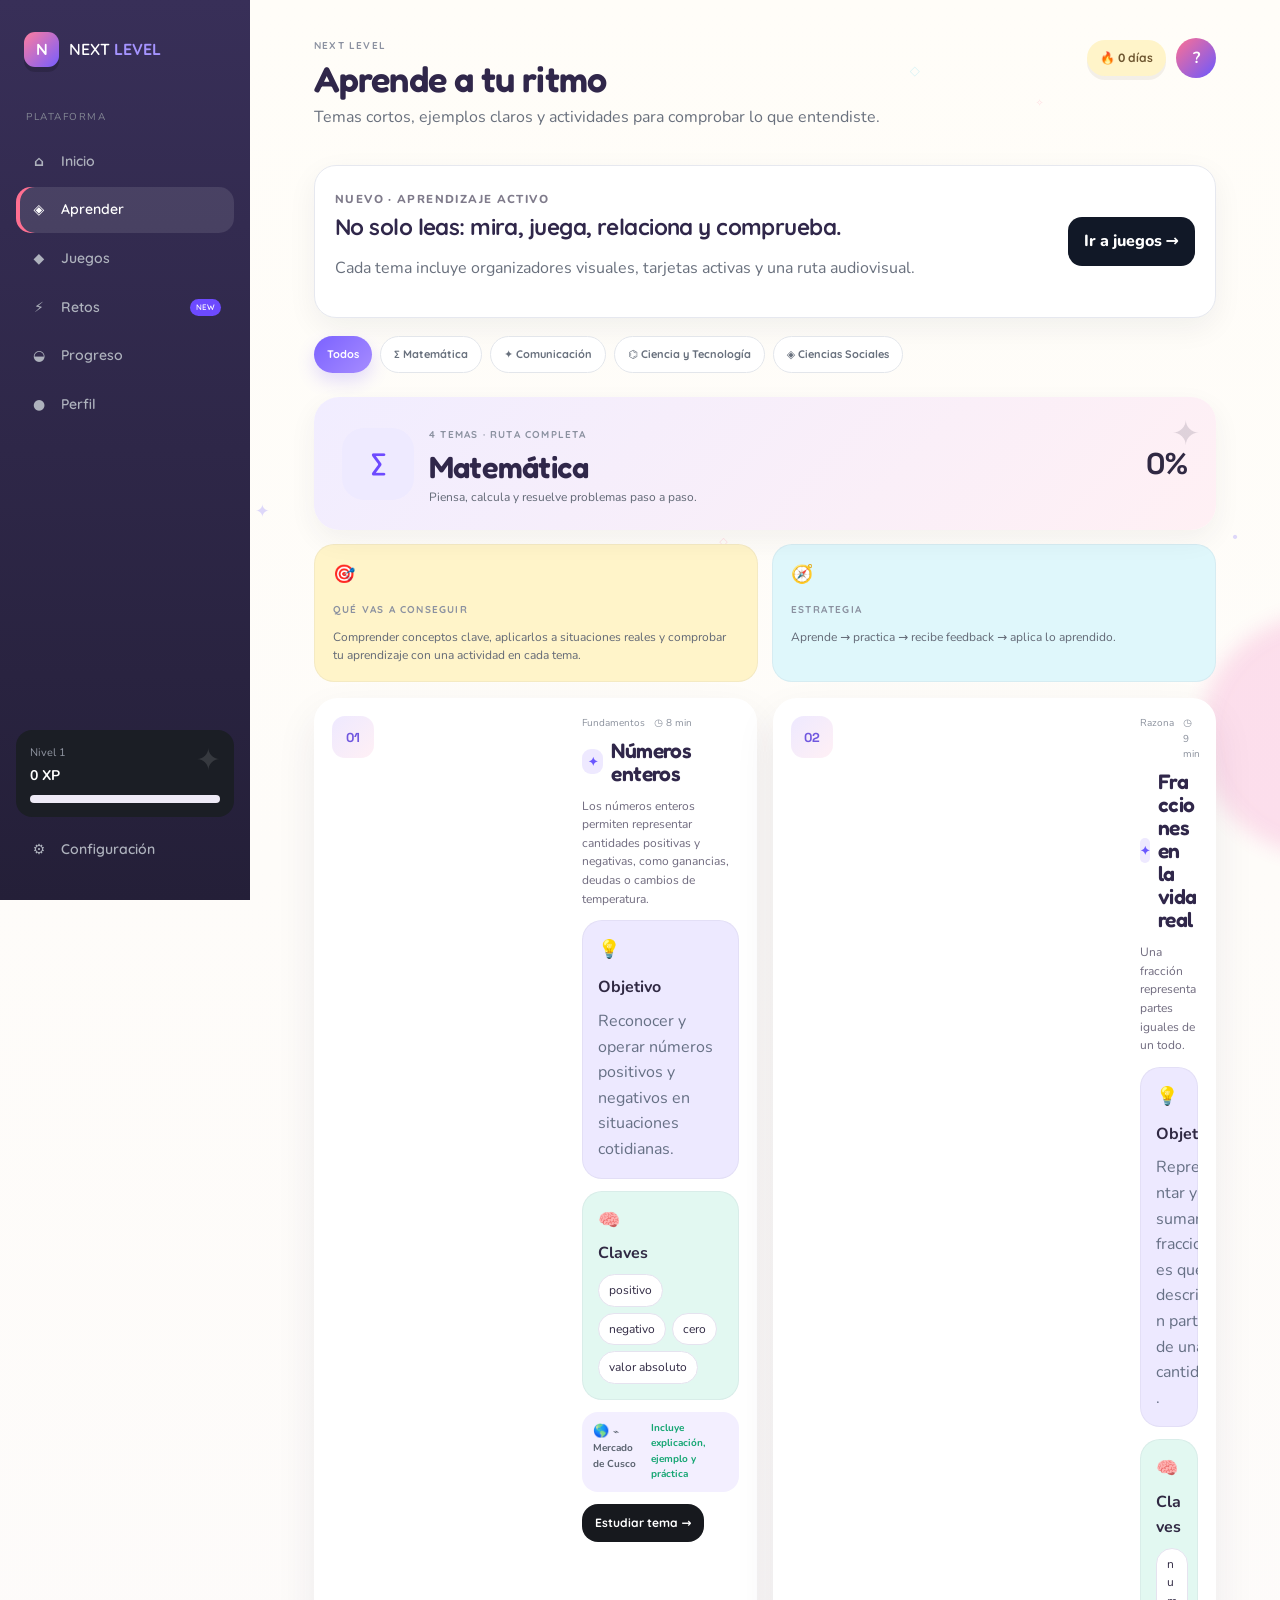
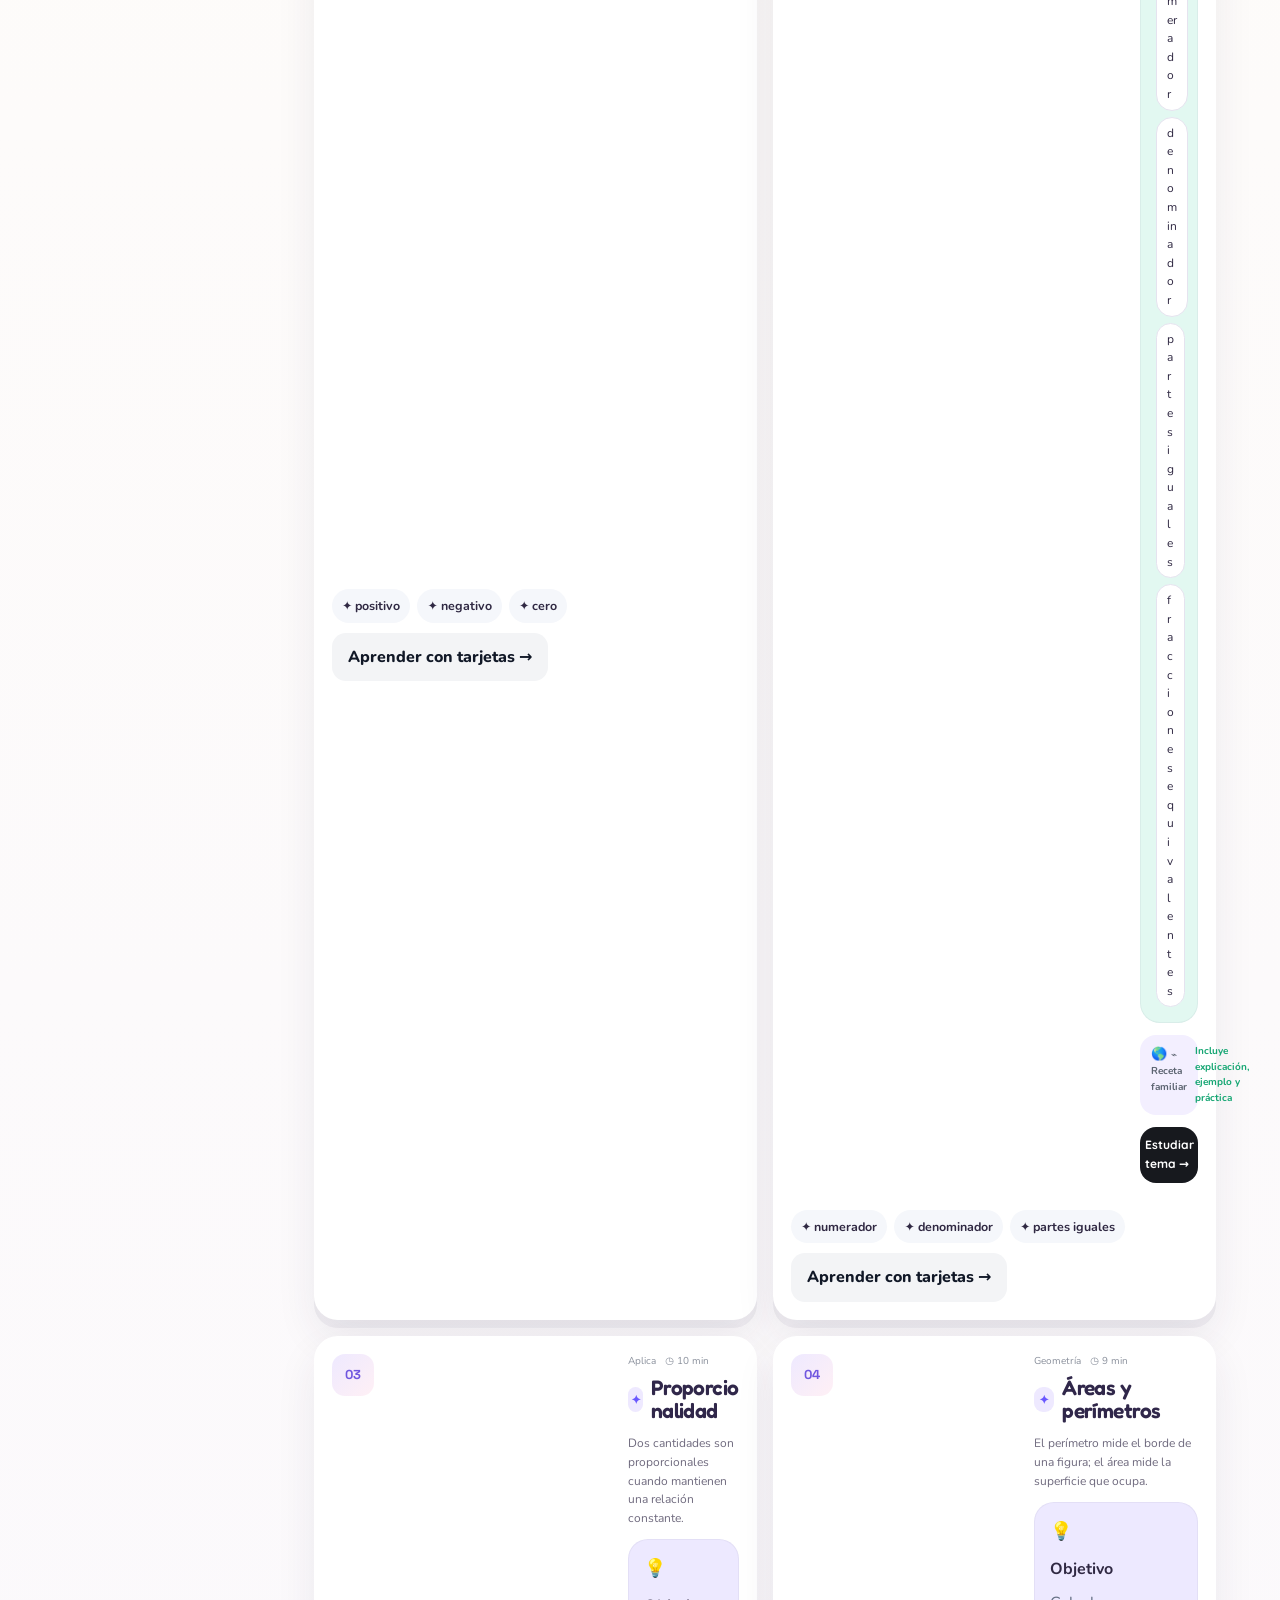
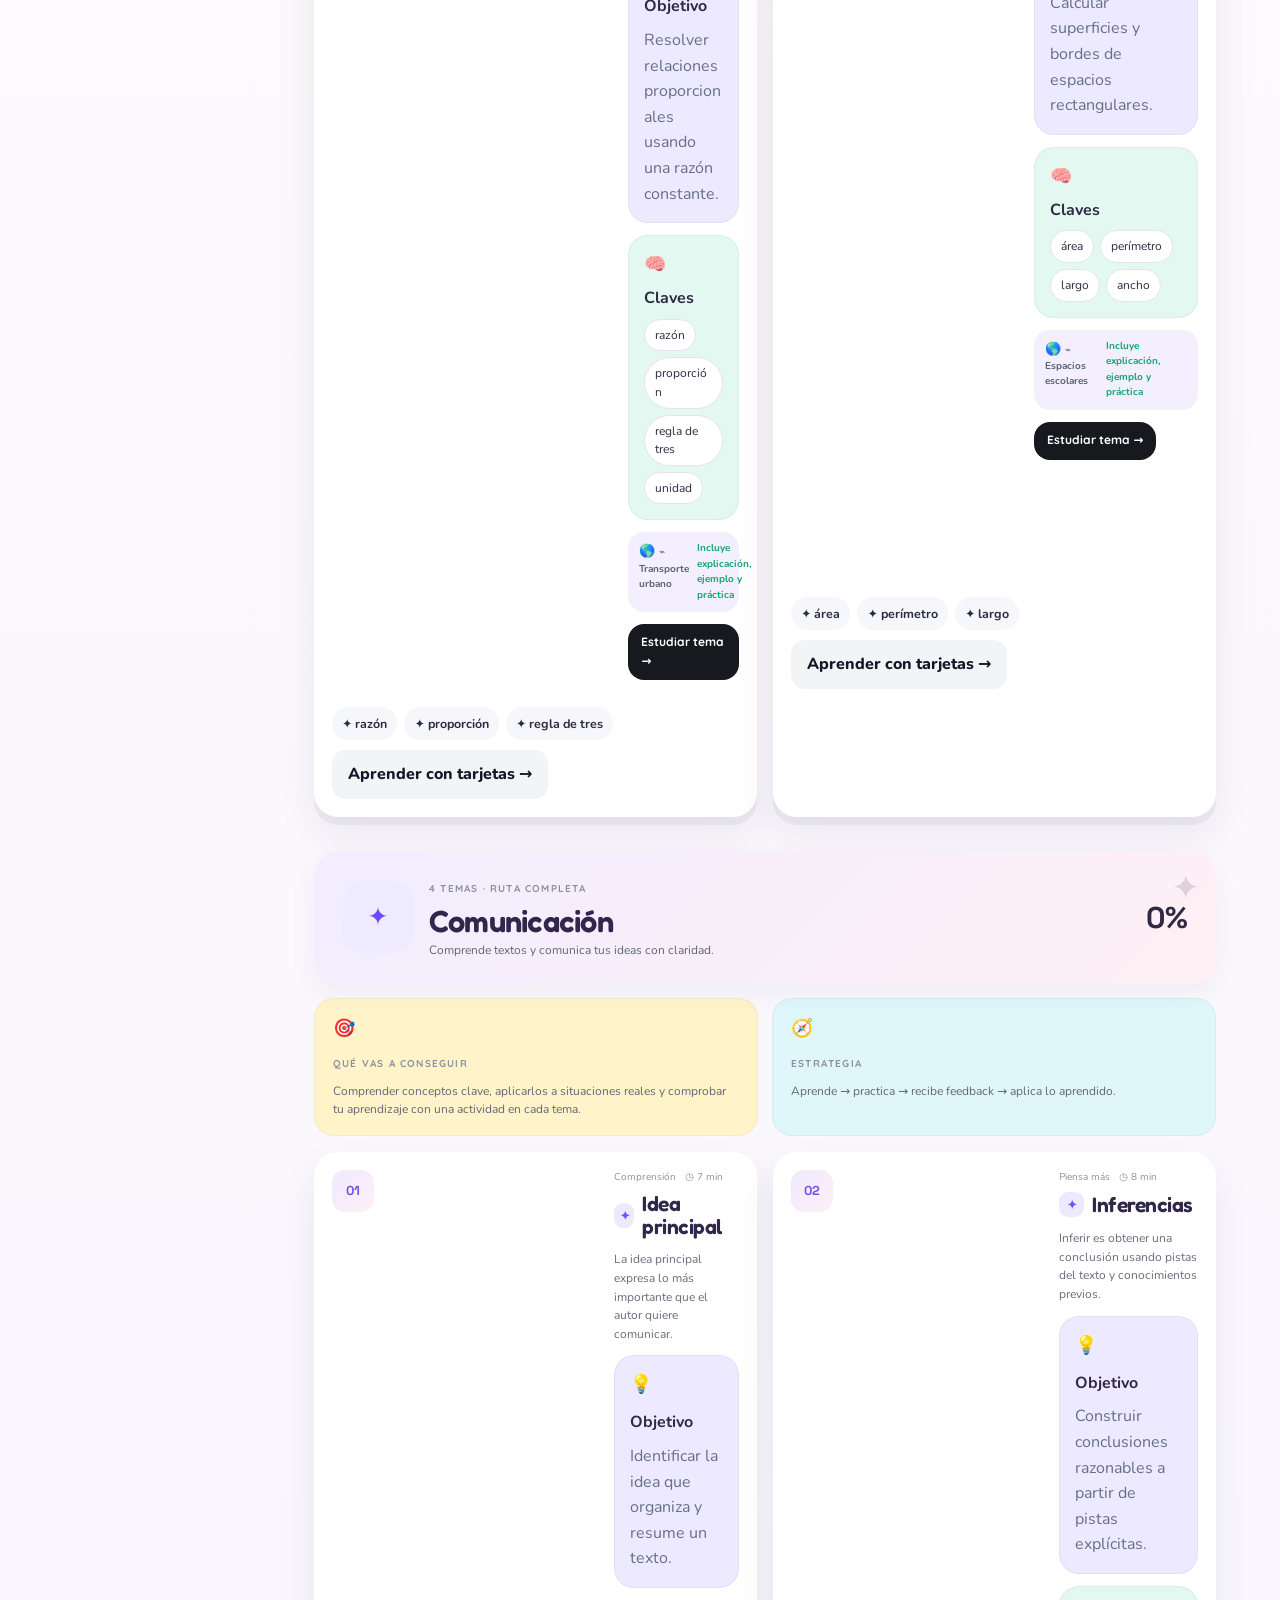
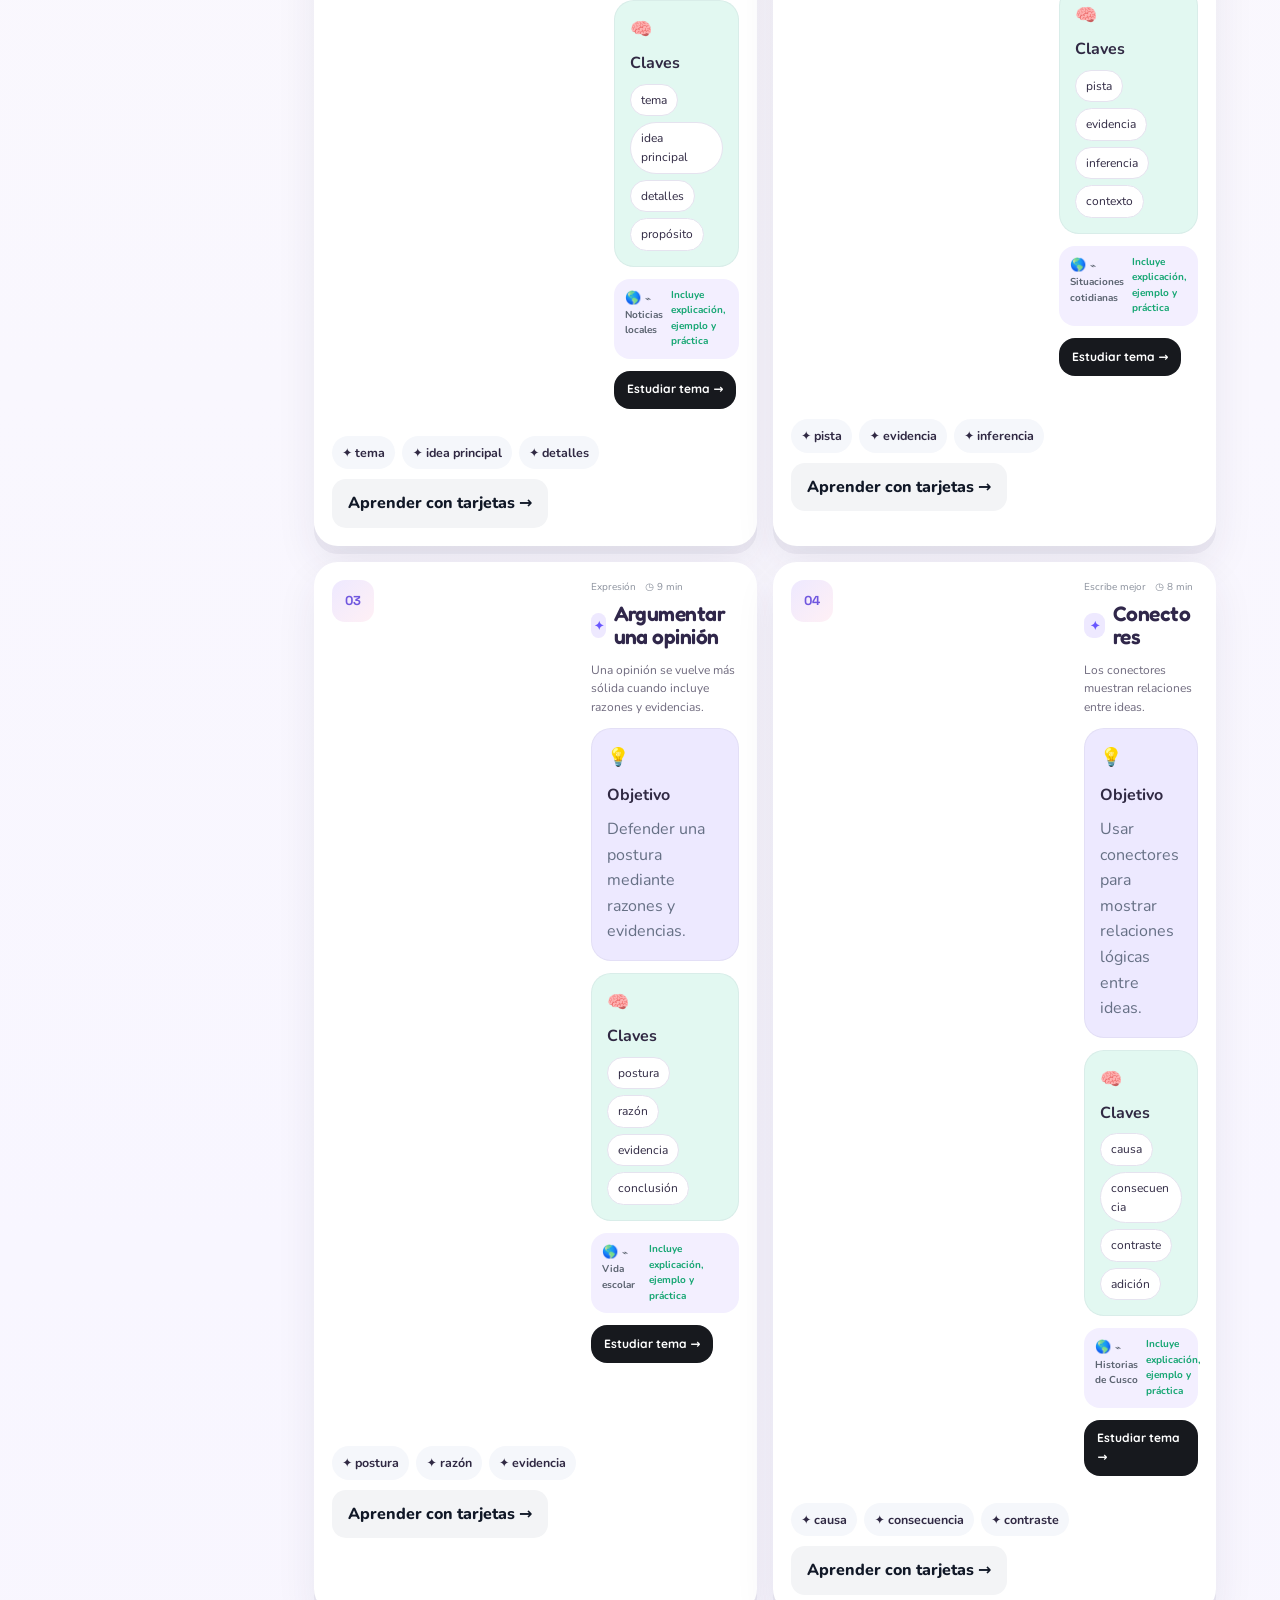
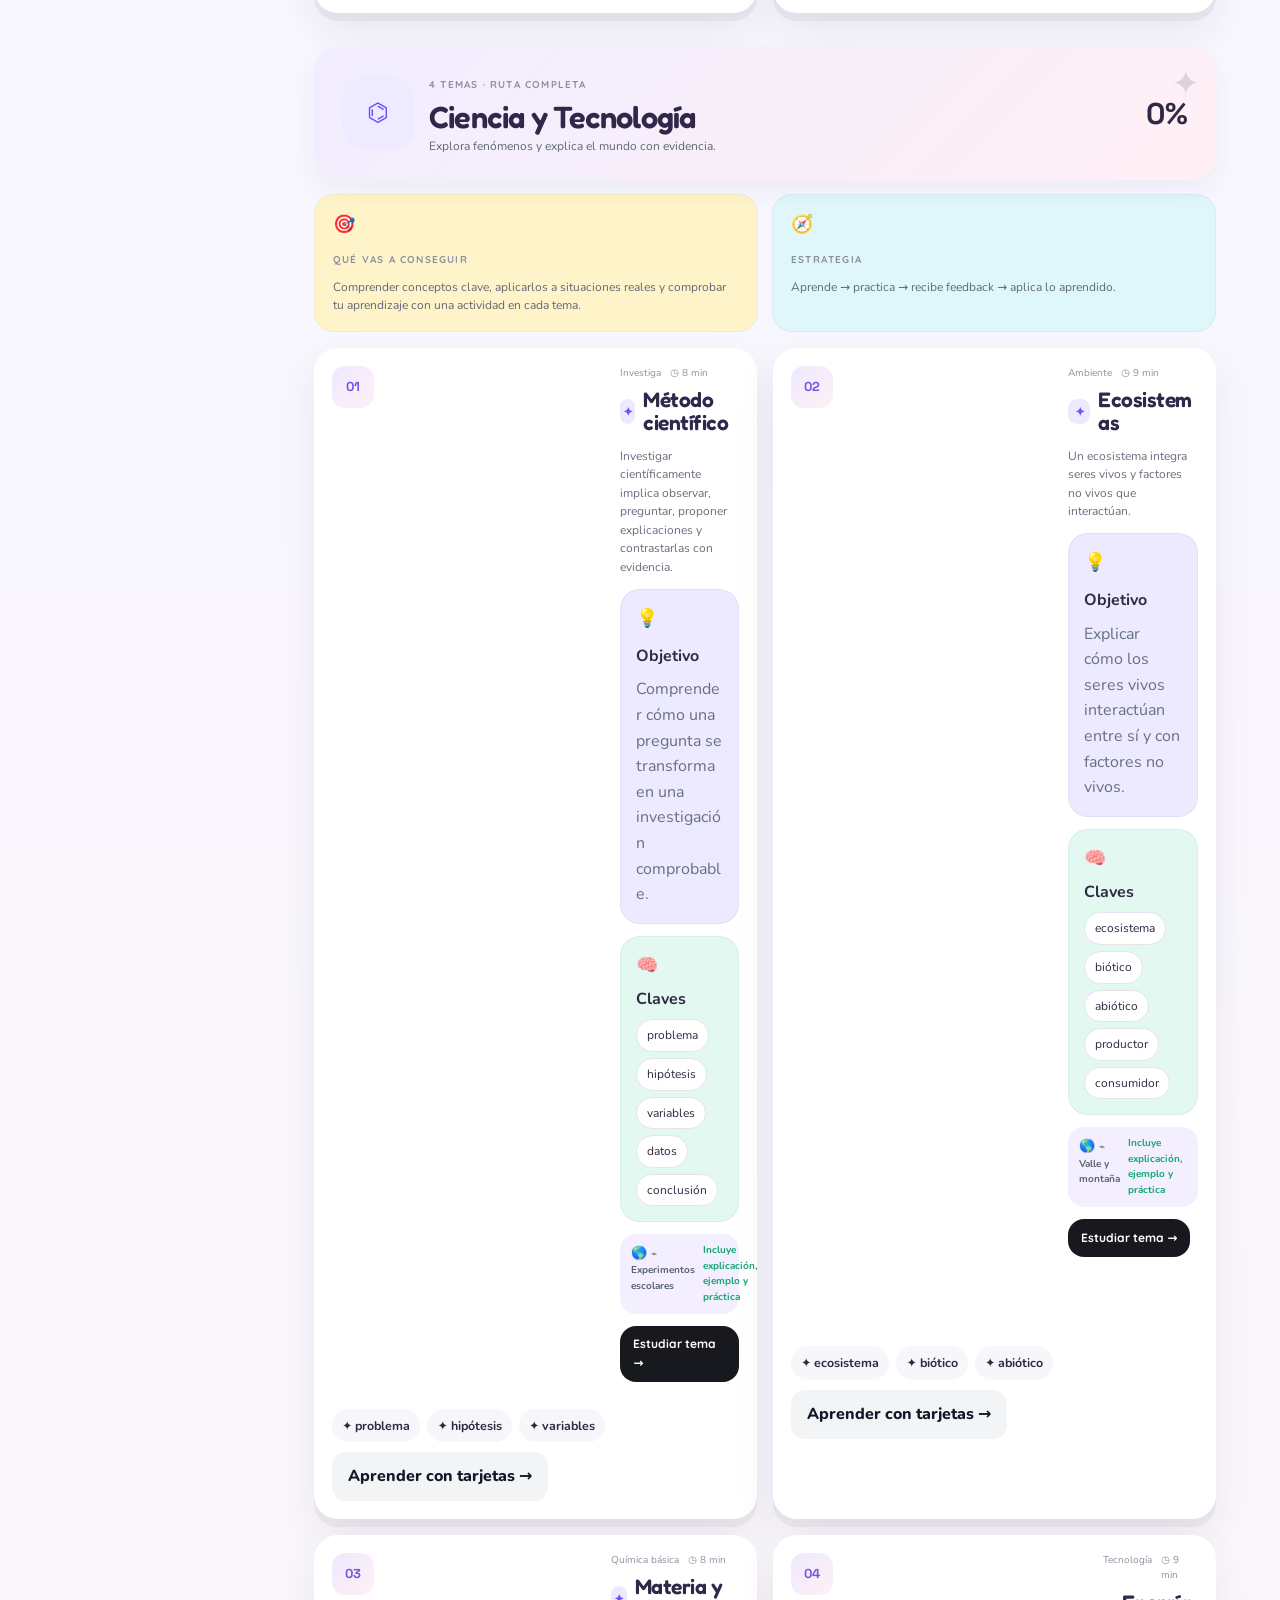
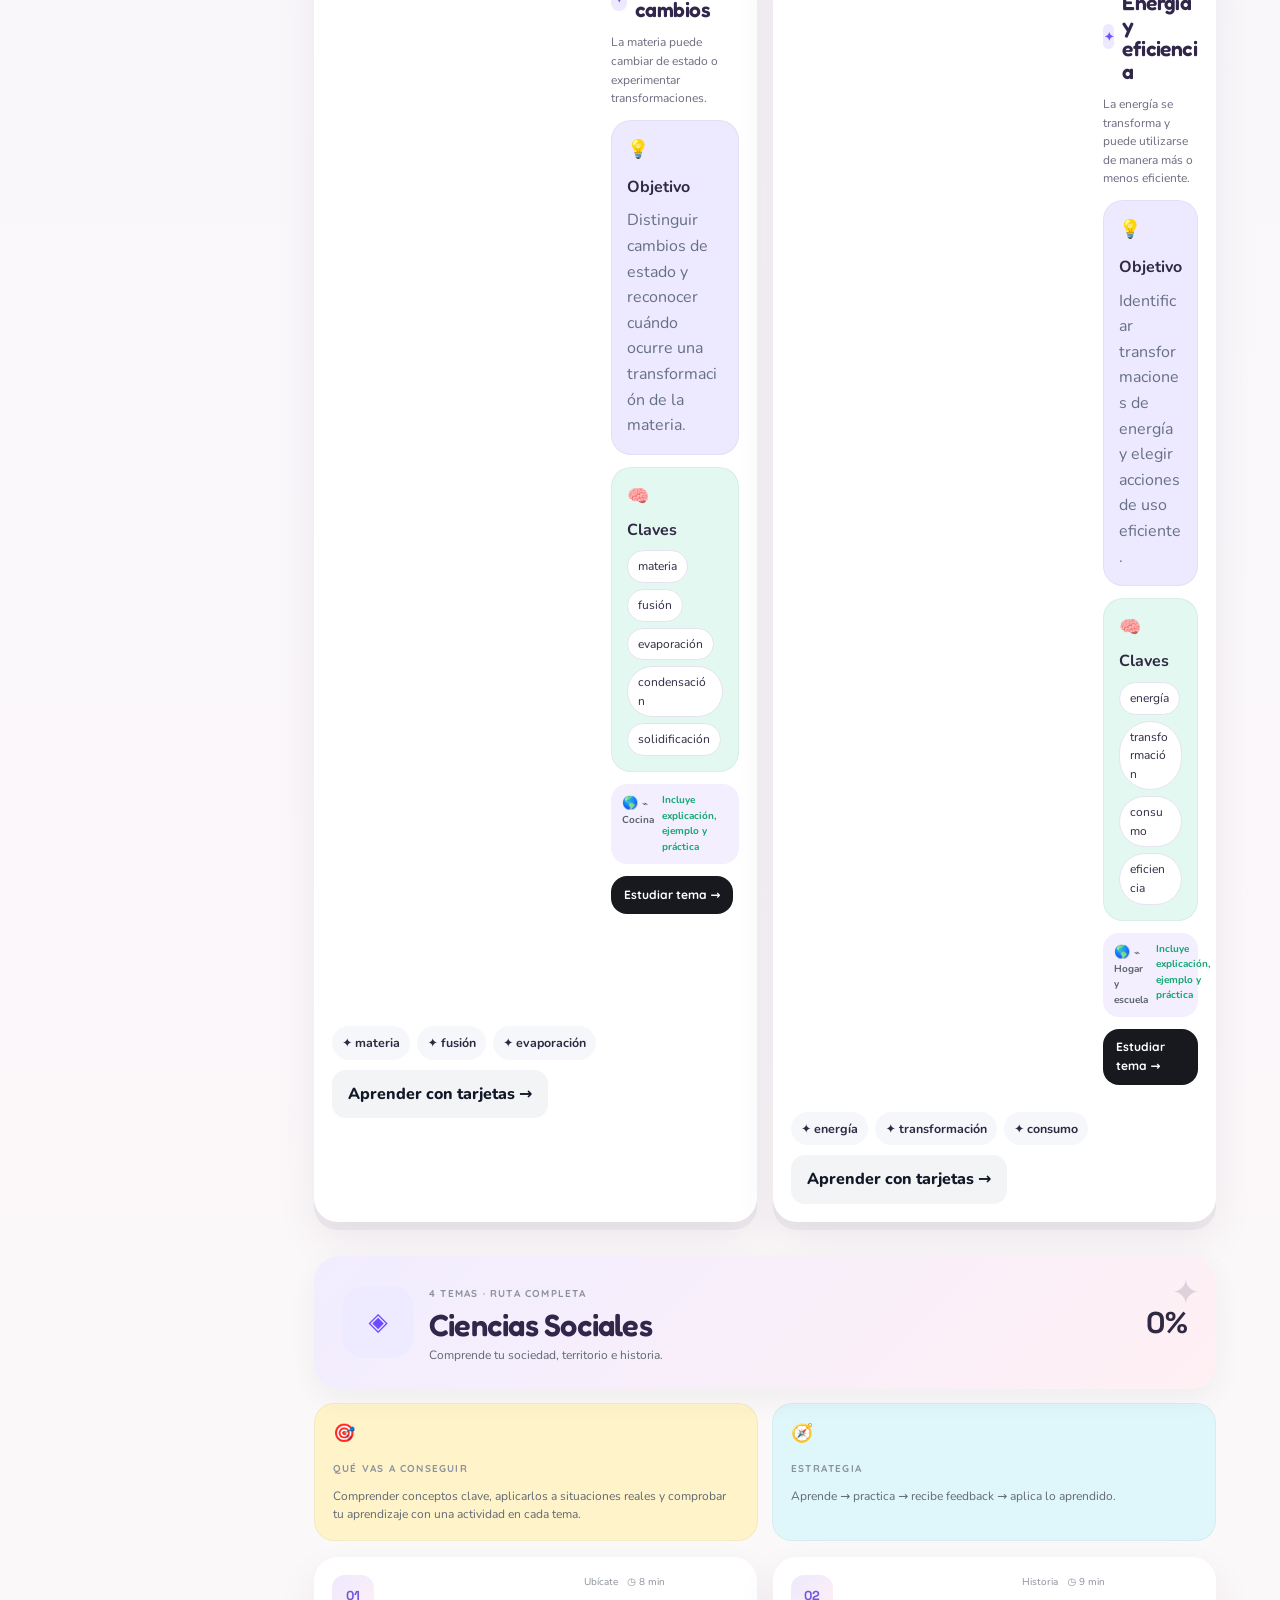
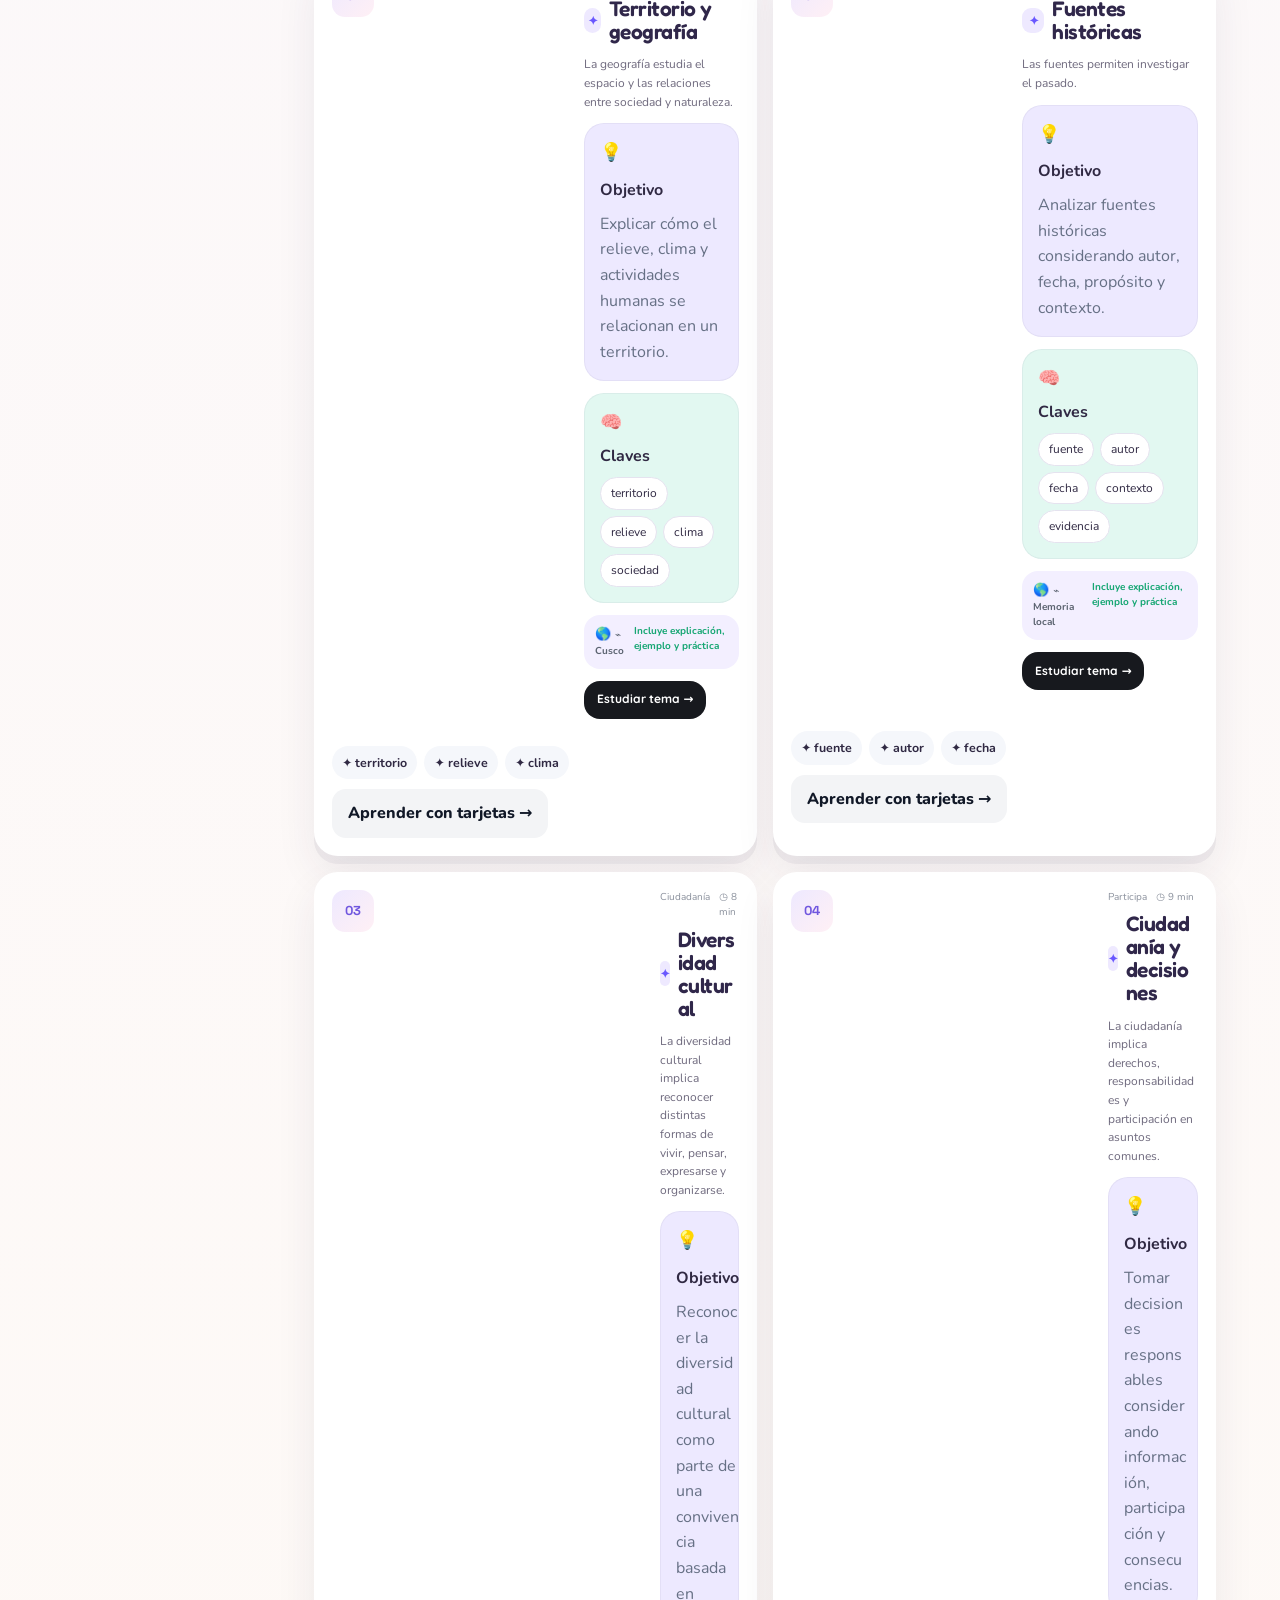
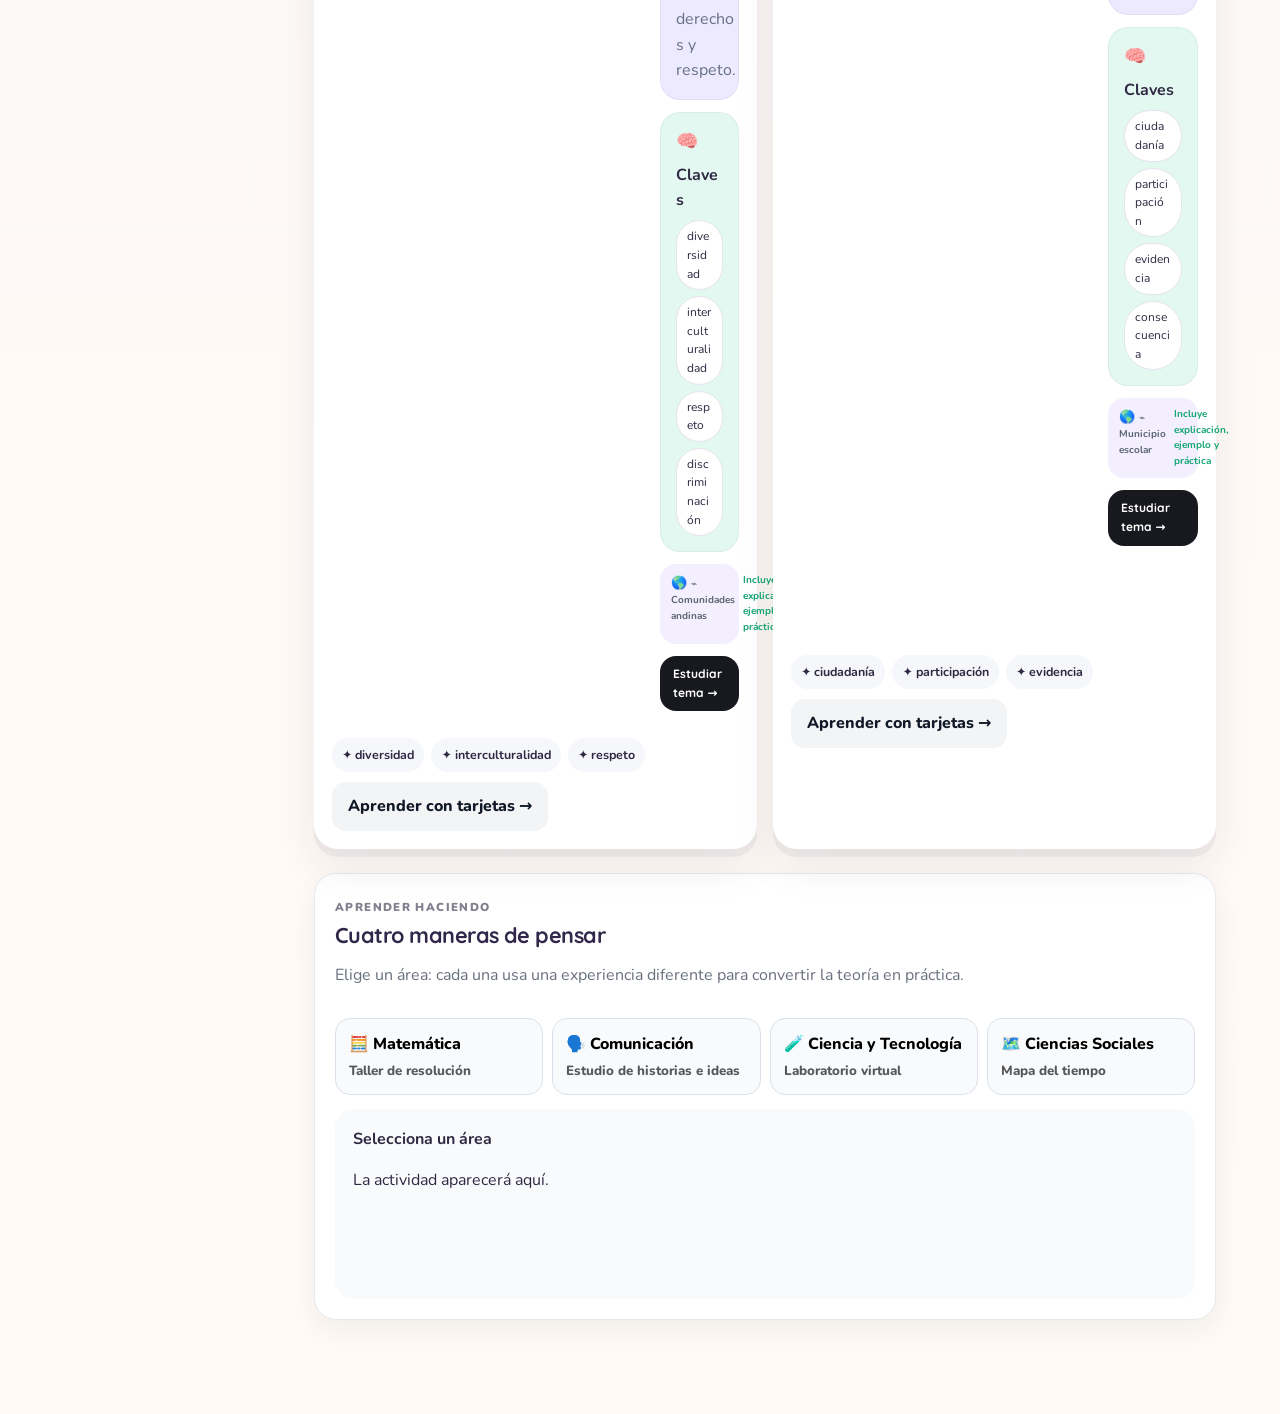
==== pages/aprender.html @ 12c9bf2d "style: apply final learning UI layout" ====
<!doctype html><html lang="es"><head><meta charset="utf-8"><meta name="viewport" content="width=device-width, initial-scale=1"><meta name="description" content="NEXT LEVEL — aprende, juega y supera retos."><title>NEXT LEVEL · Aprende</title><link rel="stylesheet" href="../css/style.css"><link rel="stylesheet" href="../css/components.css"><link rel="stylesheet" href="../css/responsive.css"><link rel="stylesheet" href="../css/friendly.css"><link rel="stylesheet" href="../css/enhance.css"><link rel="stylesheet" href="../css/final-ui-fix.css"></head><body data-page="aprender"><div id="app"></div><script src="../data/cursos.js"></script><script src="../data/preguntas.js"></script><script src="../data/retos.js"></script><script src="../data/insignias.js"></script><script src="../js/storage.js"></script><script src="../js/app.js"></script><script src="../js/enhance.js"></script><script src="../js/quality.js"></script><script src="../js/interactive.js"></script><script src="../js/active-learning.js"></script></body></html>
---- css/style.css ----
@import url('https://fonts.googleapis.com/css2?family=DM+Sans:wght@400;500;600;700&family=Space+Grotesk:wght@500;600;700&display=swap');
:root{--bg:#f5f6f8;--surface:#fff;--ink:#101318;--muted:#69707d;--line:#e3e6eb;--primary:#6d4aff;--primary2:#8a72ff;--green:#16a673;--red:#e74b55;--orange:#e58b2a;--blue:#3978e8;--violet:#7756ef;--shadow:0 18px 45px rgba(16,19,24,.08);--radius:20px}*{box-sizing:border-box}html{scroll-behavior:smooth}body{margin:0;background:var(--bg);color:var(--ink);font-family:'DM Sans',system-ui,sans-serif}button,input,select{font:inherit}button{cursor:pointer}a{color:inherit;text-decoration:none}.shell{display:flex;min-height:100vh}.sidebar{width:250px;position:fixed;inset:0 auto 0 0;background:#111318;color:#fff;padding:24px 16px;display:flex;flex-direction:column;z-index:30}.brand{display:flex;align-items:center;gap:10px;font-family:'Space Grotesk';font-weight:600;font-size:16px;padding:8px}.brand b{color:#a594ff}.brand-mark{display:grid;place-items:center;width:35px;height:35px;border-radius:11px;background:var(--primary);font-weight:700}.nav-label{font-size:10px;letter-spacing:.15em;color:#858995;margin:35px 10px 10px}.nav-item{display:flex;align-items:center;gap:12px;color:#aeb2bd;padding:12px 13px;border-radius:12px;margin:3px 0;font-size:14px;font-weight:600;transition:.2s}.nav-item span{width:20px;text-align:center}.nav-item:hover,.nav-item.active{background:#22252d;color:#fff}.nav-item.active{box-shadow:inset 3px 0 var(--primary)}.nav-item em{margin-left:auto;background:#6d4aff;color:white;border-radius:20px;padding:2px 6px;font-style:normal;font-size:8px}.sidebar-bottom{margin-top:auto}.mini-level{background:#1b1e25;padding:14px;border-radius:16px;margin-bottom:10px}.mini-level span,.mini-level strong{display:block}.mini-level span{font-size:11px;color:#9297a3}.mini-level strong{font-size:14px;margin:4px 0 9px}.main{margin-left:250px;width:calc(100% - 250px);padding:38px 5vw 70px;max-width:1600px}.topbar{display:flex;justify-content:space-between;align-items:flex-start;margin-bottom:35px}.topbar h1{font:700 36px/1.1 'Space Grotesk';margin:5px 0 7px}.topbar p{margin:0;color:var(--muted)}.eyebrow{font-size:10px;font-weight:700;letter-spacing:.14em;color:#8b91a0}.top-actions{display:flex;align-items:center;gap:10px}.streak-chip{border:1px solid var(--line);background:#fff;padding:9px 13px;border-radius:30px;font-size:12px;font-weight:700}.avatar{width:40px;height:40px;border-radius:50%;background:#17191e;color:#fff;display:grid;place-items:center;font-weight:700}.hero{background:#111318;color:#fff;border-radius:30px;min-height:490px;padding:62px 7%;display:grid;grid-template-columns:1.1fr .9fr;align-items:center;overflow:hidden;position:relative}.hero:after{content:'';position:absolute;width:500px;height:500px;border:1px solid rgba(255,255,255,.08);border-radius:50%;right:-130px;top:-170px}.pill,.tag{display:inline-flex;align-items:center;gap:5px;font-size:10px;font-weight:700;letter-spacing:.1em;color:#7460ff;background:#efedff;padding:7px 10px;border-radius:30px}.hero .pill{background:#27223f;color:#b7adff}.hero h1{font:700 clamp(45px,5vw,72px)/.98 'Space Grotesk';letter-spacing:-.04em;margin:20px 0}.hero h1 span{color:#9c89ff}.hero-copy>p{font-size:16px;line-height:1.7;color:#b9bdc7;max-width:590px}.hero-actions{display:flex;gap:10px;align-items:center;margin:25px 0;flex-wrap:wrap}.btn{display:inline-flex;justify-content:center;align-items:center;gap:8px;border:0;border-radius:12px;padding:13px 18px;font-weight:700;font-size:13px;transition:.2s;min-height:44px}.btn.primary{background:var(--primary);color:white;box-shadow:0 8px 22px rgba(109,74,255,.22)}.btn.primary:hover{transform:translateY(-2px);background:#5f3cf1}.btn.ghost{background:transparent;border:1px solid var(--line);color:var(--ink)}.hero .btn.ghost{border-color:#3a3d46;color:white}.btn.small{padding:9px 13px;min-height:38px;font-size:12px;background:#17191e;color:#fff}.btn.full{width:100%}.hero-note{font-size:12px;color:#898e99}.hero-note span{color:#a594ff}.hero-visual{height:340px;display:grid;place-items:center;position:relative}.level-orbit{width:300px;height:300px;border:1px solid #343741;border-radius:50%;position:relative;display:grid;place-items:center}.orbit-ring{position:absolute;inset:35px;border:1px dashed #464a55;border-radius:50%;animation:spin 18s linear infinite}.level-core{width:150px;height:150px;border-radius:50%;background:linear-gradient(145deg,#7657ff,#3e2b9f);display:flex;flex-direction:column;align-items:center;justify-content:center;box-shadow:0 0 70px rgba(109,74,255,.4);z-index:2}.level-core small{font-size:9px;letter-spacing:.18em;color:#cfc8ff}.level-core strong{font:700 55px 'Space Grotesk'}.level-core span{font-size:11px;color:#e2deff}.orbit-card{position:absolute;background:#fff;color:#161820;padding:10px 14px;border-radius:12px;font-size:11px;font-weight:700;box-shadow:var(--shadow);z-index:3}.card-a{right:-15px;top:45px}.card-b{left:-20px;bottom:50px}.cusco-lines{position:absolute;bottom:-10px;letter-spacing:15px;color:#423a61;font-size:22px}.stats-grid{display:grid;grid-template-columns:repeat(4,1fr);gap:14px;margin:20px 0}.stat-card{background:var(--surface);border:1px solid var(--line);border-radius:18px;padding:20px}.stat-card span,.stat-card small{display:block;color:var(--muted);font-size:11px}.stat-card strong{display:block;font:700 28px 'Space Grotesk';margin:6px 0}.section{margin-top:48px}.section-head{display:flex;align-items:end;justify-content:space-between;margin-bottom:18px}.section-head h2,.how h2{font:700 26px 'Space Grotesk';margin:5px 0 0}.text-link{font-size:12px;font-weight:700;color:var(--primary)}.recommendation{background:#fff;border:1px solid var(--line);border-radius:18px;padding:18px;display:flex;align-items:center;gap:15px}.recommendation.vertical{display:block}.rec-icon{width:42px;height:42px;display:grid;place-items:center;background:#eeeaff;color:var(--primary);border-radius:13px;font-size:22px}.recommendation strong{font-size:15px}.recommendation p{margin:4px 0;color:var(--muted);font-size:13px;line-height:1.5}.recommendation .btn{margin-left:auto}.recommendation.vertical .btn{margin-top:10px}.course-grid{display:grid;grid-template-columns:repeat(4,1fr);gap:14px}.course-card{background:#fff;border:1px solid var(--line);border-radius:20px;overflow:hidden;transition:.2s}.course-card:hover,.challenge-card:hover,.lesson-card:hover,.mode-card:hover{transform:translateY(-3px);box-shadow:var(--shadow)}.course-card:before{content:'';display:block;height:5px;background:var(--primary)}.course-card.blue:before{background:var(--blue)}.course-card.green:before{background:var(--green)}.course-card.orange:before{background:var(--orange)}.course-body{padding:19px}.course-icon,.lesson-number{width:42px;height:42px;border-radius:13px;background:#eeeaff;color:var(--primary);display:grid;place-items:center;font-weight:700;font-size:20px}.course-top{display:flex;justify-content:space-between;color:#9298a4;font-size:10px}.course-body h3{font:700 20px 'Space Grotesk';margin:14px 0 5px}.course-body p{color:var(--muted);font-size:12px;line-height:1.5;min-height:54px}.progress{height:6px;background:#eceef2;border-radius:99px;overflow:hidden}.progress i{display:block;height:100%;background:var(--primary);border-radius:inherit;transition:width .5s}.course-card.blue .progress i{background:var(--blue)}.course-card.green .progress i{background:var(--green)}.course-card.orange .progress i{background:var(--orange)}.course-body .text-link{display:block;margin-top:12px}.challenge-grid{display:grid;grid-template-columns:repeat(3,1fr);gap:14px}.challenge-grid.full{grid-template-columns:repeat(3,1fr)}.challenge-card{background:#fff;border:1px solid var(--line);border-radius:20px;padding:20px;display:grid;grid-template-columns:auto 1fr;gap:14px;transition:.2s}.challenge-card>.btn{grid-column:1/-1;width:max-content}.challenge-icon{width:48px;height:48px;background:#f1efff;border-radius:14px;display:grid;place-items:center;font-size:23px}.challenge-card h3{font:700 17px 'Space Grotesk';margin:6px 0}.challenge-card p{font-size:12px;color:var(--muted);line-height:1.5;margin:5px 0 12px}.challenge-meta{display:flex;gap:9px;flex-wrap:wrap;color:#7a808c;font-size:10px}.done-label{color:var(--green);font-weight:700}.how{margin-top:55px;background:#111318;color:#fff;border-radius:25px;padding:38px;display:grid;grid-template-columns:.7fr 1.3fr;gap:40px}.how h2{font-size:30px}.steps{display:grid;grid-template-columns:repeat(3,1fr);gap:18px}.steps>div{border-left:1px solid #343741;padding-left:18px}.steps b{color:#9b88ff}.steps h3{margin:13px 0 6px}.steps p{font-size:12px;color:#aeb2bd;line-height:1.5}.filter-row,.challenge-filters{display:flex;gap:8px;flex-wrap:wrap;margin-bottom:24px}.filter{background:#fff;border:1px solid var(--line);padding:9px 13px;border-radius:30px;font-size:11px;font-weight:700;color:#68707d}.filter.active{background:#17191e;color:#fff;border-color:#17191e}.course-section{margin-bottom:40px}.course-heading{border-radius:20px;padding:22px;display:grid;grid-template-columns:auto 1fr auto;gap:15px;align-items:center;background:#efedff}.course-heading.blue{background:#edf4ff}.course-heading.green{background:#e9faf3}.course-heading.orange{background:#fff4e8}.course-heading h2{font:700 25px 'Space Grotesk';margin:4px 0}.course-heading p{margin:0;color:#606774;font-size:12px}.course-heading>strong{font:700 30px 'Space Grotesk'}.lesson-grid{display:grid;grid-template-columns:repeat(2,1fr);gap:14px;margin-top:14px}.lesson-card{background:#fff;border:1px solid var(--line);border-radius:18px;padding:18px;display:grid;grid-template-columns:auto 1fr;gap:15px;transition:.2s}.lesson-card.completed{border-color:#bfe8d8}.lesson-number{background:#f3f4f7;color:#5d6470;font:700 13px 'Space Grotesk'}.lesson-card.completed .lesson-number{background:#e6f8f0;color:var(--green)}.lesson-meta{display:flex;gap:9px;color:#8a909c;font-size:10px}.lesson-content h3{font:700 18px 'Space Grotesk';margin:7px 0}.lesson-content p{font-size:12px;color:var(--muted);line-height:1.55}.context{background:#f7f8fa;border-radius:12px;padding:9px 11px;margin:12px 0;display:flex;justify-content:space-between;gap:8px;font-size:10px}.context b{color:#5c6471}.context span{color:var(--green);font-weight:700}.game-hero,.challenge-banner,.progress-hero,.profile-hero{background:#111318;color:#fff;border-radius:25px;padding:34px;display:flex;justify-content:space-between;align-items:center;gap:30px;margin-bottom:22px}.game-hero h2,.challenge-banner h2,.progress-hero h2,.profile-hero h2{font:700 32px 'Space Grotesk';margin:12px 0 7px}.game-hero p,.challenge-banner p,.progress-hero p,.profile-hero p{color:#aeb2bd;max-width:650px;line-height:1.6;font-size:13px}.game-stat,.challenge-count{background:#1e2027;border:1px solid #30333c;padding:18px;border-radius:16px;text-align:center;min-width:130px}.game-stat strong,.challenge-count strong{display:block;font:700 28px 'Space Grotesk';color:#a695ff}.game-stat span,.challenge-count span{font-size:10px;color:#969ba7}.game-modes{display:grid;grid-template-columns:repeat(5,1fr);gap:14px}.mode-card{background:#fff;border:1px solid var(--line);border-radius:20px;padding:20px;transition:.2s}.mode-card.featured{background:#f0edff;border-color:#d9d1ff}.mode-icon{display:block;font-size:25px;color:var(--primary);margin-bottom:18px}.mode-card h3{font:700 17px 'Space Grotesk';margin:9px 0}.mode-card p{font-size:11px;color:var(--muted);line-height:1.5;min-height:52px}.history-list,.mastery-list{background:#fff;border:1px solid var(--line);border-radius:18px;overflow:hidden}.history-item{display:grid;grid-template-columns:1.3fr .5fr 1.5fr .7fr;gap:15px;padding:16px 18px;border-bottom:1px solid var(--line);align-items:center;font-size:12px}.history-item:last-child{border:0}.history-item strong{font:700 18px 'Space Grotesk'}.history-item small,.history-item time{color:var(--muted);font-size:10px}.empty{text-align:center;background:#fff;border:1px dashed var(--line);border-radius:18px;padding:45px;color:var(--muted)}.empty div{font-size:30px;color:var(--primary)}.progress-hero{align-items:stretch}.big-level{min-width:260px;background:#1d2027;border-radius:18px;padding:22px}.big-level span,.big-level small{display:block;color:#999eaa;font-size:10px}.big-level strong{display:block;font:700 60px 'Space Grotesk';margin:5px 0 15px}.big-level small{margin-top:8px}.progress-copy{padding:5px 0}.mastery{display:flex;gap:15px;padding:18px;border-bottom:1px solid var(--line);align-items:center}.mastery:last-child{border:0}.mastery-icon{width:45px;height:45px;border-radius:13px;display:grid;place-items:center;background:#eeeaff;color:var(--primary);font-weight:700}.mastery-icon.blue{background:#edf4ff;color:var(--blue)}.mastery-icon.green{background:#e9faf3;color:var(--green)}.mastery-icon.orange{background:#fff4e8;color:var(--orange)}.mastery-main{flex:1}.mastery-main>div:first-child{display:flex;justify-content:space-between;margin-bottom:8px;font-size:13px}.mastery-main>div:first-child span{font-weight:700}.mastery-main small{display:block;color:var(--muted);font-size:10px;margin-top:7px}.two-col{display:grid;grid-template-columns:1fr 1fr;gap:18px}.summary-card{display:grid;grid-template-columns:repeat(3,1fr);background:#fff;border:1px solid var(--line);border-radius:18px;padding:22px;gap:10px}.summary-card strong,.mini-stats strong{display:block;font:700 26px 'Space Grotesk'}.summary-card span,.mini-stats span{font-size:10px;color:var(--muted)}.badge-grid{display:grid;grid-template-columns:repeat(4,1fr);gap:14px}.badge-card{background:#fff;border:1px solid var(--line);border-radius:18px;padding:17px;display:flex;gap:12px;align-items:center}.badge-card>span{font-size:28px;filter:grayscale(0)}.badge-card.locked{opacity:.48}.badge-card.locked>span{width:36px;height:36px;border-radius:50%;background:#eceef2;display:grid;place-items:center;font-size:14px;color:#888}.badge-card strong{font-size:13px}.badge-card p{font-size:10px;color:var(--muted);margin:4px 0;line-height:1.4}.profile-hero{padding:25px 30px}.profile-avatar{width:70px;height:70px;border-radius:22px;background:linear-gradient(145deg,#7556ff,#3e2b9f);display:grid;place-items:center;font:700 30px 'Space Grotesk'}.profile-hero .btn{margin-left:auto}.profile-grid{display:grid;grid-template-columns:1fr 1fr;gap:18px}.panel{background:#fff;border:1px solid var(--line);border-radius:20px;padding:23px}.panel-head{margin-bottom:18px}.panel-head h3{font:700 20px 'Space Grotesk';margin:5px 0}.form-grid{display:grid;gap:14px}.form-grid label,.check-card{font-size:11px;font-weight:700;color:#545b67}.form-grid input,.form-grid select,.profile-grid input{display:block;width:100%;margin-top:7px;border:1px solid var(--line);border-radius:11px;padding:12px;background:#fafbfc;outline:none}.form-grid input:focus,.form-grid select:focus{border-color:var(--primary);box-shadow:0 0 0 3px #eeeaff}.preference-list{display:grid;grid-template-columns:1fr 1fr;gap:8px;margin-bottom:15px}.preference{display:flex;align-items:center;gap:8px;border:1px solid var(--line);padding:10px;border-radius:11px;font-size:11px}.preference input{width:auto}.preference span{font-size:18px}.mini-stats{display:grid;grid-template-columns:repeat(4,1fr);gap:12px}.danger{border-color:#f3c7cb}.danger-btn{background:#fff1f2;color:#c53641;border:1px solid #f3c7cb}.modal-backdrop{position:fixed;inset:0;background:rgba(7,8,12,.68);backdrop-filter:blur(5px);z-index:100;display:grid;place-items:center;padding:20px}.modal-card,.game-modal,.result-card{width:min(650px,100%);max-height:90vh;overflow:auto;background:#fff;border-radius:24px;padding:30px;box-shadow:0 30px 80px rgba(0,0,0,.25)}.modal-card.wide{width:min(800px,100%)}.modal-card h2,.game-modal h2,.result-card h2{font:700 29px 'Space Grotesk';margin:8px 0 10px}.modal-card>p{color:var(--muted);line-height:1.6;font-size:13px}.modal-icon,.challenge-big-icon{font-size:50px;margin-bottom:10px}.check-grid{display:grid;grid-template-columns:repeat(2,1fr);gap:9px;margin:12px 0 20px}.check-card{border:1px solid var(--line);border-radius:13px;padding:12px;display:grid;grid-template-columns:auto 1fr;gap:3px 8px;cursor:pointer}.check-card input{grid-row:span 2}.check-card span{font-size:20px}.check-card small{grid-column:2;color:#818794;font-weight:400}.field-label{font-size:11px;font-weight:700}.modal-card form>label{display:block;margin:14px 0}.modal-card form input,.modal-card form select{display:block;width:100%;padding:12px;border:1px solid var(--line);border-radius:11px;margin-top:7px}.lesson-modal-head{display:flex;justify-content:space-between;color:#7b818d;font-size:10px}.lead{font-size:14px!important}.explain-grid{display:grid;grid-template-columns:1fr 1fr;gap:12px;margin:20px 0}.explain-grid>div,.example{padding:17px;background:#f7f8fa;border-radius:15px}.explain-grid h4{margin:0 0 8px}.explain-grid p{font-size:12px;line-height:1.6;color:#5f6673}.example{background:#f0edff!important}.example span{font-size:10px;font-weight:700;color:var(--primary)}.mini-question{border-top:1px solid var(--line);padding-top:20px}.mini-question h3{font:600 18px 'Space Grotesk';line-height:1.35}.answer-grid{display:grid;grid-template-columns:1fr 1fr;gap:9px}.answer{background:#fff;border:1px solid var(--line);border-radius:11px;padding:12px;text-align:left;font-size:12px;transition:.2s}.answer:hover:not(:disabled){border-color:var(--primary);background:#faf9ff}.answer.correct{background:#e9faf3;border-color:#8fd6ba;color:#08744f}.answer.wrong{background:#fff0f1;border-color:#ef9da4;color:#b22d38}.feedback{margin-top:12px;border-radius:12px;padding:12px;display:none;font-size:12px;line-height:1.5}.feedback:not(:empty){display:block}.feedback.ok{background:#e9faf3;color:#08744f}.feedback.bad{background:#fff0f1;color:#b22d38}.modal-footer{display:flex;justify-content:space-between;align-items:center;border-top:1px solid var(--line);margin-top:20px;padding-top:16px;color:var(--muted);font-size:10px}.game-progress{display:flex;gap:12px;align-items:center;margin-bottom:25px;font-size:11px}.game-progress .progress{flex:1}.answer-grid.vertical{grid-template-columns:1fr}.game-modal{width:min(680px,100%)}.result-card{text-align:center}.result-orb{width:150px;height:150px;border-radius:50%;background:linear-gradient(145deg,#7556ff,#3e2b9f);color:white;display:grid;place-items:center;margin:0 auto 20px;font:700 38px 'Space Grotesk';box-shadow:0 20px 50px rgba(109,74,255,.3)}.result-grid{display:grid;grid-template-columns:repeat(3,1fr);margin:25px 0;background:#f7f8fa;border-radius:15px;padding:17px}.result-grid strong{display:block;font:700 24px 'Space Grotesk'}.result-grid span{font-size:10px;color:var(--muted)}.toast-stack{position:fixed;right:20px;bottom:20px;z-index:200;display:grid;gap:8px}.toast{background:#17191e;color:#fff;padding:12px 15px;border-radius:12px;font-size:12px;box-shadow:var(--shadow);animation:slideIn .25s ease}.toast.success{border-left:3px solid var(--green)}.mobile-header{display:none}
@keyframes spin{to{transform:rotate(360deg)}}@keyframes slideIn{from{transform:translateY(10px);opacity:0}to{transform:none;opacity:1}}
---- css/components.css ----
@import url('https://fonts.googleapis.com/css2?family=Nunito:wght@400;500;600;700;800;900&family=Quicksand:wght@500;600;700&display=swap');
/* NEXT LEVEL — friendly, didactic and mobile-first visual system */
:root{--nl-purple:#6c4cff;--nl-violet:#8b6cff;--nl-pink:#f044a5;--nl-cyan:#18c6d9;--nl-green:#35c98a;--nl-yellow:#ffc857;--nl-ink:#17152b;--nl-muted:#667085;--nl-soft:#f7f6ff}
*{box-sizing:border-box}html{scroll-behavior:smooth}body{font-family:'Nunito',system-ui,sans-serif!important;background:radial-gradient(circle at 8% 0%,rgba(108,76,255,.14),transparent 28%),radial-gradient(circle at 92% 8%,rgba(240,68,165,.12),transparent 25%),linear-gradient(180deg,#fcfbff 0%,#f5f7fc 100%)!important;color:var(--nl-ink);overflow-x:hidden;line-height:1.55}button,input,select,textarea{font-family:'Nunito',system-ui,sans-serif!important}
h1,h2,h3,h4,.topbar h1,.hero h1,.course-body h3,.course-heading h2,.lesson-content h3,.game-hero h2,.challenge-banner h2,.progress-hero h2,.profile-hero h2,.mode-card h3,.section-title h2{font-family:'Quicksand','Nunito',sans-serif!important;font-weight:700!important;letter-spacing:-.035em!important;line-height:1.12!important}h1{font-weight:700!important}h2,h3{font-weight:700!important}p,li,label,.muted,.description{font-family:'Nunito',system-ui,sans-serif!important}
body:before,body:after{content:"";position:fixed;width:240px;height:240px;border-radius:50%;pointer-events:none;z-index:-1;filter:blur(10px);opacity:.16;animation:nlDrift 14s ease-in-out infinite alternate}body:before{background:var(--nl-cyan);top:25%;left:-160px}body:after{background:var(--nl-pink);bottom:5%;right:-160px;animation-delay:-5s}
@keyframes nlDrift{to{transform:translate(100px,-50px) scale(1.15)}}
.hero{position:relative;overflow:hidden;background:linear-gradient(135deg,#21194f 0%,#5938ca 50%,#d63d9c 100%)!important;color:#fff!important;box-shadow:0 30px 75px rgba(70,48,160,.24)!important;isolation:isolate}.hero:before{content:"";position:absolute;width:330px;height:330px;right:-130px;top:-155px;border-radius:50%;background:radial-gradient(circle,rgba(24,198,217,.55),transparent 68%);animation:nlFloat 5s ease-in-out infinite;z-index:-1}.hero:after{content:"✦  ✧  ✦";position:absolute;right:7%;bottom:8%;font-size:28px;letter-spacing:14px;color:rgba(255,255,255,.3);animation:nlSparkle 3s ease-in-out infinite;z-index:-1}.hero>*{position:relative;z-index:1}.hero h1{font-size:clamp(2.7rem,6vw,5rem)!important;line-height:.98!important;letter-spacing:-.055em!important}.hero p{font-size:1.05rem;line-height:1.7!important}.hero-visual{position:relative;background-image:url('../assets/illustrations/next-level-hero.svg');background-repeat:no-repeat;background-position:center;background-size:contain;min-height:360px;filter:drop-shadow(0 22px 30px rgba(20,12,60,.18))}.hero-visual:before{content:"📚";position:absolute;right:9%;top:3%;width:64px;height:64px;display:grid;place-items:center;background:#fff;border:6px solid rgba(255,255,255,.25);border-radius:22px;font-size:29px;box-shadow:0 15px 35px rgba(0,0,0,.18);transform:rotate(8deg);animation:nlBob 4s ease-in-out infinite}.hero-visual:after{content:"💡";position:absolute;left:5%;top:12%;width:52px;height:52px;display:grid;place-items:center;background:#fff;border-radius:18px;font-size:25px;box-shadow:0 12px 30px rgba(0,0,0,.16);transform:rotate(-8deg);animation:nlBob 4s ease-in-out -1.5s infinite}.level-core{background:linear-gradient(145deg,#8b6cff,#3f2ca2)!important}.orbit-card{border:2px solid #f0edff}.cusco-lines{opacity:.7}
.btn{font-family:'Nunito',sans-serif!important;font-weight:800!important;border-radius:15px!important;min-height:44px;transition:transform .2s ease,box-shadow .2s ease,filter .2s ease!important}.btn:hover{transform:translateY(-3px);box-shadow:0 14px 30px rgba(55,42,120,.16)}.btn:active{transform:translateY(0) scale(.98)}.btn.primary{background:linear-gradient(135deg,var(--nl-purple),var(--nl-violet))!important;border:0!important}.hero .btn.primary{background:#fff!important;color:#5038b8!important}
.card,.course-card,.challenge-card,.mode-card,.stat-card,.panel,.lesson-card,.history-list,.mastery-list,.recommendation{border:1px solid rgba(108,76,255,.11)!important;background:rgba(255,255,255,.95)!important;box-shadow:0 12px 35px rgba(42,35,90,.065)!important;transition:transform .23s ease,box-shadow .23s ease,border-color .23s ease!important}.card:hover,.course-card:hover,.challenge-card:hover,.mode-card:hover,.lesson-card:hover{transform:translateY(-6px);box-shadow:0 22px 48px rgba(61,48,130,.14)!important;border-color:rgba(108,76,255,.23)!important}
.course-card{position:relative;overflow:hidden}.course-card:after{content:"";position:absolute;width:120px;height:120px;right:-65px;top:-65px;border-radius:50%;background:rgba(108,76,255,.07)}.course-card:nth-child(4n+1) .course-icon{background:linear-gradient(135deg,#6c4cff,#9a7cff)!important;color:#fff}.course-card:nth-child(4n+2) .course-icon{background:linear-gradient(135deg,#f044a5,#ff79bd)!important;color:#fff}.course-card:nth-child(4n+3) .course-icon{background:linear-gradient(135deg,#18b9cf,#55d9e7)!important;color:#fff}.course-card:nth-child(4n) .course-icon{background:linear-gradient(135deg,#27b87c,#69dda9)!important;color:#fff}.course-icon{box-shadow:0 10px 24px rgba(0,0,0,.12)}
.stats-grid .stat-card:nth-child(1){border-top:4px solid var(--nl-purple)!important}.stats-grid .stat-card:nth-child(2){border-top:4px solid var(--nl-cyan)!important}.stats-grid .stat-card:nth-child(3){border-top:4px solid var(--nl-pink)!important}.stats-grid .stat-card:nth-child(4){border-top:4px solid var(--nl-green)!important}.progress,.progress-bar,.bar{border-radius:999px!important;overflow:hidden}.progress i,.progress-bar,.bar-fill{background:linear-gradient(90deg,var(--nl-purple),var(--nl-pink))!important}.badge,.tag,.pill{border-radius:999px!important}
.challenge-card{position:relative;overflow:hidden}.challenge-card:before{content:"";position:absolute;inset:0 auto 0 0;width:5px;background:linear-gradient(180deg,var(--nl-pink),var(--nl-purple));border-radius:8px}.challenge-card.done{background:linear-gradient(180deg,#fff,#f4fff9)!important}.challenge-big-icon{display:grid;place-items:center;width:70px;height:70px;border-radius:22px;background:linear-gradient(135deg,#f0edff,#fff0f8);font-size:32px}
/* Learning becomes visual: objective, concept, example and practice each have a clear cue. */.course-overview{display:grid;grid-template-columns:1fr 1fr;gap:14px;margin:18px 0 24px}.course-overview>div,.lesson-objective,.lesson-concepts,.detail-box,.practice-box{background:linear-gradient(145deg,#fff,#f7f7fd);border:1px solid #e6e3f2;border-radius:17px;padding:16px}.course-overview>div:before,.lesson-objective:before,.lesson-concepts:before{display:block;margin-bottom:7px;font-size:18px}.course-overview>div:first-child:before{content:"🎯"}.course-overview>div:last-child:before{content:"🧭"}.lesson-objective:before{content:"💡"}.lesson-concepts:before{content:"🧠"}.course-overview p,.lesson-objective span,.detail-box p,.practice-box p{margin:5px 0 0;color:#667085;line-height:1.6}.lesson-objective{display:grid;gap:4px;margin:12px 0}.lesson-concepts{margin-bottom:12px}.lesson-concepts>div{display:flex;flex-wrap:wrap;gap:6px;margin-top:8px}.lesson-concepts span,.concept-strip b{font-size:.75rem;padding:6px 10px;border-radius:999px;background:#fff;border:1px solid #e5e3ef}.lesson-detail-grid{display:grid;grid-template-columns:1fr 1fr;gap:12px;margin:18px 0}.concept-strip{display:flex;flex-wrap:wrap;gap:7px;align-items:center;margin:16px 0}.practice-box{margin:16px 0}.practice-box:before{content:"⚡";font-size:18px;display:block;margin-bottom:5px}.practice-box small{display:block;margin-top:8px;color:#667085}.context{background:linear-gradient(90deg,#f7f4ff,#f8fbff)!important;border:1px solid #e8e4f7}.context b:before{content:"🌎 ";font-size:13px}.completed .context{background:#e9faf3!important}.completed .context span{font-weight:800;color:#21966c!important}
.nav-item.active{box-shadow:inset 3px 0 var(--nl-pink)!important}.nav-item:hover{background:linear-gradient(90deg,#29243a,#24272e)!important}.nav-item{transition:background .2s ease,transform .2s ease}.nav-item:hover{transform:translateX(2px)}.filter{transition:.2s!important}.filter:hover{transform:translateY(-2px);border-color:#cfc8ff}.filter.active{background:linear-gradient(135deg,#21194f,#4930a8)!important}
.progress-hero,.game-hero,.challenge-banner,.profile-hero{background:linear-gradient(135deg,#21194f,#4030a0 55%,#b73e91)!important;box-shadow:0 20px 55px rgba(61,48,130,.2)}.big-level{background:rgba(255,255,255,.09)!important;border:1px solid rgba(255,255,255,.14)}.game-stat,.challenge-count{background:rgba(255,255,255,.09)!important;border-color:rgba(255,255,255,.12)!important}.game-stat strong,.challenge-count strong{color:#d9d1ff!important}
input,select,textarea{border:1px solid #ddd9ee!important;border-radius:13px!important;background:#fff!important}input:focus,select:focus,textarea:focus{border-color:var(--nl-purple)!important;box-shadow:0 0 0 4px rgba(108,76,255,.11)!important;outline:none}button:focus-visible,a:focus-visible,input:focus-visible,select:focus-visible,textarea:focus-visible{outline:3px solid rgba(108,76,255,.35);outline-offset:3px}footer{background:#17142d!important;color:#dcd8ef!important}
@keyframes nlFloat{0%,100%{transform:translateY(0) rotate(0)}50%{transform:translateY(-9px) rotate(2deg)}}@keyframes nlBob{0%,100%{transform:translateY(0) rotate(8deg)}50%{transform:translateY(-8px) rotate(3deg)}}@keyframes nlSparkle{0%,100%{opacity:.25;transform:scale(.95)}50%{opacity:.7;transform:scale(1.05)}}@keyframes nlRise{from{opacity:0;transform:translateY(18px)}to{opacity:1;transform:translateY(0)}}.card,.course-card,.challenge-card,.mode-card,.panel,.stat-card,.lesson-card{animation:nlRise .5s ease both}
@media(max-width:900px){.course-overview,.lesson-detail-grid{grid-template-columns:1fr}.hero{padding:28px!important}.hero h1{font-size:3.2rem!important}.hero-visual{min-height:320px}.hero-visual:before{right:3%;top:0}.hero-visual:after{left:3%;top:10%}}
@media(max-width:600px){body{font-size:15px}.hero{border-radius:22px!important;padding:22px!important}.hero h1{font-size:2.45rem!important}.hero p{font-size:.96rem}.hero-actions{display:grid!important;grid-template-columns:1fr;gap:10px}.hero-actions .btn{width:100%;min-height:50px}.hero-visual{min-height:255px;background-size:contain}.hero-visual:before{right:2%;top:-4px;width:52px;height:52px;font-size:23px;border-width:4px}.hero-visual:after{left:2%;top:8%;width:45px;height:45px;font-size:21px}.course-overview{gap:10px}.course-overview>div,.lesson-objective,.lesson-concepts,.detail-box,.practice-box{padding:13px}.card:hover,.course-card:hover,.challenge-card:hover,.mode-card:hover,.lesson-card:hover{transform:translateY(-2px)}}
@media(max-width:380px){.hero h1{font-size:2.15rem!important}.hero-visual{min-height:225px}.btn{min-height:46px}}
@media(prefers-reduced-motion:reduce){*,*:before,*:after{animation:none!important;transition:none!important;scroll-behavior:auto!important}}
---- css/responsive.css ----
@media(max-width:1200px){.course-grid{grid-template-columns:repeat(2,minmax(0,1fr))}.challenge-grid,.challenge-grid.full{grid-template-columns:repeat(2,minmax(0,1fr))}.game-modes{grid-template-columns:repeat(3,minmax(0,1fr))}.badge-grid{grid-template-columns:repeat(2,minmax(0,1fr))}}
@media(max-width:900px){.sidebar{transform:translateX(-100%);transition:.25s}.sidebar.open{transform:none}.mobile-header{height:64px;background:#111318;color:white;display:flex;align-items:center;justify-content:space-between;padding:0 18px;position:sticky;top:0;z-index:40}.mobile-header .brand{padding:0}.icon-btn{background:transparent;color:white;border:0;font-size:24px}.main{margin-left:0;width:100%;max-width:100%;padding:25px 20px 55px;min-width:0}.hero{grid-template-columns:1fr;min-height:auto;padding:45px 30px}.hero-visual{height:300px}.stats-grid{grid-template-columns:repeat(2,minmax(0,1fr))}.how{grid-template-columns:1fr}.profile-grid,.two-col{grid-template-columns:1fr}.lesson-grid{grid-template-columns:1fr}.course-heading{grid-template-columns:auto 1fr}.course-heading>strong{grid-column:2}.game-hero,.challenge-banner,.progress-hero{align-items:flex-start;flex-direction:column}.game-modes{grid-template-columns:repeat(2,minmax(0,1fr))}}
@media(max-width:600px){.main{padding:20px 14px 92px}.topbar h1{font-size:28px}.top-actions .streak-chip{display:none}.hero{border-radius:22px;padding:35px 22px}.hero h1{font-size:43px}.hero-visual{transform:none;margin:-15px 0;max-width:100%;overflow:hidden}.stats-grid{gap:9px}.stat-card{padding:15px;min-width:0}.stat-card strong{font-size:23px}.course-grid,.challenge-grid,.challenge-grid.full,.game-modes{grid-template-columns:1fr}.course-card p{min-height:auto}.how{padding:25px 20px}.steps{grid-template-columns:1fr}.steps>div{border-left:0;border-top:1px solid #343741;padding:15px 0}.recommendation{align-items:flex-start;flex-wrap:wrap}.recommendation .btn{margin-left:0}.course-heading{padding:17px}.lesson-card{padding:15px}.context{display:block}.context span{display:block;margin-top:5px}.check-grid,.explain-grid,.answer-grid{grid-template-columns:1fr}.modal-card,.game-modal,.result-card{padding:22px;border-radius:20px;max-width:100%;box-sizing:border-box}.modal-footer{gap:10px;align-items:flex-start;flex-direction:column}.modal-footer .btn{width:100%}.history-item{grid-template-columns:1fr auto}.history-item small,.history-item time{grid-column:1/-1}.badge-grid{grid-template-columns:1fr}.mini-stats{grid-template-columns:repeat(2,minmax(0,1fr))}.profile-hero{align-items:flex-start;flex-wrap:wrap;padding:22px}.profile-hero .btn{margin-left:0}.summary-card{grid-template-columns:1fr 1fr}.progress-hero{padding:22px}.big-level{width:100%;min-width:0}.challenge-card{grid-template-columns:auto 1fr}.challenge-card>.btn{grid-column:2;width:100%}.hero-actions{width:100%;flex-wrap:wrap}.hero-actions .btn{flex:1;min-width:min(150px,100%)}.game-stat,.challenge-count{width:100%}}
@media(max-width:380px){.main{padding-left:10px;padding-right:10px}.hero h1{font-size:37px}.topbar h1{font-size:25px}.stats-grid{grid-template-columns:1fr 1fr}.stat-card strong{font-size:20px}.lesson-card{grid-template-columns:1fr}.lesson-number{display:none}}
@media(max-width:900px){.lesson-layout{grid-template-columns:1fr}.lesson-sidebar{order:-1}.sticky{position:static}.challenge-detail-grid{grid-template-columns:1fr}.lesson-hero,.challenge-detail-hero{padding:26px}.lesson-hero-icon{width:82px;height:82px;font-size:2.7rem}.concept-strip.large{grid-template-columns:1fr}}
@media(max-width:600px){.lesson-hero,.challenge-detail-hero{display:block}.lesson-hero-icon,.challenge-detail-hero>.challenge-big-icon{margin-top:20px}.lesson-complete{align-items:stretch;flex-direction:column}.lesson-navigation{flex-direction:column}.lesson-navigation .btn{width:100%;text-align:center}.content-section{padding:21px}.lesson-breadcrumb{flex-wrap:wrap}.lesson-meta-large{gap:7px}}

/* Estabilización responsive: evita reducción artificial, desbordes y elementos demasiado pequeños. */
html{overflow-x:hidden}body{min-width:0;overflow-x:hidden}.main,.topbar,.hero,.course-grid,.challenge-grid,.game-modes,.profile-grid,.two-col,.lesson-grid,.section,.panel{min-width:0;max-width:100%;box-sizing:border-box}.main>*{max-width:100%}img,svg,video,canvas{max-width:100%;height:auto}.btn,button,input,select,textarea{max-width:100%;box-sizing:border-box}.topbar h1,.hero h1,.course-card h3,.challenge-card h3,.lesson-card h3,.panel h2{overflow-wrap:anywhere}.nl-mobile-nav{max-width:100vw;box-sizing:border-box}.modal-backdrop,.game-modal{overflow:auto}.modal-card,.game-modal>*,.result-card{width:min(100%,960px);box-sizing:border-box}
@media(orientation:landscape) and (max-height:600px){.mobile-header{height:52px}.main{padding-top:14px;padding-bottom:70px}.hero{padding:24px}.hero-visual{height:220px;transform:none}.nl-mobile-nav{padding-bottom:max(4px,env(safe-area-inset-bottom))}.modal-backdrop,.game-modal{padding:8px}.modal-card,.game-modal>*{max-height:96dvh;overflow:auto}}
@media(prefers-reduced-motion:reduce){*,*::before,*::after{scroll-behavior:auto!important;animation-duration:.001ms!important;animation-iteration-count:1!important;transition-duration:.001ms!important}}
---- css/friendly.css ----
/* NEXT LEVEL — playful visual layer */
:root{--fun-purple:#6957ff;--fun-coral:#ff6f91;--fun-sky:#45cbea;--fun-mint:#59d9b4;--fun-yellow:#ffd45c;--fun-cream:#fffaf2;--fun-ink:#30274a;--fun-muted:#6f6a7e}
html{scroll-behavior:smooth}body{font-family:'Nunito',ui-rounded,system-ui,sans-serif!important;background:var(--fun-cream)!important;background-image:radial-gradient(circle at 6% 7%,rgba(255,212,92,.30) 0 8%,transparent 22%),radial-gradient(circle at 94% 13%,rgba(69,203,234,.18) 0 7%,transparent 21%),radial-gradient(circle at 78% 88%,rgba(255,111,145,.16) 0 6%,transparent 20%)!important;color:var(--fun-ink)!important;overflow-x:hidden}
h1,h2,h3,h4,.topbar h1,.hero h1,.course-body h3,.course-heading h2,.lesson-content h3,.game-hero h2,.challenge-banner h2,.progress-hero h2,.profile-hero h2,.mode-card h3{font-family:'Quicksand','Arial Rounded MT Bold','Trebuchet MS',ui-rounded,sans-serif!important;font-weight:700!important;letter-spacing:-.025em!important;line-height:1.1!important;color:var(--fun-ink)}.hero h1{color:#fff!important}
.hero{background:linear-gradient(135deg,#6659f6 0%,#8d72ff 44%,#ff7397 100%)!important;border-radius:34px!important;box-shadow:0 8px 0 rgba(48,39,74,.08),0 30px 70px rgba(105,87,255,.20)!important;position:relative;isolation:isolate}.hero-visual{background-image:url('../assets/illustrations/next-level-hero.svg')!important;background-repeat:no-repeat!important;background-position:center!important;background-size:88% auto!important;min-height:380px!important;filter:drop-shadow(0 22px 20px rgba(42,28,83,.12))}.hero-visual:before{content:'🎨'!important;background:#fff!important}.hero-visual:after{content:'⭐'!important;background:#fff!important}.level-core{background:linear-gradient(145deg,#ff93ad,#ff5d83)!important;box-shadow:0 0 0 10px rgba(255,255,255,.12),0 0 60px rgba(255,111,145,.45)!important}
.card,.course-card,.challenge-card,.mode-card,.stat-card,.panel,.lesson-card,.history-list,.mastery-list,.recommendation{border:0!important;border-radius:24px!important;background:rgba(255,255,255,.97)!important;box-shadow:0 8px 0 rgba(48,39,74,.055),0 18px 40px rgba(48,39,74,.08)!important;transition:transform .22s ease,box-shadow .22s ease!important}.card:hover,.course-card:hover,.challenge-card:hover,.mode-card:hover,.lesson-card:hover{transform:translateY(-7px) rotate(-.35deg)!important;box-shadow:0 11px 0 rgba(48,39,74,.055),0 24px 46px rgba(48,39,74,.12)!important}
.course-card{position:relative;overflow:hidden;isolation:isolate}.course-card:after{content:'';position:absolute!important;right:-5px!important;bottom:-5px!important;top:auto!important;width:155px!important;height:125px!important;background-repeat:no-repeat!important;background-position:right bottom!important;background-size:contain!important;opacity:.22!important;z-index:-1!important}.course-card:nth-child(4n+1):after{background-image:url('../assets/illustrations/math.svg')}.course-card:nth-child(4n+2):after{background-image:url('../assets/illustrations/comunicacion.svg')}.course-card:nth-child(4n+3):after{background-image:url('../assets/illustrations/ciencia.svg')}.course-card:nth-child(4n):after{background-image:url('../assets/illustrations/sociales.svg')}.course-card:before{height:8px!important;border-radius:0 0 12px 12px!important}.course-icon{width:54px!important;height:54px!important;border-radius:18px!important;box-shadow:none!important;font-size:25px!important}.course-card:nth-child(4n+1) .course-icon{background:#ebe5ff!important;color:#6957ff!important}.course-card:nth-child(4n+2) .course-icon{background:#ffe4ed!important;color:#ec5b83!important}.course-card:nth-child(4n+3) .course-icon{background:#dcf8f3!important;color:#159f84!important}.course-card:nth-child(4n) .course-icon{background:#fff0d5!important;color:#db9122!important}
.course-body h3,.lesson-content h3,.mode-card h3{font-size:21px!important}.course-body p,.lesson-content p,.mode-card p,.challenge-card p{color:var(--fun-muted)!important}.progress{height:8px!important;background:#eeeaf6!important}.progress i,.bar-fill,.progress-bar{background:linear-gradient(90deg,var(--fun-purple),var(--fun-coral))!important}.stat-card strong{font-family:'Quicksand','Arial Rounded MT Bold',ui-rounded,sans-serif!important;font-size:32px!important;color:var(--fun-ink)!important}
.challenge-icon{width:64px!important;height:64px!important;border-radius:20px!important;font-size:0!important;background-repeat:no-repeat!important;background-position:center!important;background-size:76% auto!important;box-shadow:inset 0 0 0 7px rgba(255,255,255,.72)}.challenge-card:nth-child(4n+1) .challenge-icon{background-color:#eee9ff!important;background-image:url('../assets/illustrations/math.svg')!important}.challenge-card:nth-child(4n+2) .challenge-icon{background-color:#ffe8f0!important;background-image:url('../assets/illustrations/comunicacion.svg')!important}.challenge-card:nth-child(4n+3) .challenge-icon{background-color:#def8f4!important;background-image:url('../assets/illustrations/ciencia.svg')!important}.challenge-card:nth-child(4n) .challenge-icon{background-color:#fff1d5!important;background-image:url('../assets/illustrations/sociales.svg')!important}.challenge-card:before{width:7px!important;background:linear-gradient(180deg,var(--fun-coral),var(--fun-purple))!important}.done-label{color:#159f7d!important}
.course-overview>div,.lesson-objective,.lesson-concepts,.detail-box,.practice-box{border:0!important;border-radius:20px!important;box-shadow:inset 0 0 0 1px rgba(48,39,74,.05)!important}.course-overview>div:first-child{background:#fff4c9!important}.course-overview>div:last-child{background:#dff7fb!important}.lesson-objective{background:#ede9ff!important}.lesson-concepts{background:#e2f8f1!important}.practice-box{background:#ffe8f0!important}.context{background:#f3efff!important;border:0!important;border-radius:16px!important}
.btn{border-radius:16px!important;font-family:'Nunito',ui-rounded,system-ui,sans-serif!important;font-weight:800!important}.btn.primary{background:linear-gradient(135deg,#6957ff,#927dff)!important;box-shadow:0 6px 0 #4e40ce!important}.btn.primary:hover{filter:saturate(1.08);box-shadow:0 9px 0 #4e40ce,0 18px 28px rgba(105,87,255,.18)!important}.btn:active{box-shadow:0 2px 0 #4e40ce!important;transform:translateY(4px)!important}.hero .btn.primary{background:#fff!important;color:#5e49d7!important;box-shadow:0 6px 0 rgba(48,39,74,.18)!important}.btn.ghost{border:2px solid rgba(255,255,255,.72)!important;border-radius:16px!important}.filter{border-radius:999px!important;font-family:'Nunito',ui-rounded,system-ui,sans-serif!important;font-weight:800!important}.filter.active{background:linear-gradient(135deg,#6957ff,#ff6f91)!important;border:0!important}
.sidebar{background:linear-gradient(180deg,#382f58,#241f38)!important}.brand{font-family:'Quicksand','Arial Rounded MT Bold',ui-rounded,sans-serif!important}.brand-mark{background:linear-gradient(135deg,#ff7d9e,#765dff)!important;box-shadow:0 5px 0 rgba(0,0,0,.16)}.nav-item{border-radius:15px!important}.nav-item.active{background:rgba(255,255,255,.10)!important;box-shadow:inset 4px 0 var(--fun-coral)!important}.streak-chip{border:0!important;background:#fff4c9!important;color:#6e5630!important}.avatar{background:linear-gradient(135deg,#ff7092,#6a58ff)!important}
.game-hero,.challenge-banner,.progress-hero,.profile-hero{background:linear-gradient(135deg,#382d59,#7659d9 52%,#ff7092)!important;border-radius:28px!important}.big-level,.game-stat,.challenge-count{border-radius:20px!important;background:rgba(255,255,255,.11)!important}.mobile-header{background:linear-gradient(90deg,#382d59,#6a51d2)!important;border-bottom:0!important}.icon-btn{border-radius:14px!important;background:rgba(255,255,255,.12)!important}
@media(max-width:900px){.hero{padding:30px 24px!important}.hero-visual{min-height:300px!important}.sidebar{box-shadow:15px 0 35px rgba(0,0,0,.20)}}@media(max-width:600px){.hero{border-radius:24px!important;padding:22px!important}.hero h1{font-size:clamp(2.2rem,11vw,3.1rem)!important}.hero-visual{min-height:235px!important;background-size:100% auto!important}.hero-visual:before{width:48px;height:48px;font-size:22px}.hero-visual:after{width:42px;height:42px;font-size:20px}.level-orbit{transform:scale(.72)}.course-card:after{width:120px!important;height:100px!important;opacity:.17!important}.challenge-icon{width:56px!important;height:56px!important}.recommendation{padding:16px!important}.recommendation .btn{width:100%;margin-left:0!important}.section{margin-top:38px}.section-head h2,.how h2{font-size:24px!important}.card:hover,.course-card:hover,.challenge-card:hover,.mode-card:hover,.lesson-card:hover{transform:translateY(-2px)!important}}@media(max-width:380px){.hero h1{font-size:2.05rem!important}.hero-visual{min-height:205px!important}.level-orbit{transform:scale(.64)}}@media(prefers-reduced-motion:reduce){*,*:before,*:after{animation:none!important;transition:none!important;scroll-behavior:auto!important}}
---- css/enhance.css ----
@import url('https://fonts.googleapis.com/css2?family=Fredoka:wght@500;600;700&family=Nunito:wght@400;500;600;700;800;900&display=swap');
:root{--nl-lilac:#8b7cff;--nl-coral:#ff708f;--nl-sky:#59d7ee;--nl-mint:#62dfbc;--nl-sun:#ffd86b;--nl-cream:#fffaf1;--nl-ink2:#322b4c}
body{font-family:'Nunito',system-ui,sans-serif!important;color:var(--nl-ink2)!important;background-color:var(--nl-cream)!important;background-image:radial-gradient(circle at 5% 7%,rgba(255,216,107,.30) 0 7%,transparent 23%),radial-gradient(circle at 96% 16%,rgba(89,215,238,.18) 0 7%,transparent 22%),radial-gradient(circle at 82% 88%,rgba(255,112,143,.15) 0 6%,transparent 21%)!important}h1,h2,h3,h4,.topbar h1,.hero h1,.course-body h3,.course-heading h2,.lesson-content h3,.game-hero h2,.challenge-banner h2,.progress-hero h2,.profile-hero h2,.mode-card h3{font-family:'Fredoka','Nunito',sans-serif!important;font-weight:600!important;letter-spacing:-.025em!important;line-height:1.1!important}button,input,select,textarea{font-family:'Nunito',system-ui,sans-serif!important}
.nl-scroll-progress{position:fixed;left:0;top:0;width:100%;height:4px;background:linear-gradient(90deg,#6957ff,#ff6f91,#ffd45c,#59d9b4);transform-origin:left center;transform:scaleX(0);z-index:9999;pointer-events:none}.nl-particles{position:fixed;inset:0;z-index:-1;pointer-events:none;overflow:hidden}.nl-particles span{position:absolute;left:var(--x);top:var(--y);font-size:var(--size);color:rgba(105,87,255,.22);animation:nlParticle var(--duration) ease-in-out var(--delay) infinite}.nl-particles span:nth-child(3n){color:rgba(255,111,145,.22)}.nl-particles span:nth-child(4n){color:rgba(69,203,234,.2)}@keyframes nlParticle{0%,100%{transform:translate3d(0,0,0) rotate(0);opacity:.05}25%{opacity:.5}50%{transform:translate3d(20px,-26px,0) rotate(90deg);opacity:.3}75%{opacity:.55}to{transform:translate3d(-18px,8px,0) rotate(180deg);opacity:.08}}
.nl-reveal{opacity:0;transform:translateY(22px) scale(.985);transition:opacity .6s ease var(--reveal-delay),transform .6s cubic-bezier(.2,.8,.2,1) var(--reveal-delay)}.nl-reveal.nl-visible{opacity:1;transform:none}.nl-tilting{transform:perspective(700px) rotateX(var(--rx,0deg)) rotateY(var(--ry,0deg)) translateY(-6px)!important;transition:transform .08s linear!important}.btn,.filter,.nav-item,.course-card,.challenge-card,.mode-card{position:relative;overflow:hidden}.nl-ripple{position:absolute;border-radius:50%;background:rgba(255,255,255,.38);transform:scale(0);animation:nlRipple .55s ease-out;pointer-events:none;z-index:4}.btn.ghost .nl-ripple,.filter .nl-ripple{background:rgba(105,87,255,.16)}@keyframes nlRipple{to{transform:scale(1);opacity:0}}
.sidebar .mini-level{position:relative;overflow:hidden}.sidebar .mini-level:after{content:'✦';position:absolute;right:13px;top:8px;font-size:30px;color:rgba(255,255,255,.12);animation:nlPulse 2.8s ease-in-out infinite}.brand-mark{animation:nlBrand 4s ease-in-out infinite}@keyframes nlBrand{0%,100%{transform:rotate(0) scale(1)}50%{transform:rotate(-4deg) scale(1.04)}}@keyframes nlPulse{50%{transform:scale(1.18) rotate(12deg);opacity:.55}}.progress i{position:relative;overflow:hidden}.progress i:after{content:'';position:absolute;inset:0;background:linear-gradient(110deg,transparent 0 35%,rgba(255,255,255,.48) 48%,transparent 61%);animation:nlShimmer 2.2s linear infinite}@keyframes nlShimmer{from{transform:translateX(-110%)}to{transform:translateX(110%)}}
.course-card:has(.course-icon),.challenge-card:has(.challenge-icon){isolation:isolate}.course-card:nth-child(1){--accent:#7b65ff}.course-card:nth-child(2){--accent:#ff6f91}.course-card:nth-child(3){--accent:#36cdb2}.course-card:nth-child(4){--accent:#f2ae3a}.course-card:before{background:var(--accent,#6957ff)!important}.course-card:after{transition:transform .35s ease,opacity .35s ease}.course-card:hover:after{transform:scale(1.08) rotate(-3deg);opacity:.34!important}.challenge-card:hover .challenge-icon{transform:rotate(-4deg) scale(1.07)}.challenge-icon{transition:transform .25s cubic-bezier(.2,.8,.2,1)}.hero-copy .pill{animation:nlPill 3s ease-in-out infinite}.hero-note span{display:inline-block;animation:nlWave 2.2s ease-in-out infinite}@keyframes nlPill{50%{transform:translateY(-2px)}}@keyframes nlWave{0%,100%{transform:translateX(0)}50%{transform:translateX(5px)}}.level-orbit .orbit-ring{border-style:dashed;animation:spin 18s linear infinite}.orbit-card{animation:nlFloatCard 4s ease-in-out infinite}.card-b{animation-delay:-1.7s}.card-a{animation-delay:-.5s}@keyframes nlFloatCard{0%,100%{transform:translateY(0) rotate(var(--r,0deg))}50%{transform:translateY(-8px) rotate(var(--r,0deg))}}
.lesson-content h3{display:flex;align-items:center;gap:8px}.lesson-content h3:before{content:'✦';display:grid;place-items:center;width:25px;height:25px;border-radius:9px;background:#eee9ff;color:#6957ff;font-size:12px}.detail-box:nth-child(2) h4:before{content:'🌎 '}.example span:before{content:'💡 '}.content-section h3:before{color:var(--nl-coral)}.answer-correct,.correct,.success{animation:nlSuccess .55s cubic-bezier(.2,.8,.2,1)}@keyframes nlSuccess{0%{transform:scale(.97);box-shadow:0 0 0 0 rgba(98,223,188,.35)}50%{transform:scale(1.025);box-shadow:0 0 0 12px rgba(98,223,188,0)}100%{transform:scale(1)}}.answer-wrong,.incorrect,.error{animation:nlShake .42s ease}@keyframes nlShake{20%{transform:translateX(-7px)}40%{transform:translateX(7px)}60%{transform:translateX(-5px)}80%{transform:translateX(5px)}}
.game-hero:before,.challenge-banner:before,.progress-hero:before,.profile-hero:before{content:'';position:absolute;right:4%;bottom:-48px;width:190px;height:190px;background:url('../assets/illustrations/mascot.svg') center/contain no-repeat;opacity:.24;transform:rotate(7deg);pointer-events:none;animation:nlMascot 5s ease-in-out infinite}.game-hero,.challenge-banner,.progress-hero,.profile-hero{position:relative;overflow:hidden;isolation:isolate}@keyframes nlMascot{0%,100%{transform:translateY(0) rotate(7deg)}50%{transform:translateY(-10px) rotate(1deg)}}.eyebrow{font-family:'Nunito',sans-serif!important;font-weight:900!important;letter-spacing:.12em!important}.tag,.pill,.filter{font-weight:800!important}.streak-chip{box-shadow:0 4px 0 rgba(101,82,55,.08)}.course-heading,.lesson-objective,.lesson-concepts,.practice-box{position:relative;overflow:hidden}.course-heading:after{content:'✦';position:absolute;right:16px;top:11px;font-size:34px;opacity:.15;animation:nlPulse 3s ease-in-out infinite}
.nl-mobile-nav{display:none}.nl-back-top{position:fixed;right:22px;bottom:22px;width:46px;height:46px;border:0;border-radius:16px;background:linear-gradient(135deg,#6957ff,#ff708f);color:#fff;font:800 20px Nunito,sans-serif;box-shadow:0 7px 0 rgba(62,49,108,.16),0 12px 24px rgba(62,49,108,.16);opacity:0;transform:translateY(12px);pointer-events:none;transition:.25s;z-index:60}.nl-back-top.show{opacity:1;transform:none;pointer-events:auto}.nl-focus-badge{display:grid;grid-template-columns:auto auto;column-gap:7px;align-items:center;padding:6px 10px;border-radius:14px;background:#fff3c8;box-shadow:0 4px 0 rgba(77,61,45,.05);margin-right:2px}.nl-focus-badge span{grid-row:span 2;font-size:19px;color:#6957ff}.nl-focus-badge b{font:800 10px Nunito,sans-serif}.nl-focus-badge small{font:600 9px Nunito,sans-serif;color:#7d7585}.nl-confetti{position:fixed;inset:0;pointer-events:none;overflow:hidden;z-index:10000}.nl-confetti i{position:absolute;left:var(--x);top:-14px;width:9px;height:14px;background:var(--c);border-radius:3px;animation:nlConfetti 1.9s cubic-bezier(.2,.65,.35,1) var(--delay) forwards}@keyframes nlConfetti{to{transform:translate(var(--dx),110vh) rotate(var(--rot));opacity:0}}
/* Game UX: keep feedback inside the activity instead of floating over the page. */.nx-toast{display:none!important;visibility:hidden!important;pointer-events:none!important}.mode-overlay{overscroll-behavior:contain}.mode-panel{scrollbar-width:thin}.mode-panel .mode-actions{position:sticky;bottom:0;padding-top:12px;background:linear-gradient(180deg,transparent,#fff 25%)}.area-mode{min-height:290px;display:flex;flex-direction:column;justify-content:flex-start}.area-mode .area-play{margin-top:auto;display:flex;align-items:center;justify-content:space-between;min-height:46px;padding:0 15px;border-radius:14px;background:linear-gradient(135deg,#f0edff,#fff1f5);color:#5948c7;border:1px solid #e5dfff}.area-mode .area-play:after{content:'↗';font-size:20px}.area-mode:hover .area-play{background:linear-gradient(135deg,#6957ff,#ff708f);color:#fff}.area-mode:focus-within,.area-mode:focus-visible{outline:3px solid rgba(105,87,255,.25);outline-offset:3px}.mode-choice{min-height:52px}.mode-btn{min-height:48px}.mode-panel h2{max-width:700px}.mode-panel .nx-card{border-radius:20px}
/* Landscape phones: remove decorative floating elements and use the short viewport efficiently. */
@media (orientation:landscape) and (max-height:600px) and (max-width:1100px){body{background-image:none!important}.nl-particles,.level-orbit,.orbit-card,.hero-visual:before,.hero-visual:after,.game-hero:before,.challenge-banner:before,.progress-hero:before,.profile-hero:before,.hero-note,.hero-copy .pill{display:none!important}.hero{min-height:auto!important;padding:18px 24px!important}.hero h1{font-size:clamp(2rem,7vw,3.4rem)!important}.hero p{max-width:620px;margin-bottom:10px!important}.hero-actions{gap:8px!important}.area-modes-grid{grid-template-columns:repeat(2,minmax(0,1fr));gap:10px}.area-mode{min-height:220px;padding:16px;border-radius:18px}.area-mode-icon{font-size:1.9rem}.area-mode h3{font-size:1.05rem}.area-mode p{font-size:.86rem;line-height:1.4}.area-mode .area-play{min-height:38px;font-size:.85rem}.mode-overlay{padding:8px}.mode-panel{max-height:96vh;padding:16px;border-radius:20px}.mode-panel h2{font-size:1.6rem}.mode-grid{grid-template-columns:repeat(3,minmax(0,1fr));gap:7px}.mode-choice{min-height:44px;padding:9px;font-size:.82rem}.blocks{min-height:150px;margin:10px auto}.block{height:26px;font-size:.75rem}.nl-mobile-nav,.nl-back-top{display:none!important}}
@media(max-width:900px){.main{padding-bottom:92px}.mobile-header{box-shadow:0 7px 22px rgba(46,37,83,.15)}.mobile-header .brand-mark{width:34px;height:34px}.topbar{gap:12px}.topbar .top-actions{flex-shrink:0}.nl-mobile-nav{position:fixed;display:grid;grid-template-columns:repeat(5,1fr);left:10px;right:10px;bottom:10px;height:66px;padding:6px;border-radius:22px;background:rgba(48,39,74,.95);box-shadow:0 18px 42px rgba(30,22,52,.26);backdrop-filter:blur(18px);z-index:55}.nl-mobile-nav a{display:flex;align-items:center;justify-content:center;flex-direction:column;gap:2px;border-radius:16px;color:#c7c1d7;font-family:'Nunito',sans-serif;text-decoration:none;font-weight:800}.nl-mobile-nav a span{font-size:18px;line-height:1}.nl-mobile-nav a small{font-size:9px}.nl-mobile-nav a.active{color:#fff;background:linear-gradient(135deg,#6957ff,#8f74ff);box-shadow:0 4px 0 rgba(23,18,48,.25)}}
@media(max-width:600px){.nl-scroll-progress{height:3px}.nl-back-top{right:13px;bottom:86px;width:42px;height:42px;border-radius:14px}.nl-focus-badge{display:none}.hero-visual:before,.hero-visual:after{display:grid}.game-hero:before,.challenge-banner:before,.progress-hero:before,.profile-hero:before{width:125px;height:125px;right:-15px;bottom:-28px;opacity:.18}.lesson-content h3:before{width:22px;height:22px}.course-card,.challenge-card,.mode-card,.stat-card,.panel,.lesson-card{box-shadow:0 6px 0 rgba(48,39,74,.05),0 13px 30px rgba(48,39,74,.08)!important}.nl-mobile-nav{left:7px;right:7px;bottom:7px}.nl-mobile-nav a span{font-size:17px}.nl-mobile-nav a small{font-size:8px}}
@media(max-width:380px){.nl-mobile-nav{height:62px}.nl-mobile-nav a span{font-size:16px}.nl-mobile-nav a small{font-size:7.5px}}
@media(prefers-reduced-motion:reduce){.nl-particles,.nl-reveal,.nl-ripple,.nl-confetti,.nl-scroll-progress{animation:none!important;transition:none!important}.nl-tilting,.course-card:hover,.challenge-card:hover,.mode-card:hover{transform:none!important}}
---- css/final-ui-fix.css ----
/* Final UI pass: wide learning layout + polished responsive games. */
.main{width:calc(100% - 250px);max-width:none;min-width:0}
.learning-list{width:100%;max-width:none;display:flex;flex-direction:column;gap:34px}
.course-section{width:100%;max-width:none;margin:0}
.course-heading{width:100%;min-height:116px;padding:24px 28px;grid-template-columns:auto minmax(0,1fr) auto;box-shadow:0 10px 28px rgba(50,43,76,.06)}
.course-heading h2{font-size:clamp(1.45rem,2.4vw,2rem)}
.course-overview{display:grid;grid-template-columns:1fr 1fr;gap:14px;margin:14px 0 16px}
.course-overview>div{background:rgba(255,255,255,.9);border:1px solid #e7e4ee;border-radius:18px;padding:17px 19px;box-shadow:0 7px 20px rgba(50,43,76,.04)}
.course-overview p{margin:7px 0 0;font-size:12px;line-height:1.55;color:#626875}
.lesson-grid{width:100%;grid-template-columns:repeat(2,minmax(0,1fr));gap:16px}
.lesson-card{min-width:0;height:100%}
.lesson-content{min-width:0}
.lesson-content p,.lesson-objective span,.lesson-concepts{overflow-wrap:anywhere}

/* Games: intentional hierarchy instead of a flat row. */
.nl-games-shell{width:100%;max-width:none;margin:0}
.nl-games-intro{grid-template-columns:minmax(0,1.55fr) minmax(260px,.65fr);width:100%}
.nl-game-welcome{min-height:220px;display:flex;flex-direction:column;justify-content:center}
.nl-game-grid{width:100%;grid-template-columns:repeat(3,minmax(0,1fr));gap:18px}
.nl-game-card{min-height:330px;padding:24px}
.nl-game-card:nth-child(1){grid-column:span 2;background:linear-gradient(145deg,#fff,#f7f4ff)}
.nl-game-card:nth-child(1) .nl-game-art{width:92px;height:92px;font-size:3rem}
.nl-game-card:nth-child(1) h3{font-size:1.55rem}
.nl-game-card:nth-child(2){background:linear-gradient(145deg,#fff,#fff8e8)}
.nl-game-card:nth-child(3){background:linear-gradient(145deg,#fff,#f4fbff)}
.nl-game-card:nth-child(4){background:linear-gradient(145deg,#fff,#f0fff9)}
.nl-game-card:nth-child(5){background:linear-gradient(145deg,#fff,#fff5f7)}
.nl-game-card:hover{transform:translateY(-4px)}
.nl-game-modal{padding:clamp(10px,2.5vw,28px)}
.nl-game-panel{width:min(1120px,100%);max-height:94dvh;padding:28px}
.nl-game-body{min-width:0}
.nl-ludo{grid-template-columns:minmax(0,1.25fr) minmax(250px,.75fr)}
.nl-ludo-board{width:min(100%,620px);max-width:620px}
.nl-jenga{grid-template-columns:minmax(0,1fr) minmax(320px,.9fr)}
.jenga-stage{min-height:500px}
.nl-game-card .nl-play button{min-height:52px}
.nl-option,.jenga-answer{touch-action:manipulation;-webkit-tap-highlight-color:transparent}

@media(max-width:1100px){
 .main{width:100%;max-width:none}
 .nl-game-grid{grid-template-columns:repeat(2,minmax(0,1fr))}
 .nl-game-card:nth-child(1){grid-column:span 2}
 .nl-ludo,.nl-jenga{grid-template-columns:1fr}
 .nl-ludo-board{max-width:620px}
 .course-overview{grid-template-columns:1fr}
}
@media(max-width:900px){
 .main{width:100%!important}
 .learning-list{gap:26px}
 .course-heading{grid-template-columns:auto minmax(0,1fr) auto}
 .nl-games-intro{grid-template-columns:1fr}
 .nl-game-grid{grid-template-columns:repeat(2,minmax(0,1fr))}
 .nl-game-card:nth-child(1){grid-column:span 2}
}
@media(max-width:600px){
 .main{width:100%!important;max-width:100%!important}
 .learning-list{gap:20px}
 .course-heading{grid-template-columns:auto minmax(0,1fr);padding:18px;min-height:0}
 .course-heading>strong{grid-column:2;margin-top:-3px;font-size:25px}
 .course-heading h2{font-size:1.35rem}
 .course-overview{gap:10px;margin:10px 0 12px}
 .course-overview>div{padding:14px}
 .lesson-grid{grid-template-columns:1fr;gap:12px}
 .nl-game-grid{grid-template-columns:1fr;gap:12px}
 .nl-game-card,.nl-game-card:nth-child(1){grid-column:auto;min-height:0;padding:18px}
 .nl-game-card:nth-child(1) .nl-game-art{width:70px;height:70px;font-size:2.3rem}
 .nl-game-card:nth-child(1) h3{font-size:1.35rem}
 .nl-games-intro{gap:12px}
 .nl-game-welcome{min-height:0;padding:20px}
 .nl-game-stats{grid-template-columns:1fr 1fr}
 .nl-game-panel{padding:15px!important;border-radius:20px!important}
 .nl-ludo-board{width:min(100%,500px)!important}
 .nl-ludo-controls{gap:10px}
 .nl-die{width:72px!important;height:72px!important}
 .jenga-stage{min-height:290px;padding:12px}
 .jenga-tower{width:min(280px,92%)}
}
@media(max-width:380px){
 .course-heading{padding:15px}
 .course-heading h2{font-size:1.2rem}
 .nl-game-stat{padding:11px}
 .nl-game-stat span{font-size:.7rem}
 .nl-game-card{padding:15px}
 .nl-game-welcome{padding:17px}
 .nl-game-panel{padding:12px!important}
}
@media(orientation:landscape) and (max-height:600px){
 .main{padding-top:14px;padding-bottom:20px}
 .nl-game-modal{padding:7px}
 .nl-game-panel{max-height:97dvh;padding:14px}
 .nl-game-grid{grid-template-columns:repeat(2,minmax(0,1fr));gap:12px}
 .nl-game-card{min-height:220px;padding:16px}
 .nl-ludo{grid-template-columns:minmax(300px,1fr) minmax(220px,.7fr)}
 .nl-ludo-board{max-height:78dvh}
 .nl-jenga{grid-template-columns:1fr 1fr}
 .jenga-stage{min-height:330px}
}
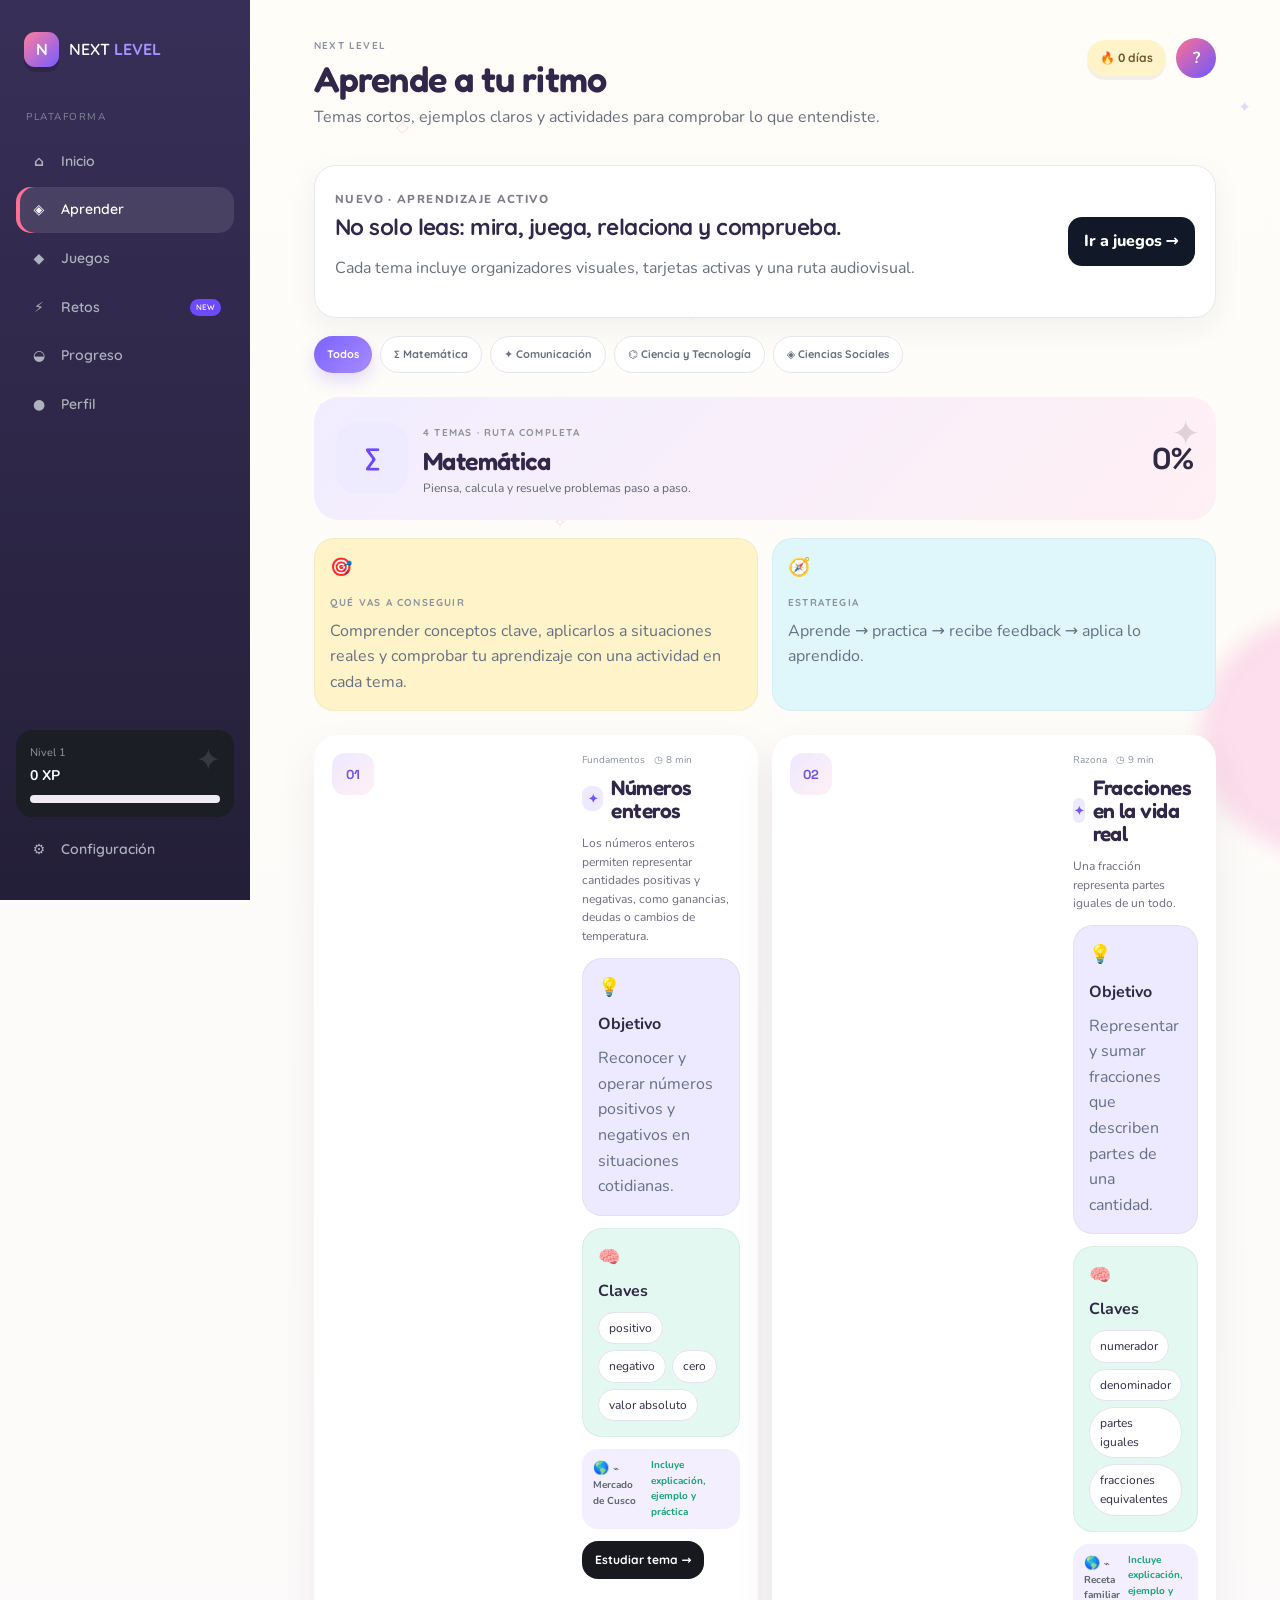
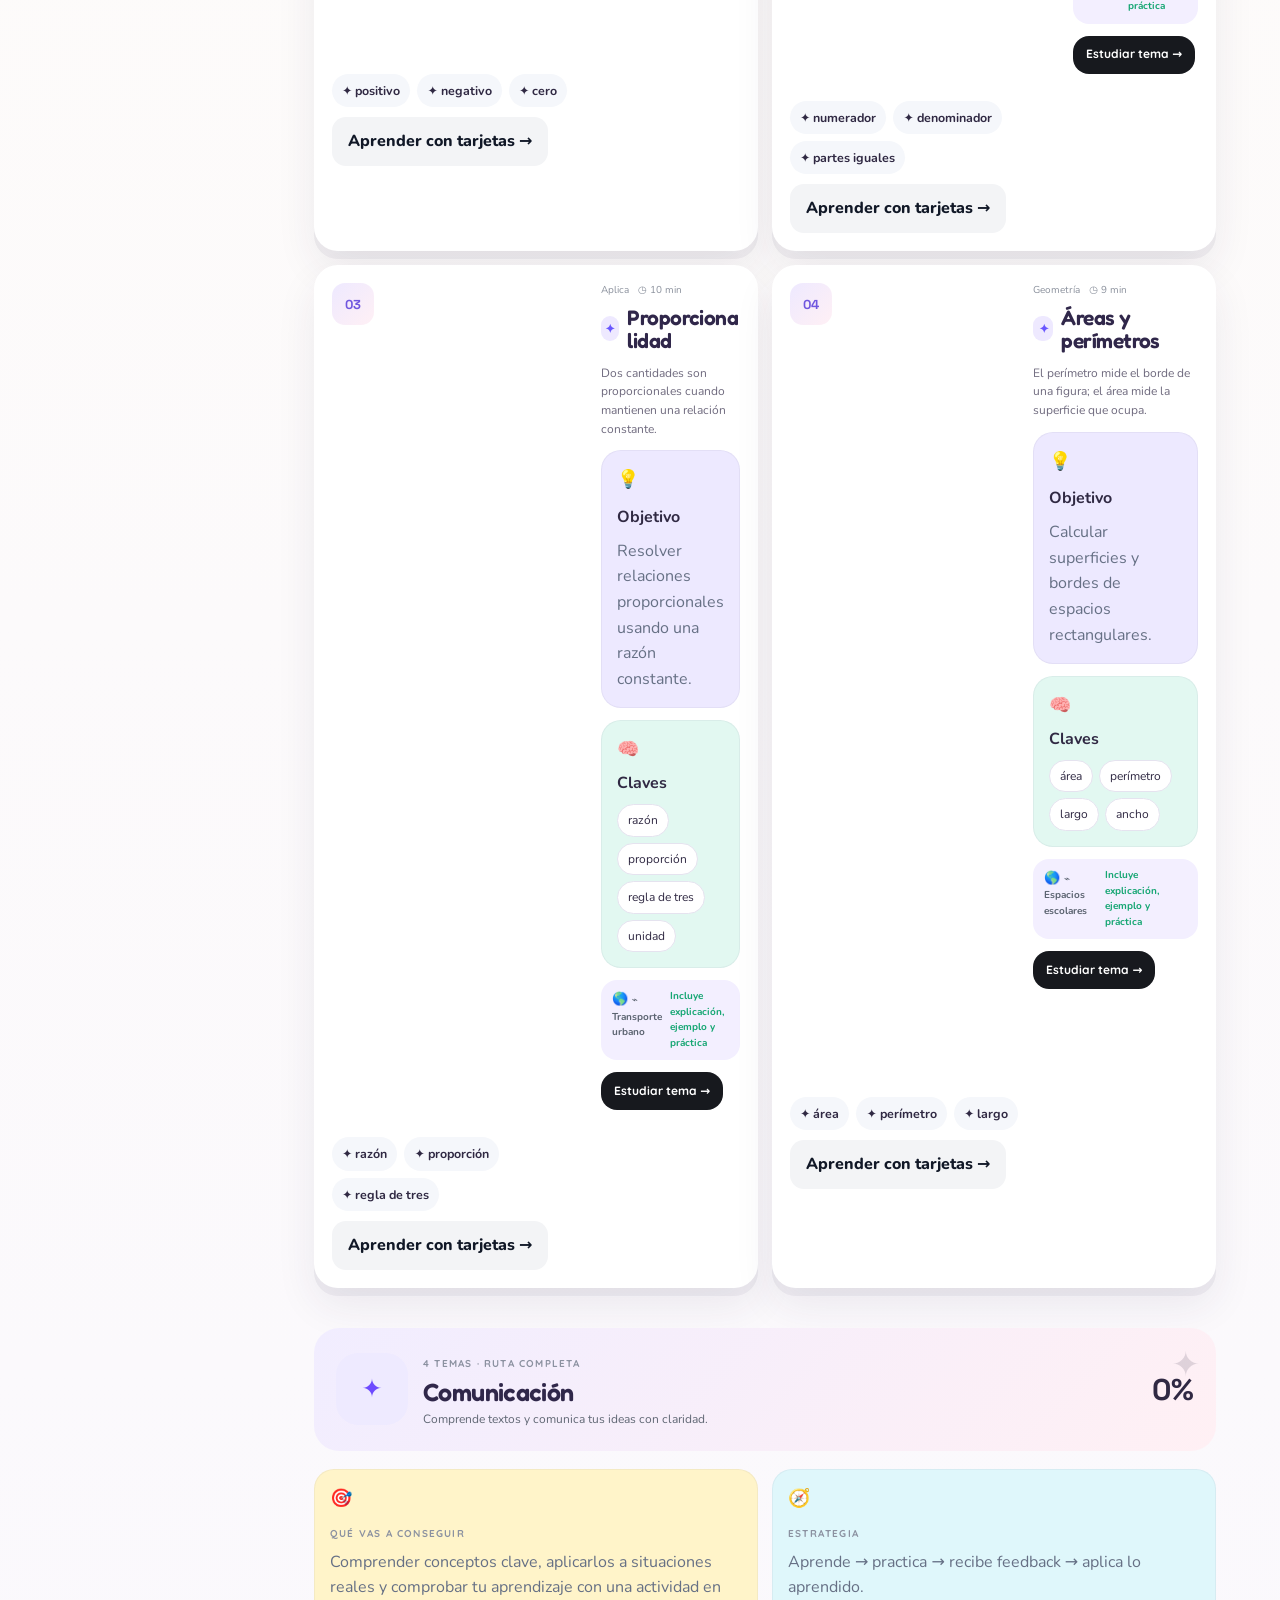
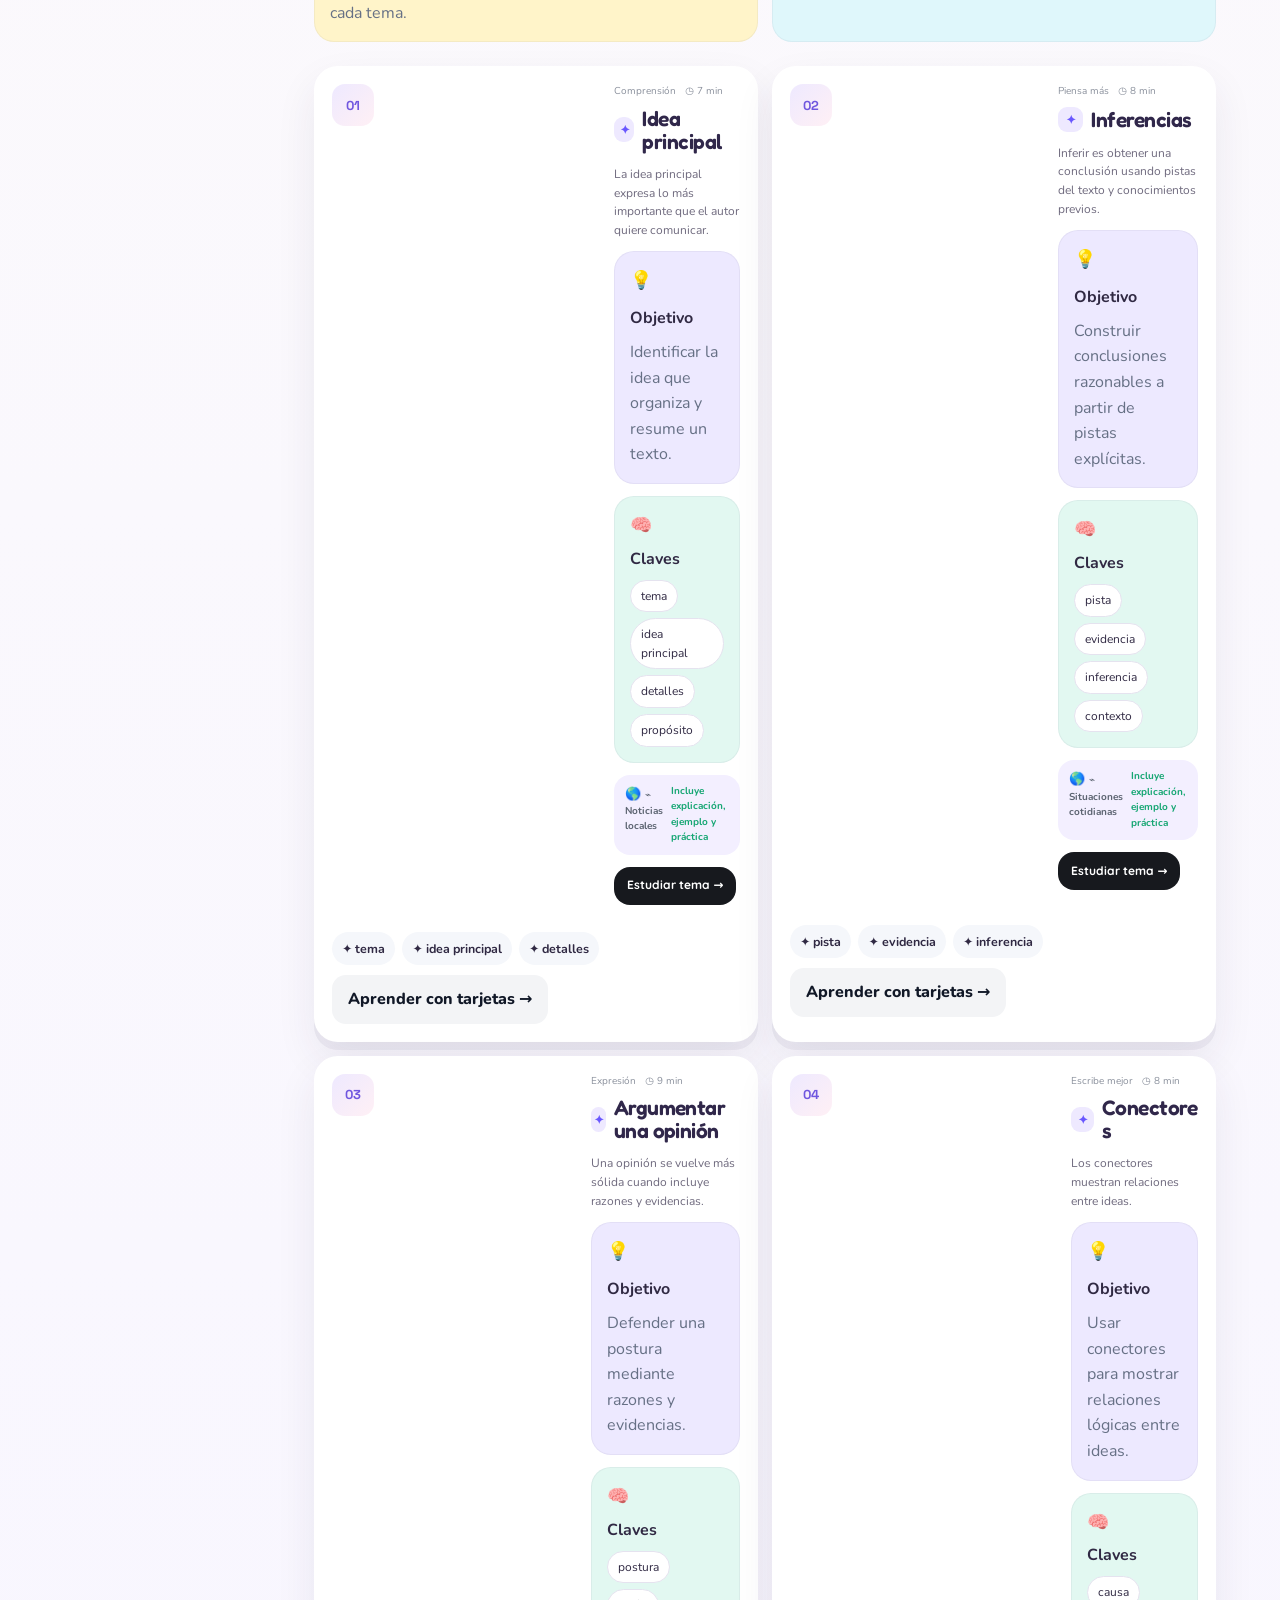
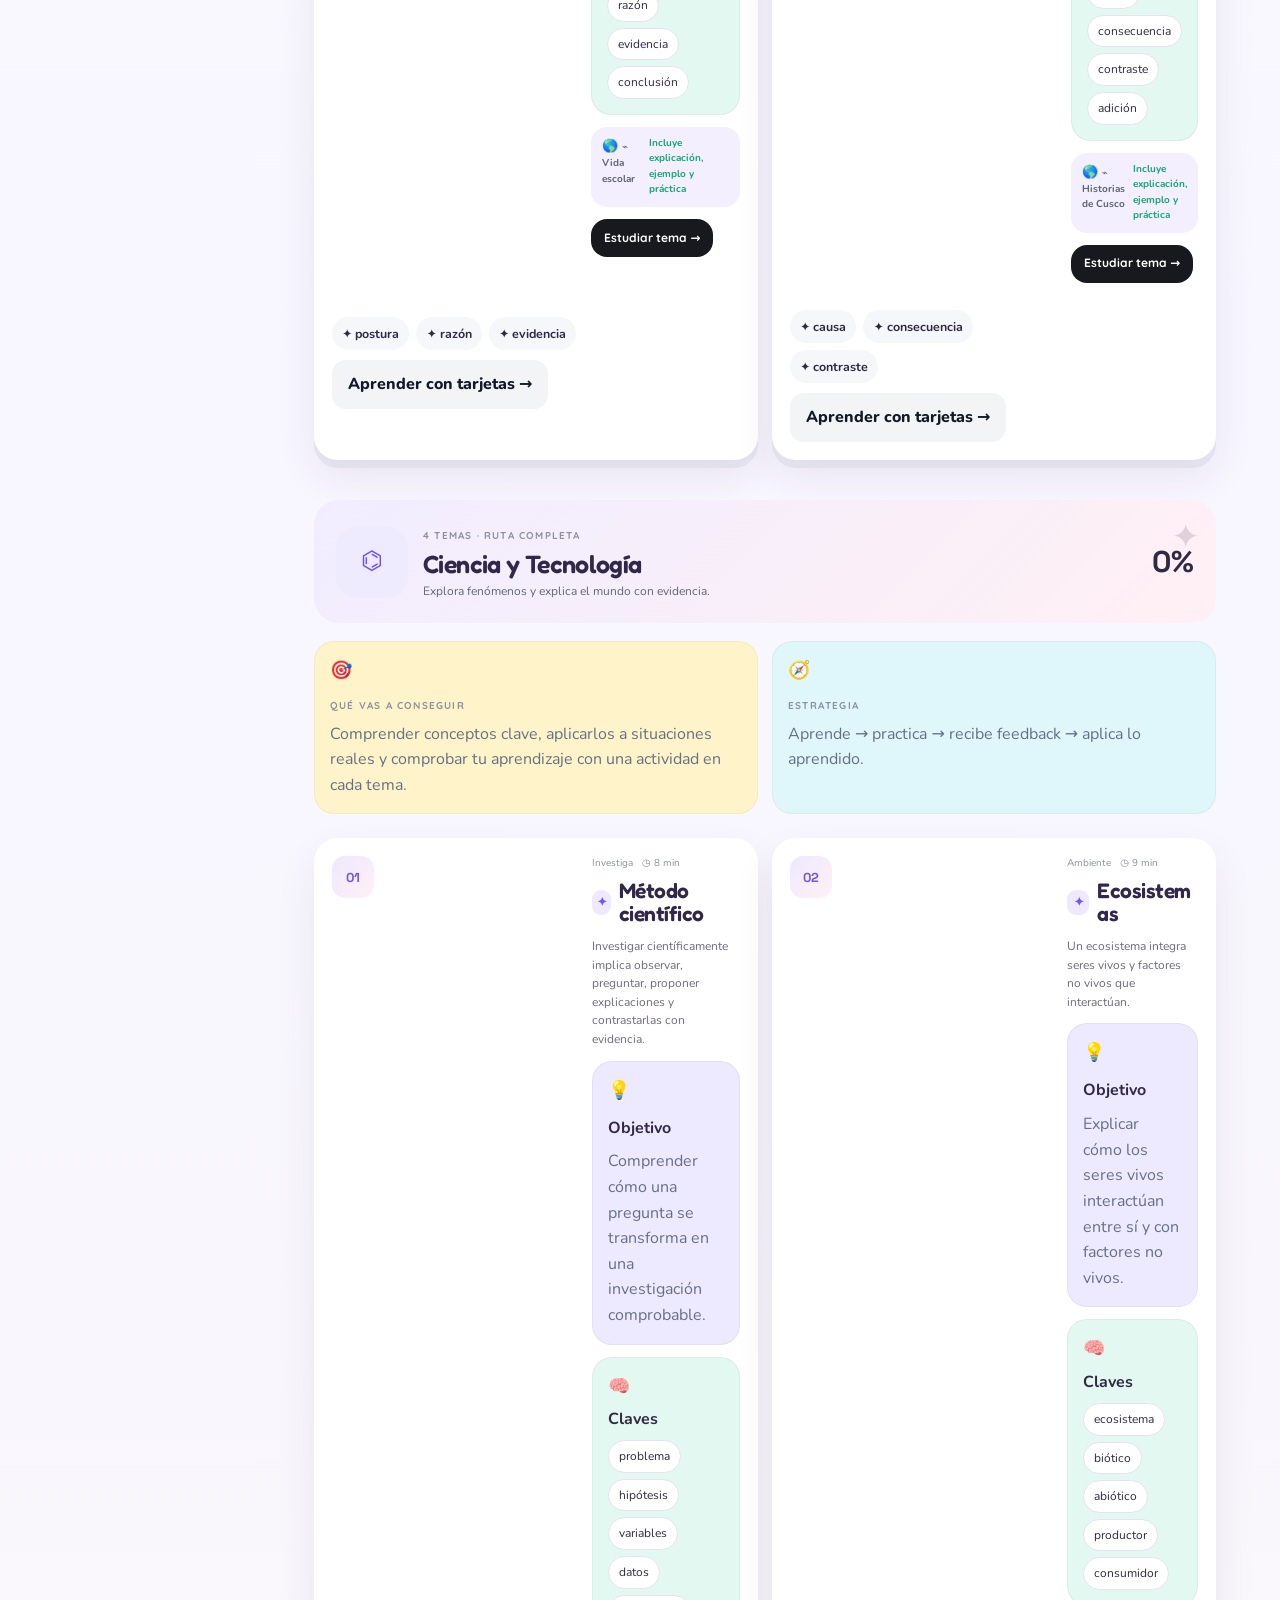
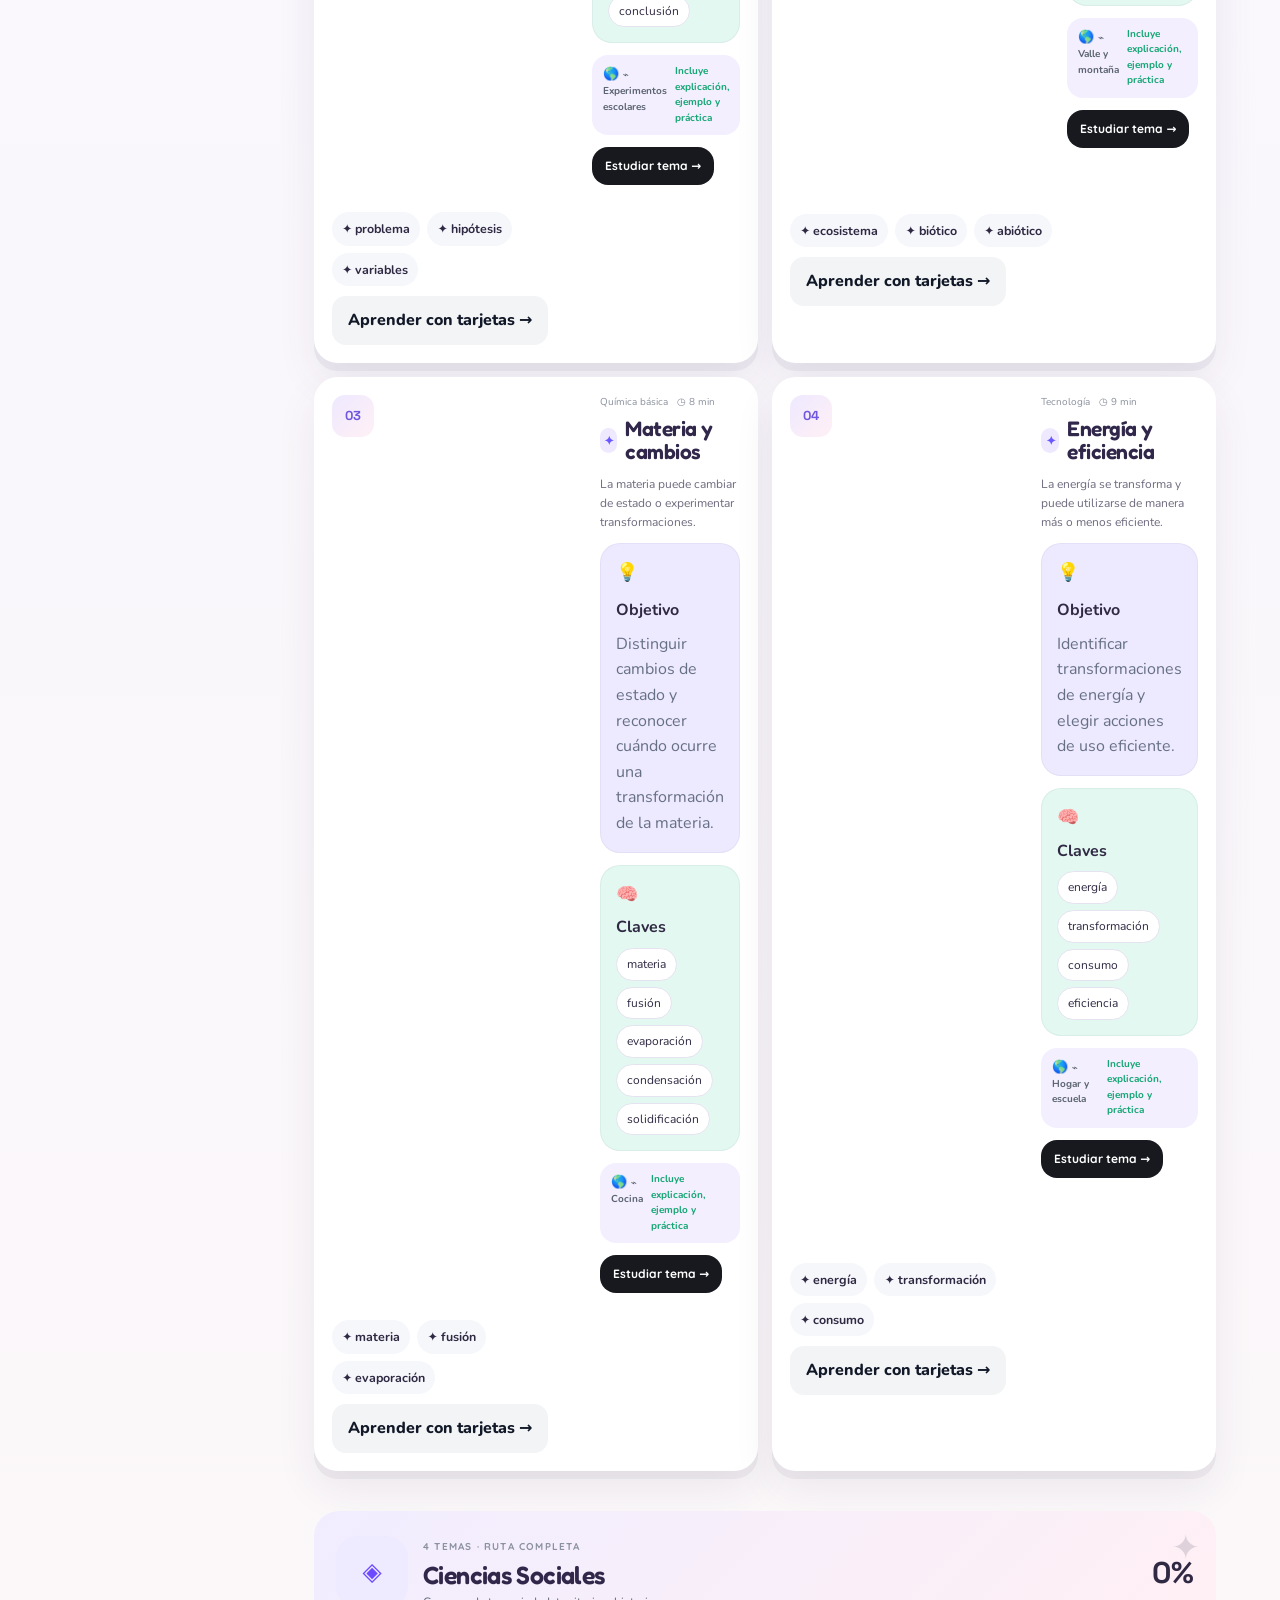
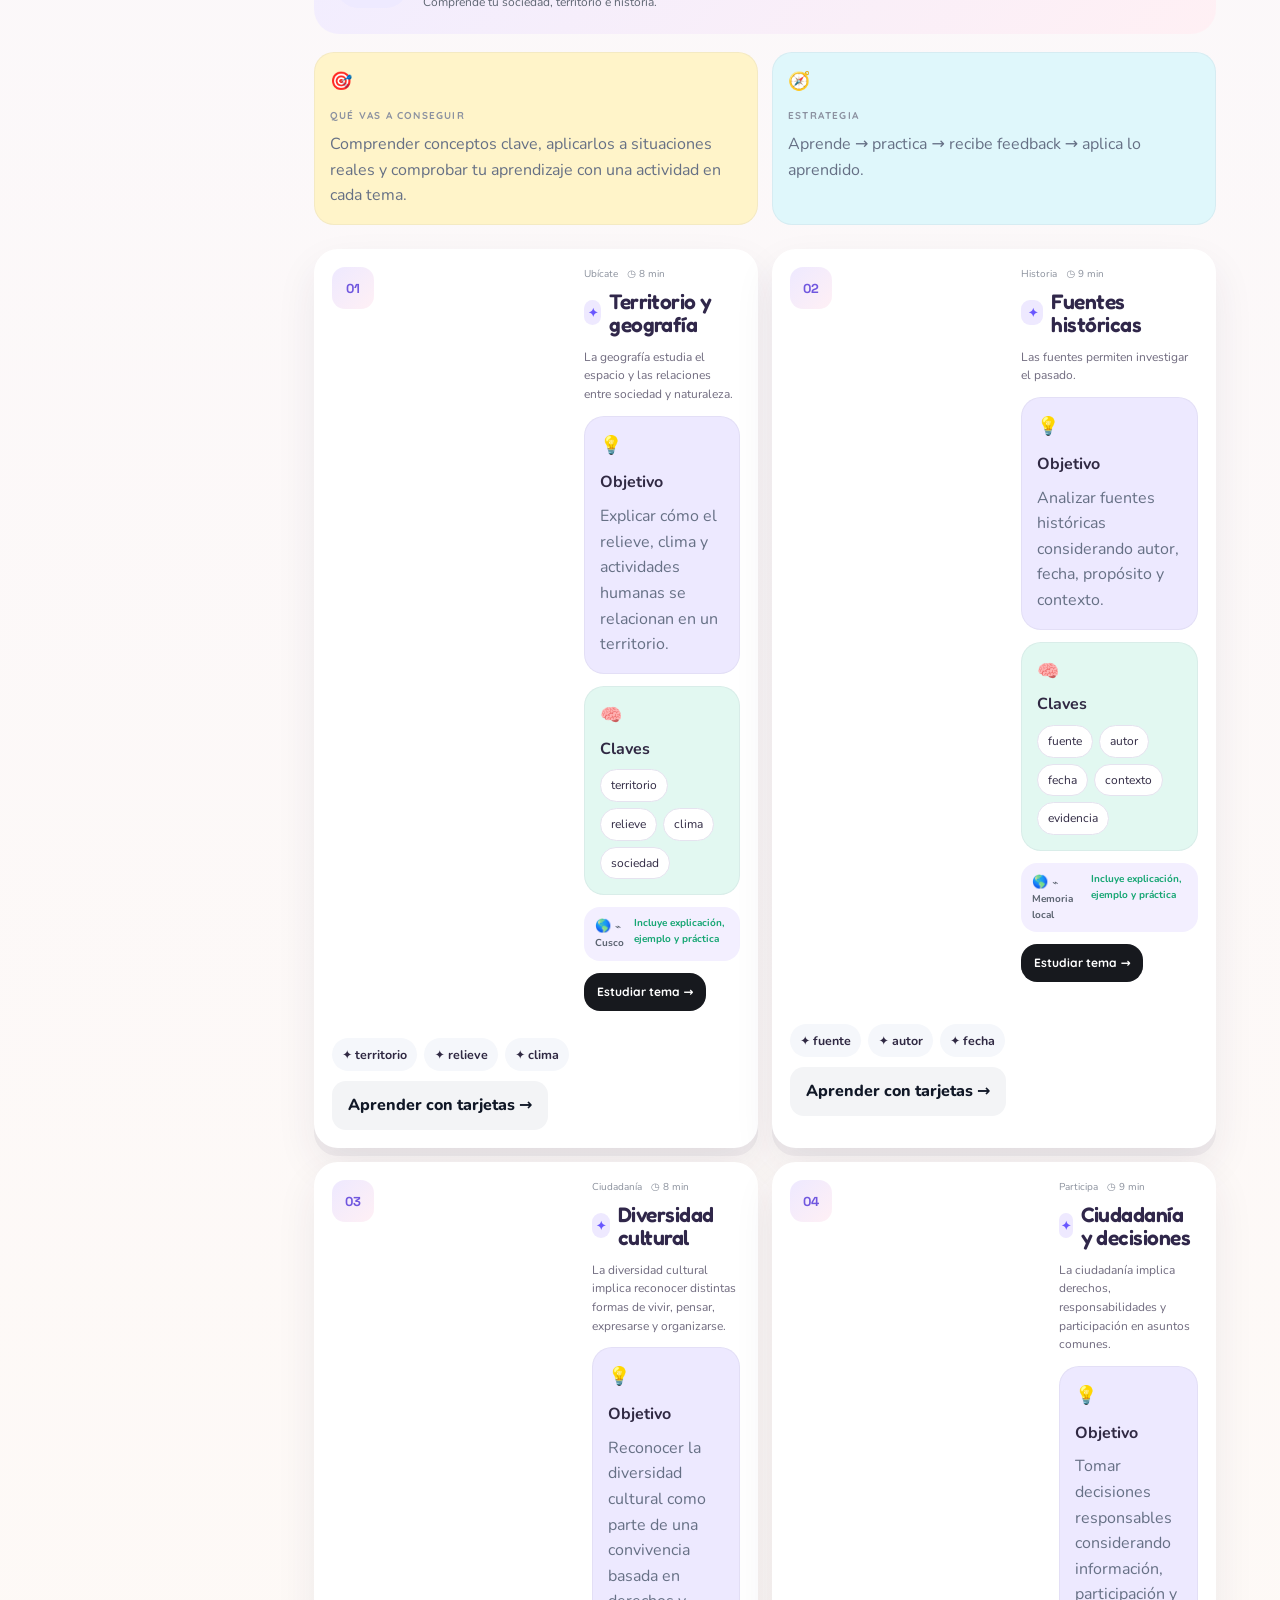
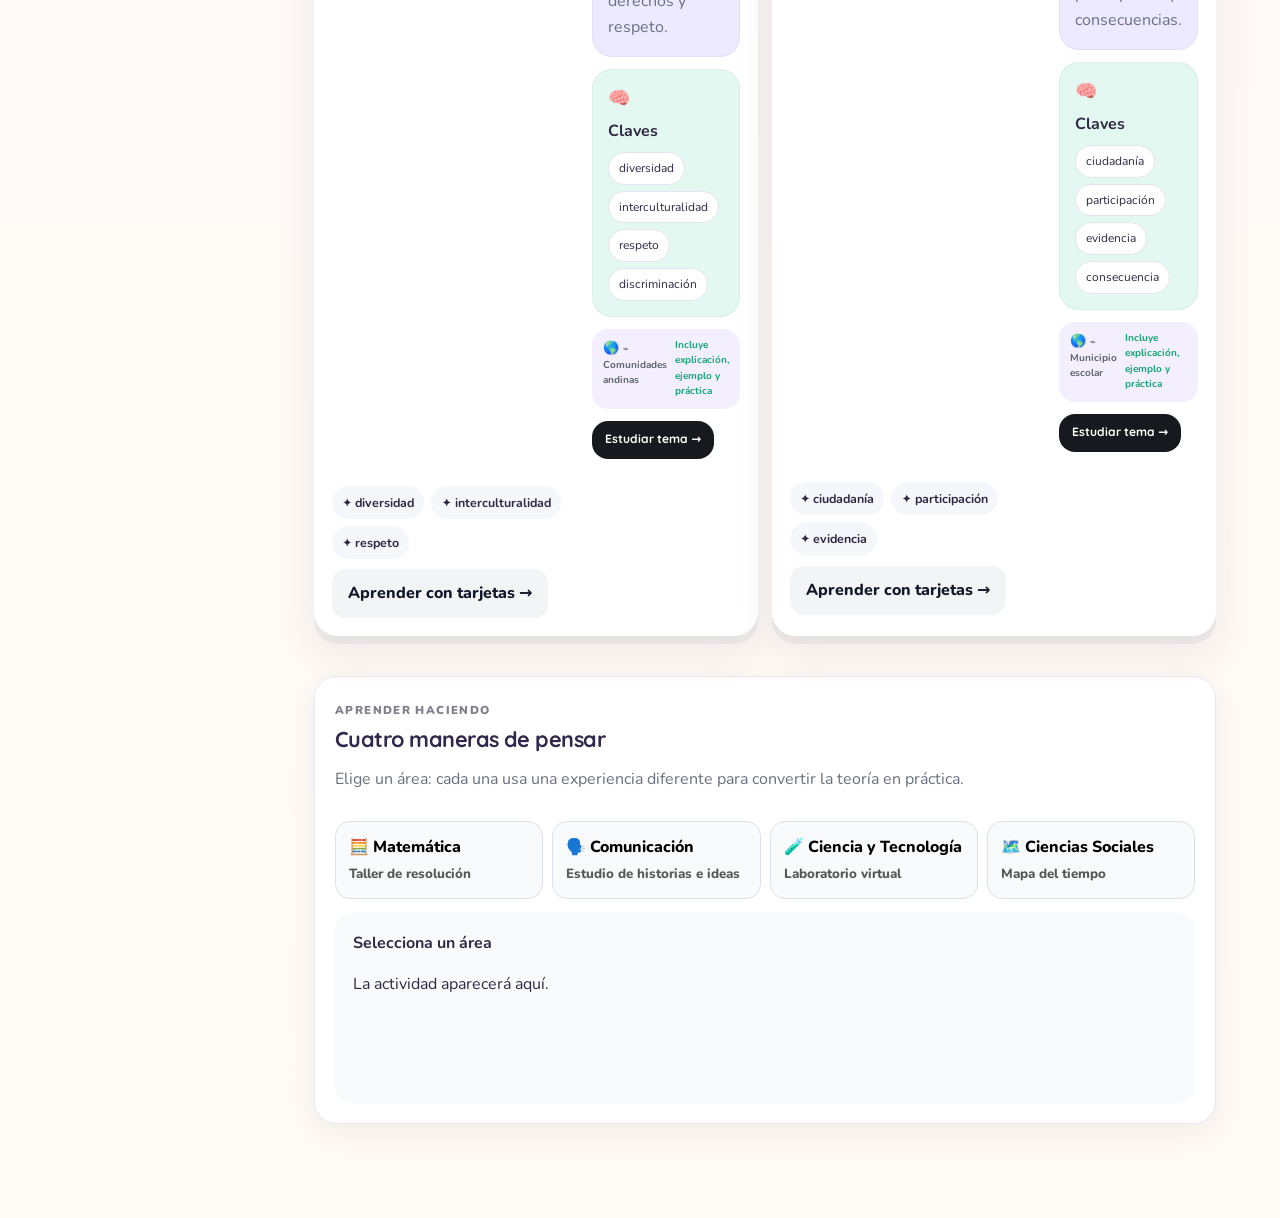
==== commit 42af65a9: "fix: restore learning layout and remove experimental global UI override" ====
--- a/pages/aprender.html
+++ b/pages/aprender.html
@@ -1 +1 @@
-<!doctype html><html lang="es"><head><meta charset="utf-8"><meta name="viewport" content="width=device-width, initial-scale=1"><meta name="description" content="NEXT LEVEL — aprende, juega y supera retos."><title>NEXT LEVEL · Aprende</title><link rel="stylesheet" href="../css/style.css"><link rel="stylesheet" href="../css/components.css"><link rel="stylesheet" href="../css/responsive.css"><link rel="stylesheet" href="../css/friendly.css"><link rel="stylesheet" href="../css/enhance.css"><link rel="stylesheet" href="../css/final-ui-fix.css"></head><body data-page="aprender"><div id="app"></div><script src="../data/cursos.js"></script><script src="../data/preguntas.js"></script><script src="../data/retos.js"></script><script src="../data/insignias.js"></script><script src="../js/storage.js"></script><script src="../js/app.js"></script><script src="../js/enhance.js"></script><script src="../js/quality.js"></script><script src="../js/interactive.js"></script><script src="../js/active-learning.js"></script></body></html>+<!doctype html><html lang="es"><head><meta charset="utf-8"><meta name="viewport" content="width=device-width, initial-scale=1"><meta name="description" content="NEXT LEVEL — aprende, juega y supera retos."><title>NEXT LEVEL · Aprende</title><link rel="stylesheet" href="../css/style.css"><link rel="stylesheet" href="../css/components.css"><link rel="stylesheet" href="../css/responsive.css"><link rel="stylesheet" href="../css/friendly.css"><link rel="stylesheet" href="../css/enhance.css"></head><body data-page="aprender"><div id="app"></div><script src="../data/cursos.js"></script><script src="../data/preguntas.js"></script><script src="../data/retos.js"></script><script src="../data/insignias.js"></script><script src="../js/storage.js"></script><script src="../js/app.js"></script><script src="../js/enhance.js"></script><script src="../js/quality.js"></script><script src="../js/interactive.js"></script><script src="../js/active-learning.js"></script></body></html>
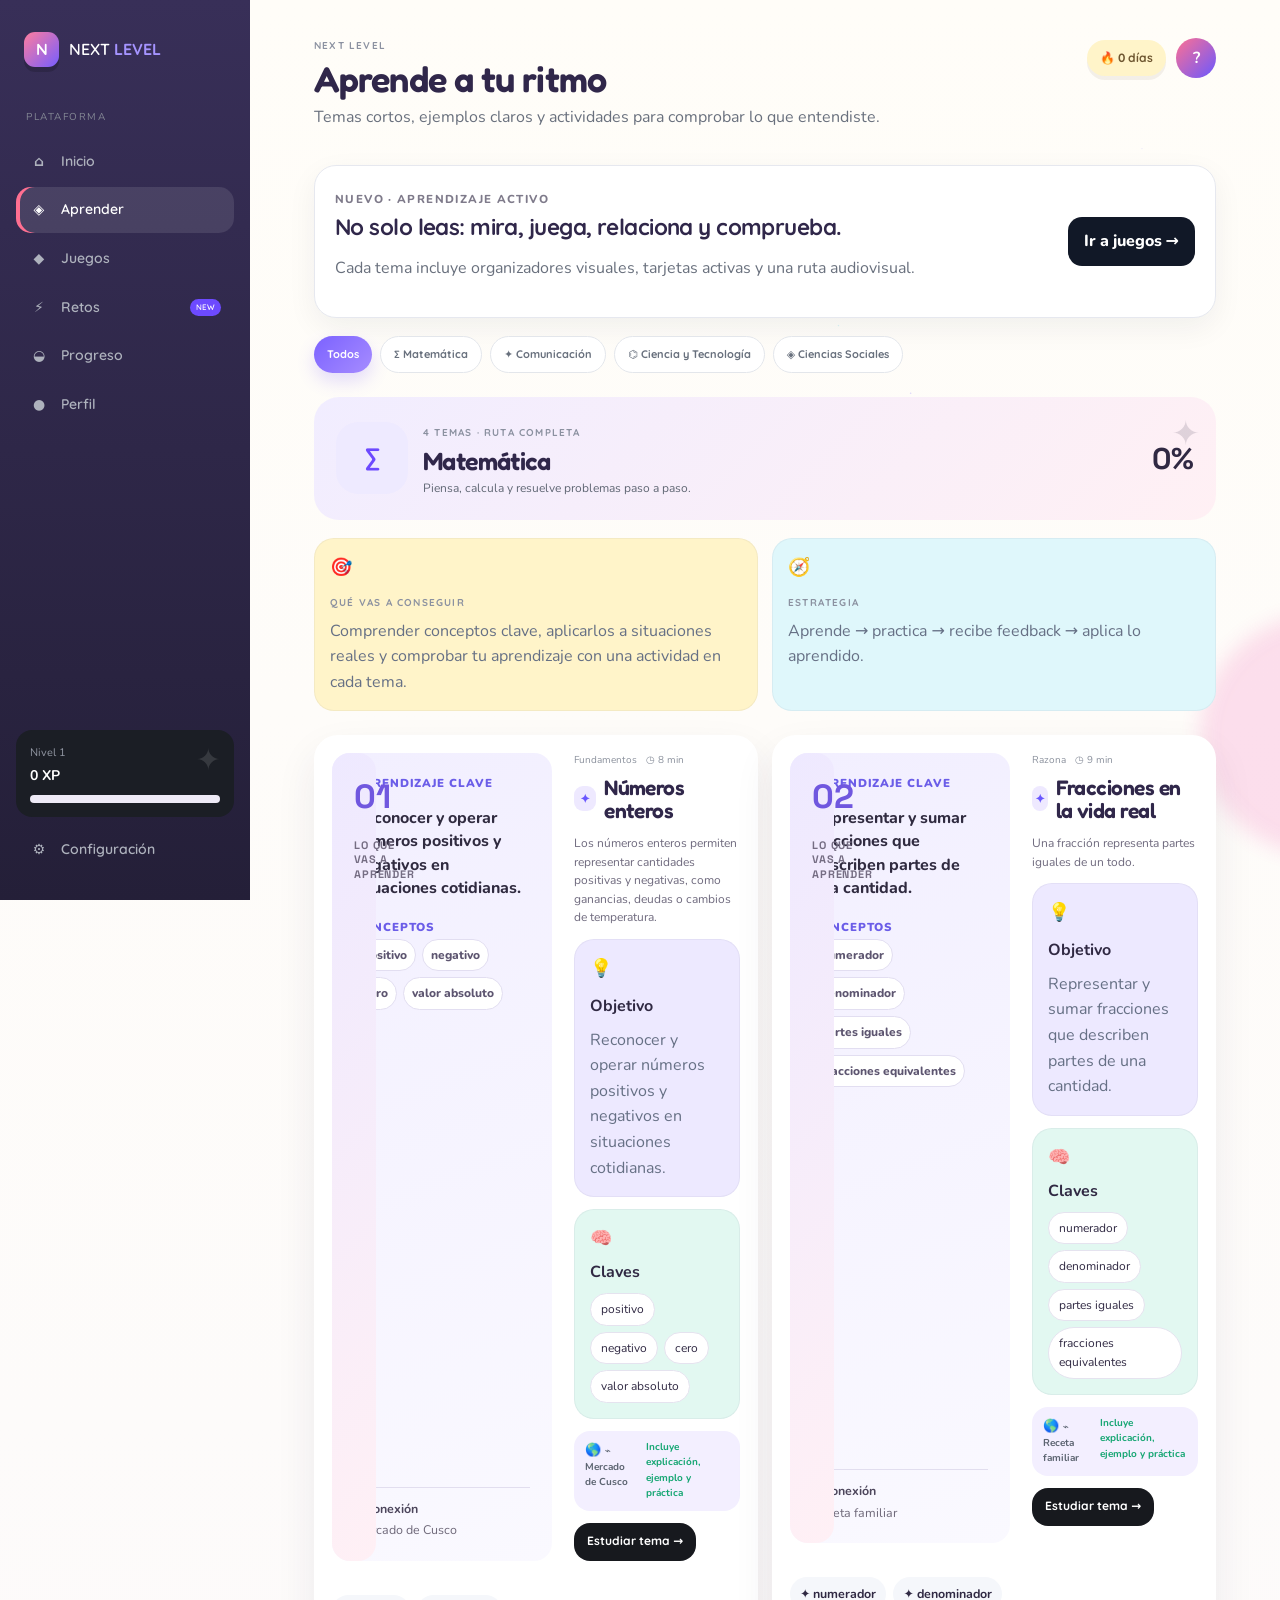
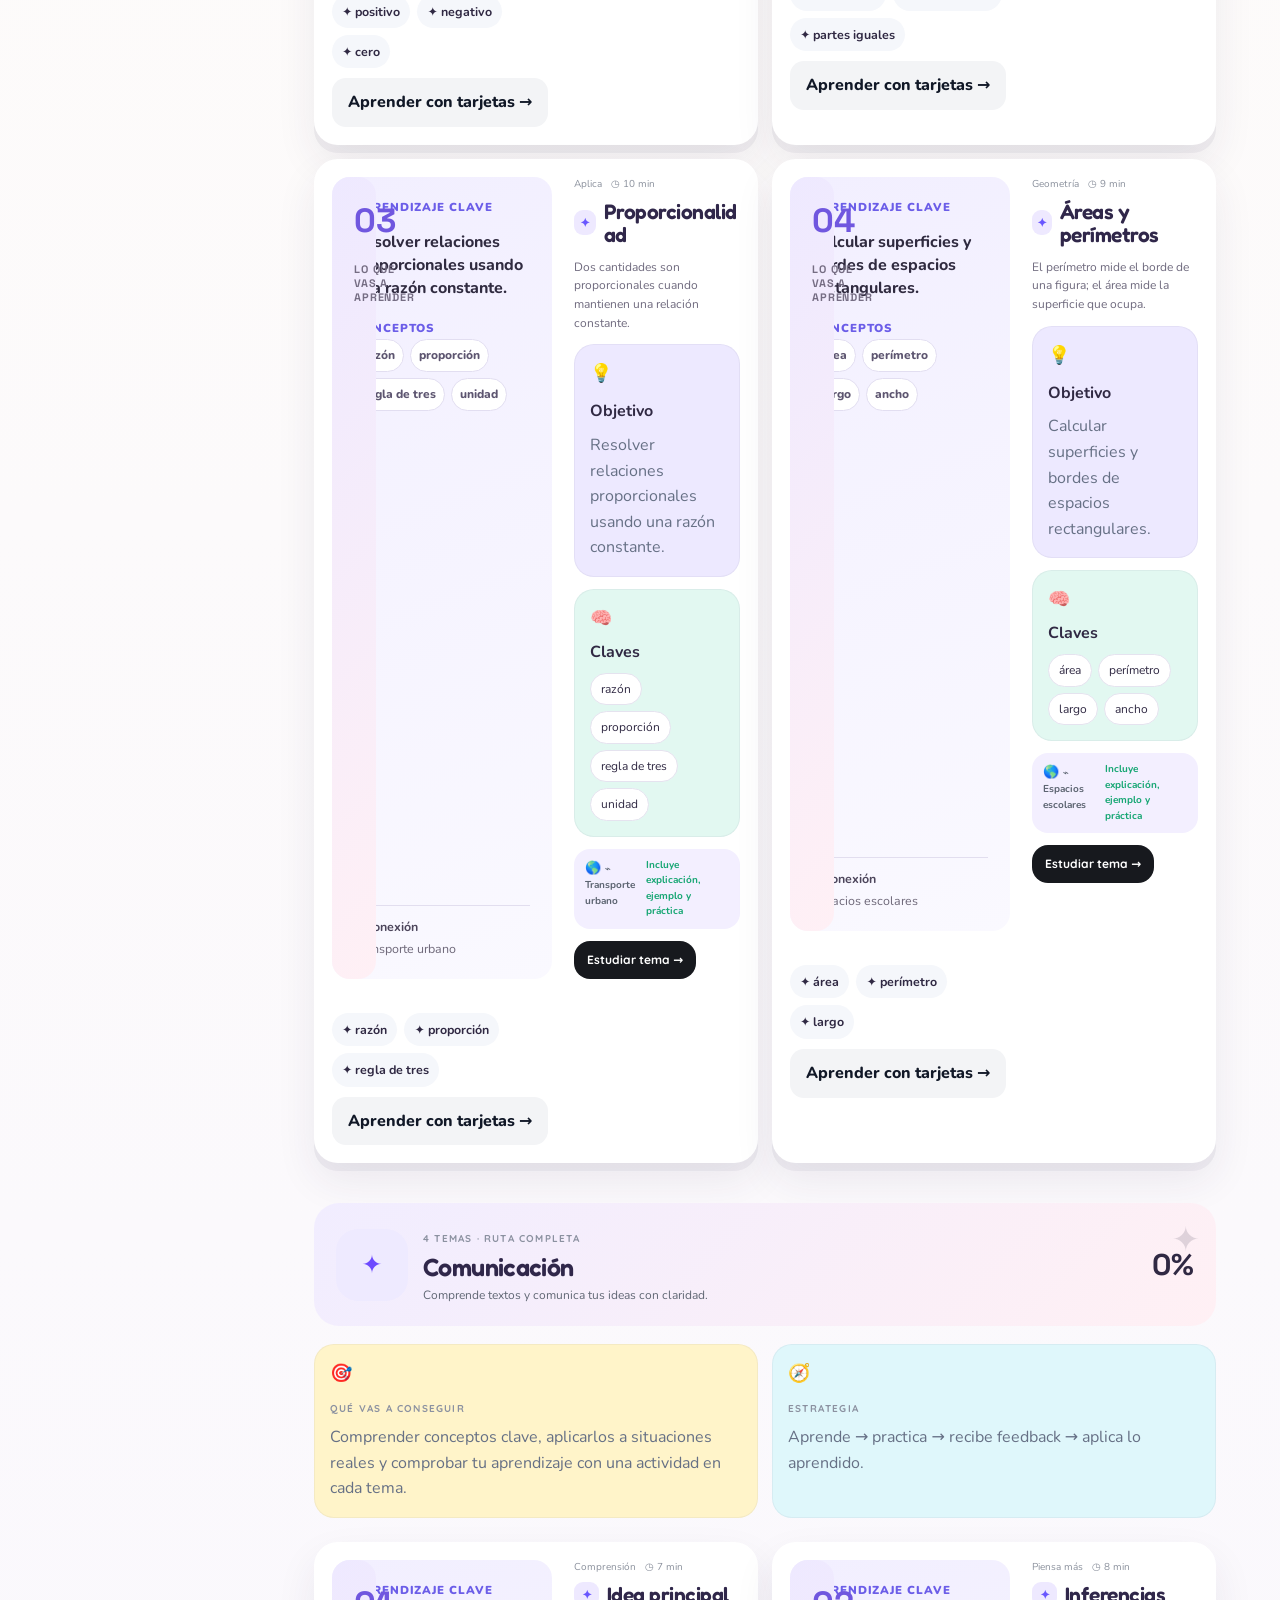
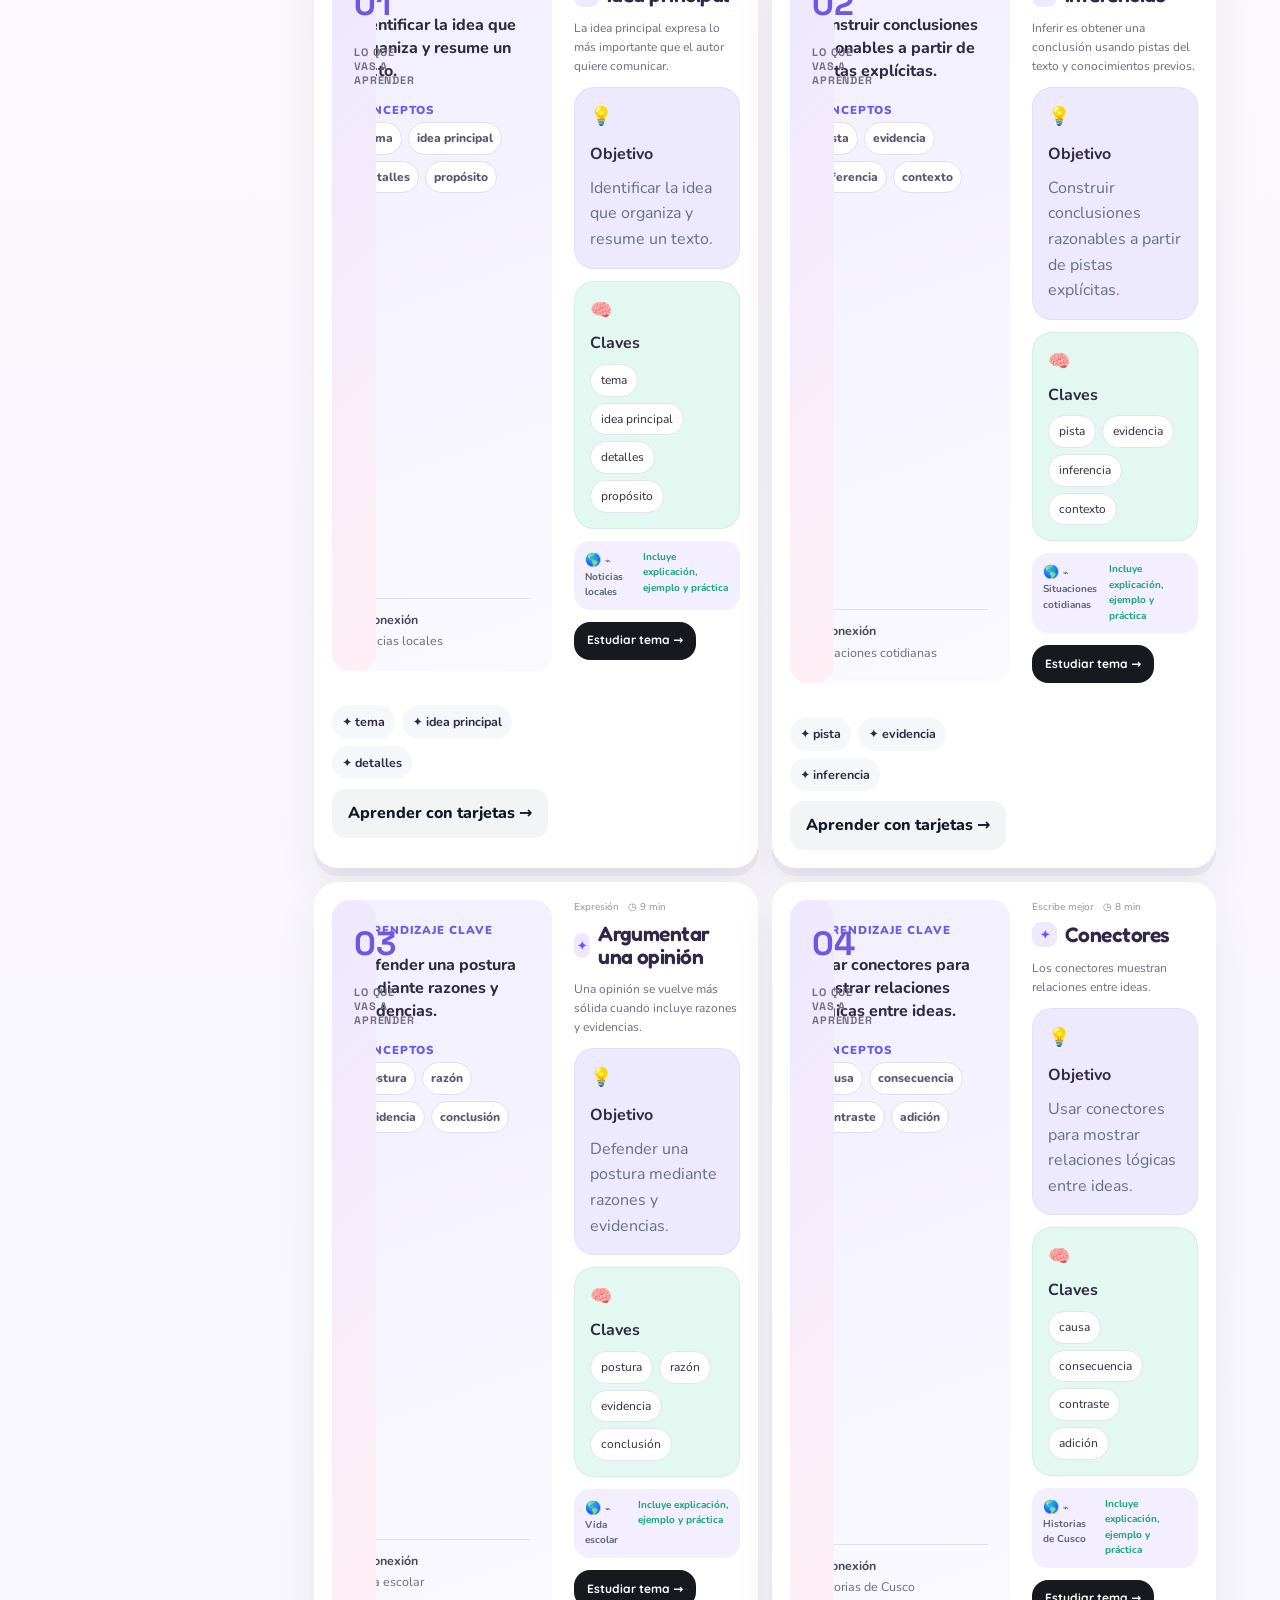
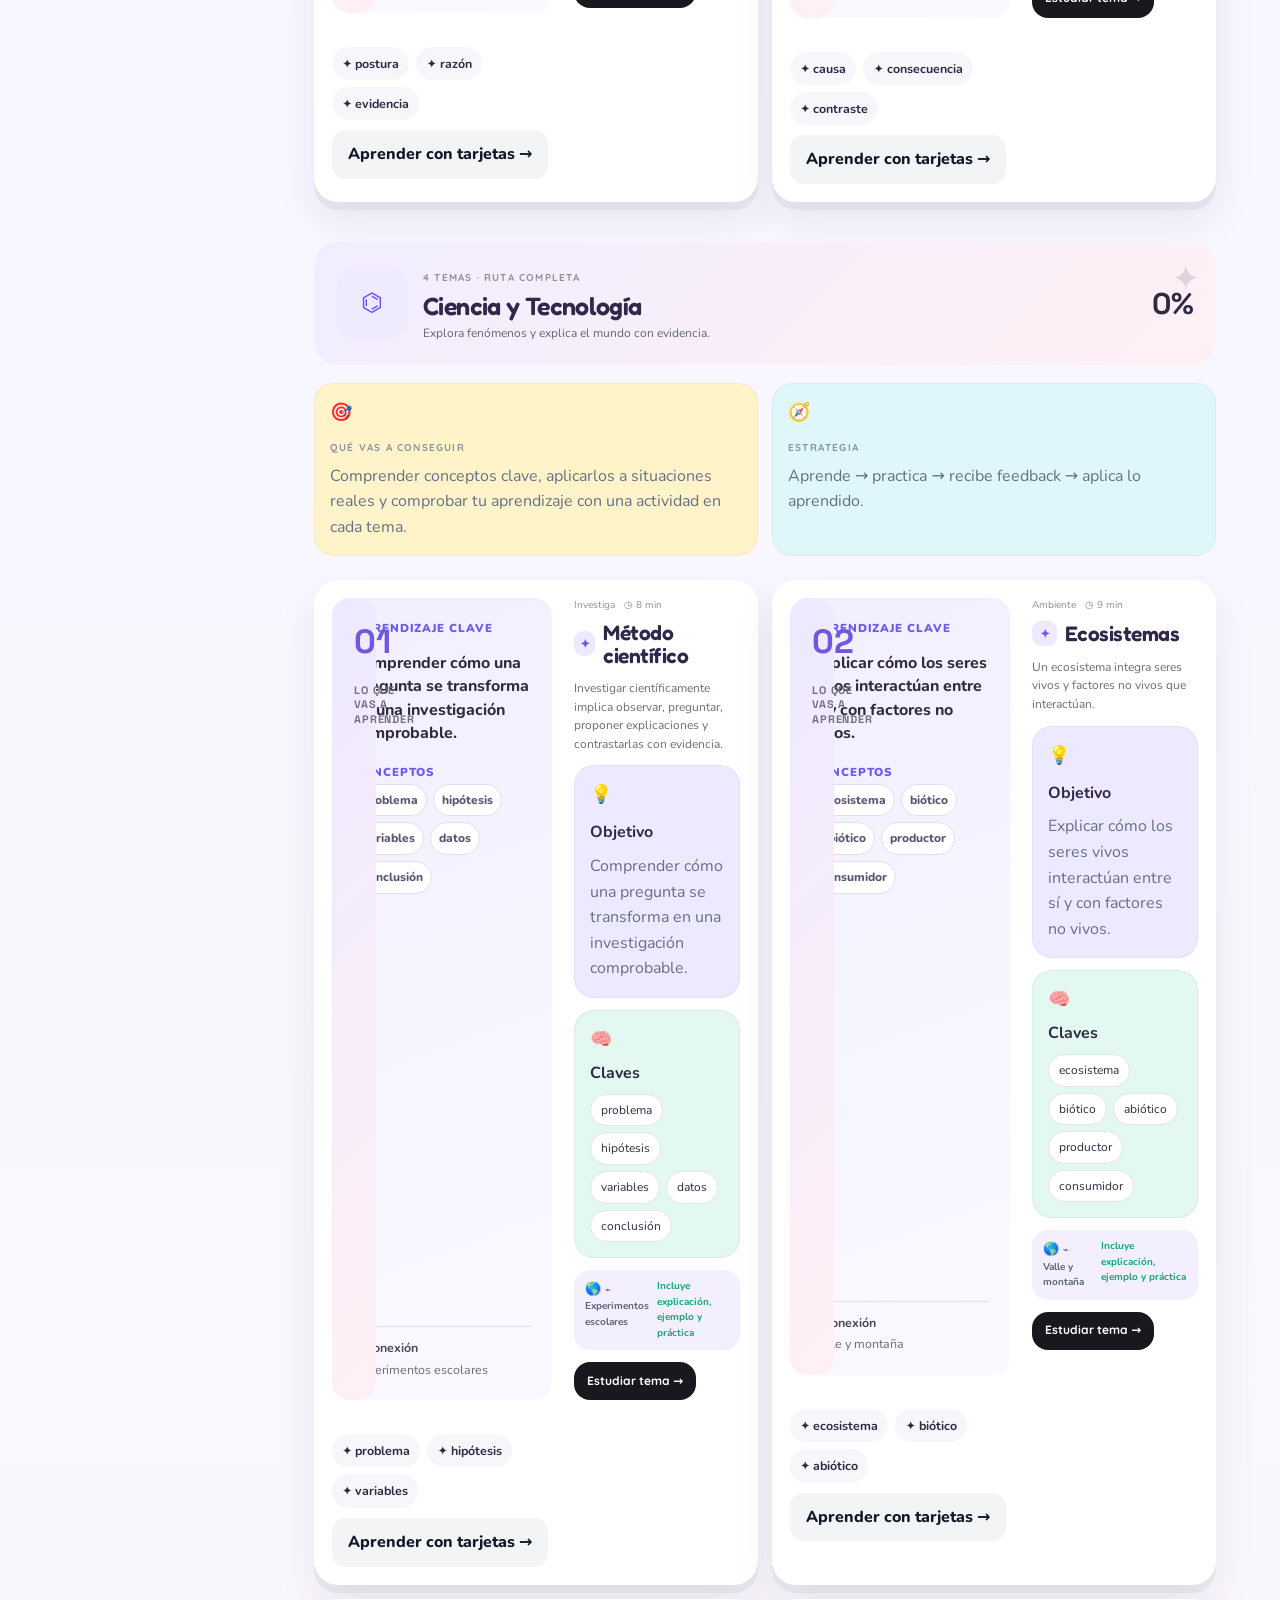
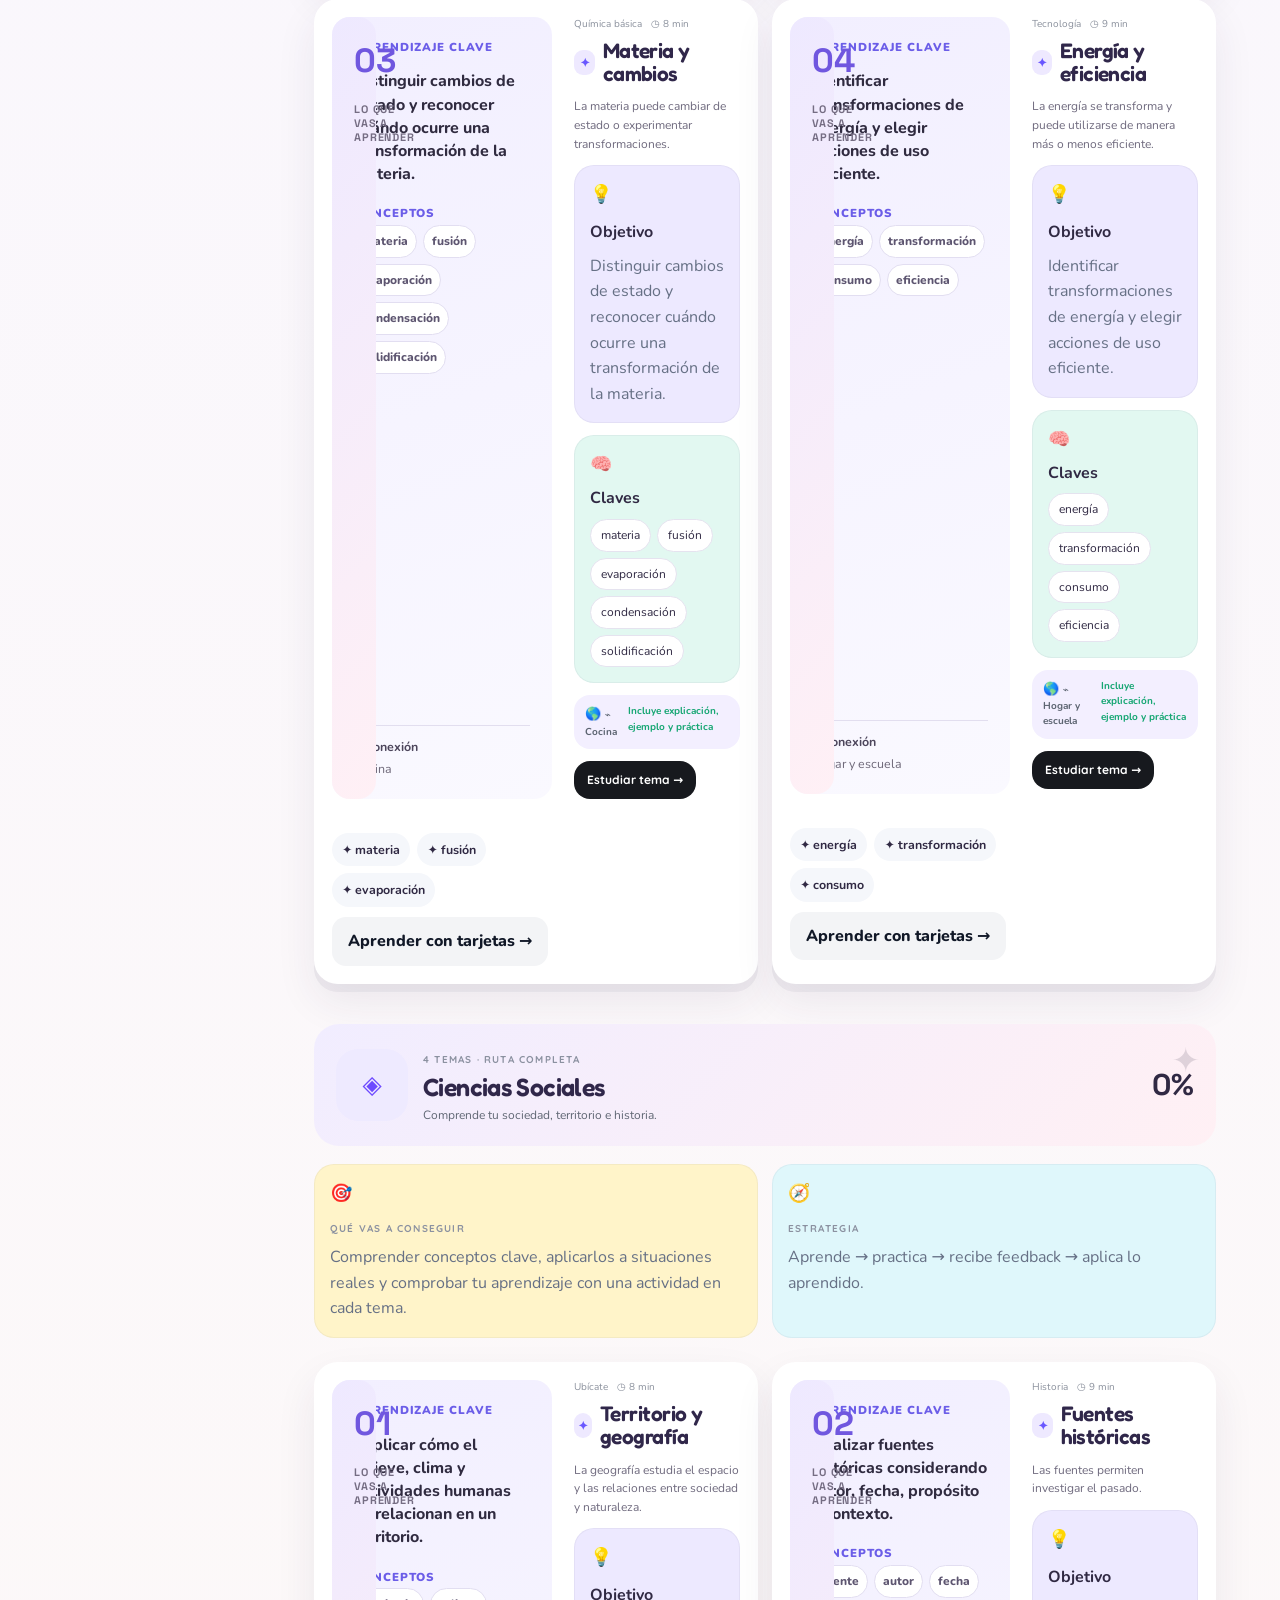
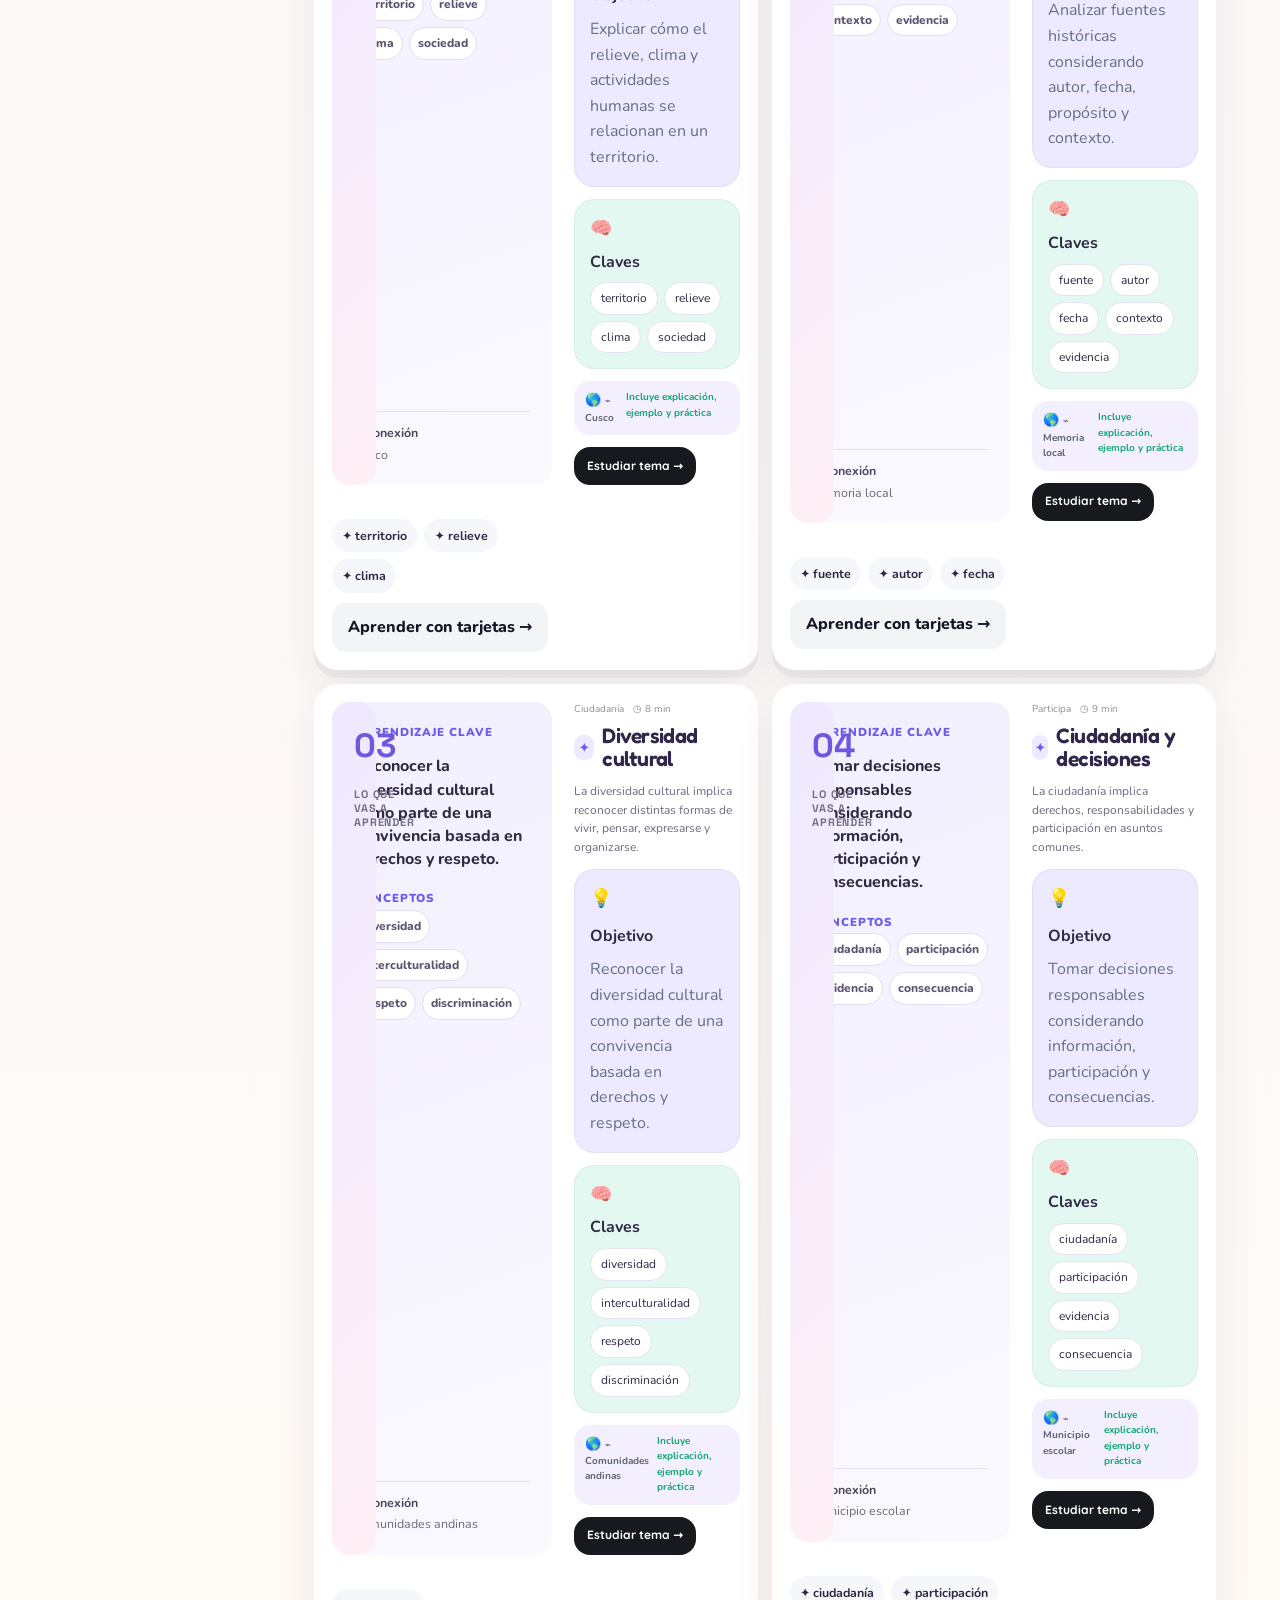
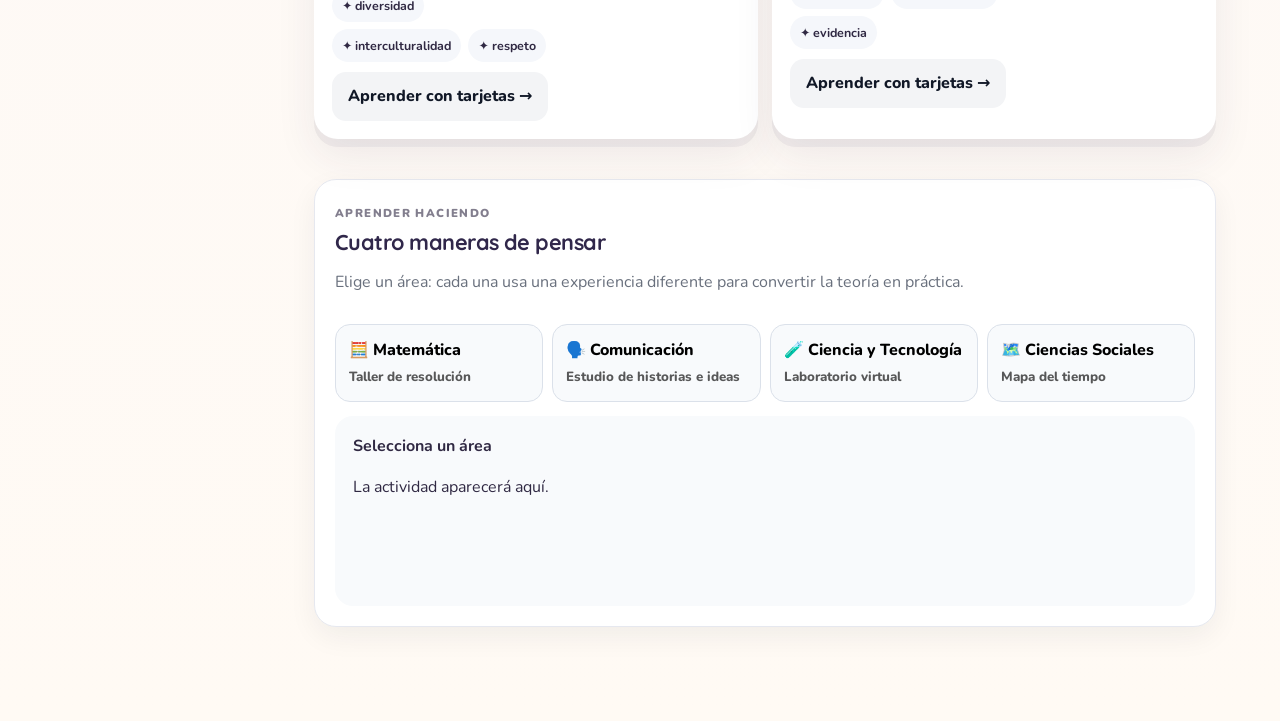
==== commit 24756925: "fix: enhance learning cards with useful left study panel" ====
--- a/pages/aprender.html
+++ b/pages/aprender.html
@@ -1 +1 @@
-<!doctype html><html lang="es"><head><meta charset="utf-8"><meta name="viewport" content="width=device-width, initial-scale=1"><meta name="description" content="NEXT LEVEL — aprende, juega y supera retos."><title>NEXT LEVEL · Aprende</title><link rel="stylesheet" href="../css/style.css"><link rel="stylesheet" href="../css/components.css"><link rel="stylesheet" href="../css/responsive.css"><link rel="stylesheet" href="../css/friendly.css"><link rel="stylesheet" href="../css/enhance.css"></head><body data-page="aprender"><div id="app"></div><script src="../data/cursos.js"></script><script src="../data/preguntas.js"></script><script src="../data/retos.js"></script><script src="../data/insignias.js"></script><script src="../js/storage.js"></script><script src="../js/app.js"></script><script src="../js/enhance.js"></script><script src="../js/quality.js"></script><script src="../js/interactive.js"></script><script src="../js/active-learning.js"></script></body></html>+<!doctype html><html lang="es"><head><meta charset="utf-8"><meta name="viewport" content="width=device-width, initial-scale=1"><meta name="description" content="NEXT LEVEL — aprende, juega y supera retos."><title>NEXT LEVEL · Aprende</title><link rel="stylesheet" href="../css/style.css"><link rel="stylesheet" href="../css/components.css"><link rel="stylesheet" href="../css/responsive.css"><link rel="stylesheet" href="../css/friendly.css"><link rel="stylesheet" href="../css/enhance.css"></head><body data-page="aprender"><div id="app"></div><script src="../data/cursos.js"></script><script src="../data/preguntas.js"></script><script src="../data/retos.js"></script><script src="../data/insignias.js"></script><script src="../js/storage.js"></script><script src="../js/app.js"></script><script src="../js/enhance.js"></script><script src="../js/quality.js"></script><script src="../js/interactive.js"></script><script src="../js/active-learning.js"></script><script src="../js/learn-layout-fix.js"></script></body></html>
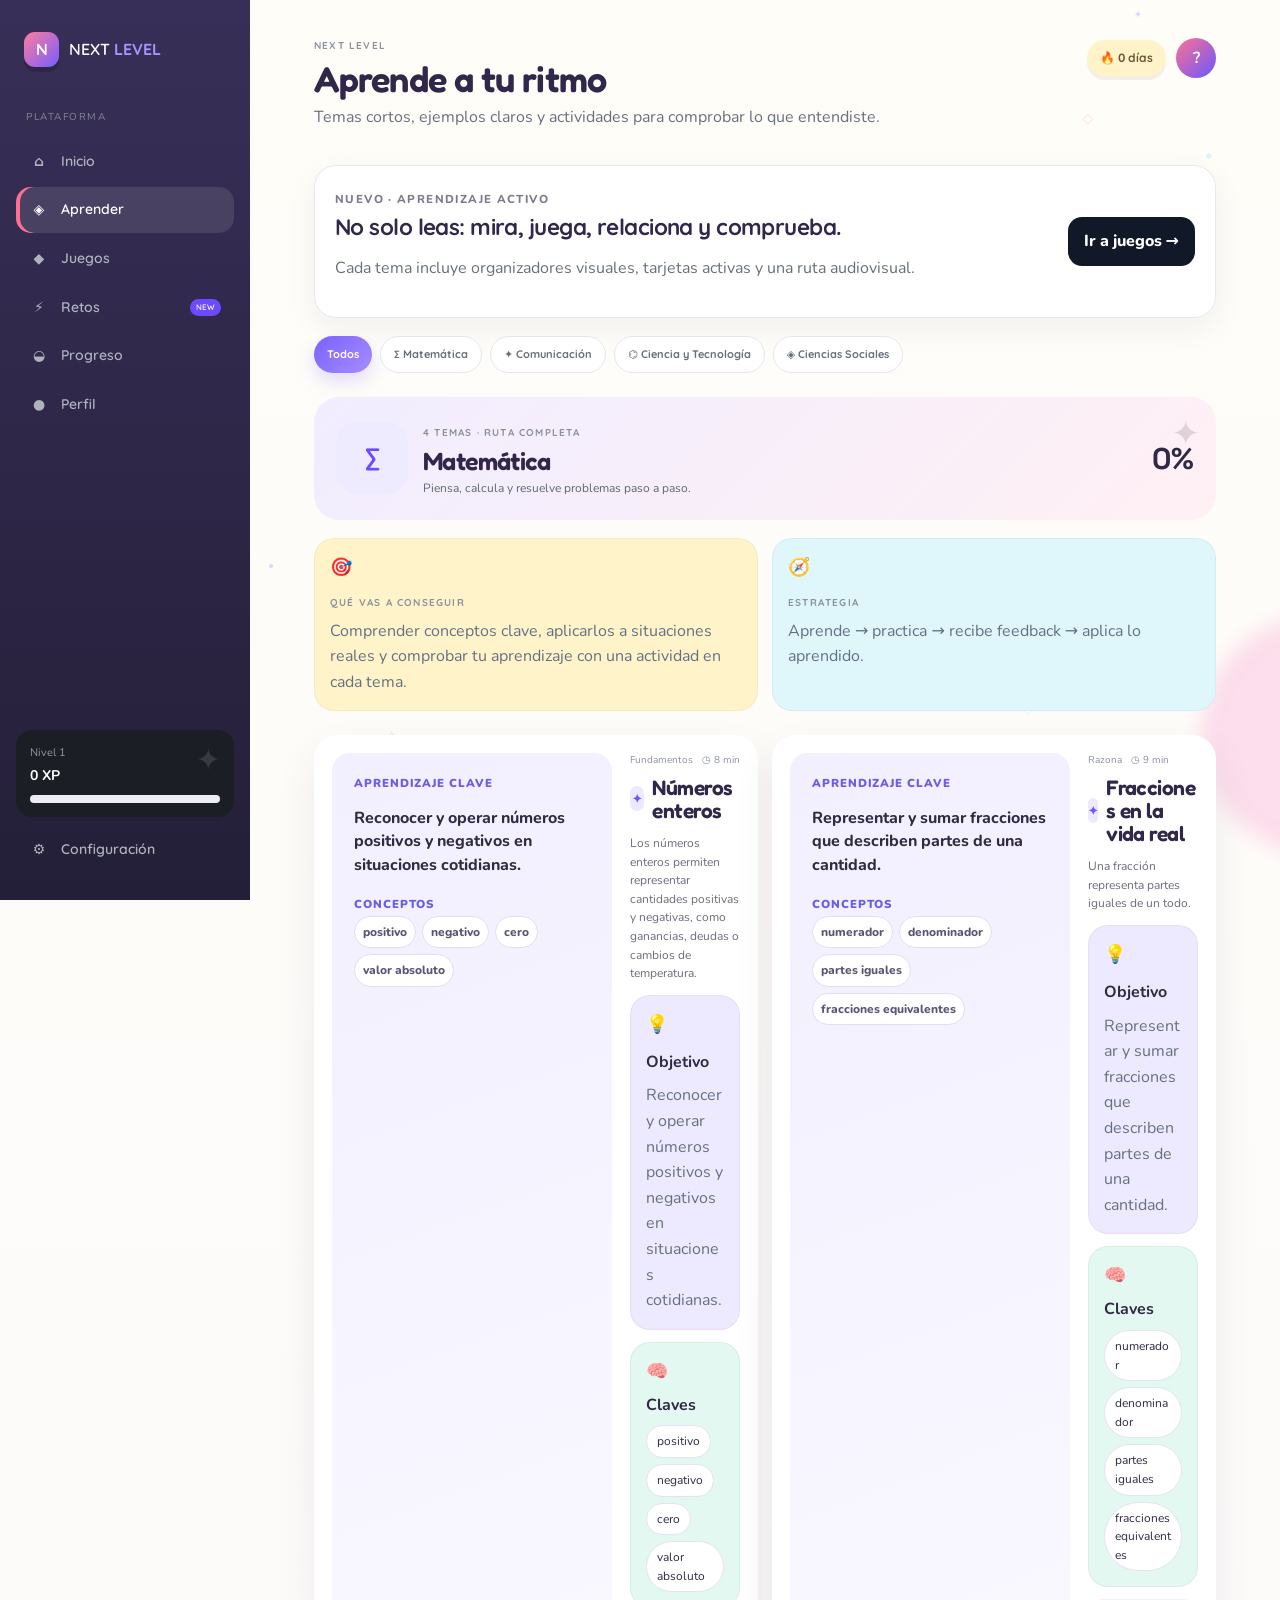
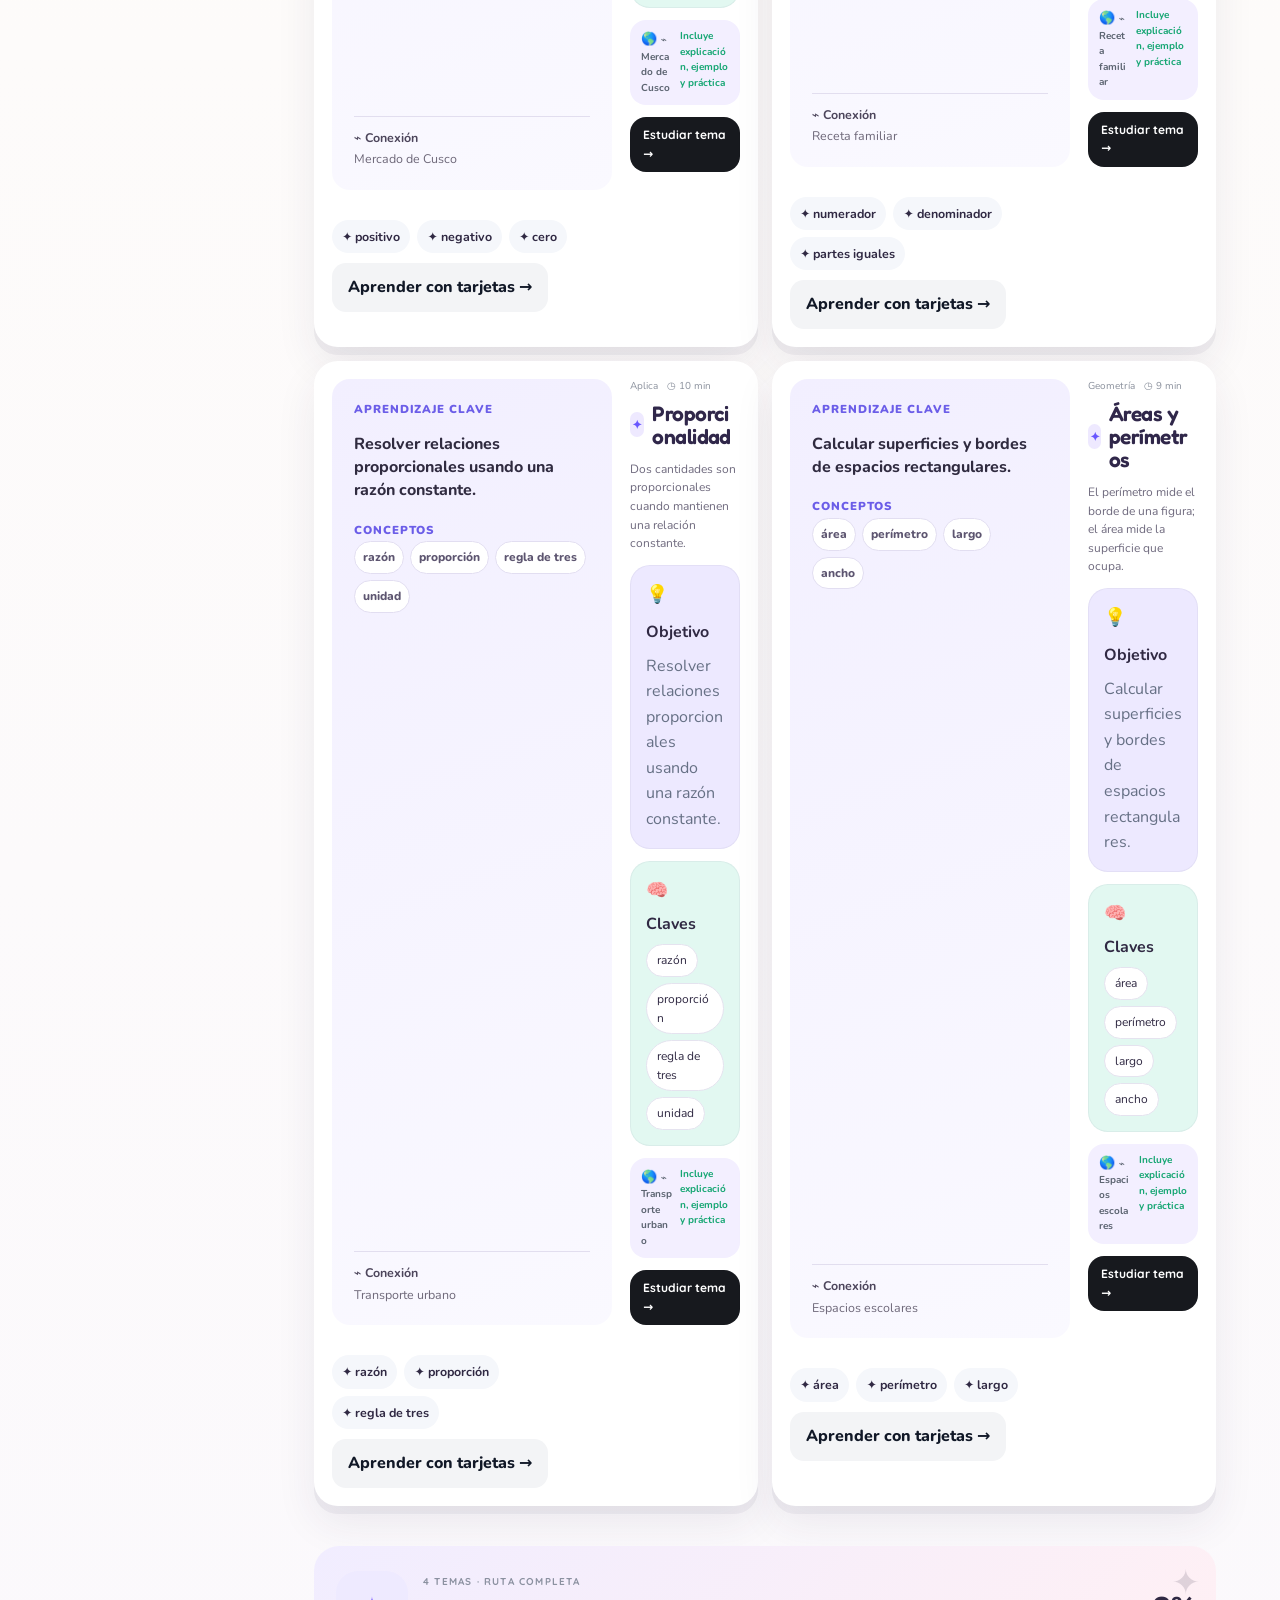
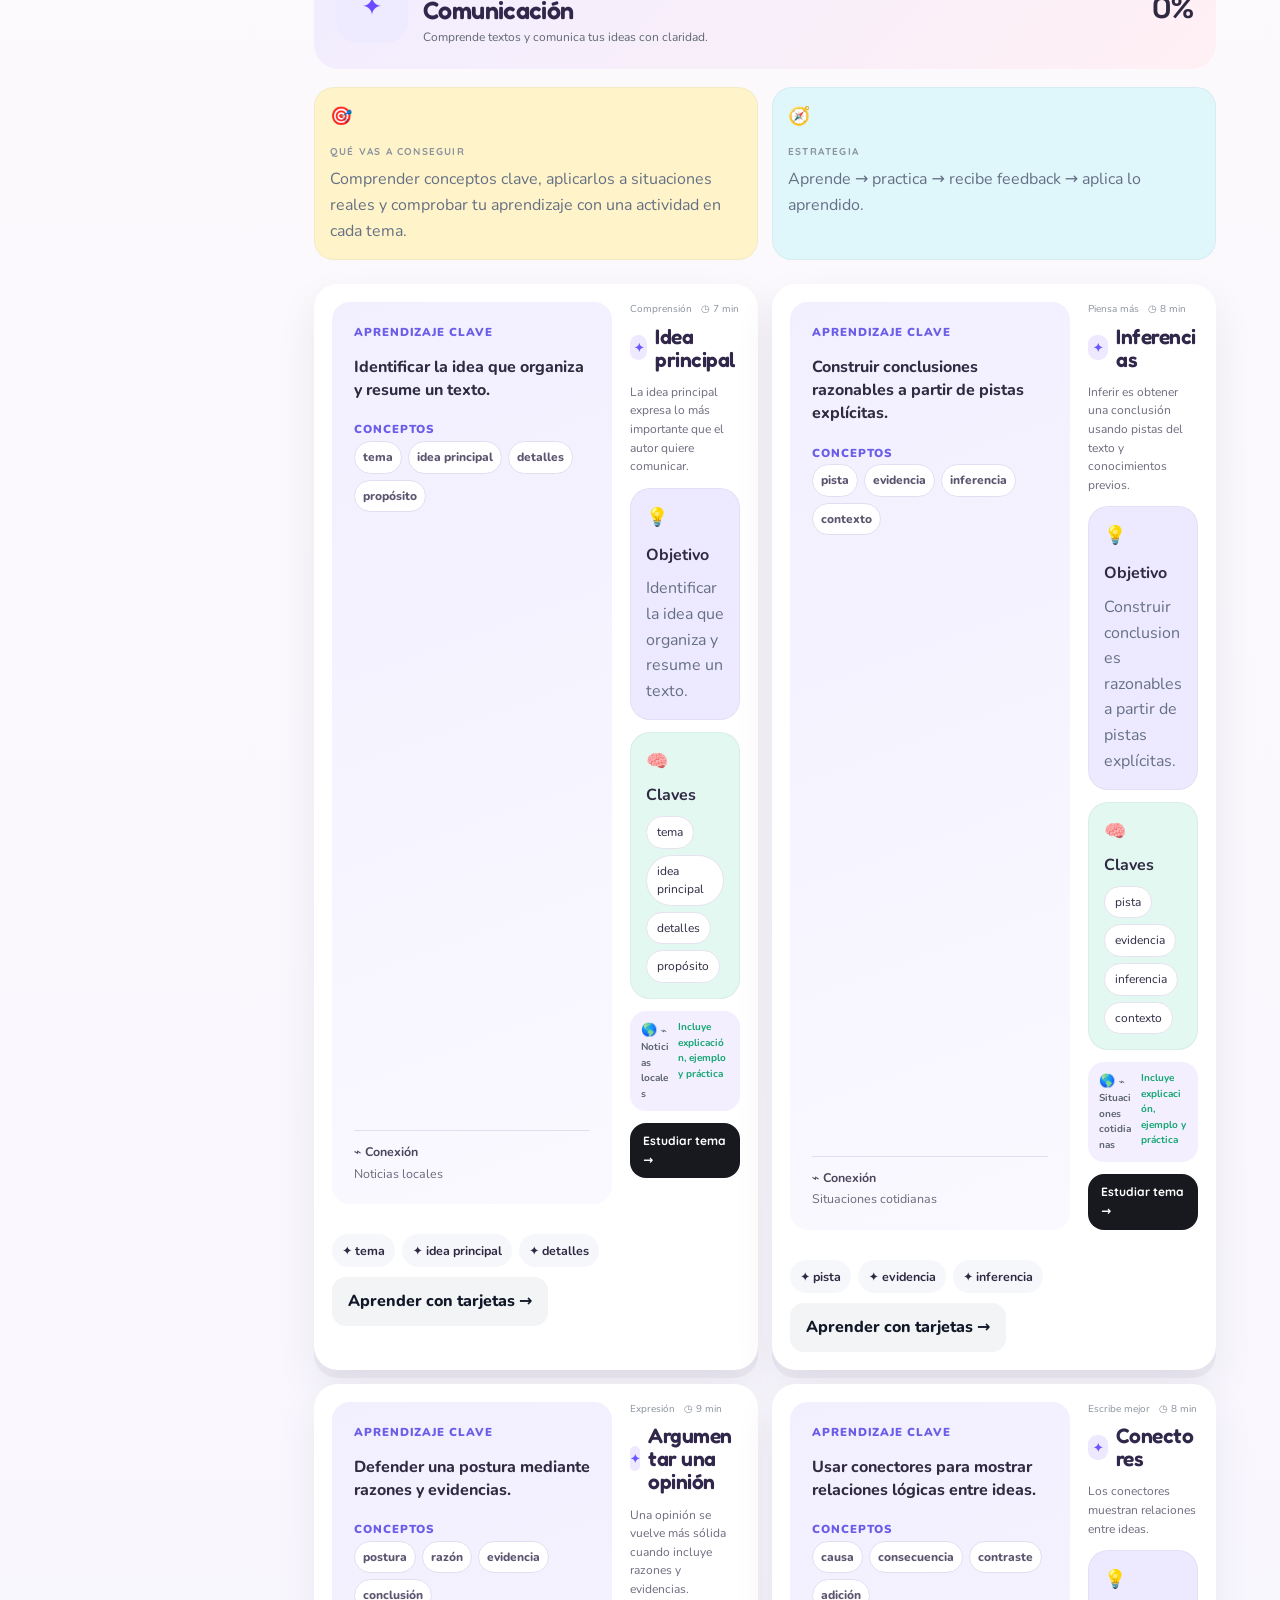
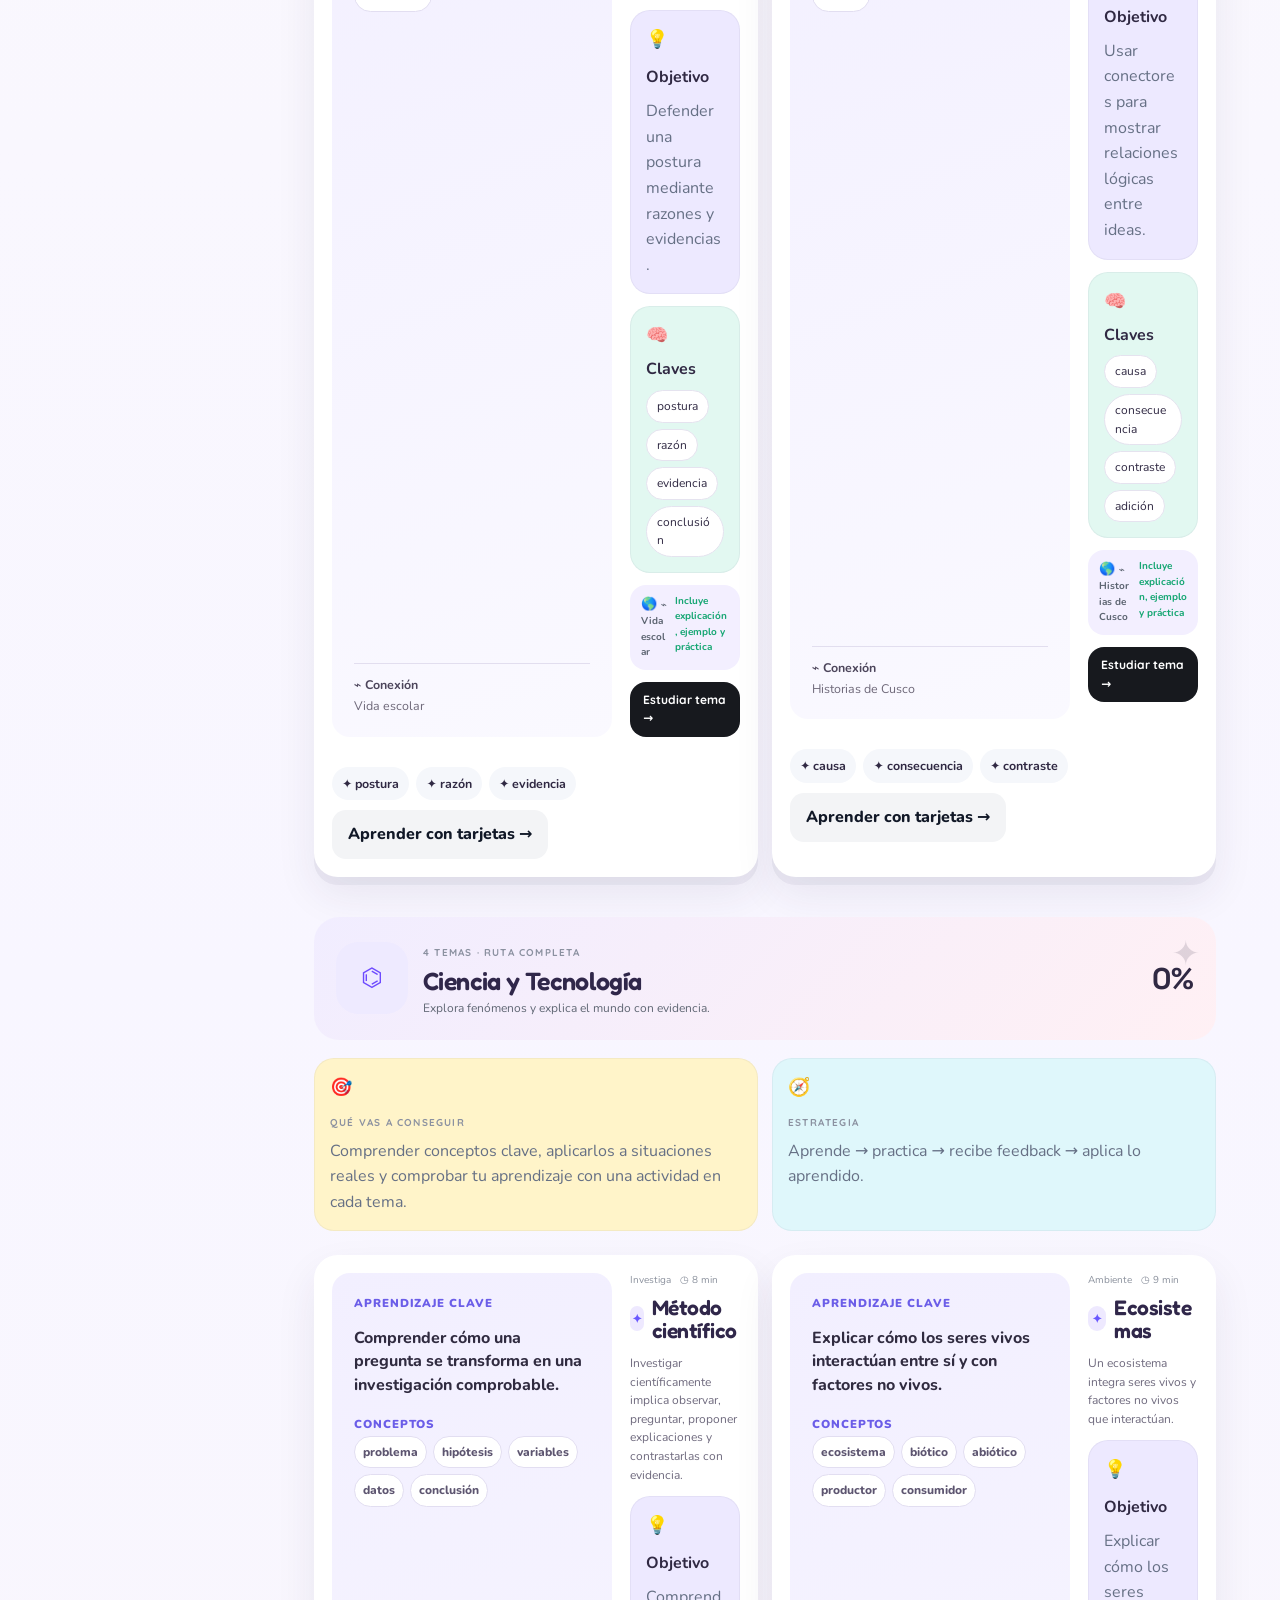
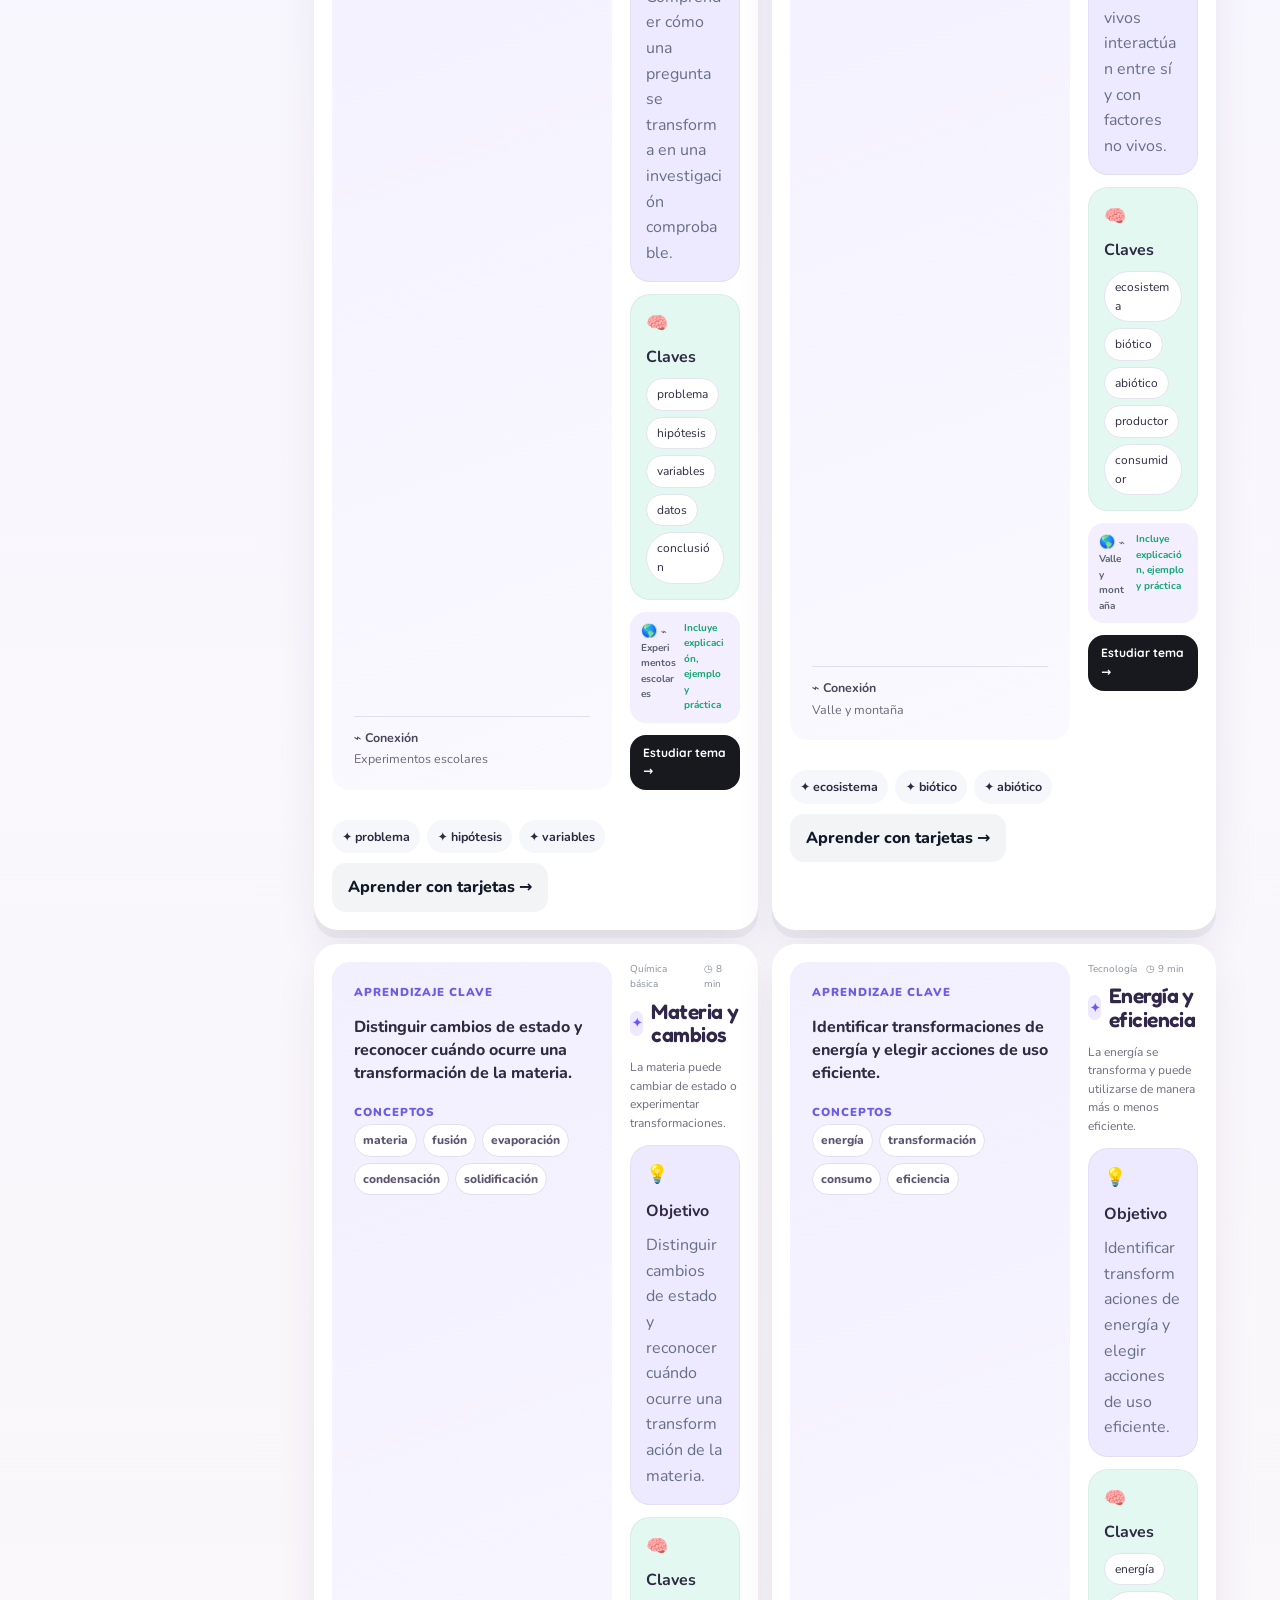
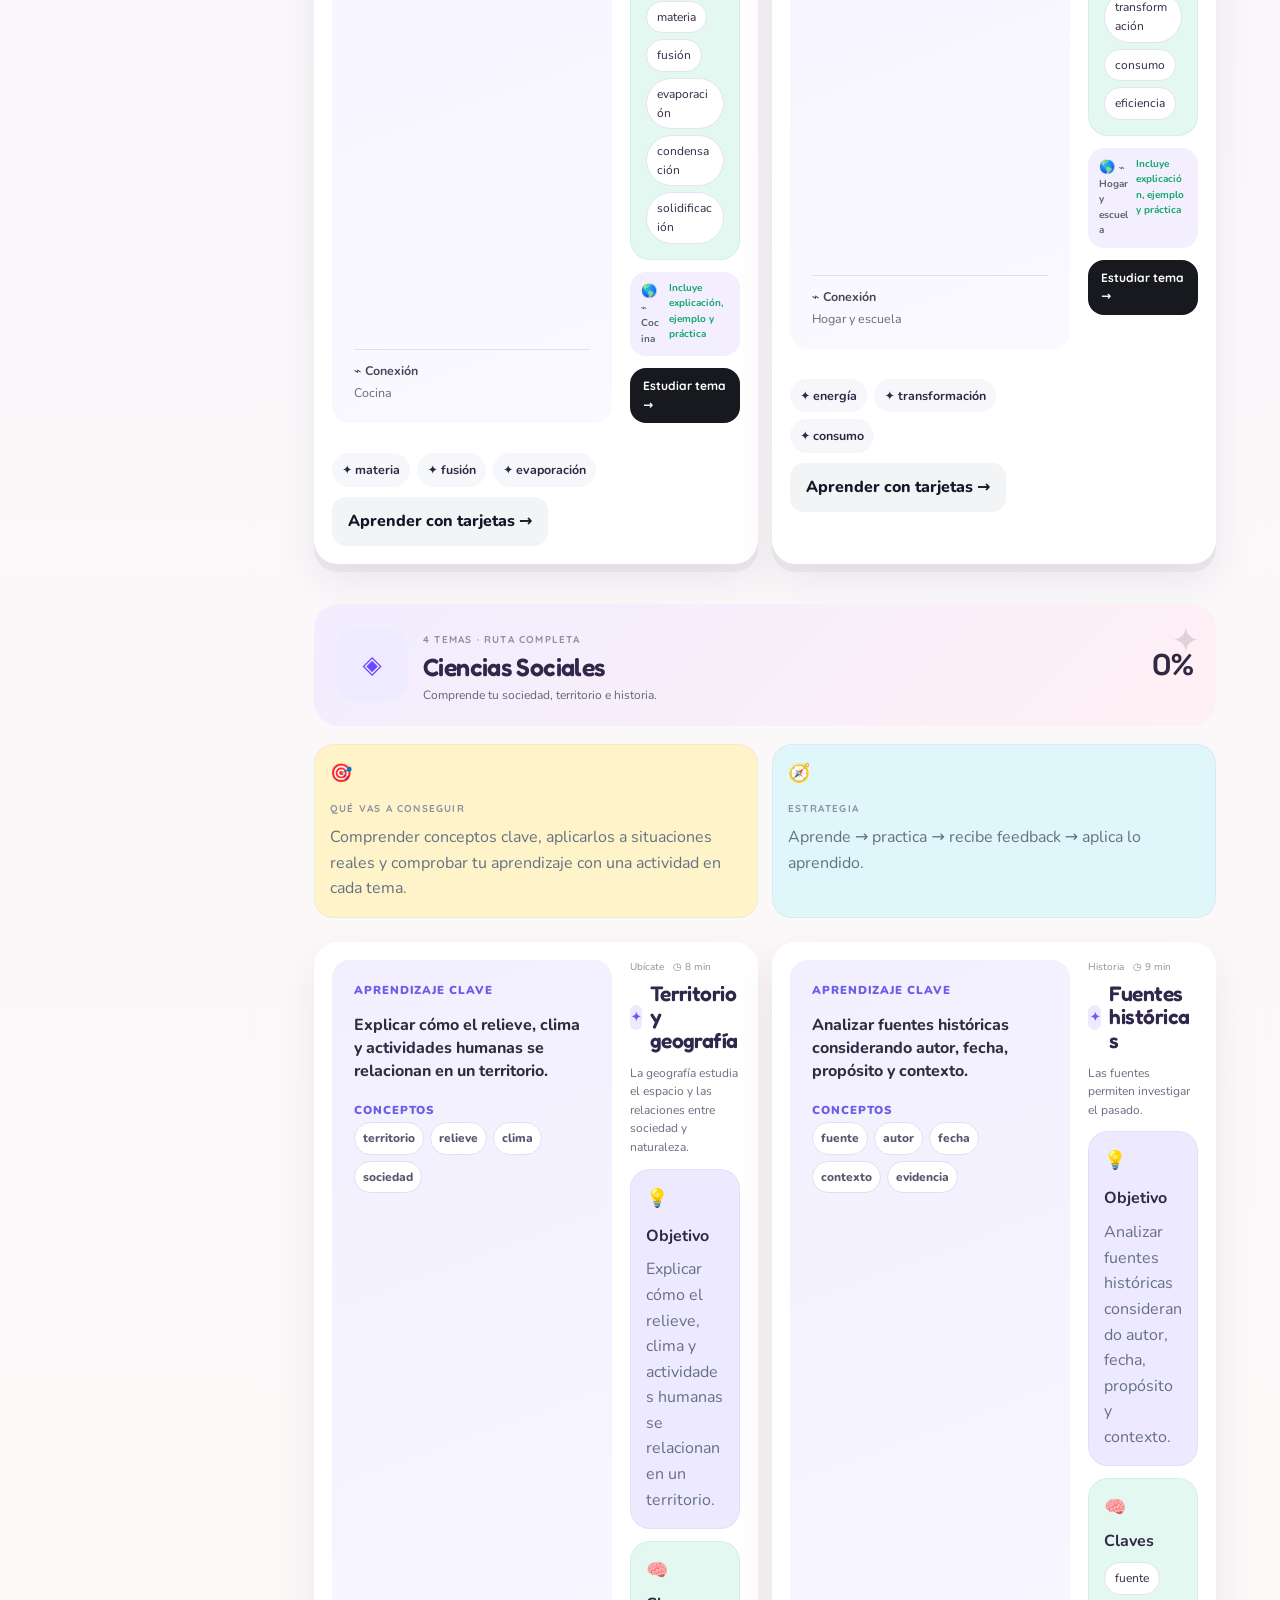
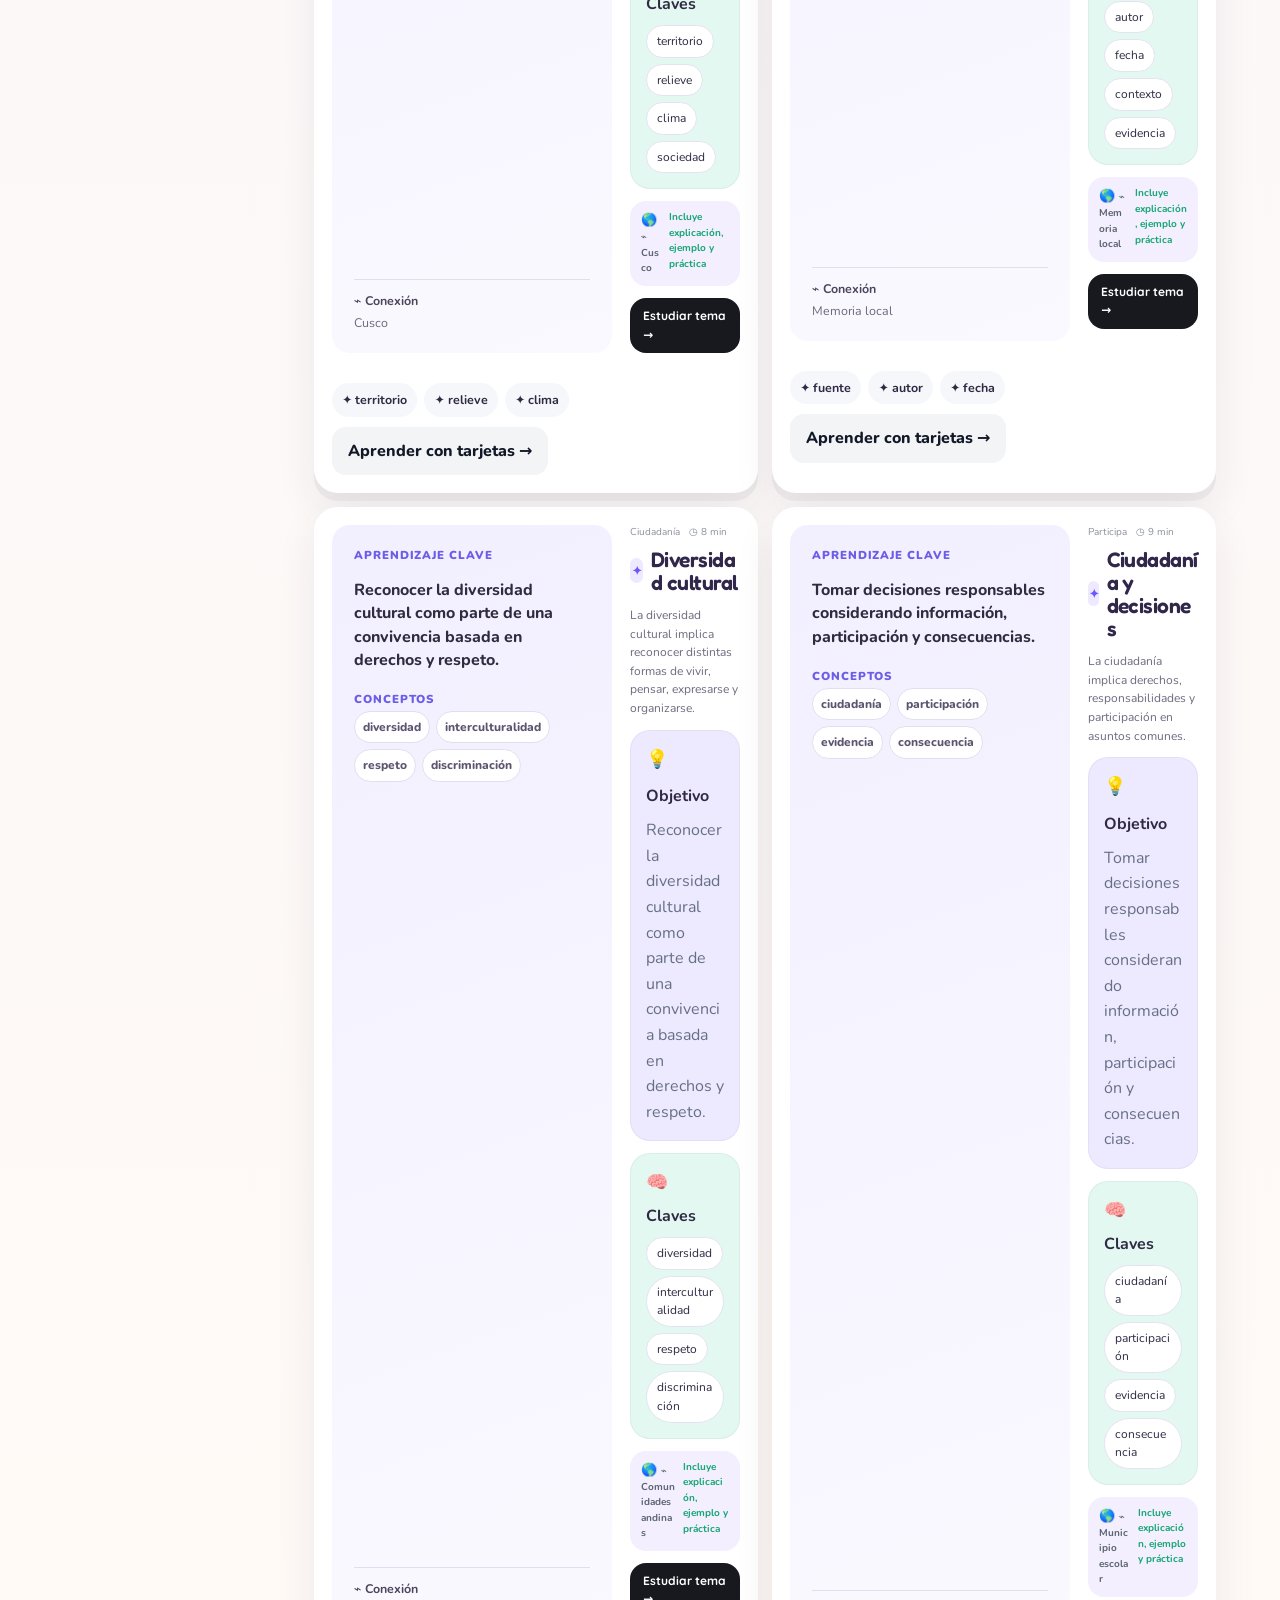
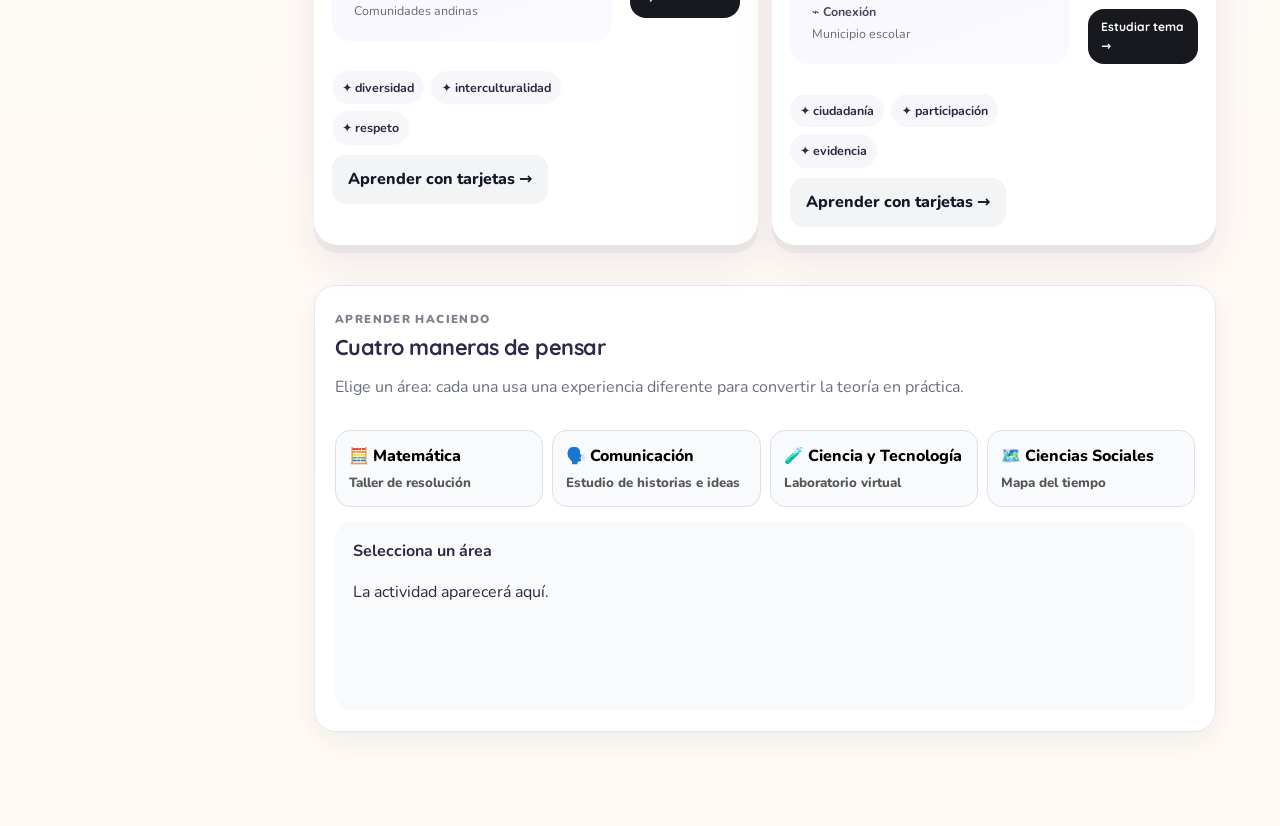
==== commit 7a962ccb: "fix: repair learning layout and responsive behavior" ====
--- a/pages/aprender.html
+++ b/pages/aprender.html
@@ -1 +1 @@
-<!doctype html><html lang="es"><head><meta charset="utf-8"><meta name="viewport" content="width=device-width, initial-scale=1"><meta name="description" content="NEXT LEVEL — aprende, juega y supera retos."><title>NEXT LEVEL · Aprende</title><link rel="stylesheet" href="../css/style.css"><link rel="stylesheet" href="../css/components.css"><link rel="stylesheet" href="../css/responsive.css"><link rel="stylesheet" href="../css/friendly.css"><link rel="stylesheet" href="../css/enhance.css"></head><body data-page="aprender"><div id="app"></div><script src="../data/cursos.js"></script><script src="../data/preguntas.js"></script><script src="../data/retos.js"></script><script src="../data/insignias.js"></script><script src="../js/storage.js"></script><script src="../js/app.js"></script><script src="../js/enhance.js"></script><script src="../js/quality.js"></script><script src="../js/interactive.js"></script><script src="../js/active-learning.js"></script><script src="../js/learn-layout-fix.js"></script></body></html>+<!doctype html><html lang="es"><head><meta charset="utf-8"><meta name="viewport" content="width=device-width, initial-scale=1"><meta name="description" content="NEXT LEVEL — aprende, juega y supera retos."><title>NEXT LEVEL · Aprende</title><link rel="stylesheet" href="../css/style.css"><link rel="stylesheet" href="../css/components.css"><link rel="stylesheet" href="../css/responsive.css"><link rel="stylesheet" href="../css/friendly.css"><link rel="stylesheet" href="../css/enhance.css"></head><body data-page="aprender"><div id="app"></div><script src="../data/cursos.js"></script><script src="../data/preguntas.js"></script><script src="../data/retos.js"></script><script src="../data/insignias.js"></script><script src="../js/storage.js"></script><script src="../js/app.js"></script><script src="../js/enhance.js"></script><script src="../js/quality.js"></script><script src="../js/interactive.js"></script><script src="../js/active-learning.js"></script><script src="../js/learn-layout-fix.js"></script><script src="../js/site-stability-v2.js"></script></body></html>
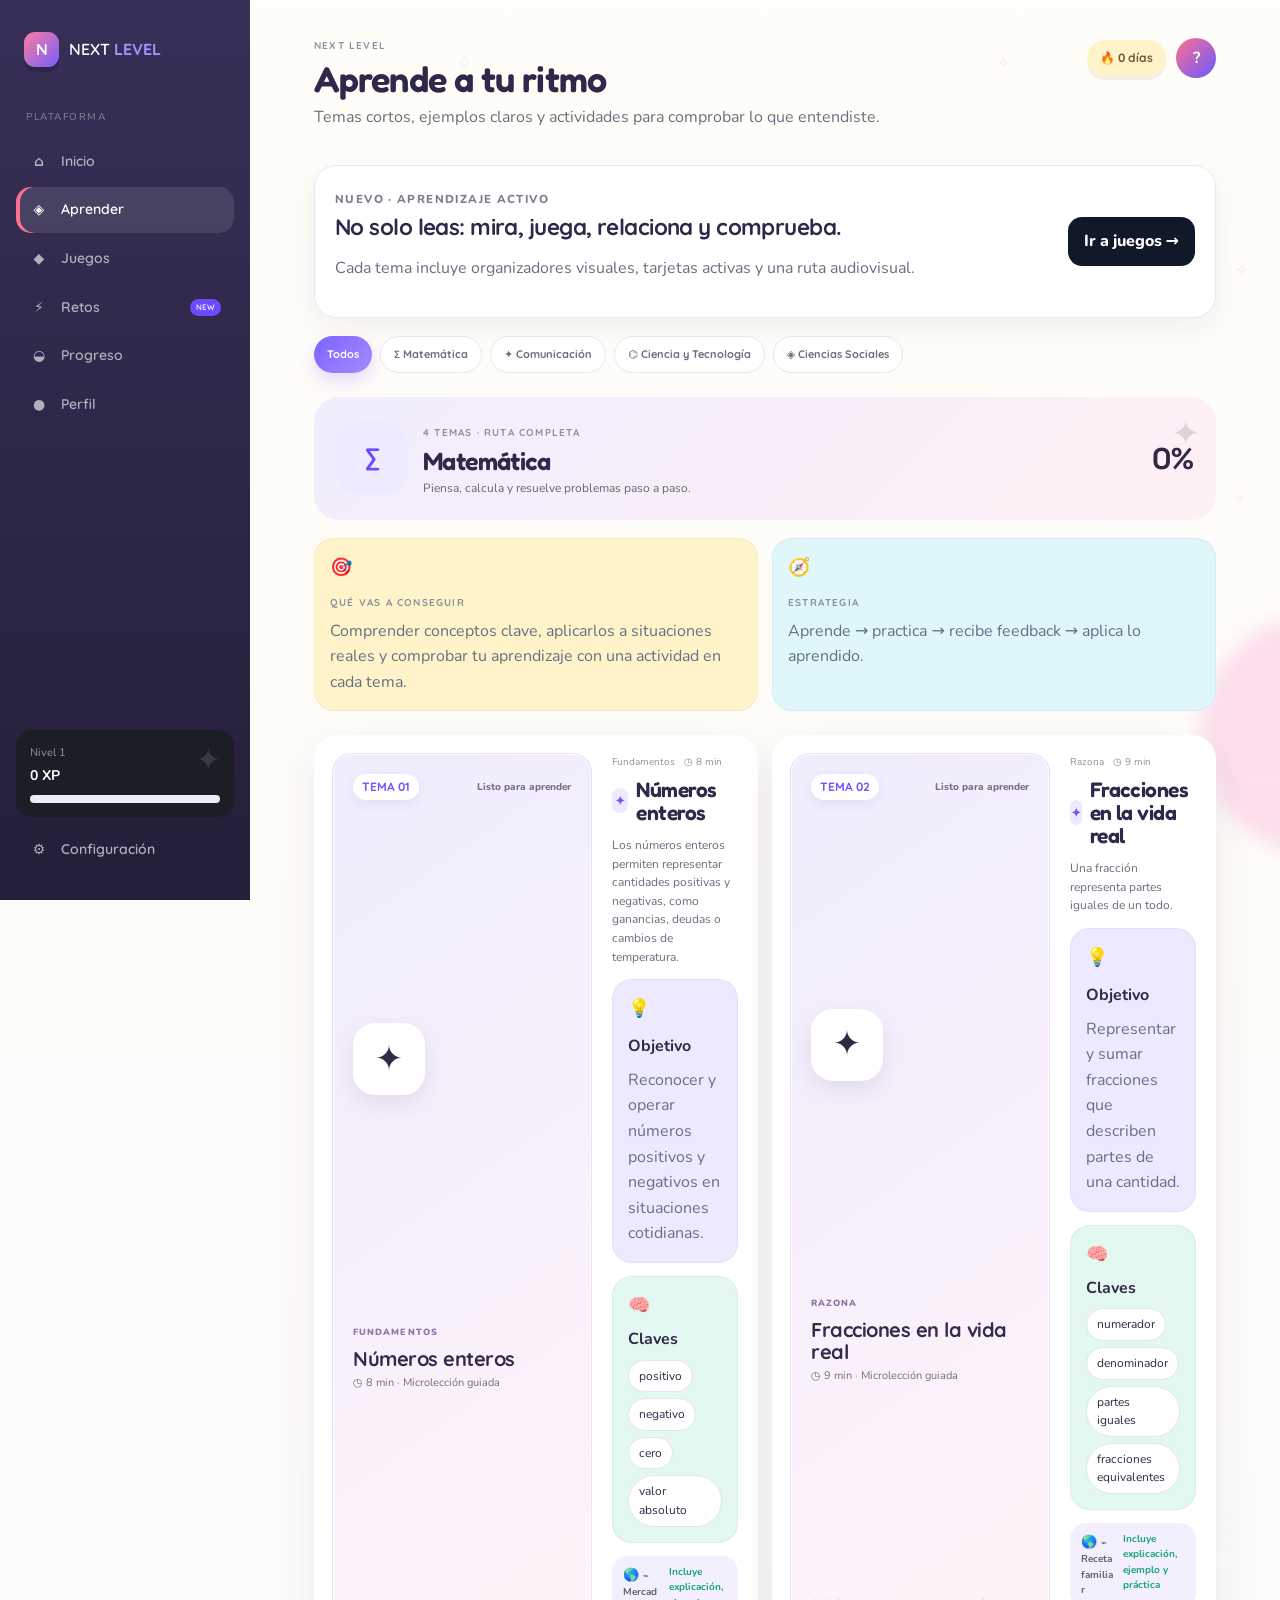
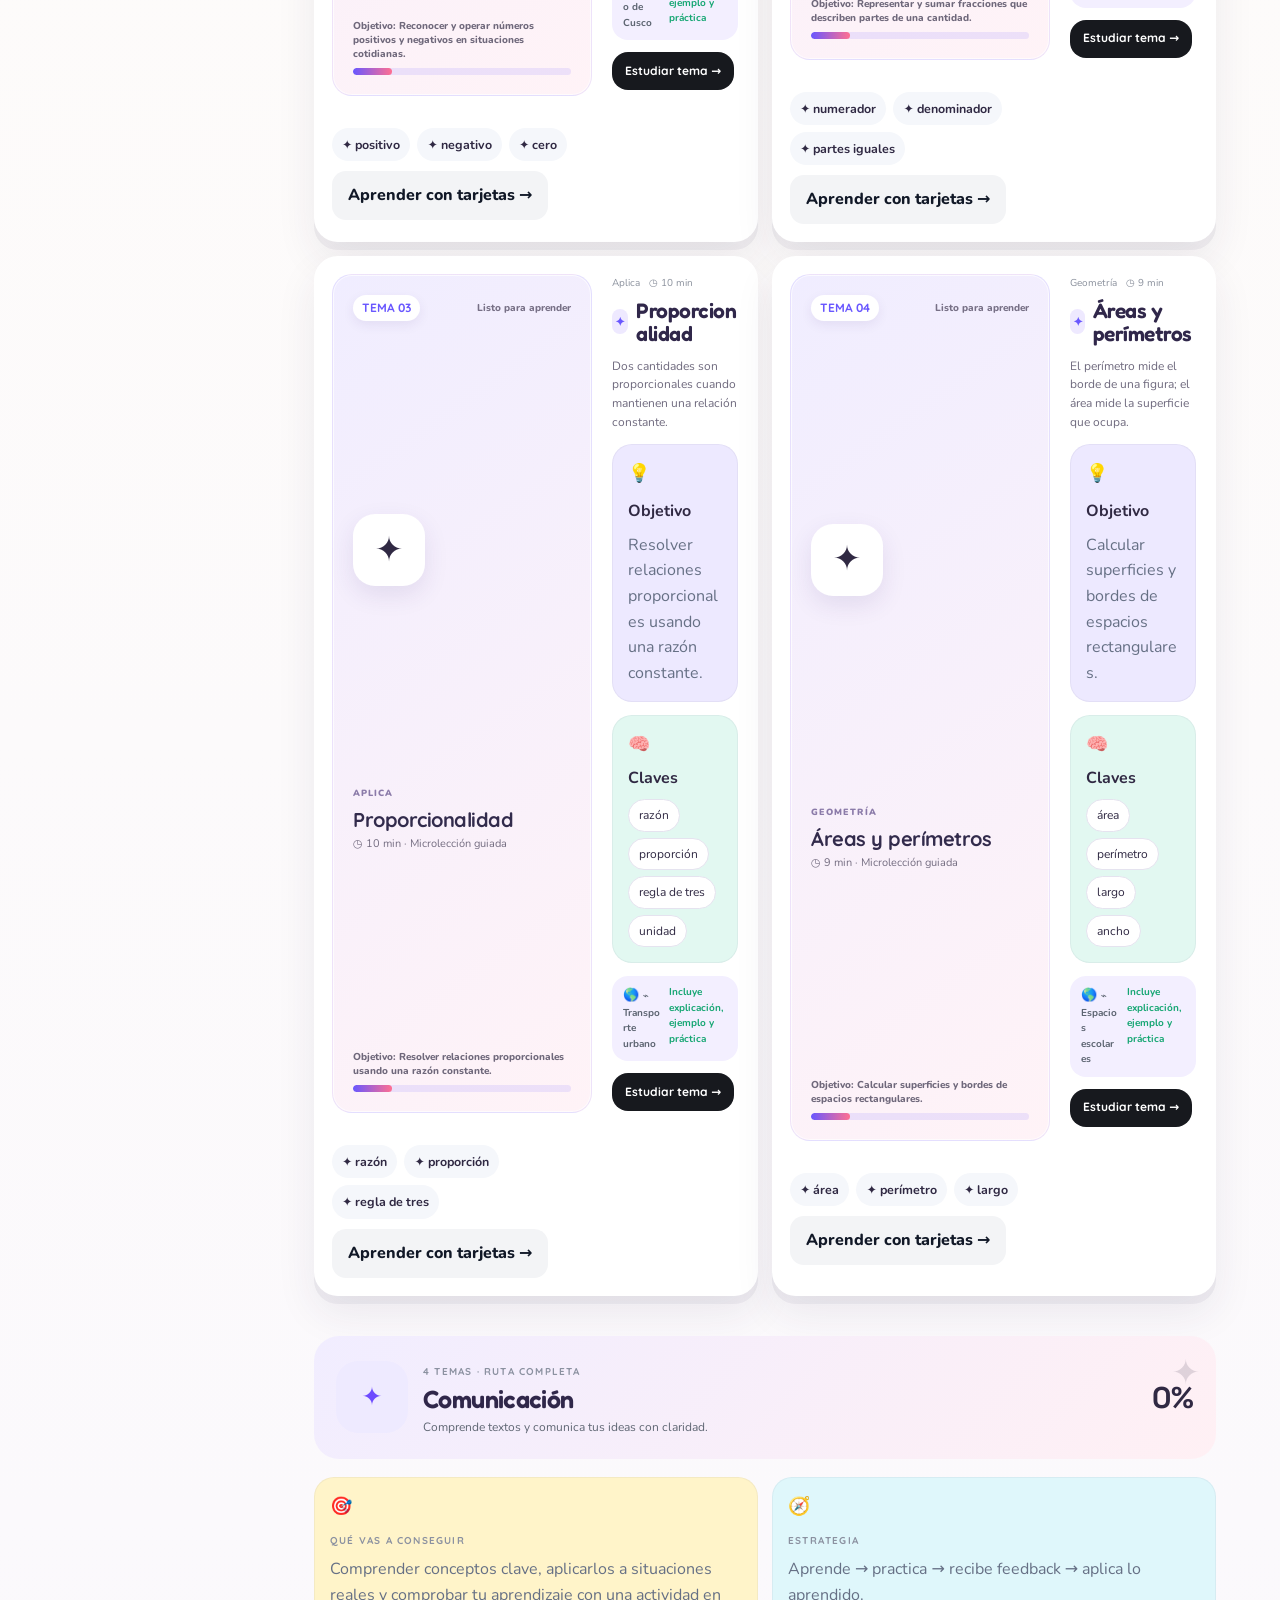
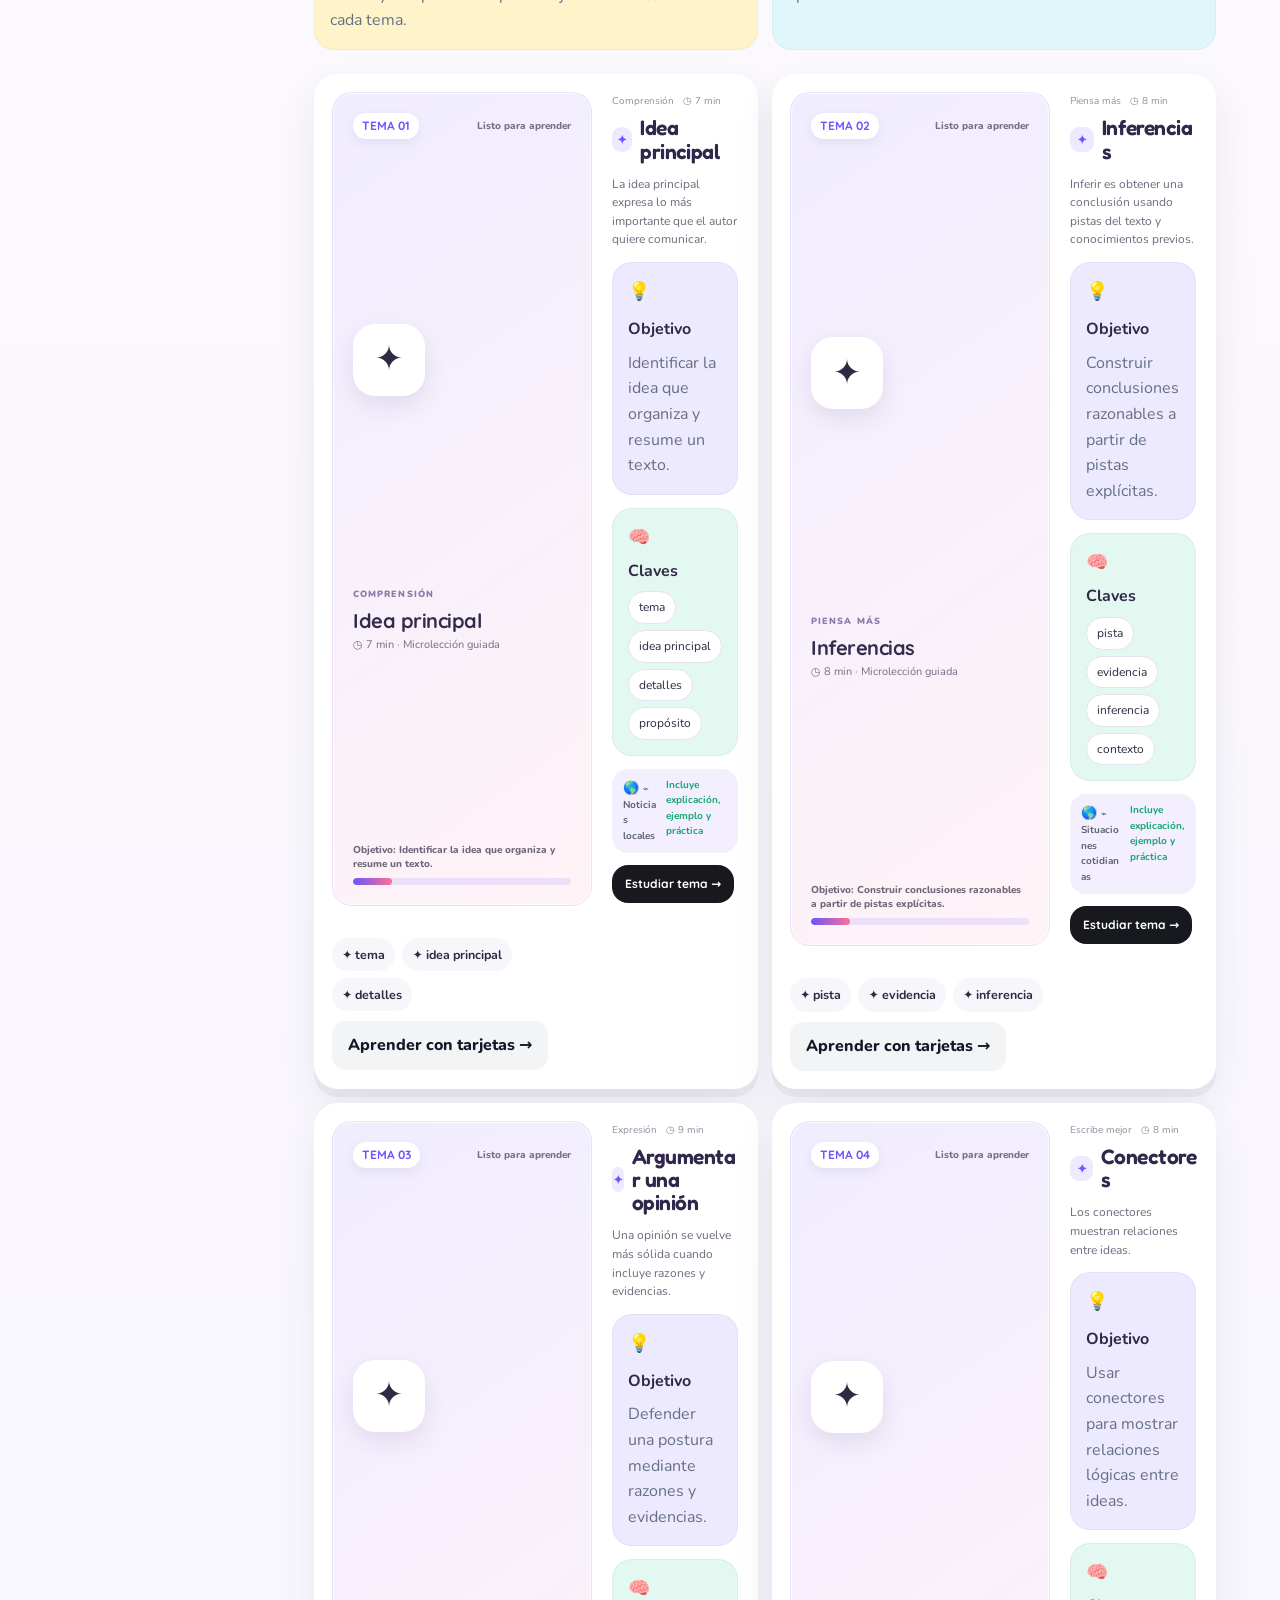
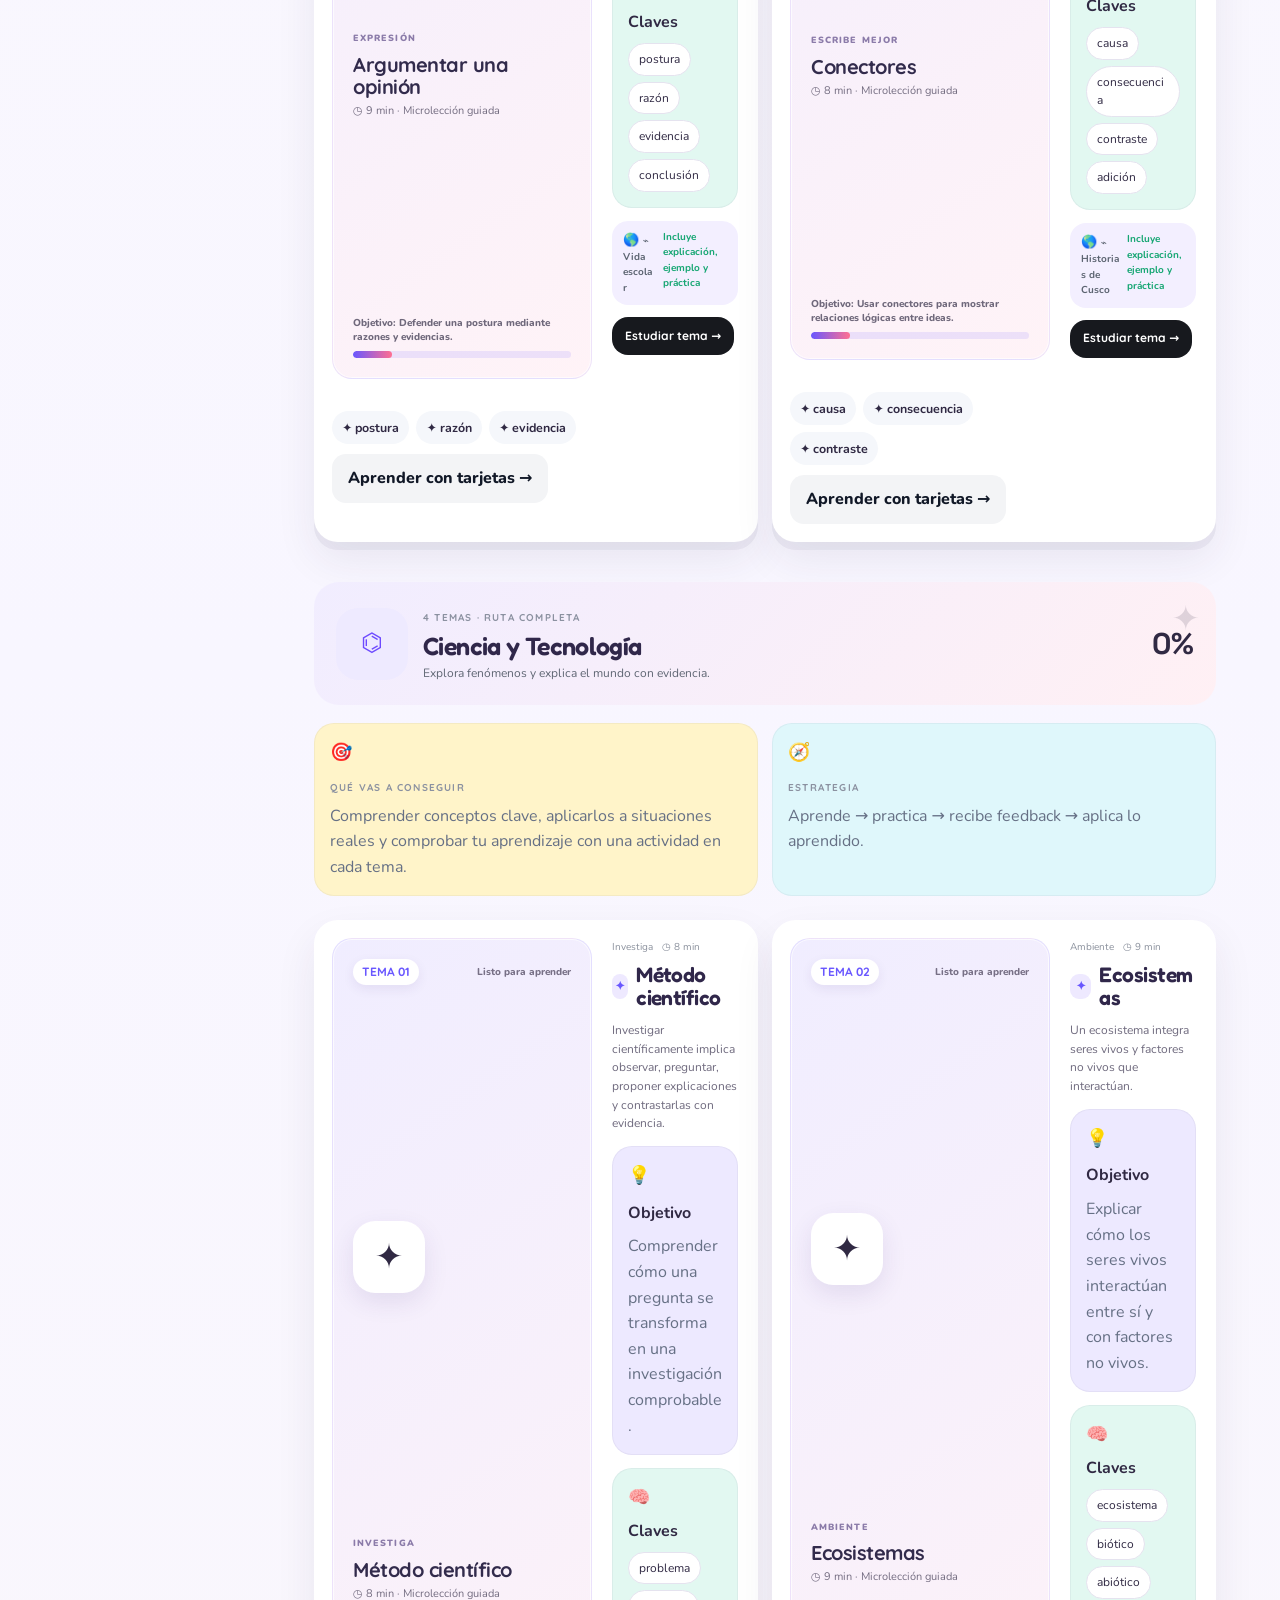
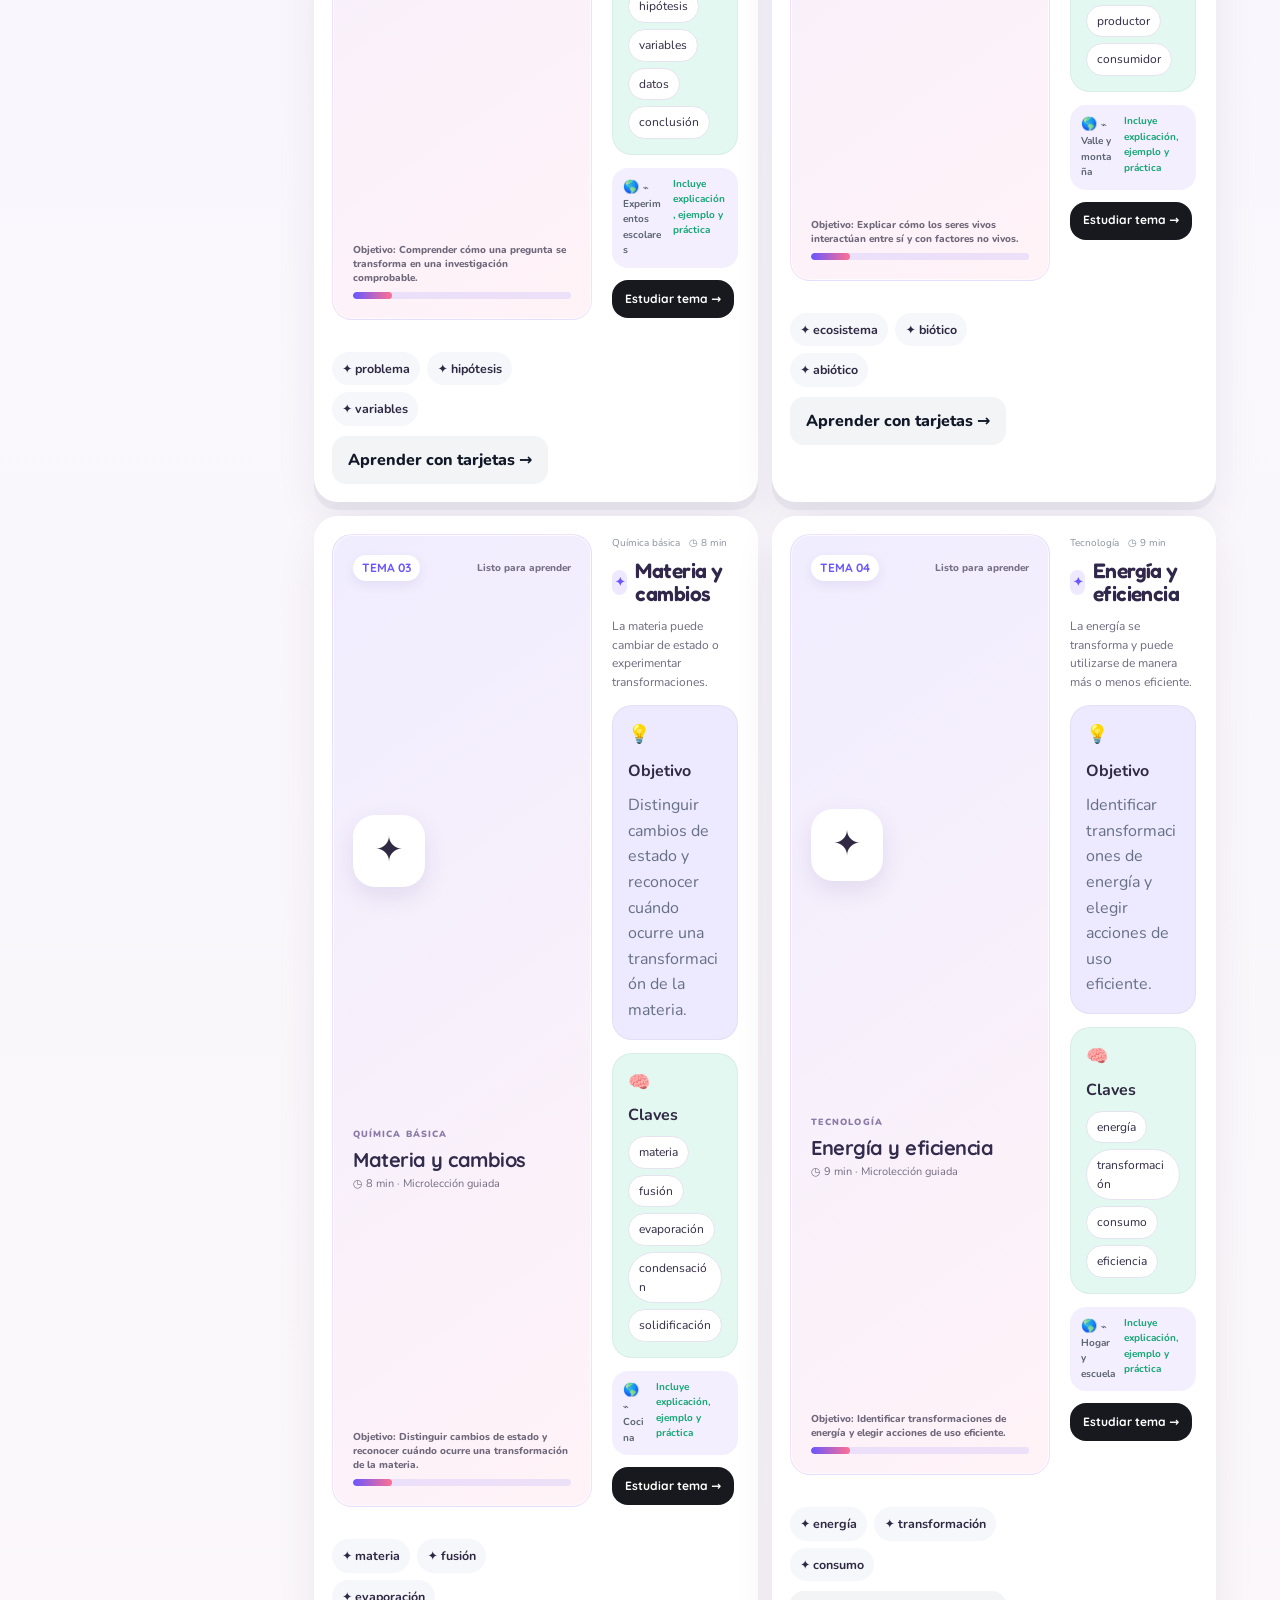
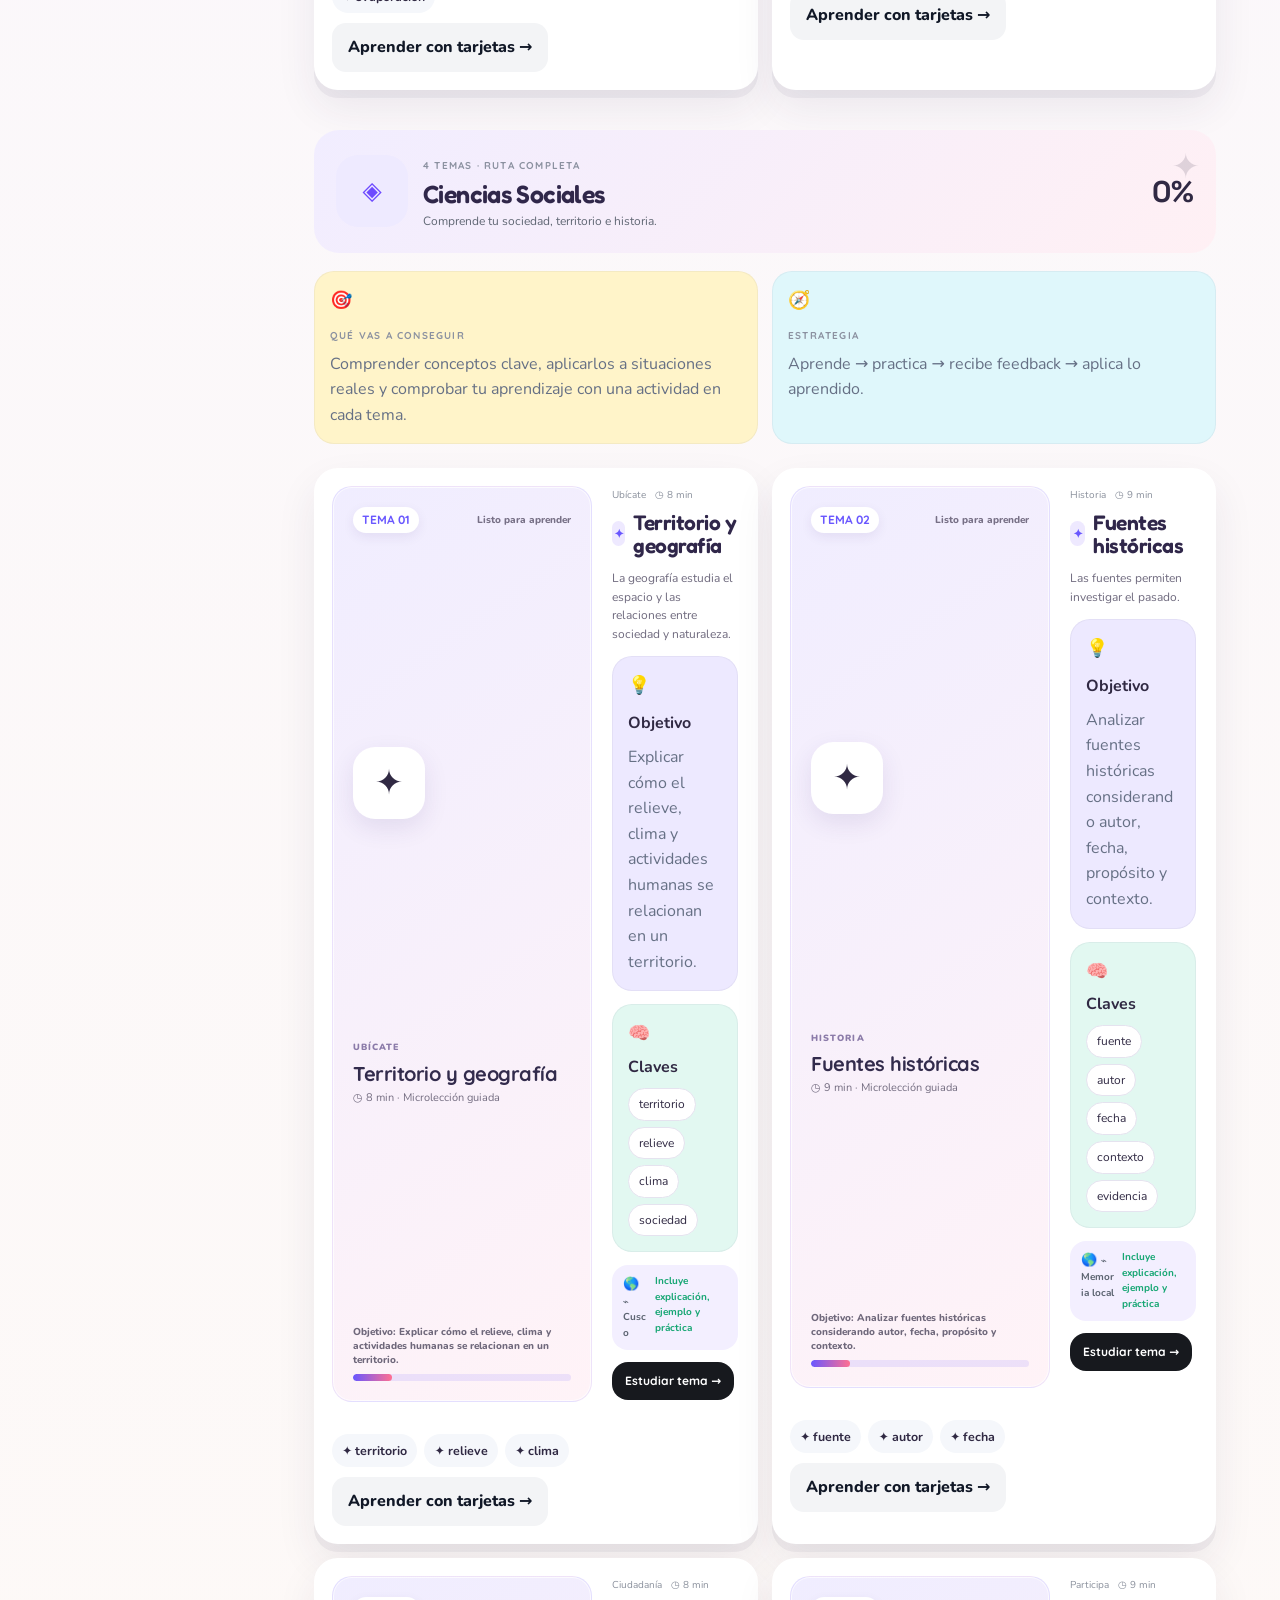
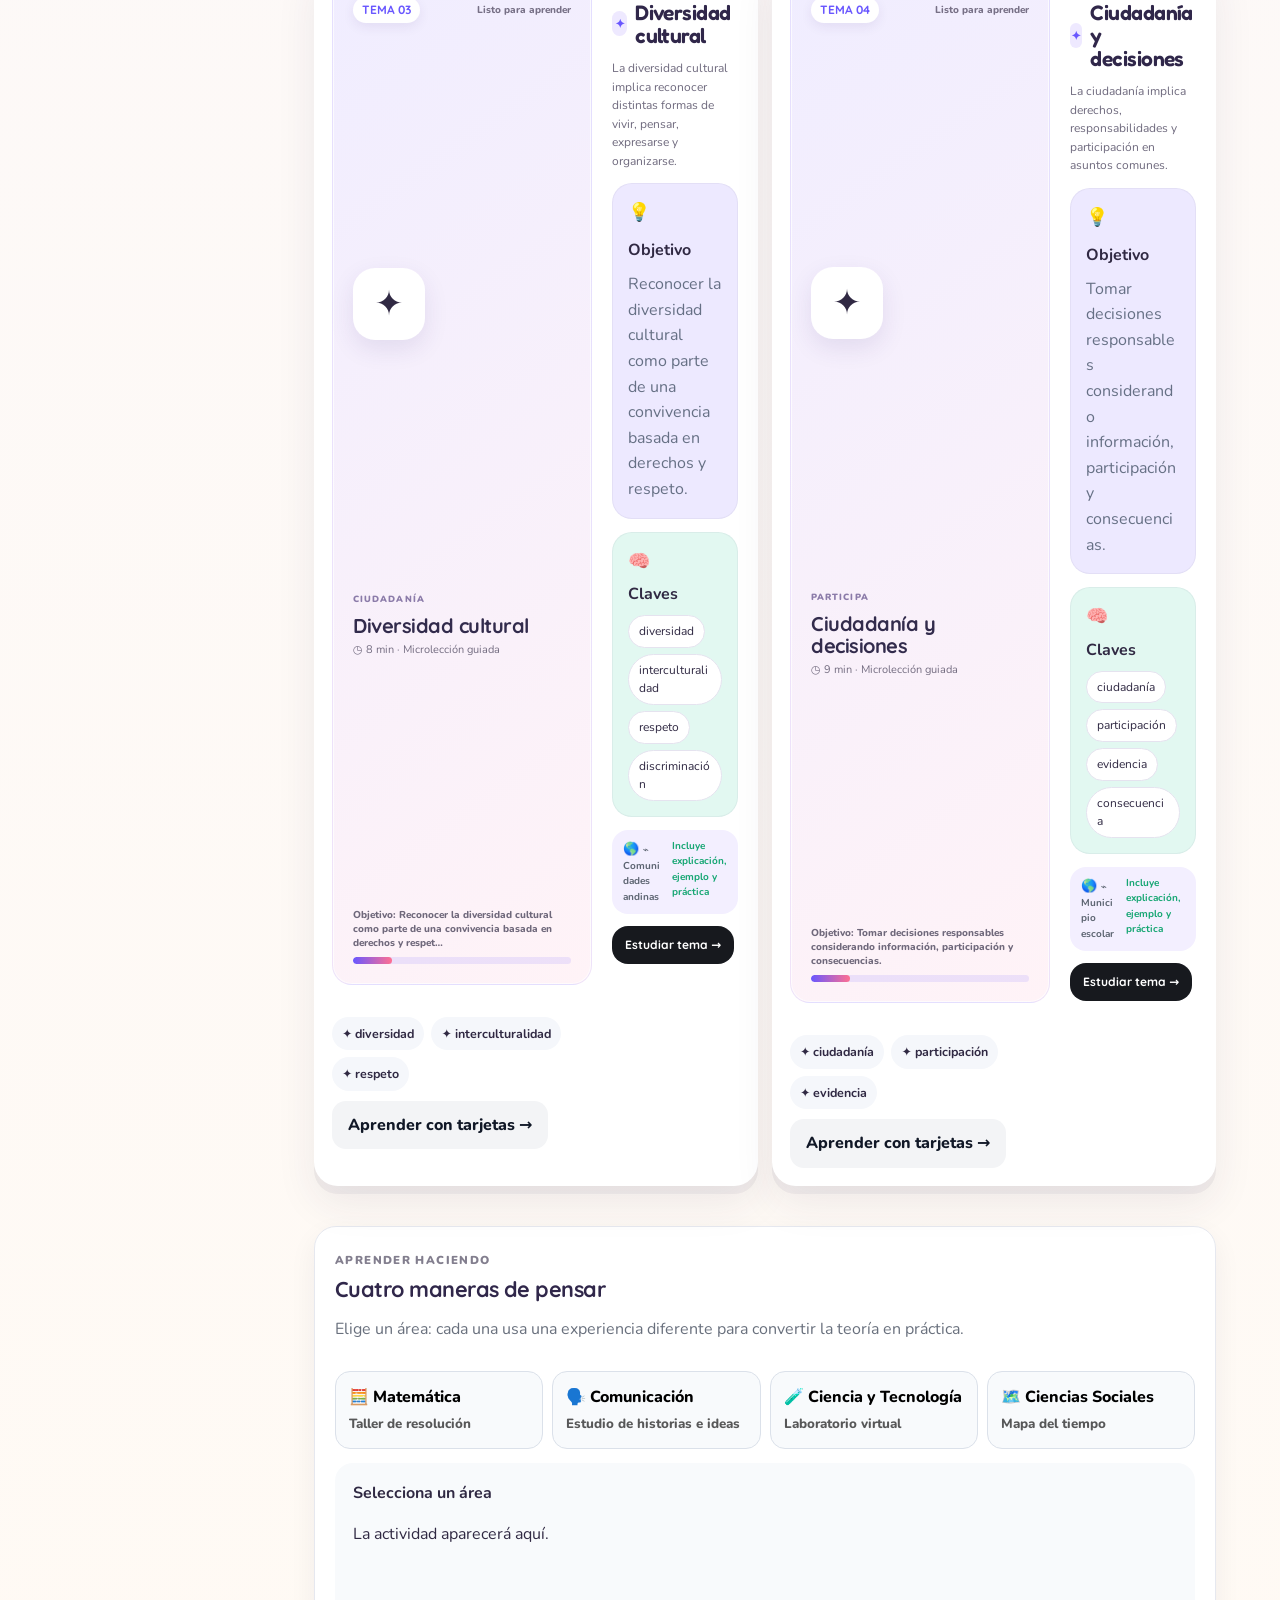
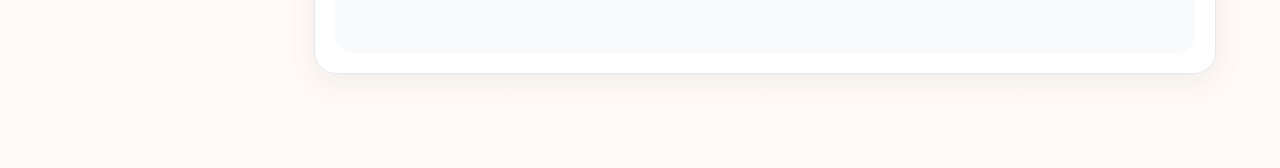
==== commit 43f5fcdf: "Cache-bust responsive fixes on learning page" ====
--- a/pages/aprender.html
+++ b/pages/aprender.html
@@ -1 +1 @@
-<!doctype html><html lang="es"><head><meta charset="utf-8"><meta name="viewport" content="width=device-width, initial-scale=1"><meta name="description" content="NEXT LEVEL — aprende, juega y supera retos."><title>NEXT LEVEL · Aprende</title><link rel="stylesheet" href="../css/style.css"><link rel="stylesheet" href="../css/components.css"><link rel="stylesheet" href="../css/responsive.css"><link rel="stylesheet" href="../css/friendly.css"><link rel="stylesheet" href="../css/enhance.css"></head><body data-page="aprender"><div id="app"></div><script src="../data/cursos.js"></script><script src="../data/preguntas.js"></script><script src="../data/retos.js"></script><script src="../data/insignias.js"></script><script src="../js/storage.js"></script><script src="../js/app.js"></script><script src="../js/enhance.js"></script><script src="../js/quality.js"></script><script src="../js/interactive.js"></script><script src="../js/active-learning.js"></script><script src="../js/learn-layout-fix.js"></script><script src="../js/site-stability-v2.js"></script></body></html>+<!doctype html><html lang="es"><head><meta charset="utf-8"><meta name="viewport" content="width=device-width, initial-scale=1, viewport-fit=cover"><meta name="description" content="NEXT LEVEL — aprende, juega y supera retos."><title>NEXT LEVEL · Aprende</title><link rel="stylesheet" href="../css/style.css"><link rel="stylesheet" href="../css/components.css"><link rel="stylesheet" href="../css/responsive.css"><link rel="stylesheet" href="../css/friendly.css"><link rel="stylesheet" href="../css/enhance.css"></head><body data-page="aprender"><div id="app"></div><script src="../data/cursos.js"></script><script src="../data/preguntas.js"></script><script src="../data/retos.js"></script><script src="../data/insignias.js"></script><script src="../js/storage.js"></script><script src="../js/app.js"></script><script src="../js/enhance.js"></script><script src="../js/quality.js"></script><script src="../js/interactive.js"></script><script src="../js/active-learning.js"></script><script src="../js/learn-layout-fix.js"></script><script src="../js/site-stability-v2.js?v=4"></script></body></html>
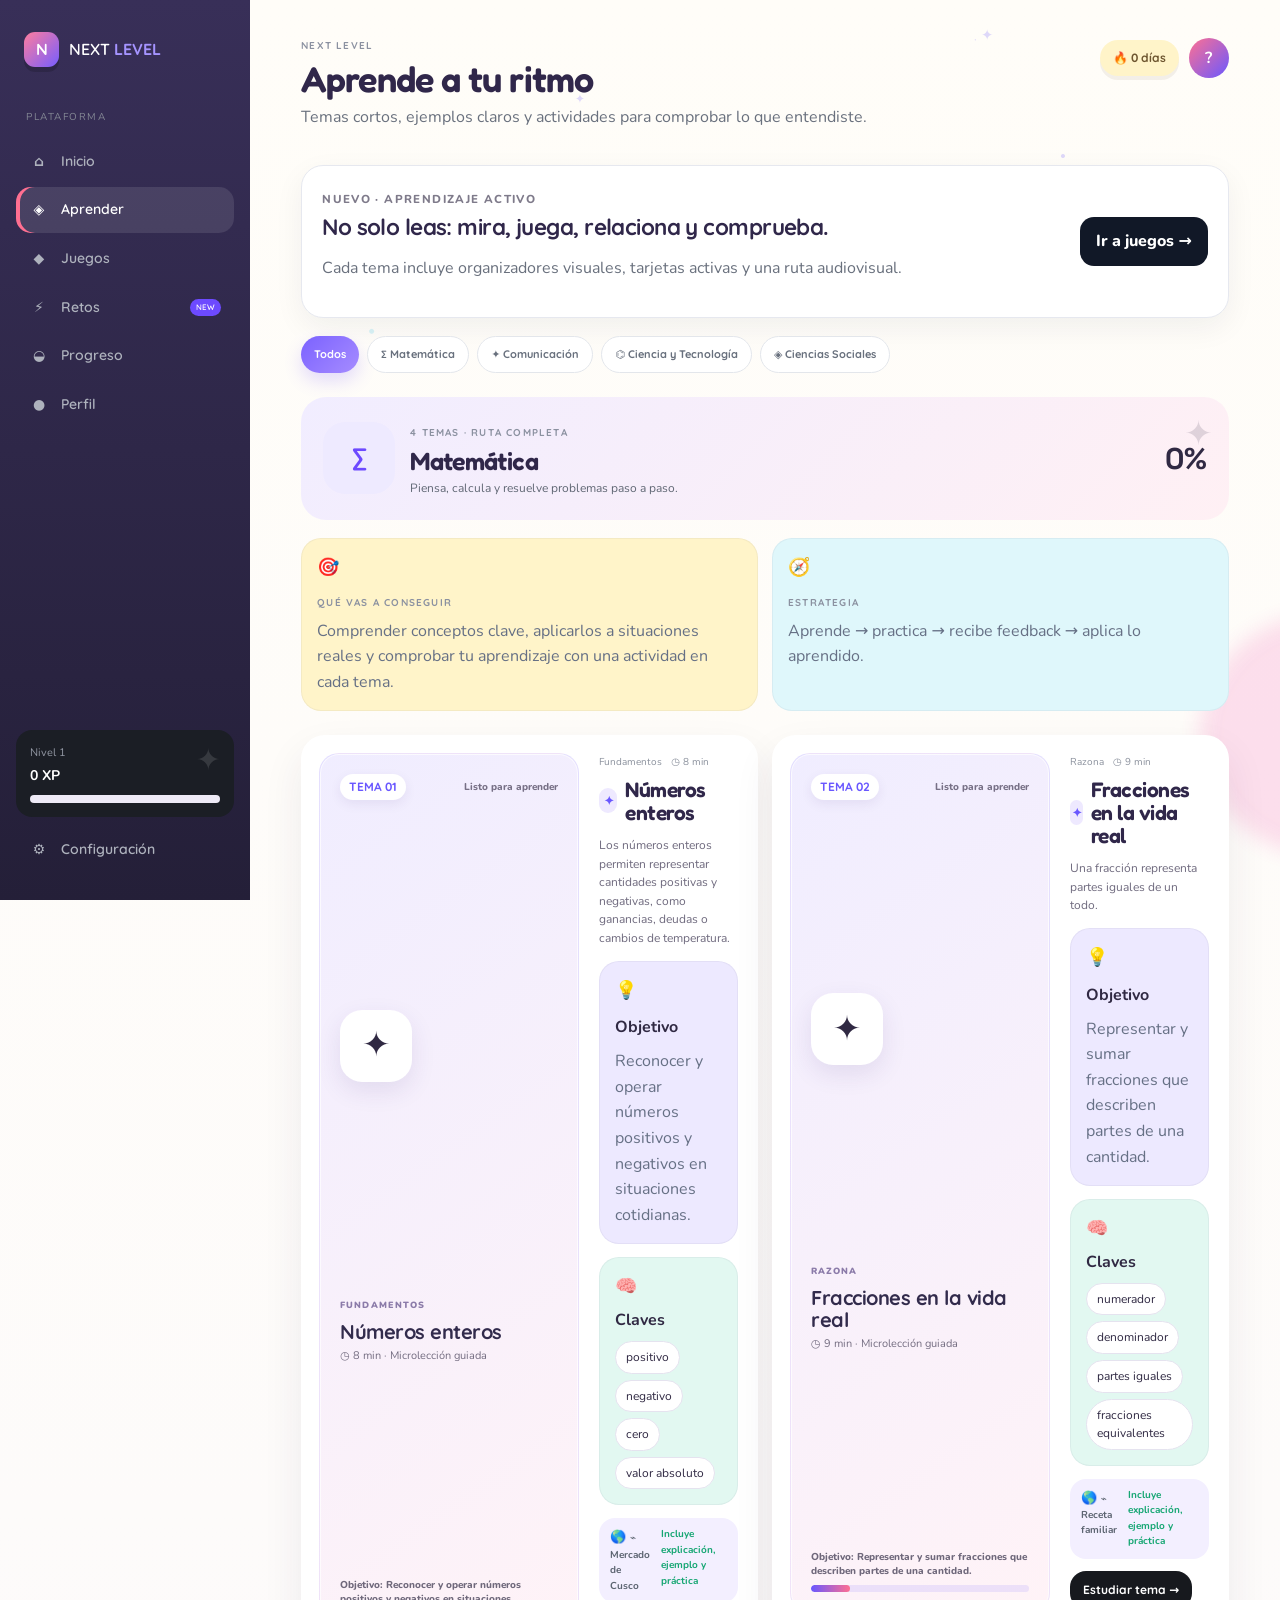
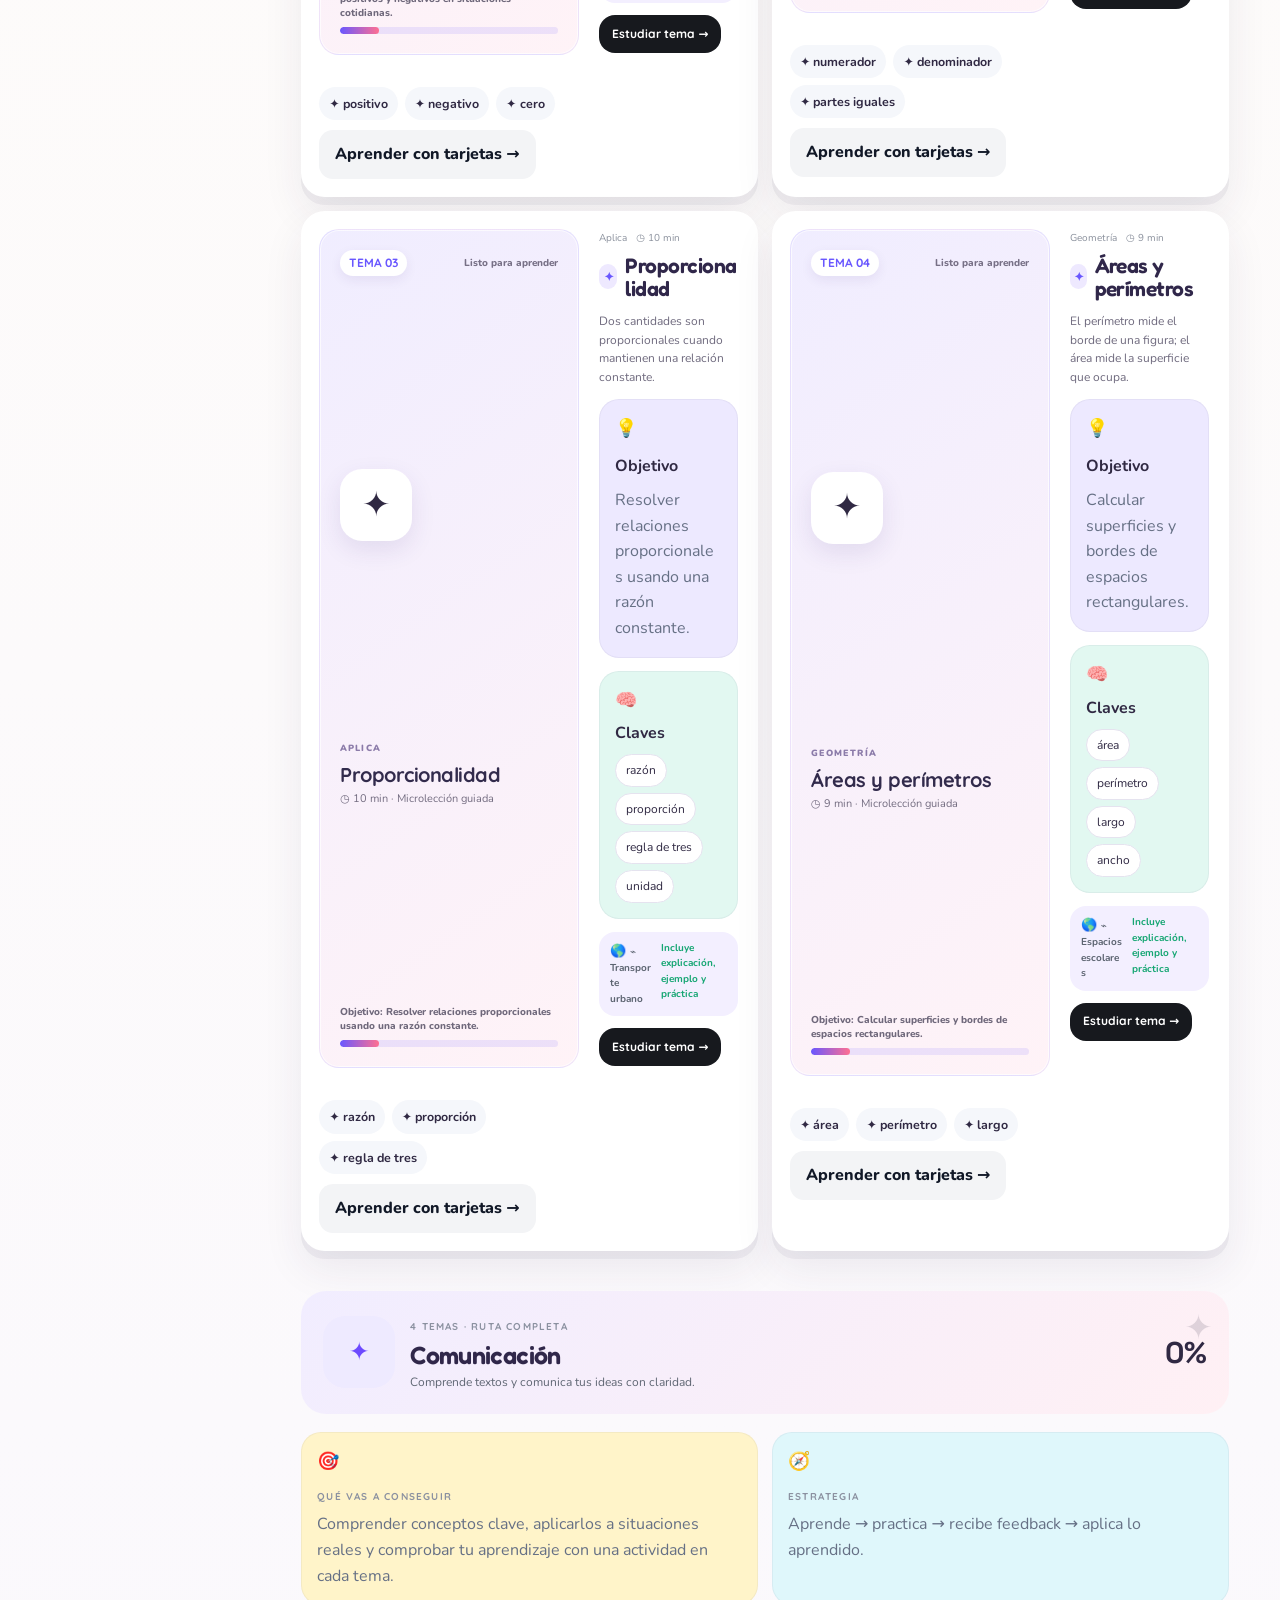
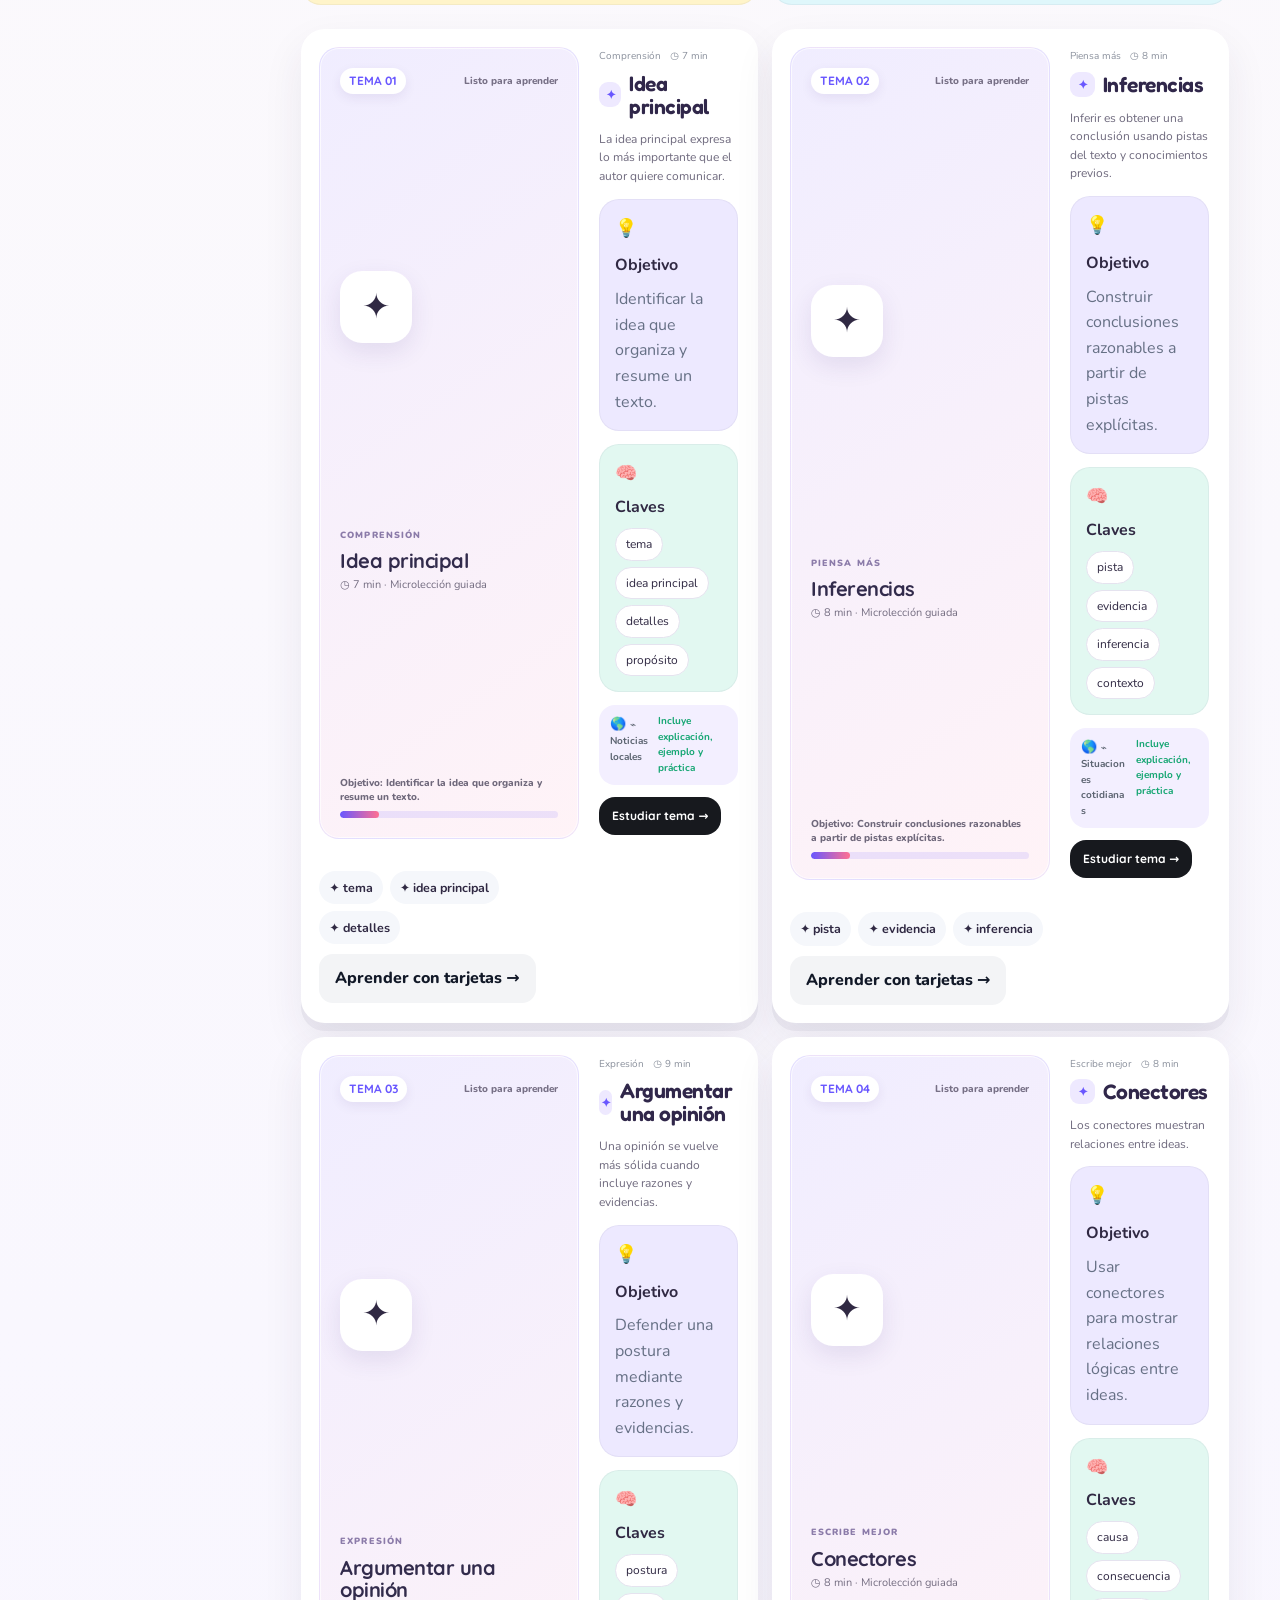
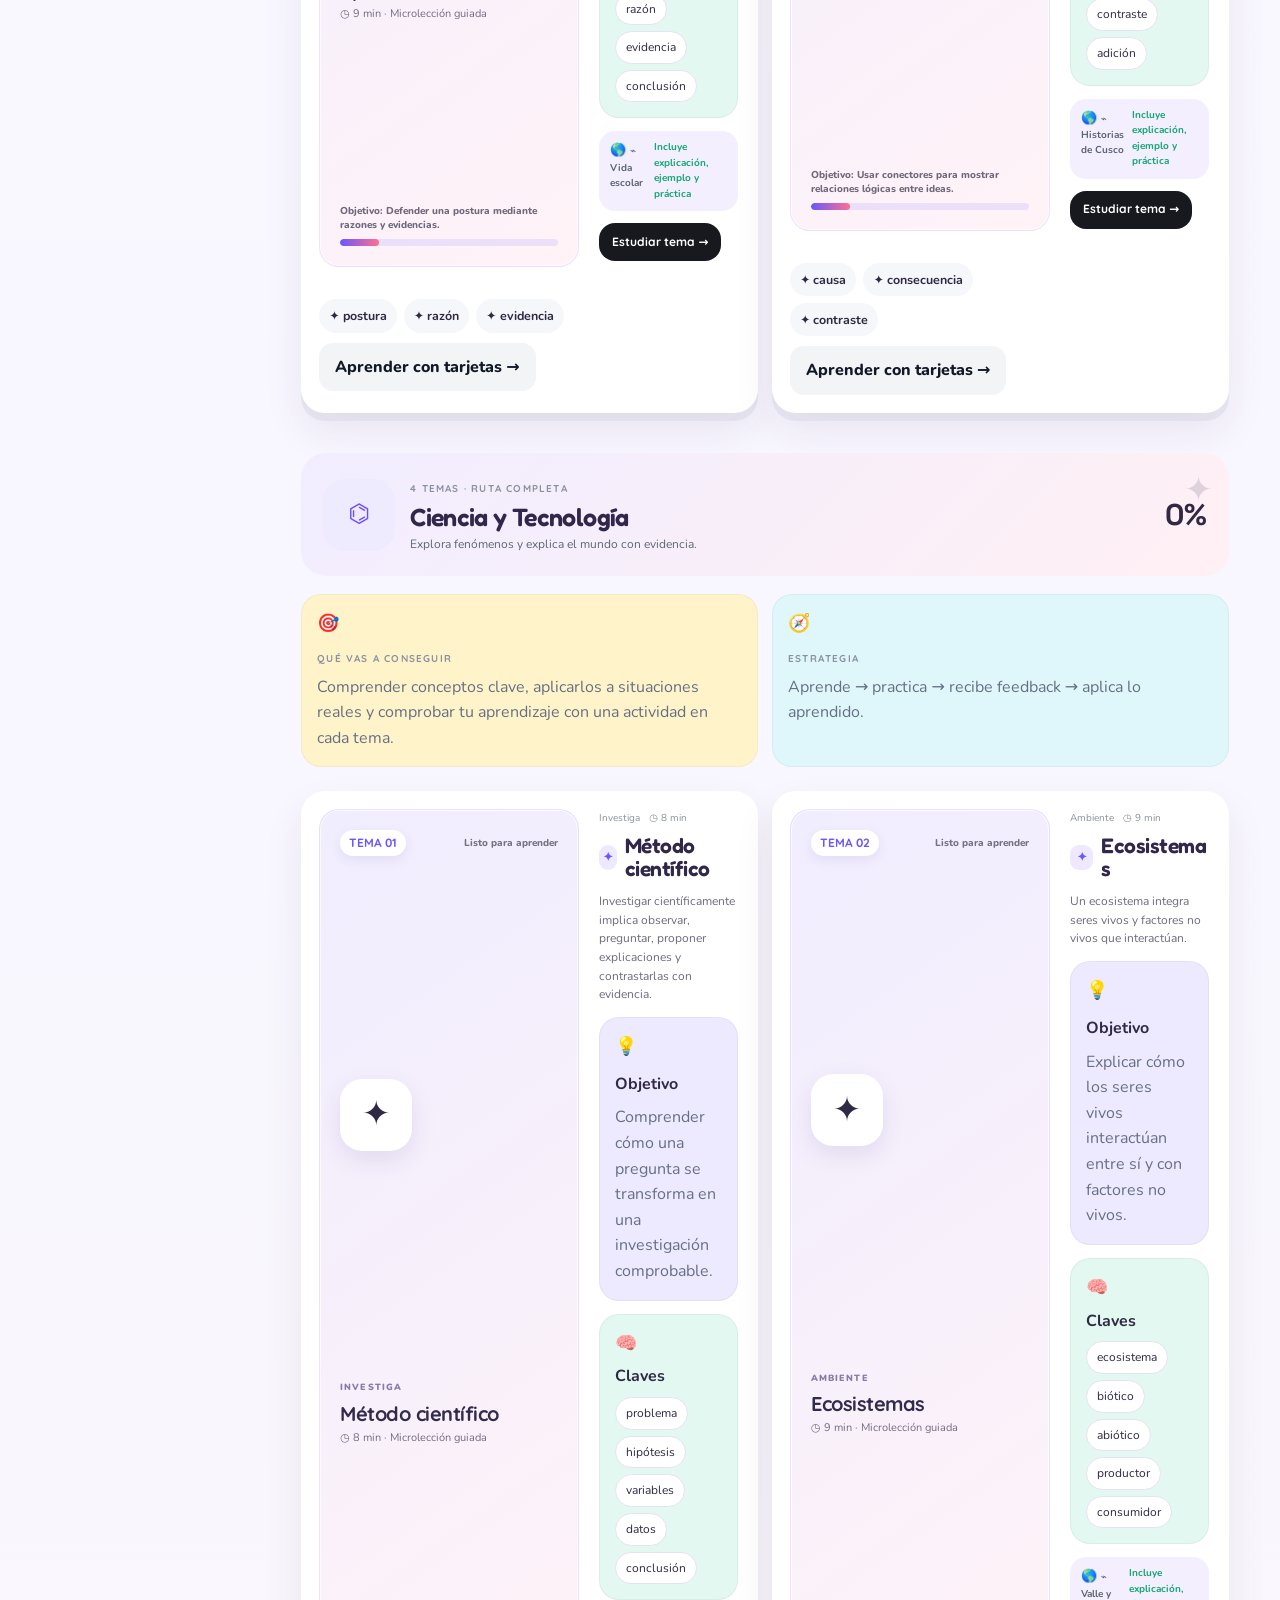
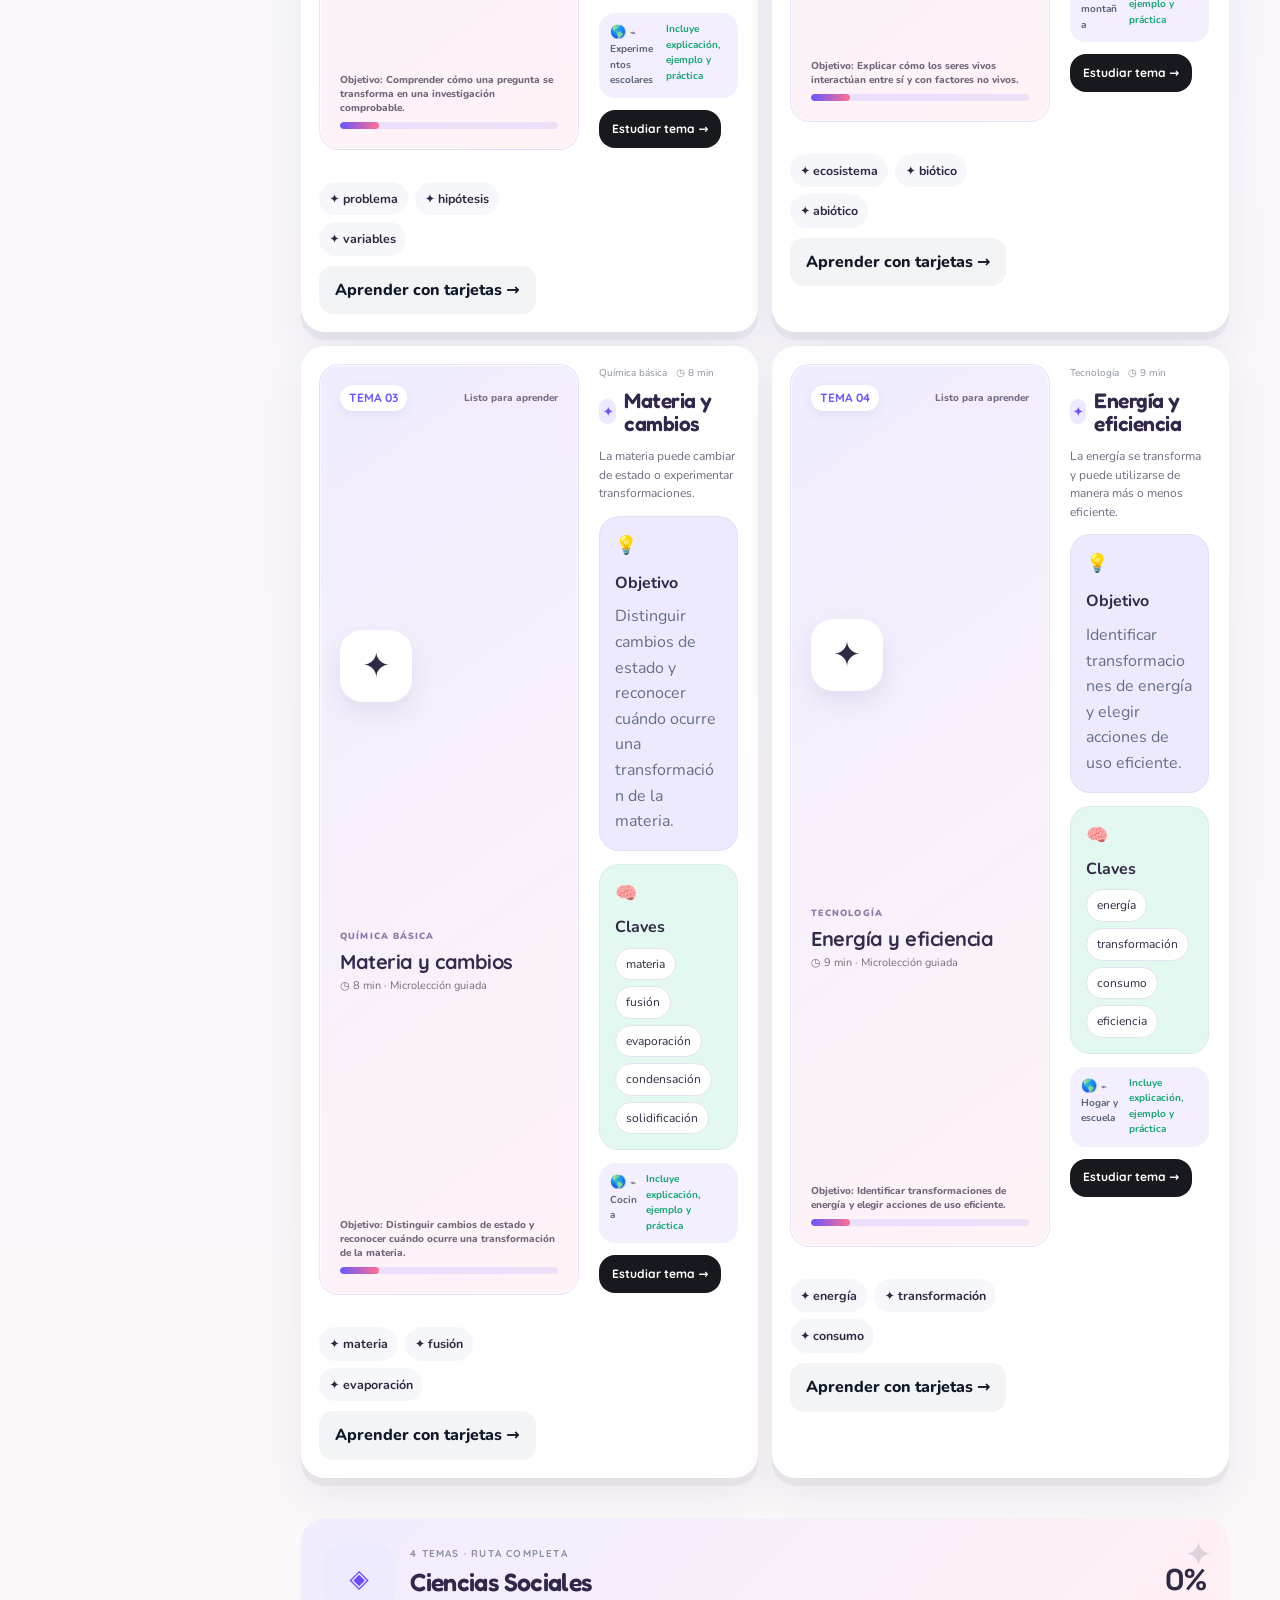
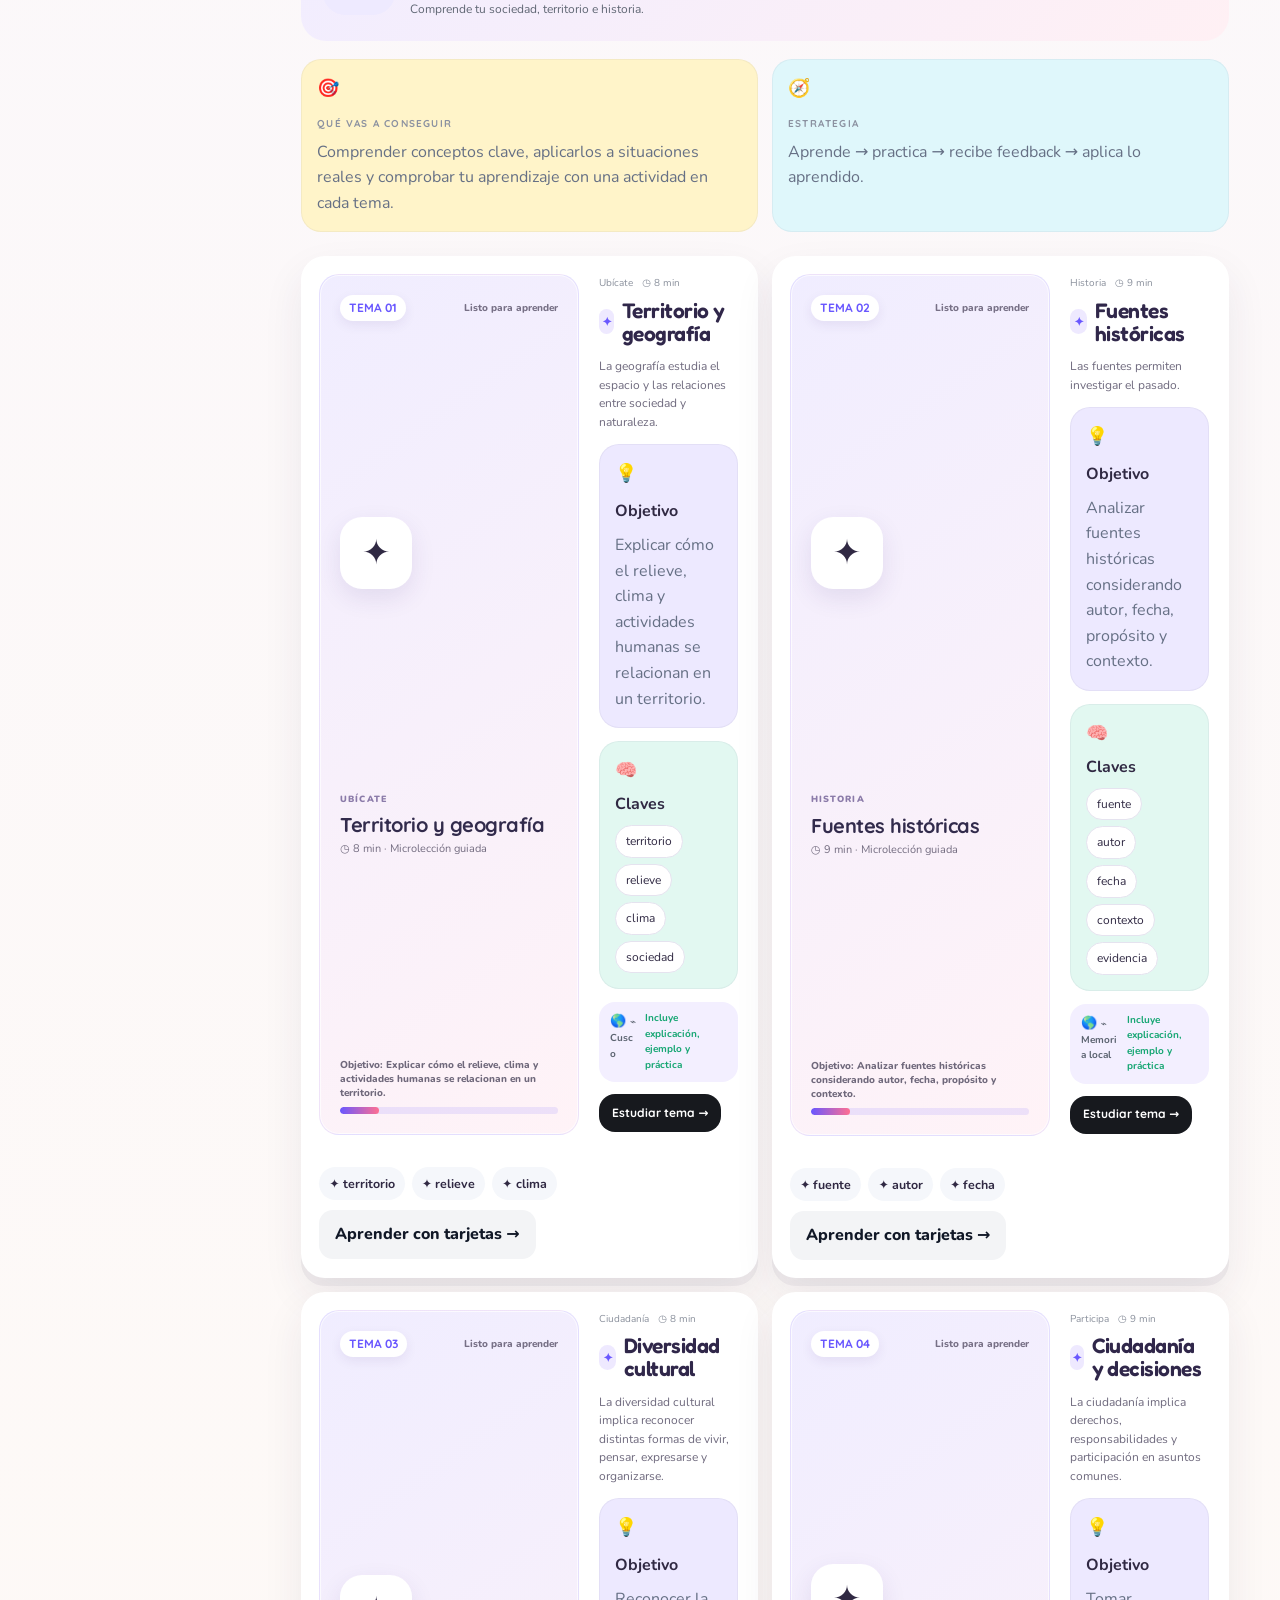
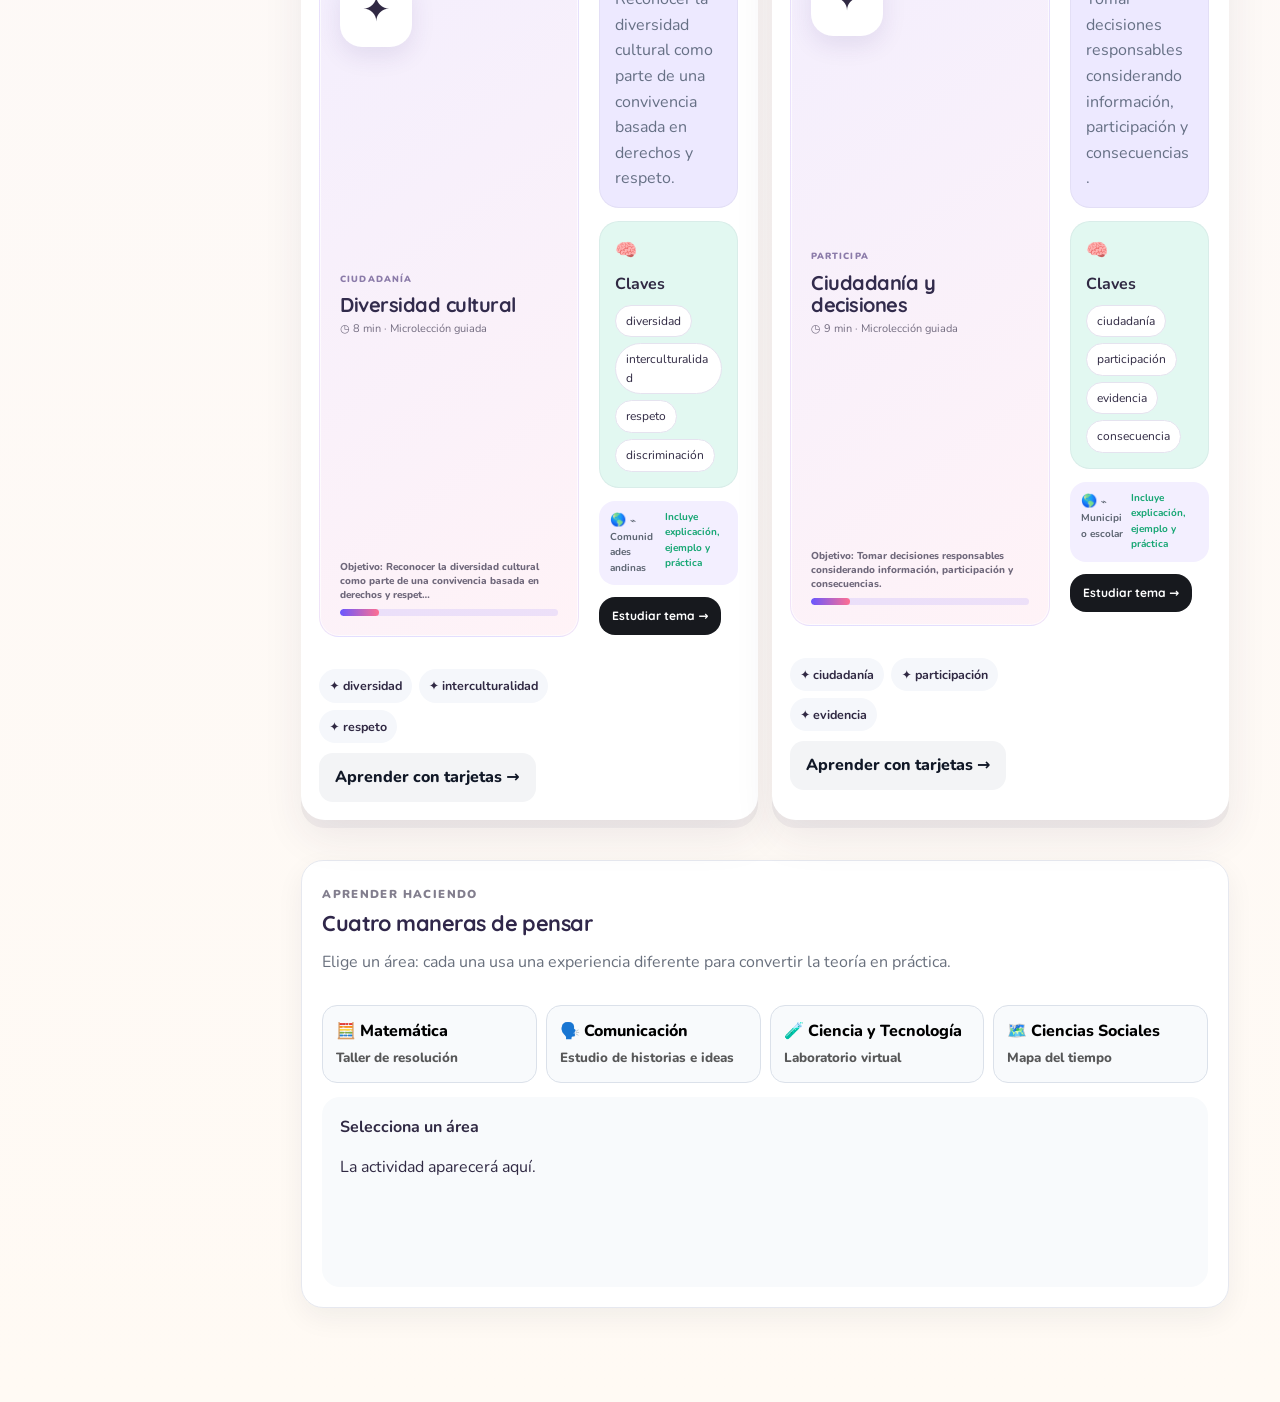
==== commit 7051fb24: "Bump responsive engine cache version" ====
--- a/pages/aprender.html
+++ b/pages/aprender.html
@@ -1 +1 @@
-<!doctype html><html lang="es"><head><meta charset="utf-8"><meta name="viewport" content="width=device-width, initial-scale=1, viewport-fit=cover"><meta name="description" content="NEXT LEVEL — aprende, juega y supera retos."><title>NEXT LEVEL · Aprende</title><link rel="stylesheet" href="../css/style.css"><link rel="stylesheet" href="../css/components.css"><link rel="stylesheet" href="../css/responsive.css"><link rel="stylesheet" href="../css/friendly.css"><link rel="stylesheet" href="../css/enhance.css"></head><body data-page="aprender"><div id="app"></div><script src="../data/cursos.js"></script><script src="../data/preguntas.js"></script><script src="../data/retos.js"></script><script src="../data/insignias.js"></script><script src="../js/storage.js"></script><script src="../js/app.js"></script><script src="../js/enhance.js"></script><script src="../js/quality.js"></script><script src="../js/interactive.js"></script><script src="../js/active-learning.js"></script><script src="../js/learn-layout-fix.js"></script><script src="../js/site-stability-v2.js?v=4"></script></body></html>+<!doctype html><html lang="es"><head><meta charset="utf-8"><meta name="viewport" content="width=device-width, initial-scale=1, viewport-fit=cover"><meta name="description" content="NEXT LEVEL — aprende, juega y supera retos."><title>NEXT LEVEL · Aprende</title><link rel="stylesheet" href="../css/style.css"><link rel="stylesheet" href="../css/components.css"><link rel="stylesheet" href="../css/responsive.css"><link rel="stylesheet" href="../css/friendly.css"><link rel="stylesheet" href="../css/enhance.css"></head><body data-page="aprender"><div id="app"></div><script src="../data/cursos.js"></script><script src="../data/preguntas.js"></script><script src="../data/retos.js"></script><script src="../data/insignias.js"></script><script src="../js/storage.js"></script><script src="../js/app.js"></script><script src="../js/enhance.js"></script><script src="../js/quality.js"></script><script src="../js/interactive.js"></script><script src="../js/active-learning.js"></script><script src="../js/learn-layout-fix.js"></script><script src="../js/site-stability-v2.js?v=5"></script></body></html>
--- a/css/friendly.css
+++ b/css/friendly.css
@@ -1,10 +1,10 @@
-/* NEXT LEVEL — playful visual layer */
+@import url('https://fonts.googleapis.com/css2?family=DM+Sans:wght@400;500;600;700&family=Space+Grotesk:wght@500;600;700&display=swap');
 :root{--fun-purple:#6957ff;--fun-coral:#ff6f91;--fun-sky:#45cbea;--fun-mint:#59d9b4;--fun-yellow:#ffd45c;--fun-cream:#fffaf2;--fun-ink:#30274a;--fun-muted:#6f6a7e}
 html{scroll-behavior:smooth}body{font-family:'Nunito',ui-rounded,system-ui,sans-serif!important;background:var(--fun-cream)!important;background-image:radial-gradient(circle at 6% 7%,rgba(255,212,92,.30) 0 8%,transparent 22%),radial-gradient(circle at 94% 13%,rgba(69,203,234,.18) 0 7%,transparent 21%),radial-gradient(circle at 78% 88%,rgba(255,111,145,.16) 0 6%,transparent 20%)!important;color:var(--fun-ink)!important;overflow-x:hidden}
-h1,h2,h3,h4,.topbar h1,.hero h1,.course-body h3,.course-heading h2,.lesson-content h3,.game-hero h2,.challenge-banner h2,.progress-hero h2,.profile-hero h2,.mode-card h3{font-family:'Quicksand','Arial Rounded MT Bold','Trebuchet MS',ui-rounded,sans-serif!important;font-weight:700!important;letter-spacing:-.025em!important;line-height:1.1!important;color:var(--fun-ink)}.hero h1{color:#fff!important}
+h1,h2,h3,h4,.topbar h1,.hero h1,.course-body h3,.course-heading h2,.lesson-content h3,.game-hero h2,.challenge-banner h2,.progress-hero h2,.profile-hero h2,.mode-card h3{font-family:'Quicksand','Arial Rounded MT Bold','Trebuchet MS',ui-rounded,sans-serif!important;font-weight:700!important;letter-spacing:-.025em!important;line-height:1.1!important;color:var(--fun-ink)}.hero h1,.hero h1 span{color:#fff!important}
 .hero{background:linear-gradient(135deg,#6659f6 0%,#8d72ff 44%,#ff7397 100%)!important;border-radius:34px!important;box-shadow:0 8px 0 rgba(48,39,74,.08),0 30px 70px rgba(105,87,255,.20)!important;position:relative;isolation:isolate}.hero-visual{background-image:url('../assets/illustrations/next-level-hero.svg')!important;background-repeat:no-repeat!important;background-position:center!important;background-size:88% auto!important;min-height:380px!important;filter:drop-shadow(0 22px 20px rgba(42,28,83,.12))}.hero-visual:before{content:'🎨'!important;background:#fff!important}.hero-visual:after{content:'⭐'!important;background:#fff!important}.level-core{background:linear-gradient(145deg,#ff93ad,#ff5d83)!important;box-shadow:0 0 0 10px rgba(255,255,255,.12),0 0 60px rgba(255,111,145,.45)!important}
 .card,.course-card,.challenge-card,.mode-card,.stat-card,.panel,.lesson-card,.history-list,.mastery-list,.recommendation{border:0!important;border-radius:24px!important;background:rgba(255,255,255,.97)!important;box-shadow:0 8px 0 rgba(48,39,74,.055),0 18px 40px rgba(48,39,74,.08)!important;transition:transform .22s ease,box-shadow .22s ease!important}.card:hover,.course-card:hover,.challenge-card:hover,.mode-card:hover,.lesson-card:hover{transform:translateY(-7px) rotate(-.35deg)!important;box-shadow:0 11px 0 rgba(48,39,74,.055),0 24px 46px rgba(48,39,74,.12)!important}
-.course-card{position:relative;overflow:hidden;isolation:isolate}.course-card:after{content:'';position:absolute!important;right:-5px!important;bottom:-5px!important;top:auto!important;width:155px!important;height:125px!important;background-repeat:no-repeat!important;background-position:right bottom!important;background-size:contain!important;opacity:.22!important;z-index:-1!important}.course-card:nth-child(4n+1):after{background-image:url('../assets/illustrations/math.svg')}.course-card:nth-child(4n+2):after{background-image:url('../assets/illustrations/comunicacion.svg')}.course-card:nth-child(4n+3):after{background-image:url('../assets/illustrations/ciencia.svg')}.course-card:nth-child(4n):after{background-image:url('../assets/illustrations/sociales.svg')}.course-card:before{height:8px!important;border-radius:0 0 12px 12px!important}.course-icon{width:54px!important;height:54px!important;border-radius:18px!important;box-shadow:none!important;font-size:25px!important}.course-card:nth-child(4n+1) .course-icon{background:#ebe5ff!important;color:#6957ff!important}.course-card:nth-child(4n+2) .course-icon{background:#ffe4ed!important;color:#ec5b83!important}.course-card:nth-child(4n+3) .course-icon{background:#dcf8f3!important;color:#159f84!important}.course-card:nth-child(4n) .course-icon{background:#fff0d5!important;color:#db9122!important}
+.course-card{position:relative;overflow:hidden;isolation:isolate}.course-card:after{content:'';position:absolute!important;right:-5px!important;bottom:-5px!important;top:auto!important;width:155px!important;height:125px!important;background-repeat:no-repeat!important;background-position:right bottom!important;background-size:contain!important;opacity:.22!important;z-index:-1!important}.course-card:nth-child(4n+1):after{background-image:url('../assets/illustrations/math.svg')}.course-card:nth-child(4n+2):after{background-image:url('../assets/illustrations/comunicacion.svg')}.course-card:nth-child(4n+3):after{background-image:url('../assets/illustrations/ciencia.svg')}.course-card:nth-child(4n):after{background-image:url('../assets/illustrations/sociales.svg')}.course-card:before{height:8px!important;border-radius:0 0 12px 12px!important;position:relative;z-index:2}.course-icon{width:54px!important;height:54px!important;border-radius:18px!important;box-shadow:none!important;font-size:25px!important}.course-card:nth-child(4n+1) .course-icon{background:#ebe5ff!important;color:#6957ff!important}.course-card:nth-child(4n+2) .course-icon{background:#ffe4ed!important;color:#ec5b83!important}.course-card:nth-child(4n+3) .course-icon{background:#dcf8f3!important;color:#159f84!important}.course-card:nth-child(4n) .course-icon{background:#fff0d5!important;color:#db9122!important}
 .course-body h3,.lesson-content h3,.mode-card h3{font-size:21px!important}.course-body p,.lesson-content p,.mode-card p,.challenge-card p{color:var(--fun-muted)!important}.progress{height:8px!important;background:#eeeaf6!important}.progress i,.bar-fill,.progress-bar{background:linear-gradient(90deg,var(--fun-purple),var(--fun-coral))!important}.stat-card strong{font-family:'Quicksand','Arial Rounded MT Bold',ui-rounded,sans-serif!important;font-size:32px!important;color:var(--fun-ink)!important}
 .challenge-icon{width:64px!important;height:64px!important;border-radius:20px!important;font-size:0!important;background-repeat:no-repeat!important;background-position:center!important;background-size:76% auto!important;box-shadow:inset 0 0 0 7px rgba(255,255,255,.72)}.challenge-card:nth-child(4n+1) .challenge-icon{background-color:#eee9ff!important;background-image:url('../assets/illustrations/math.svg')!important}.challenge-card:nth-child(4n+2) .challenge-icon{background-color:#ffe8f0!important;background-image:url('../assets/illustrations/comunicacion.svg')!important}.challenge-card:nth-child(4n+3) .challenge-icon{background-color:#def8f4!important;background-image:url('../assets/illustrations/ciencia.svg')!important}.challenge-card:nth-child(4n) .challenge-icon{background-color:#fff1d5!important;background-image:url('../assets/illustrations/sociales.svg')!important}.challenge-card:before{width:7px!important;background:linear-gradient(180deg,var(--fun-coral),var(--fun-purple))!important}.done-label{color:#159f7d!important}
 .course-overview>div,.lesson-objective,.lesson-concepts,.detail-box,.practice-box{border:0!important;border-radius:20px!important;box-shadow:inset 0 0 0 1px rgba(48,39,74,.05)!important}.course-overview>div:first-child{background:#fff4c9!important}.course-overview>div:last-child{background:#dff7fb!important}.lesson-objective{background:#ede9ff!important}.lesson-concepts{background:#e2f8f1!important}.practice-box{background:#ffe8f0!important}.context{background:#f3efff!important;border:0!important;border-radius:16px!important}
@@ -12,3 +12,15 @@
 .sidebar{background:linear-gradient(180deg,#382f58,#241f38)!important}.brand{font-family:'Quicksand','Arial Rounded MT Bold',ui-rounded,sans-serif!important}.brand-mark{background:linear-gradient(135deg,#ff7d9e,#765dff)!important;box-shadow:0 5px 0 rgba(0,0,0,.16)}.nav-item{border-radius:15px!important}.nav-item.active{background:rgba(255,255,255,.10)!important;box-shadow:inset 4px 0 var(--fun-coral)!important}.streak-chip{border:0!important;background:#fff4c9!important;color:#6e5630!important}.avatar{background:linear-gradient(135deg,#ff7092,#6a58ff)!important}
 .game-hero,.challenge-banner,.progress-hero,.profile-hero{background:linear-gradient(135deg,#382d59,#7659d9 52%,#ff7092)!important;border-radius:28px!important}.big-level,.game-stat,.challenge-count{border-radius:20px!important;background:rgba(255,255,255,.11)!important}.mobile-header{background:linear-gradient(90deg,#382d59,#6a51d2)!important;border-bottom:0!important}.icon-btn{border-radius:14px!important;background:rgba(255,255,255,.12)!important}
 @media(max-width:900px){.hero{padding:30px 24px!important}.hero-visual{min-height:300px!important}.sidebar{box-shadow:15px 0 35px rgba(0,0,0,.20)}}@media(max-width:600px){.hero{border-radius:24px!important;padding:22px!important}.hero h1{font-size:clamp(2.2rem,11vw,3.1rem)!important}.hero-visual{min-height:235px!important;background-size:100% auto!important}.hero-visual:before{width:48px;height:48px;font-size:22px}.hero-visual:after{width:42px;height:42px;font-size:20px}.level-orbit{transform:scale(.72)}.course-card:after{width:120px!important;height:100px!important;opacity:.17!important}.challenge-icon{width:56px!important;height:56px!important}.recommendation{padding:16px!important}.recommendation .btn{width:100%;margin-left:0!important}.section{margin-top:38px}.section-head h2,.how h2{font-size:24px!important}.card:hover,.course-card:hover,.challenge-card:hover,.mode-card:hover,.lesson-card:hover{transform:translateY(-2px)!important}}@media(max-width:380px){.hero h1{font-size:2.05rem!important}.hero-visual{min-height:205px!important}.level-orbit{transform:scale(.64)}}@media(prefers-reduced-motion:reduce){*,*:before,*:after{animation:none!important;transition:none!important;scroll-behavior:auto!important}}
+/* UNIVERSAL INTERFACE REPAIR — desktop, mobile, tablet and forced desktop mode on phones */
+*,*::before,*::after{box-sizing:border-box}.shell{width:100%;min-width:0}.sidebar{width:250px;max-width:250px}.main{min-width:0;width:calc(100% - 250px)!important;max-width:none!important;margin-left:250px;padding-left:clamp(18px,4vw,72px)!important;padding-right:clamp(18px,4vw,72px)!important;overflow:visible}.main>*{min-width:0;max-width:100%}.hero{width:100%;min-width:0;grid-template-columns:minmax(0,1.05fr) minmax(280px,.95fr);gap:clamp(16px,3vw,48px);padding-left:clamp(28px,5vw,72px);padding-right:clamp(28px,5vw,72px)}.hero-copy{min-width:0;max-width:680px}.hero-copy .pill{max-width:100%;white-space:normal}.hero h1{max-width:100%;font-size:clamp(42px,5vw,72px)!important;line-height:.98!important;overflow-wrap:normal;word-break:normal}.hero h1 span{display:inline;color:#fff!important;opacity:1!important;visibility:visible!important}.hero-copy>p{max-width:590px}.hero-actions{min-width:0}.hero-actions .btn{white-space:normal}.hero-visual{min-width:0;width:100%;max-width:520px;margin:auto}.level-orbit{max-width:100%;max-height:100%}.orbit-card{max-width:42%;white-space:nowrap}.course-grid,.challenge-grid,.game-modes,.stats-grid,.steps,.lesson-grid{min-width:0}.course-card,.challenge-card,.mode-card,.stat-card,.lesson-card{min-width:0}.course-body,.lesson-content,.challenge-card>div{min-width:0}.course-body h3,.challenge-card h3,.lesson-content h3{overflow-wrap:anywhere}.topbar{min-width:0}.topbar>div:first-child{min-width:0}.top-actions{flex-shrink:0}.section-head{min-width:0}.section-head>div{min-width:0}.recommendation{min-width:0}.recommendation>div:nth-child(2){min-width:0;flex:1}.how{min-width:0}.steps>div{min-width:0}
+/* Medium desktop / tablet landscape: this is also the layout used by phone browsers in "Desktop site" mode. */
+@media (max-width:1200px){.sidebar{width:220px;max-width:220px;padding-left:12px;padding-right:12px}.main{margin-left:220px;width:calc(100% - 220px)!important;padding-left:24px!important;padding-right:24px!important}.hero{grid-template-columns:minmax(0,1fr) minmax(240px,.72fr);gap:18px;padding:38px 34px;min-height:430px}.hero h1{font-size:clamp(38px,5vw,58px)!important}.hero-visual{min-height:290px}.level-orbit{width:min(290px,30vw);height:min(290px,30vw)}.level-core{width:min(140px,15vw);height:min(140px,15vw)}.course-grid{grid-template-columns:repeat(2,minmax(0,1fr))!important}.challenge-grid,.challenge-grid.full{grid-template-columns:repeat(2,minmax(0,1fr))!important}.game-modes{grid-template-columns:repeat(3,minmax(0,1fr))!important}.stats-grid{grid-template-columns:repeat(2,minmax(0,1fr))!important}}
+/* Touch screens: "Desktop site" must still be touch-friendly and never create a narrow text column beside the illustration. */
+@media (hover:none) and (pointer:coarse) and (max-width:1200px){.sidebar{width:210px;max-width:210px}.main{margin-left:210px;width:calc(100% - 210px)!important;padding-left:18px!important;padding-right:18px!important}.hero{grid-template-columns:1fr!important;min-height:auto!important;padding:30px 28px!important}.hero-copy{max-width:100%}.hero h1{font-size:clamp(38px,6vw,58px)!important;line-height:1!important}.hero-copy>p{max-width:100%}.hero-actions{flex-wrap:wrap}.hero-actions .btn{flex:1 1 180px}.hero-visual{height:280px;min-height:280px;max-width:100%;background-size:min(430px,88%) auto!important}.level-orbit{width:min(270px,44vw);height:min(270px,44vw)}.level-core{width:min(132px,22vw);height:min(132px,22vw)}.orbit-card{max-width:none}.course-grid{grid-template-columns:repeat(2,minmax(0,1fr))!important}.challenge-grid,.challenge-grid.full{grid-template-columns:repeat(2,minmax(0,1fr))!important}.game-modes{grid-template-columns:repeat(2,minmax(0,1fr))!important}}
+/* True mobile */
+@media(max-width:900px){.sidebar{width:250px;max-width:250px}.main{margin-left:0;width:100%!important;padding-left:20px!important;padding-right:20px!important}.hero{grid-template-columns:1fr!important;min-height:auto!important}.hero-copy{max-width:760px}.hero-visual{max-width:100%;height:300px}.course-grid{grid-template-columns:repeat(2,minmax(0,1fr))!important}.challenge-grid,.challenge-grid.full{grid-template-columns:repeat(2,minmax(0,1fr))!important}.game-modes{grid-template-columns:repeat(2,minmax(0,1fr))!important}}
+@media(max-width:600px){.main{padding-left:14px!important;padding-right:14px!important}.hero{padding:24px 18px!important}.hero h1{font-size:clamp(34px,10.5vw,50px)!important}.hero-copy>p{font-size:14px!important;line-height:1.6}.hero-actions{display:grid;grid-template-columns:1fr;gap:10px}.hero-actions .btn{width:100%;min-width:0}.hero-visual{height:250px;min-height:250px;background-size:100% auto!important}.course-grid{grid-template-columns:repeat(2,minmax(0,1fr))!important}.challenge-grid,.challenge-grid.full,.game-modes{grid-template-columns:1fr!important}.course-body{padding:14px!important}.course-body h3{font-size:16px!important}.course-body p{font-size:11px!important}.topbar{align-items:flex-start}.topbar h1{font-size:clamp(26px,8vw,34px)!important}.top-actions{gap:6px}.orbit-card{font-size:9px;padding:8px 10px}.card-a{right:-2px}.card-b{left:-2px}}
+@media(max-width:380px){.main{padding-left:10px!important;padding-right:10px!important}.hero{padding:22px 14px!important}.hero h1{font-size:clamp(32px,10vw,42px)!important}.hero-visual{height:215px;min-height:215px}.level-orbit{width:205px;height:205px}.level-core{width:100px;height:100px}.orbit-card{font-size:8px;padding:7px 8px}.course-grid{gap:8px}.course-body{padding:11px!important}.course-icon{width:38px!important;height:38px!important;font-size:18px!important}.course-body h3{font-size:14px!important}}
+/* Short landscape screens */
+@media(orientation:landscape) and (max-height:600px){.hero{grid-template-columns:minmax(0,1fr) minmax(230px,.7fr)!important;min-height:260px!important;padding:22px!important}.hero h1{font-size:clamp(30px,5vw,48px)!important}.hero-visual{height:200px;min-height:200px}.level-orbit{width:190px;height:190px}.level-core{width:92px;height:92px}.main{padding-top:14px!important}.nl-mobile-nav{display:none!important}}
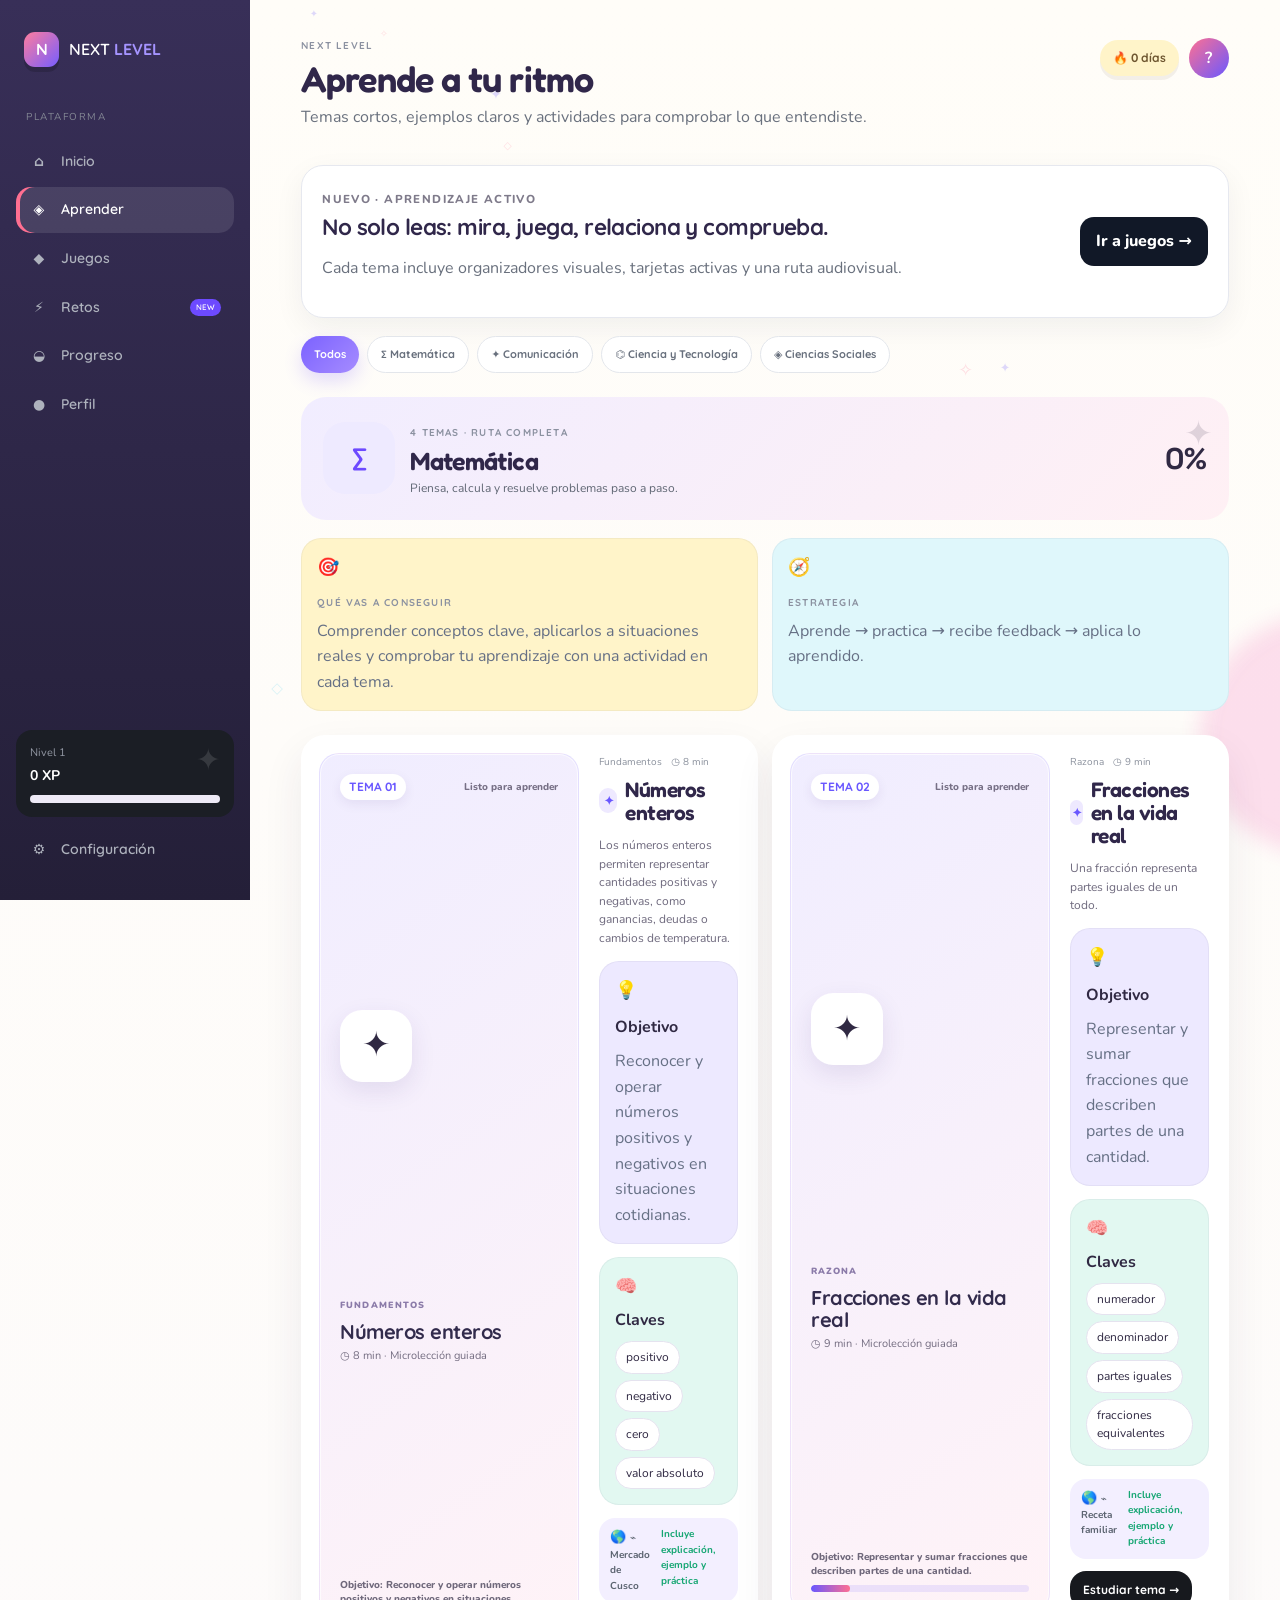
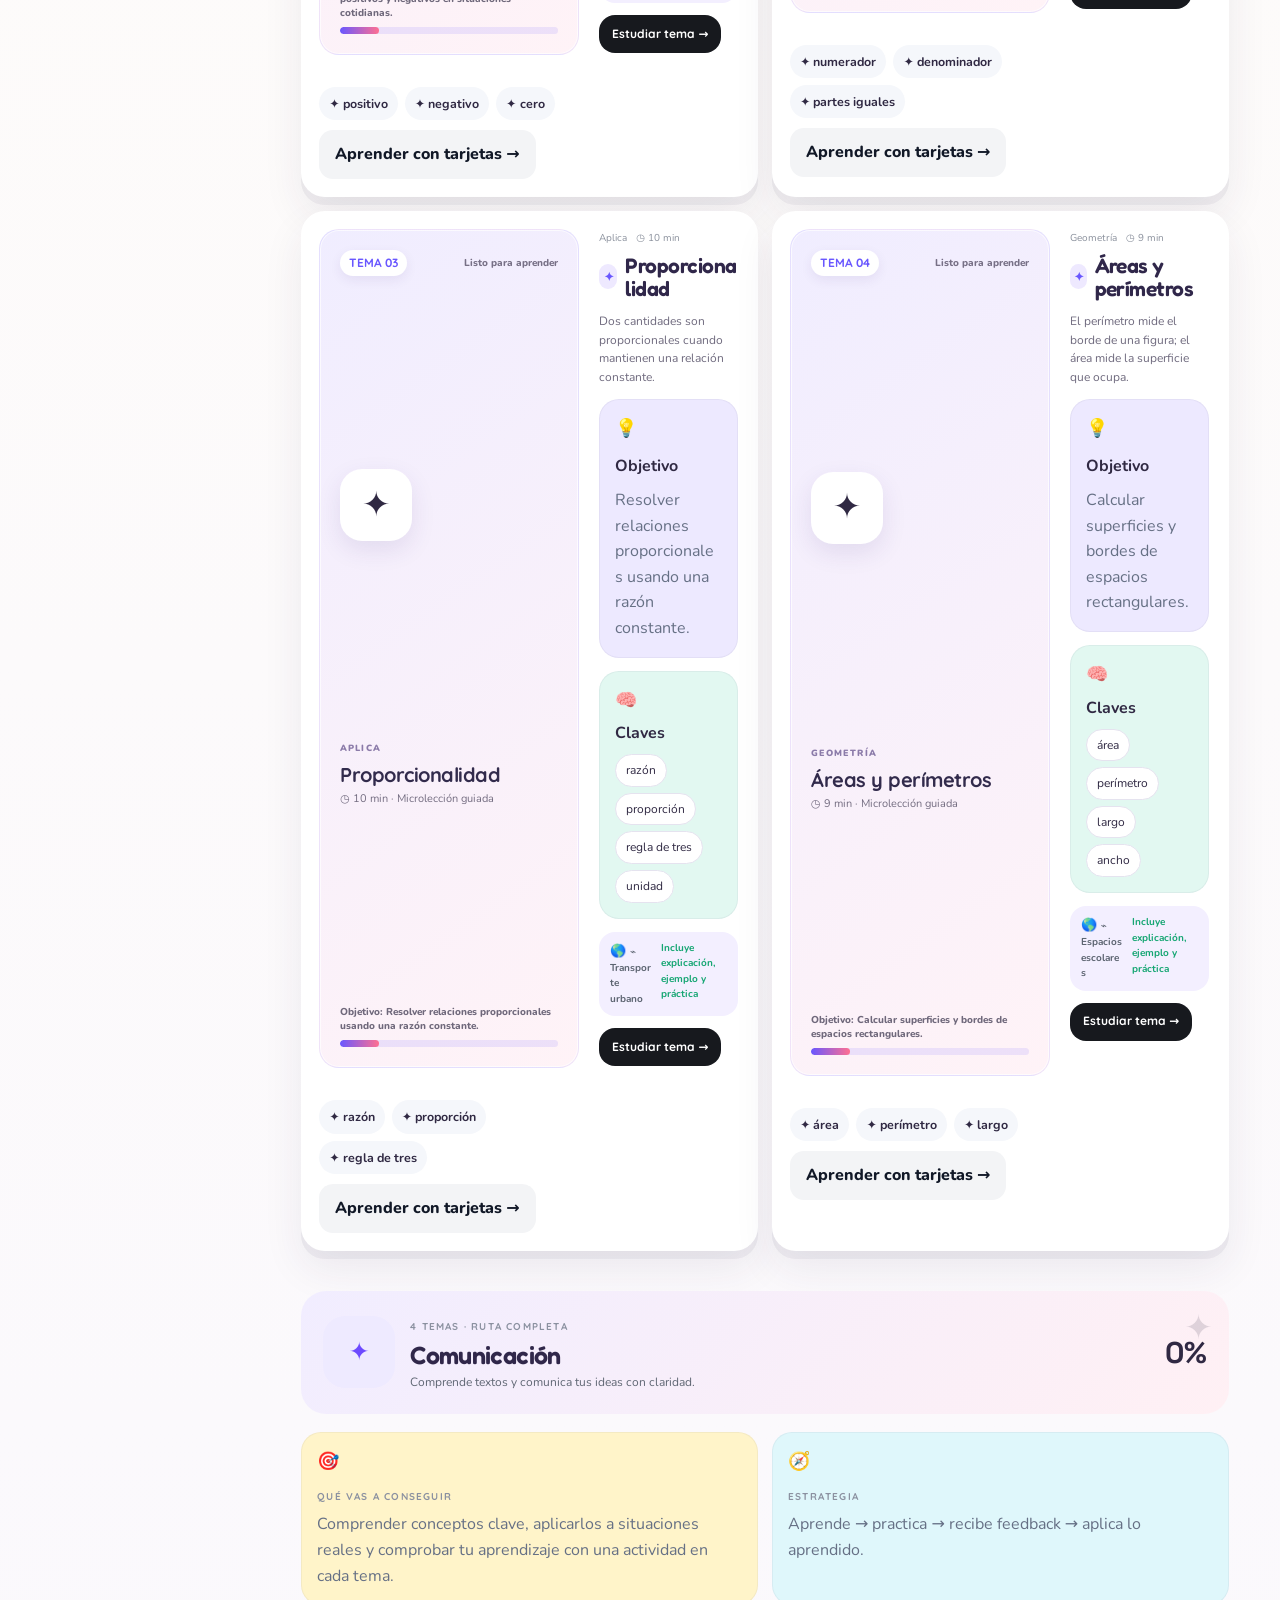
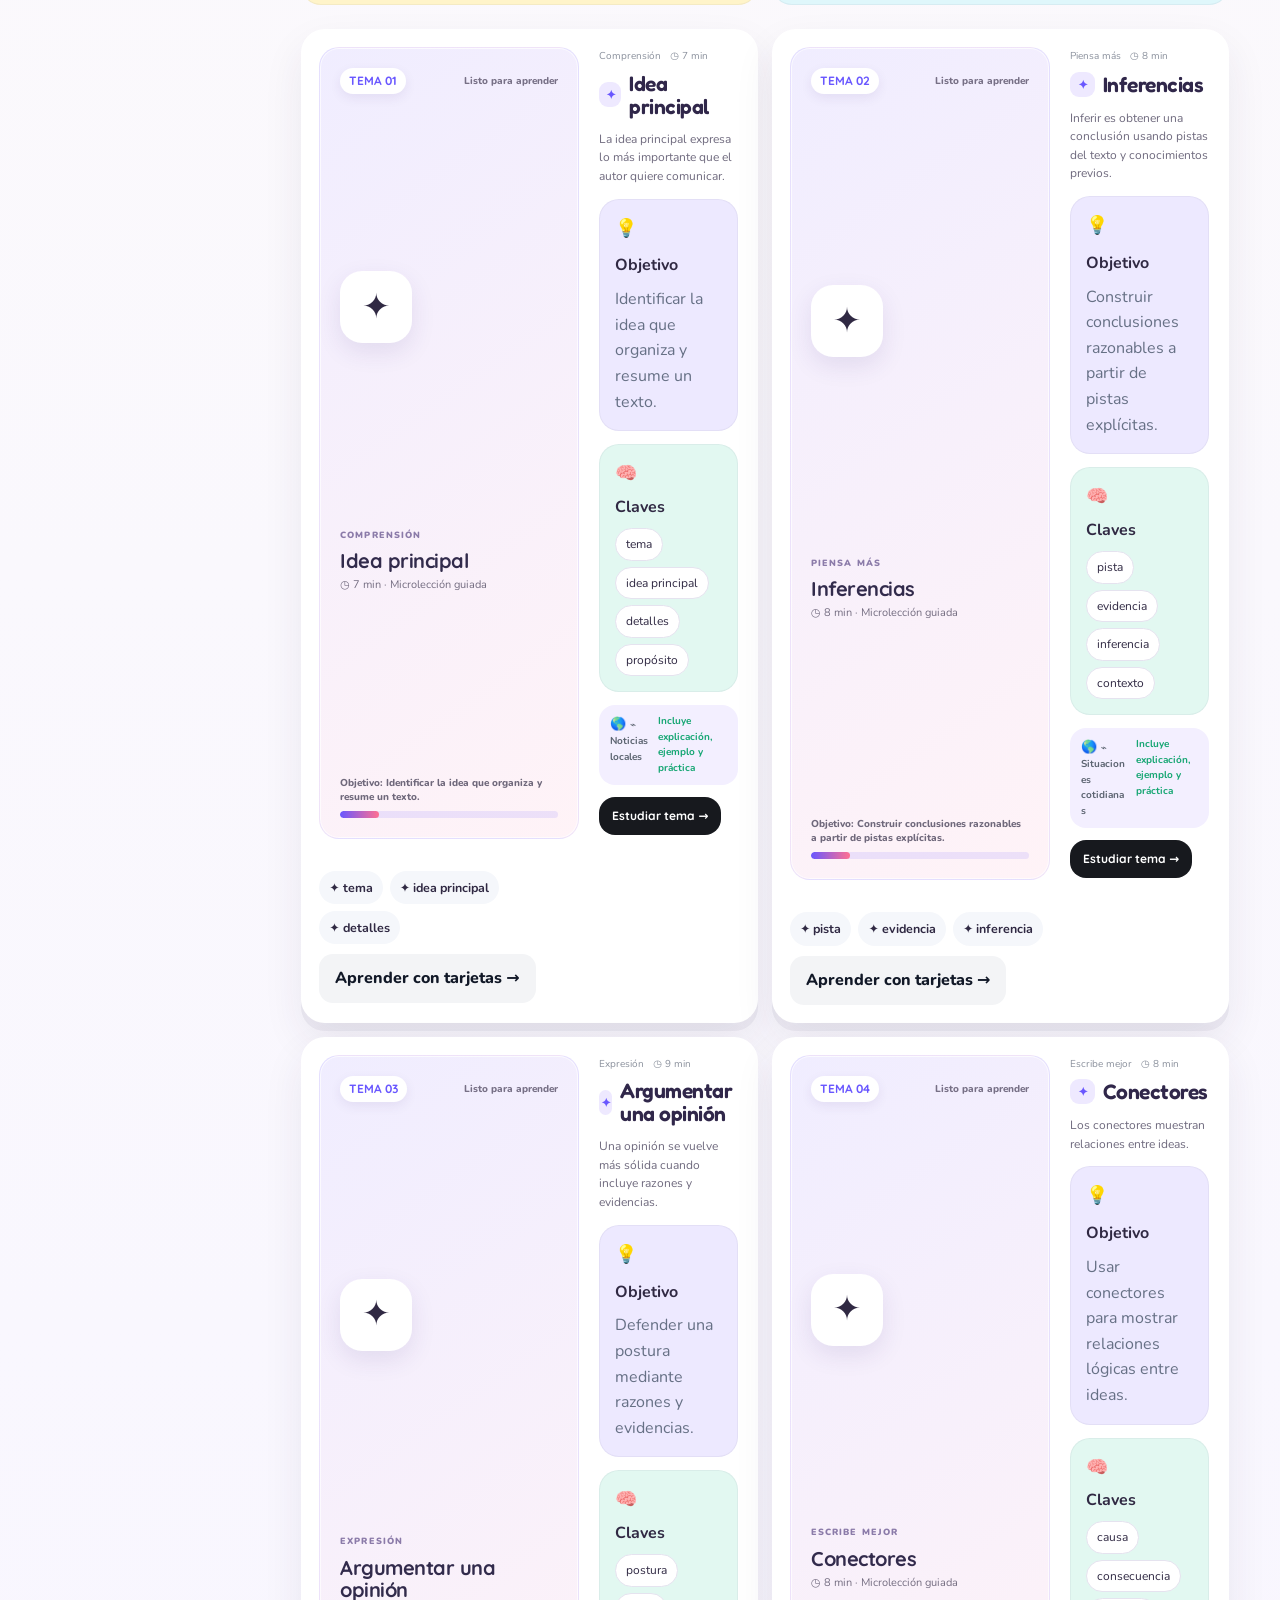
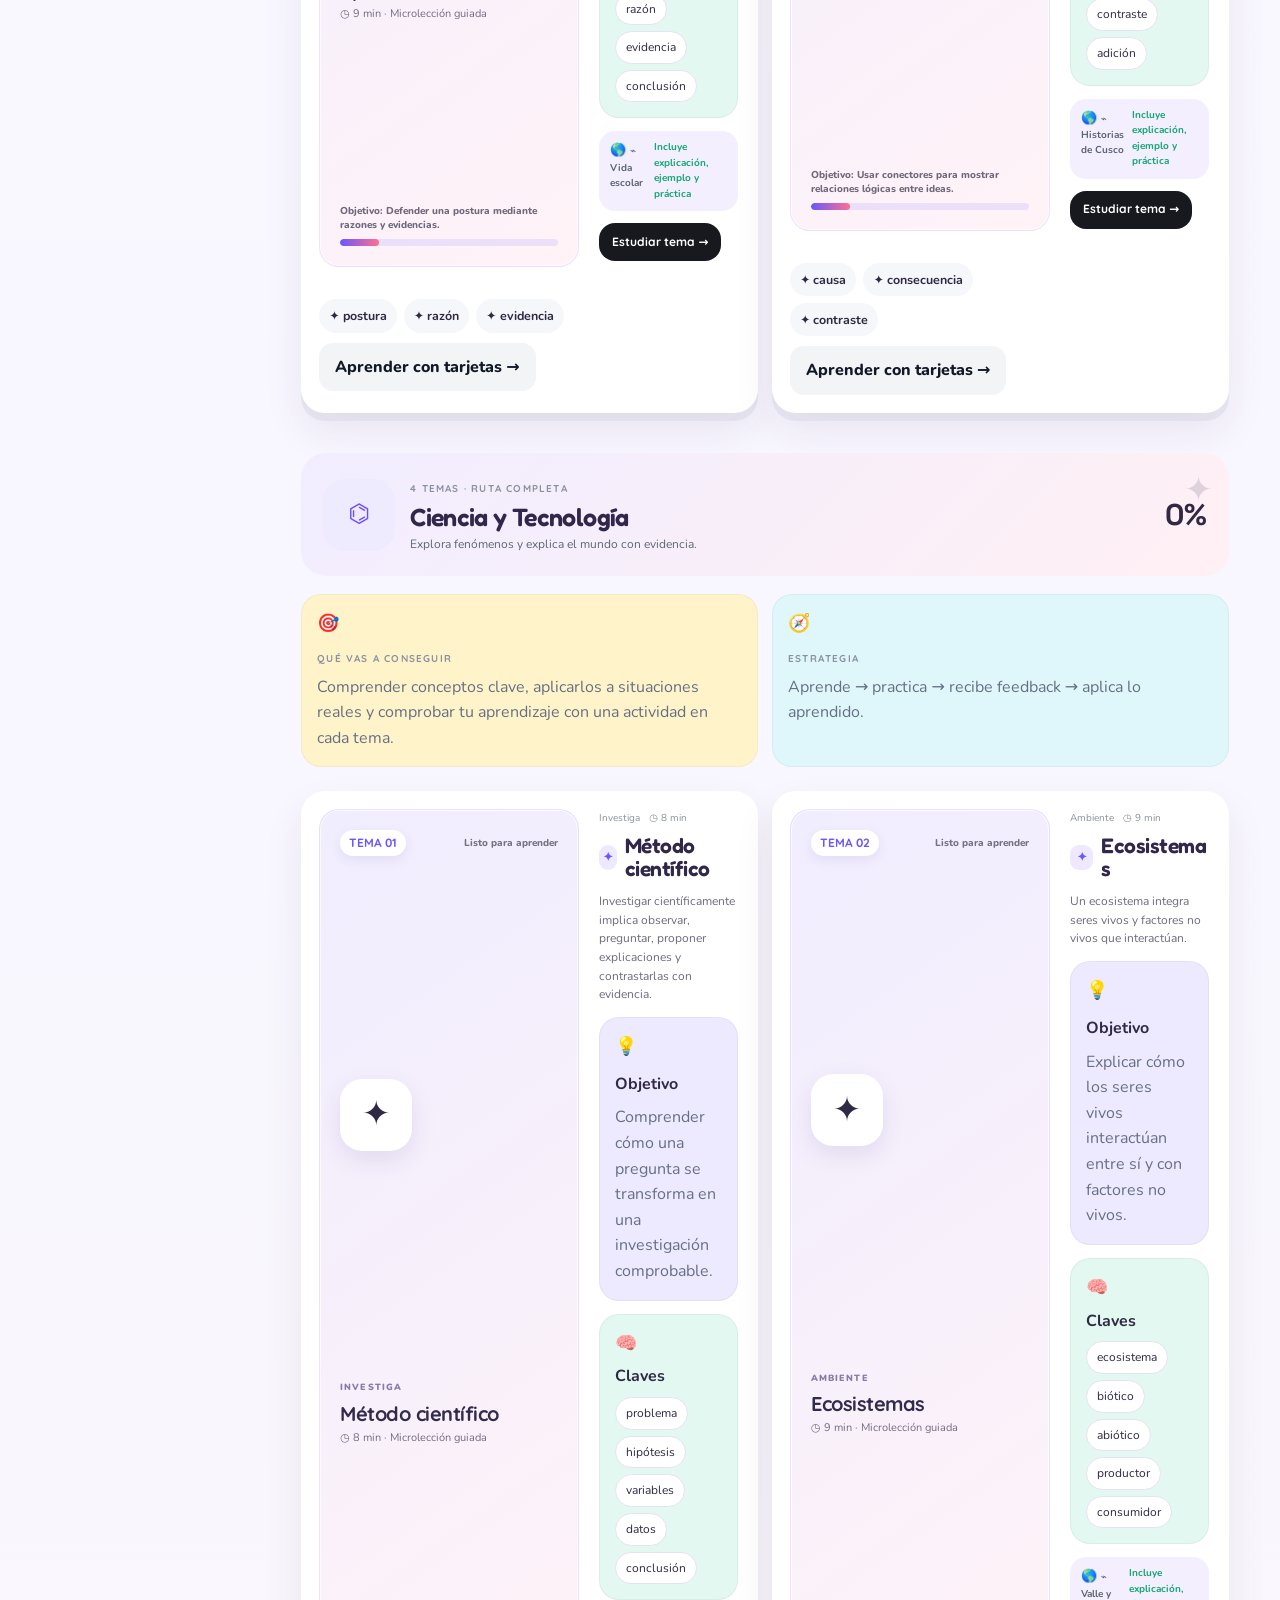
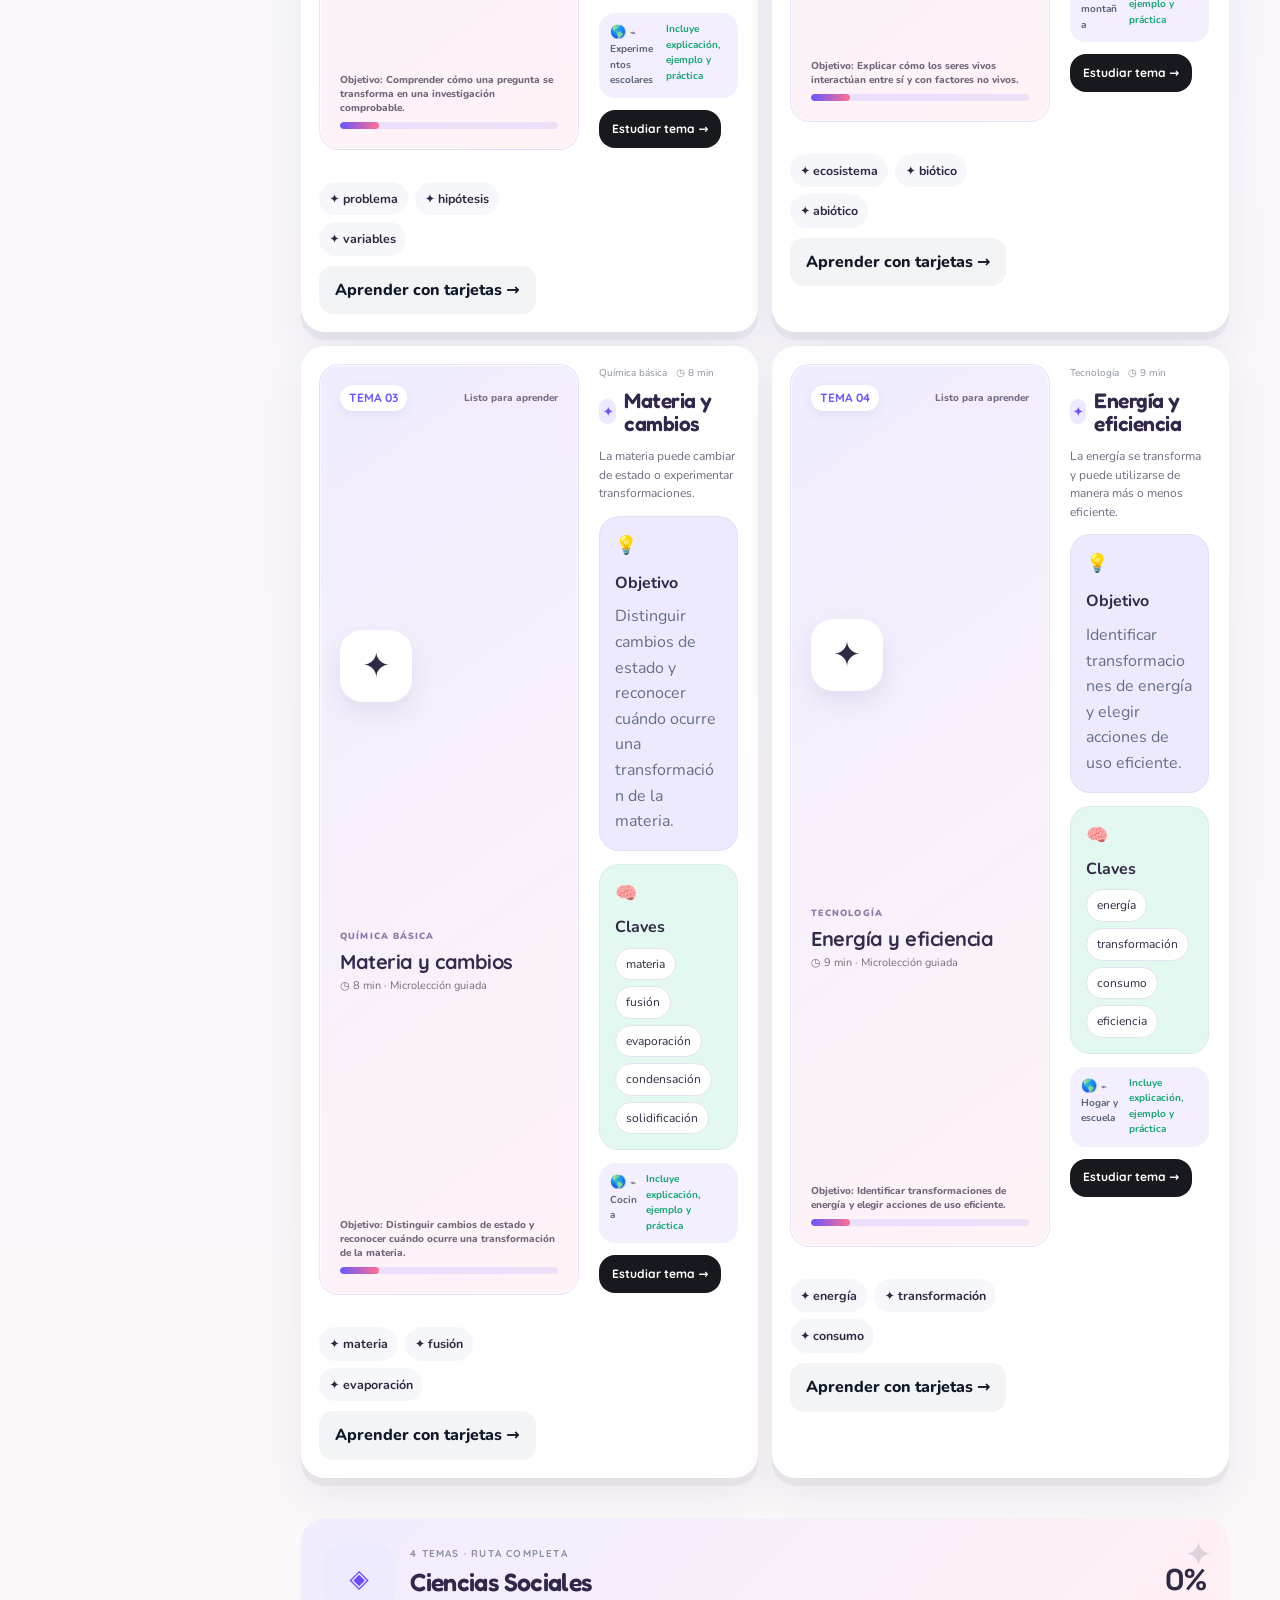
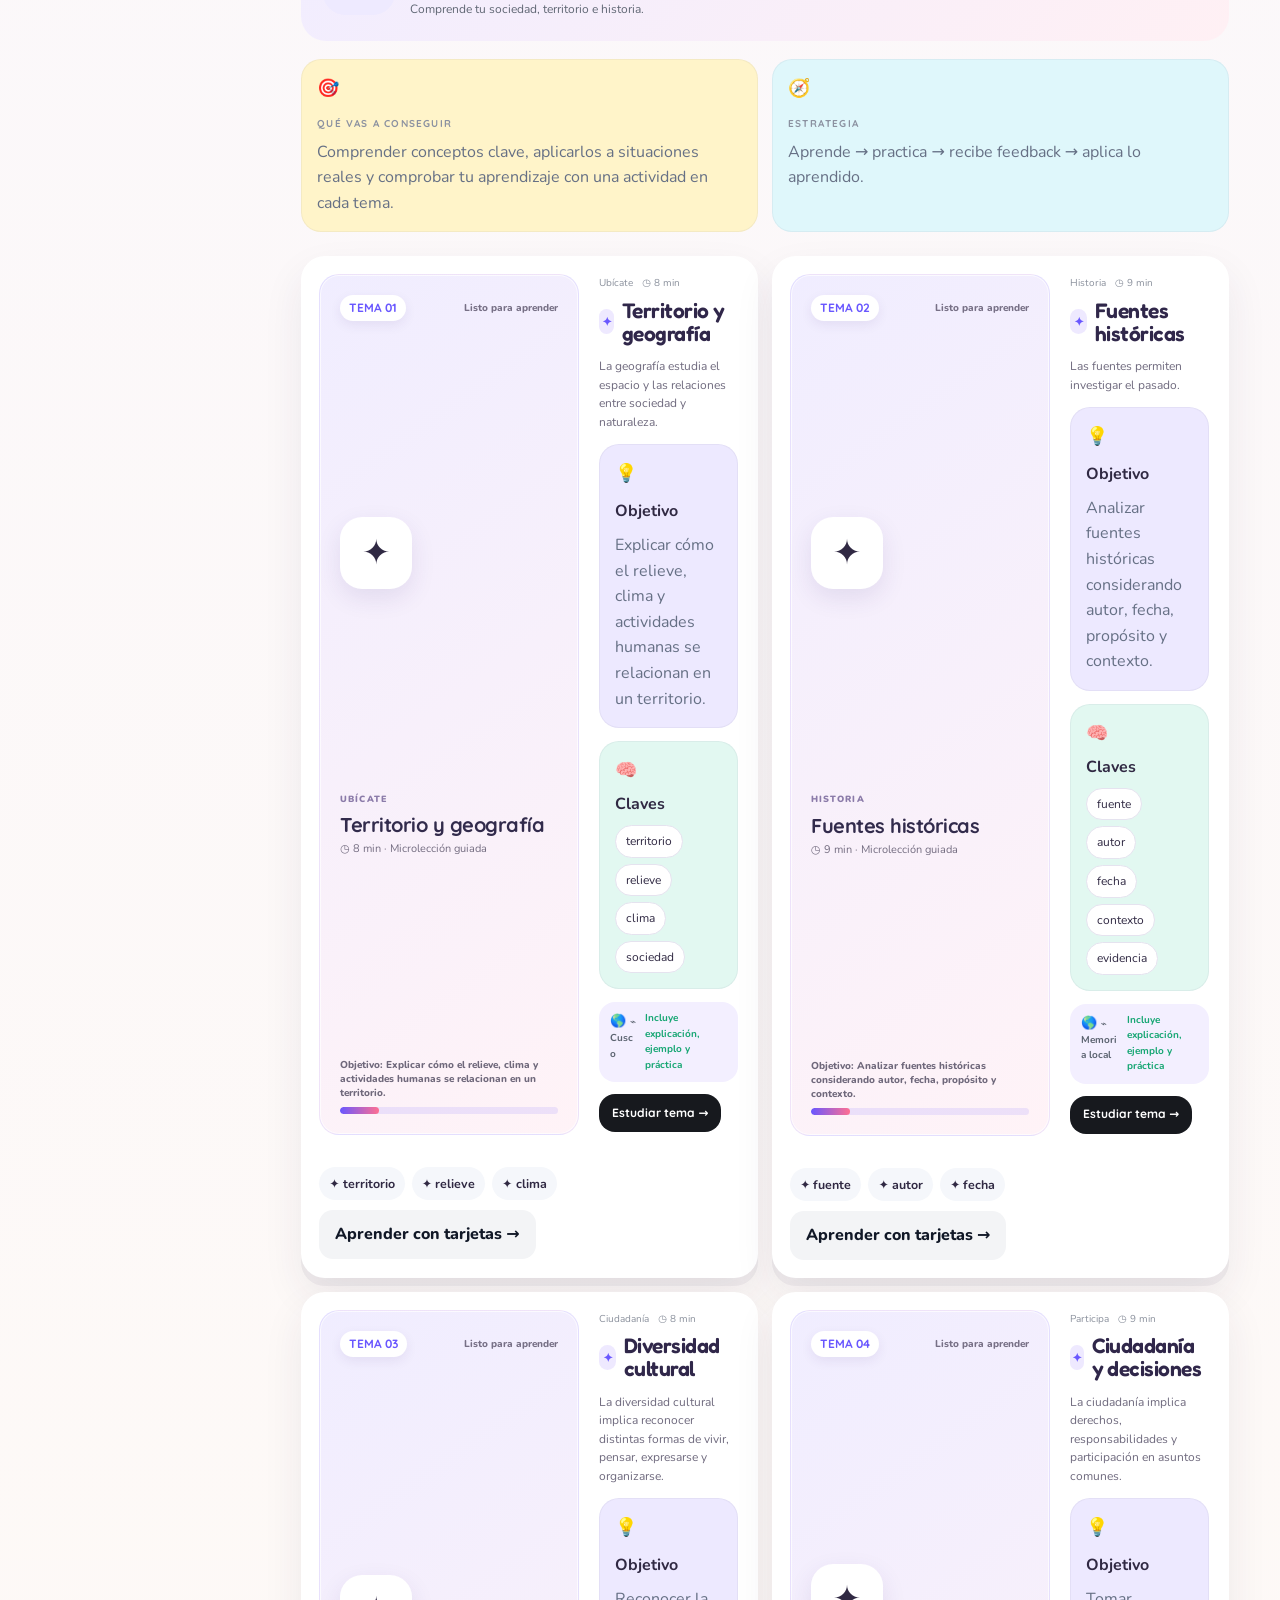
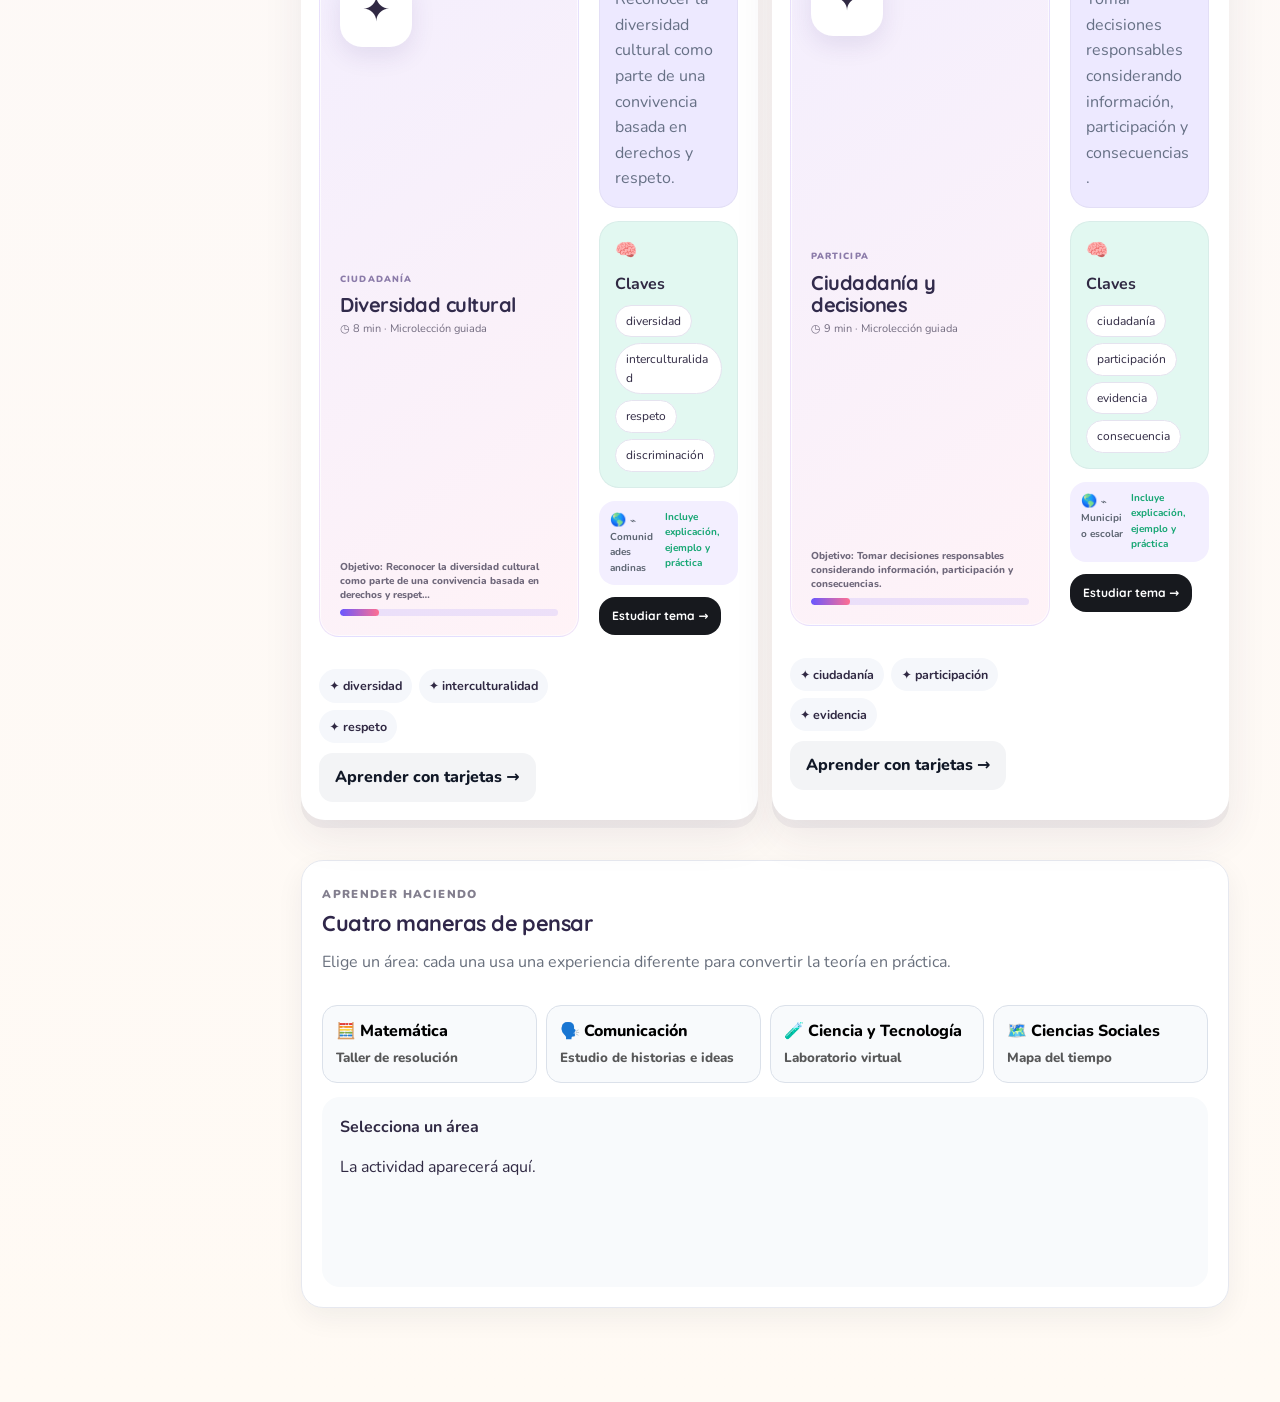
==== commit 09a485d8: "Enable platform responsive v6 on Aprender" ====
--- a/pages/aprender.html
+++ b/pages/aprender.html
@@ -1 +1 @@
-<!doctype html><html lang="es"><head><meta charset="utf-8"><meta name="viewport" content="width=device-width, initial-scale=1, viewport-fit=cover"><meta name="description" content="NEXT LEVEL — aprende, juega y supera retos."><title>NEXT LEVEL · Aprende</title><link rel="stylesheet" href="../css/style.css"><link rel="stylesheet" href="../css/components.css"><link rel="stylesheet" href="../css/responsive.css"><link rel="stylesheet" href="../css/friendly.css"><link rel="stylesheet" href="../css/enhance.css"></head><body data-page="aprender"><div id="app"></div><script src="../data/cursos.js"></script><script src="../data/preguntas.js"></script><script src="../data/retos.js"></script><script src="../data/insignias.js"></script><script src="../js/storage.js"></script><script src="../js/app.js"></script><script src="../js/enhance.js"></script><script src="../js/quality.js"></script><script src="../js/interactive.js"></script><script src="../js/active-learning.js"></script><script src="../js/learn-layout-fix.js"></script><script src="../js/site-stability-v2.js?v=5"></script></body></html>+<!doctype html><html lang="es"><head><meta charset="utf-8"><meta name="viewport" content="width=device-width, initial-scale=1, viewport-fit=cover"><meta name="description" content="NEXT LEVEL — aprende, juega y supera retos."><title>NEXT LEVEL · Aprende</title><link rel="stylesheet" href="../css/style.css"><link rel="stylesheet" href="../css/components.css"><link rel="stylesheet" href="../css/responsive.css"><link rel="stylesheet" href="../css/friendly.css"><link rel="stylesheet" href="../css/enhance.css"></head><body data-page="aprender"><div id="app"></div><script src="../data/cursos.js"></script><script src="../data/preguntas.js"></script><script src="../data/retos.js"></script><script src="../data/insignias.js"></script><script src="../js/storage.js"></script><script src="../js/app.js"></script><script src="../js/enhance.js"></script><script src="../js/quality.js"></script><script src="../js/interactive.js"></script><script src="../js/active-learning.js"></script><script src="../js/learn-layout-fix.js"></script><script src="../js/site-stability-v2.js?v=6"></script><script src="../js/platform-responsive-v6.js"></script></body></html>
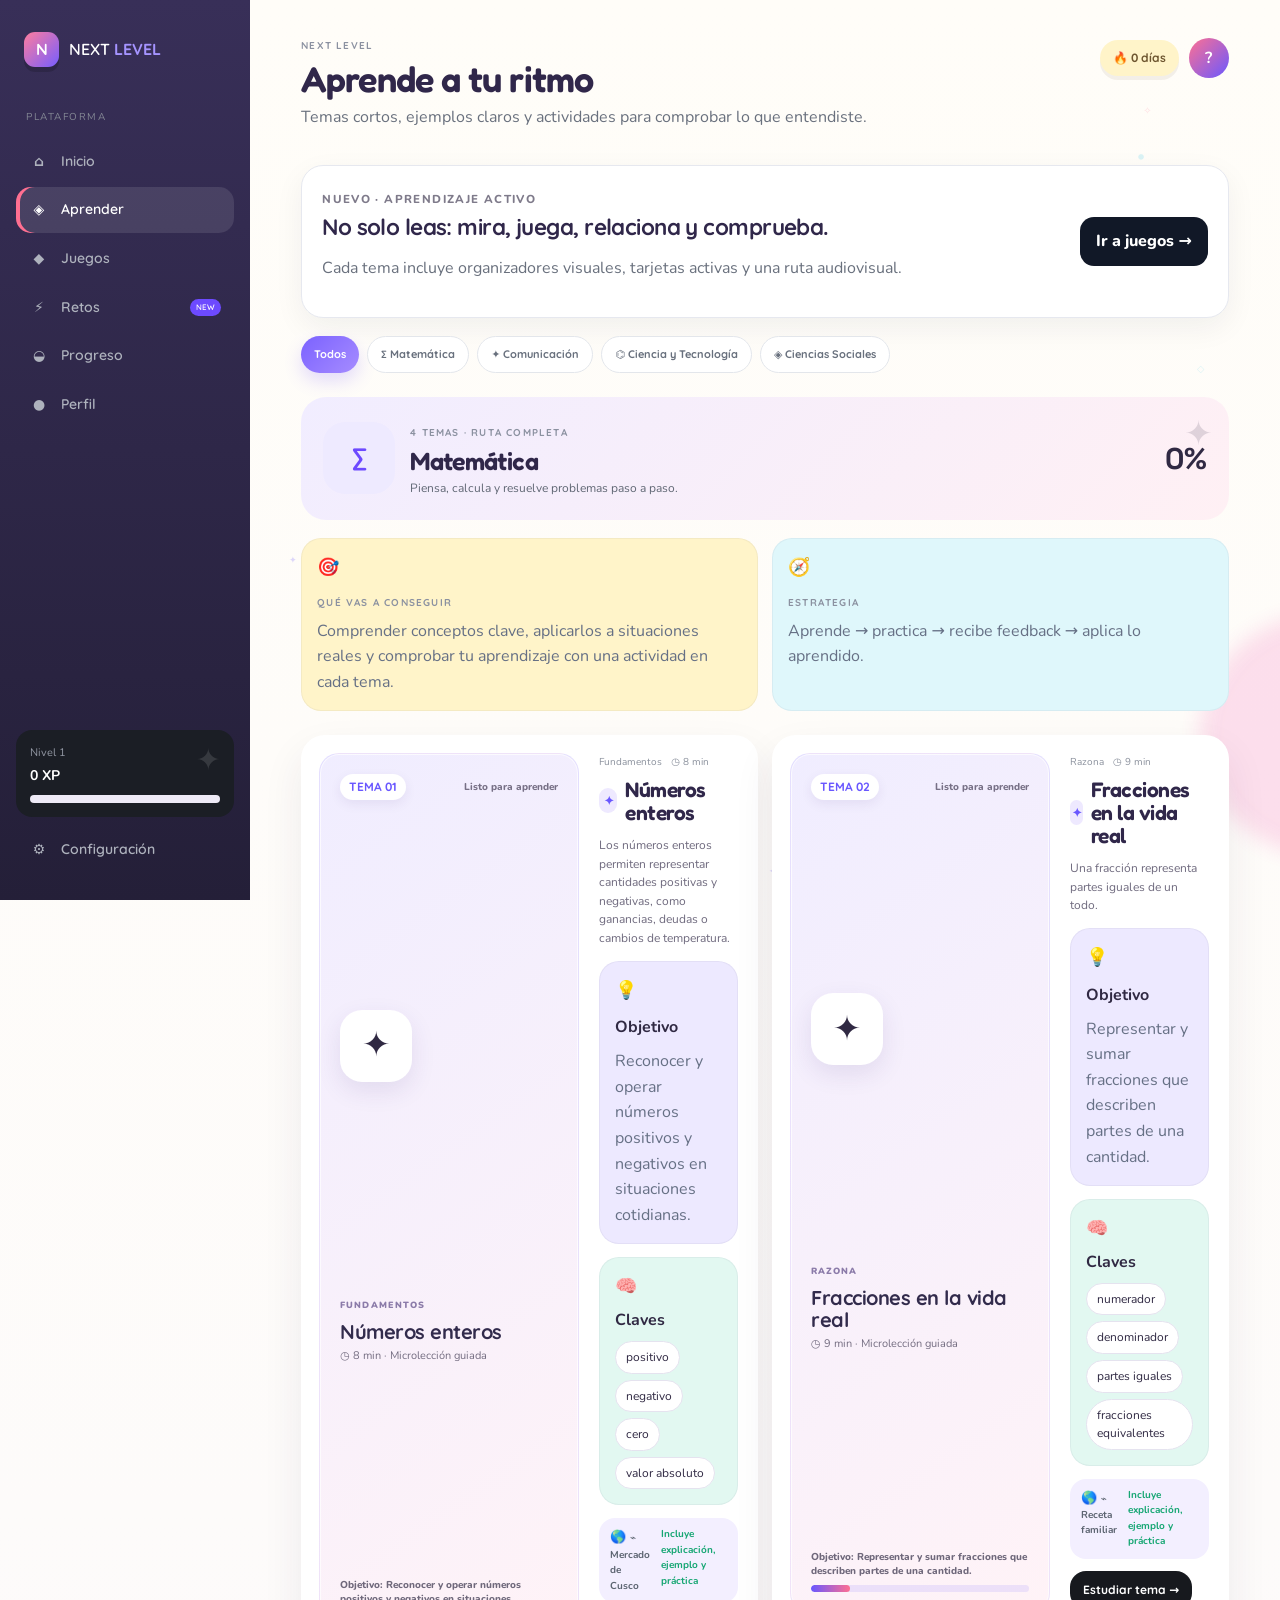
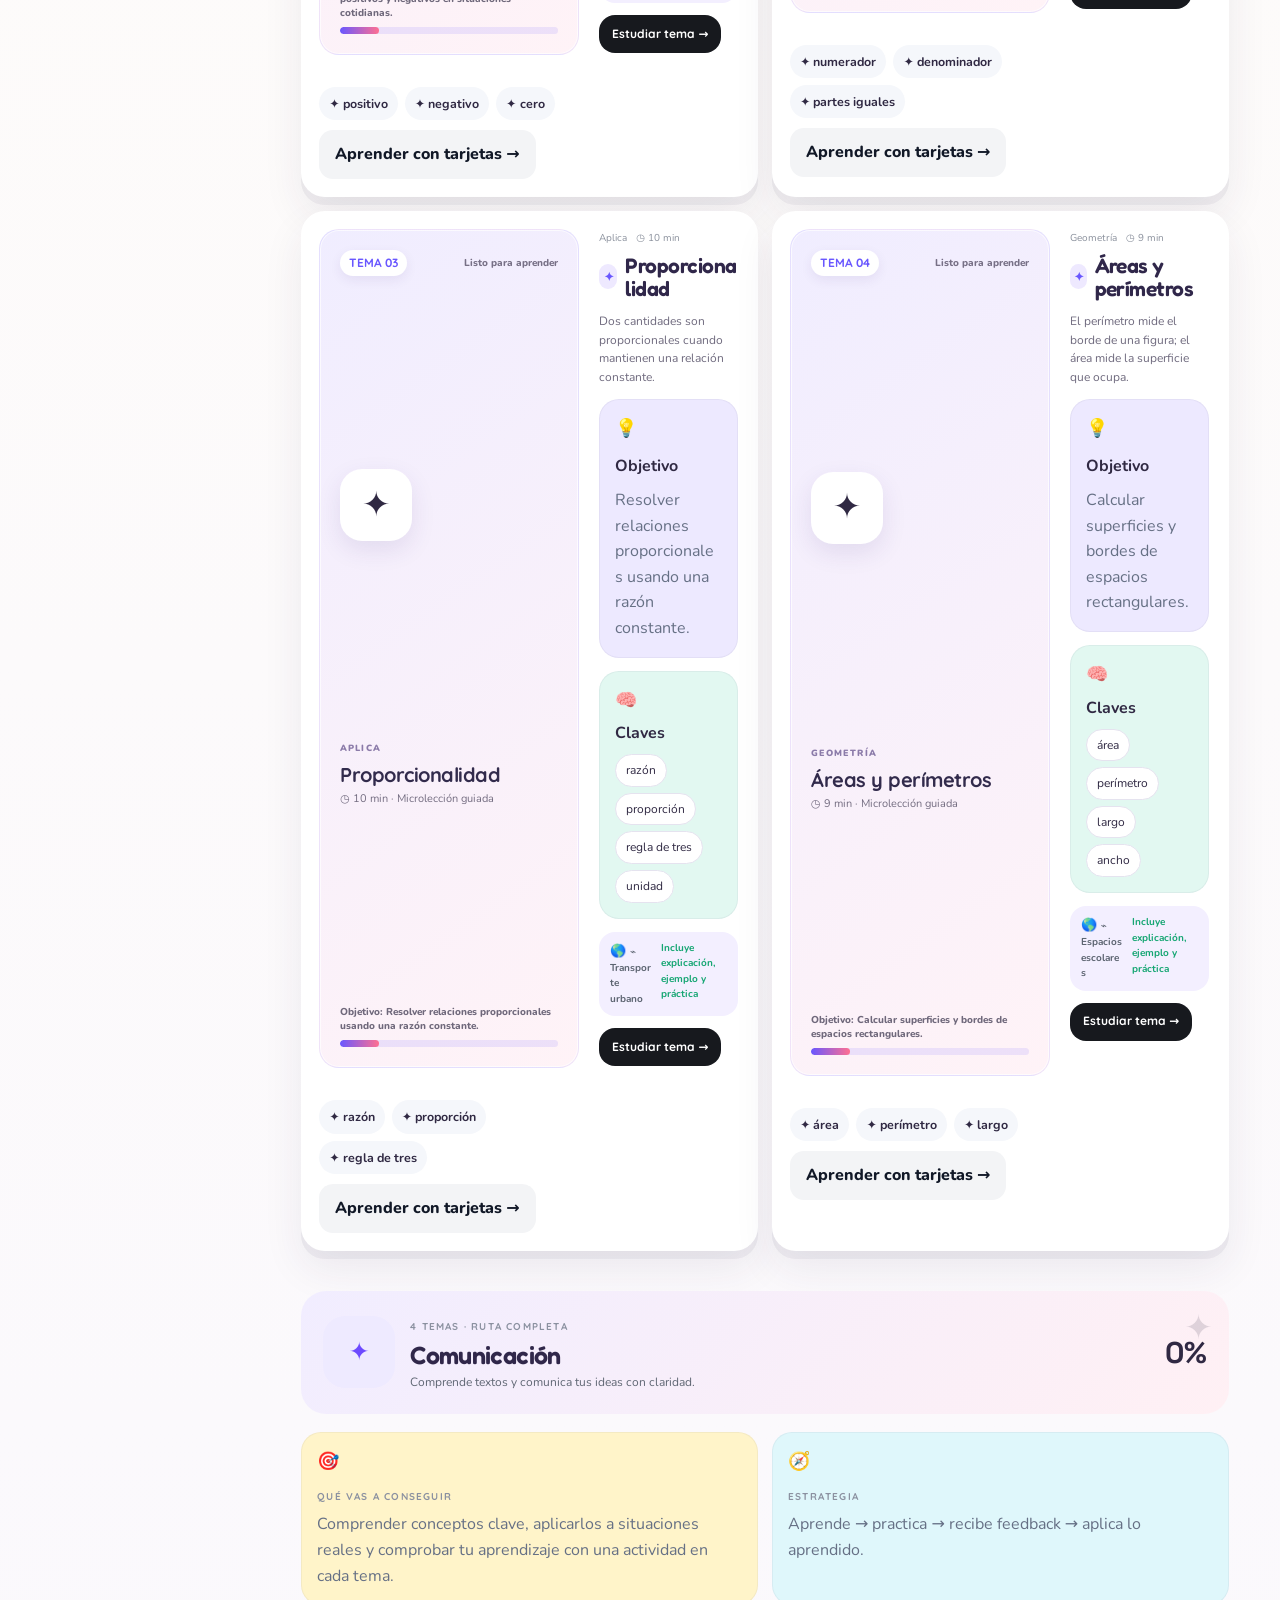
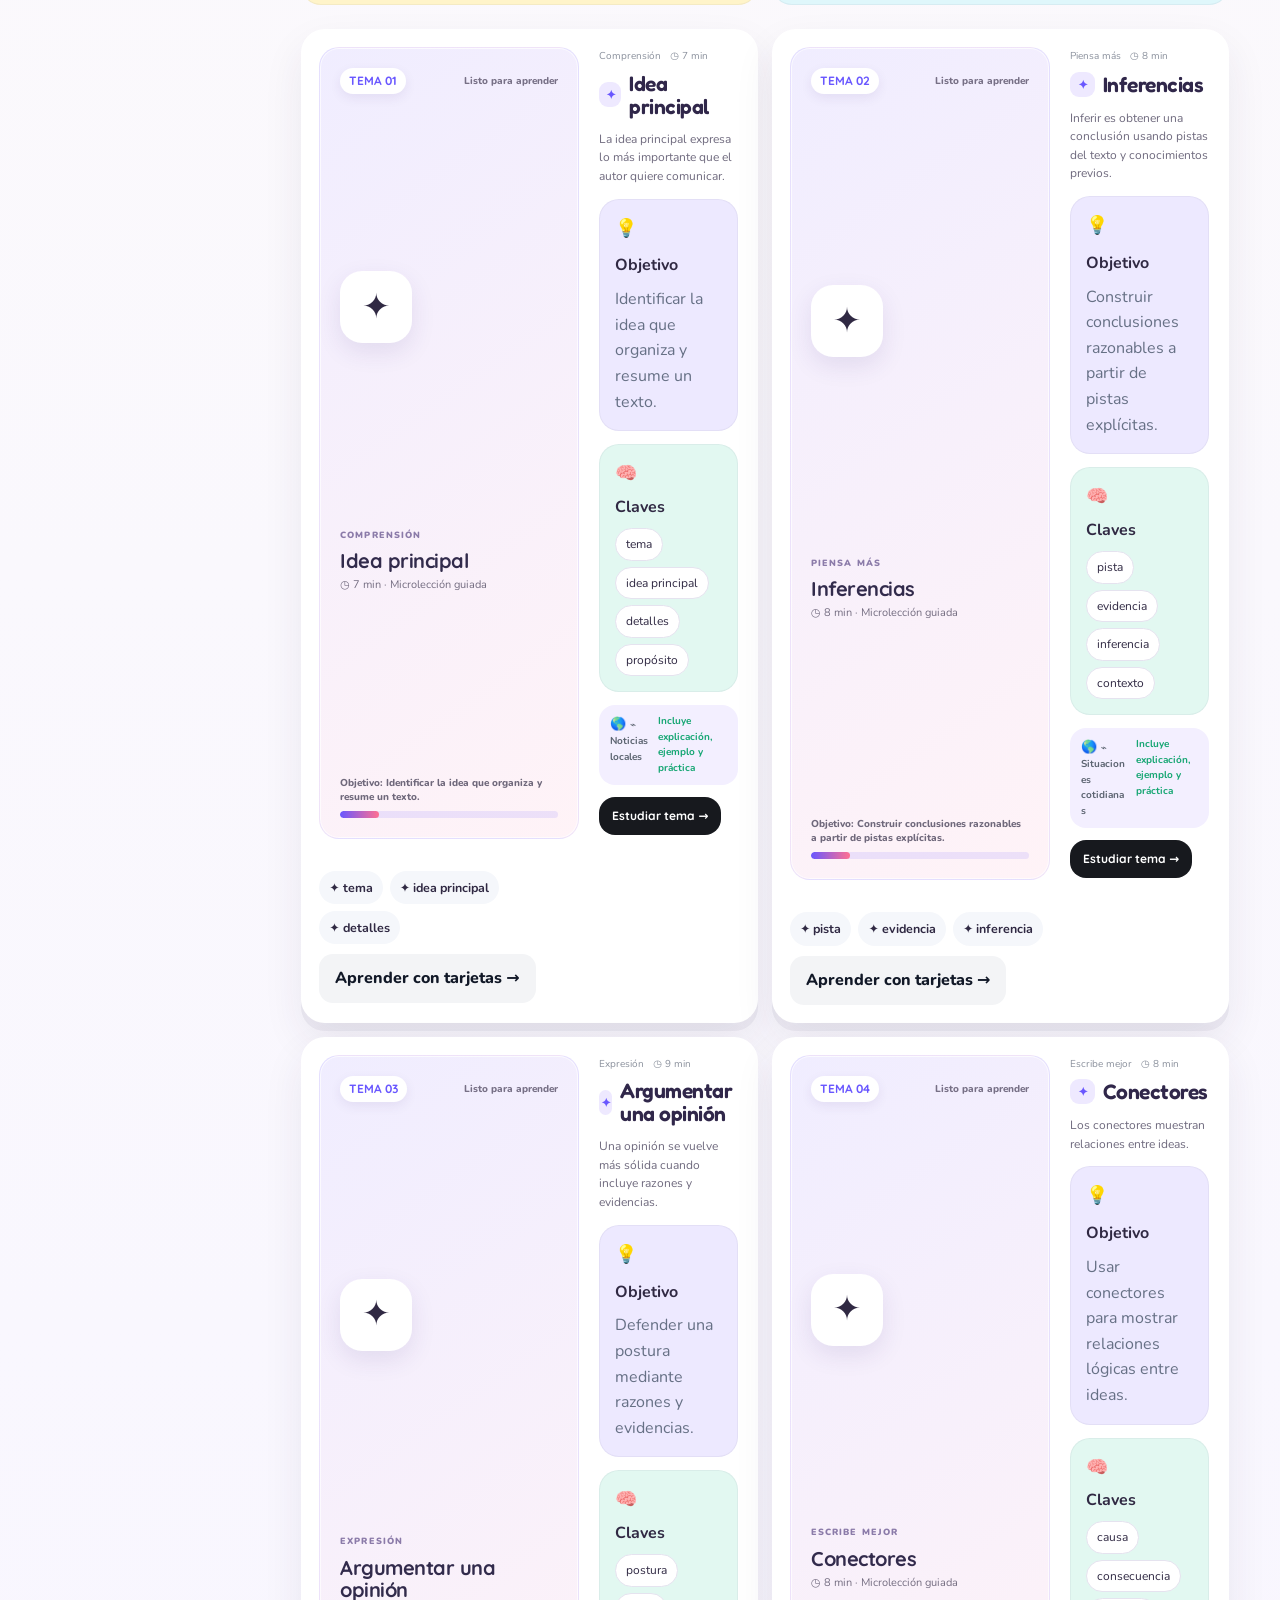
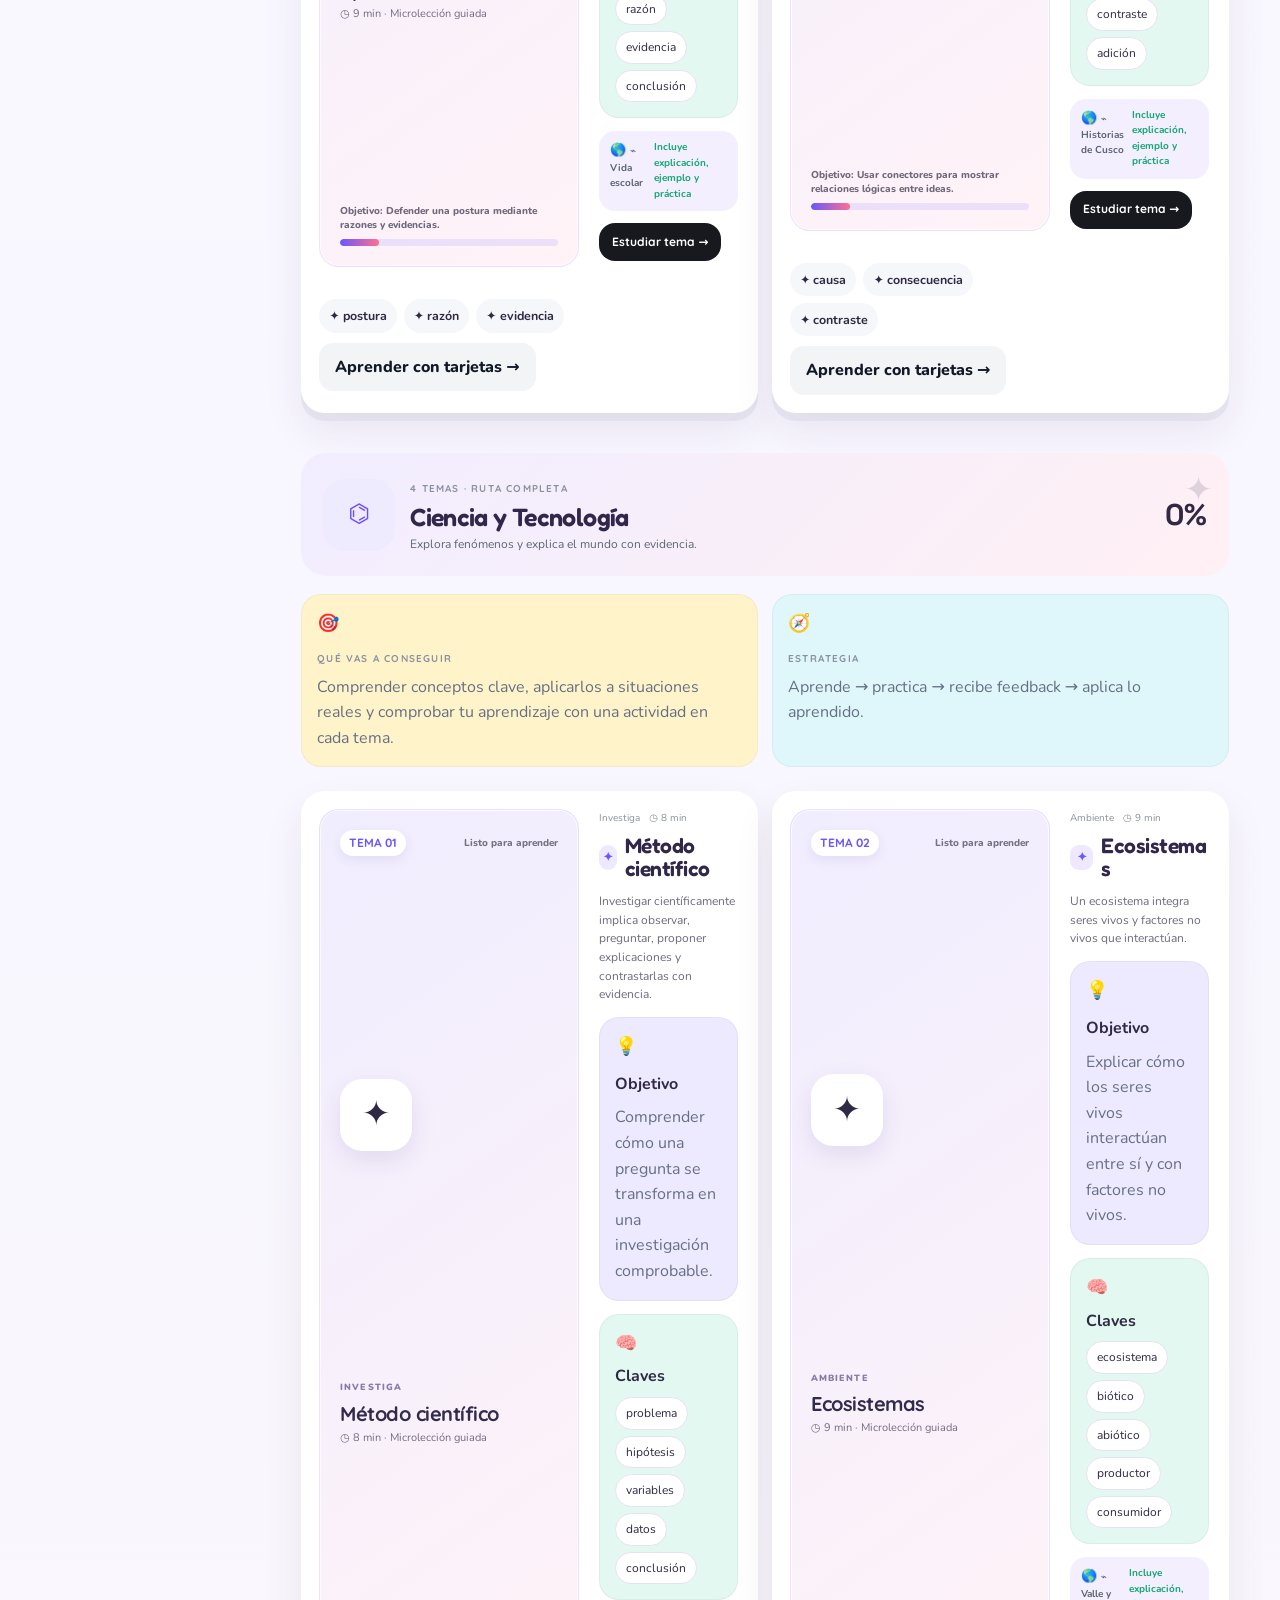
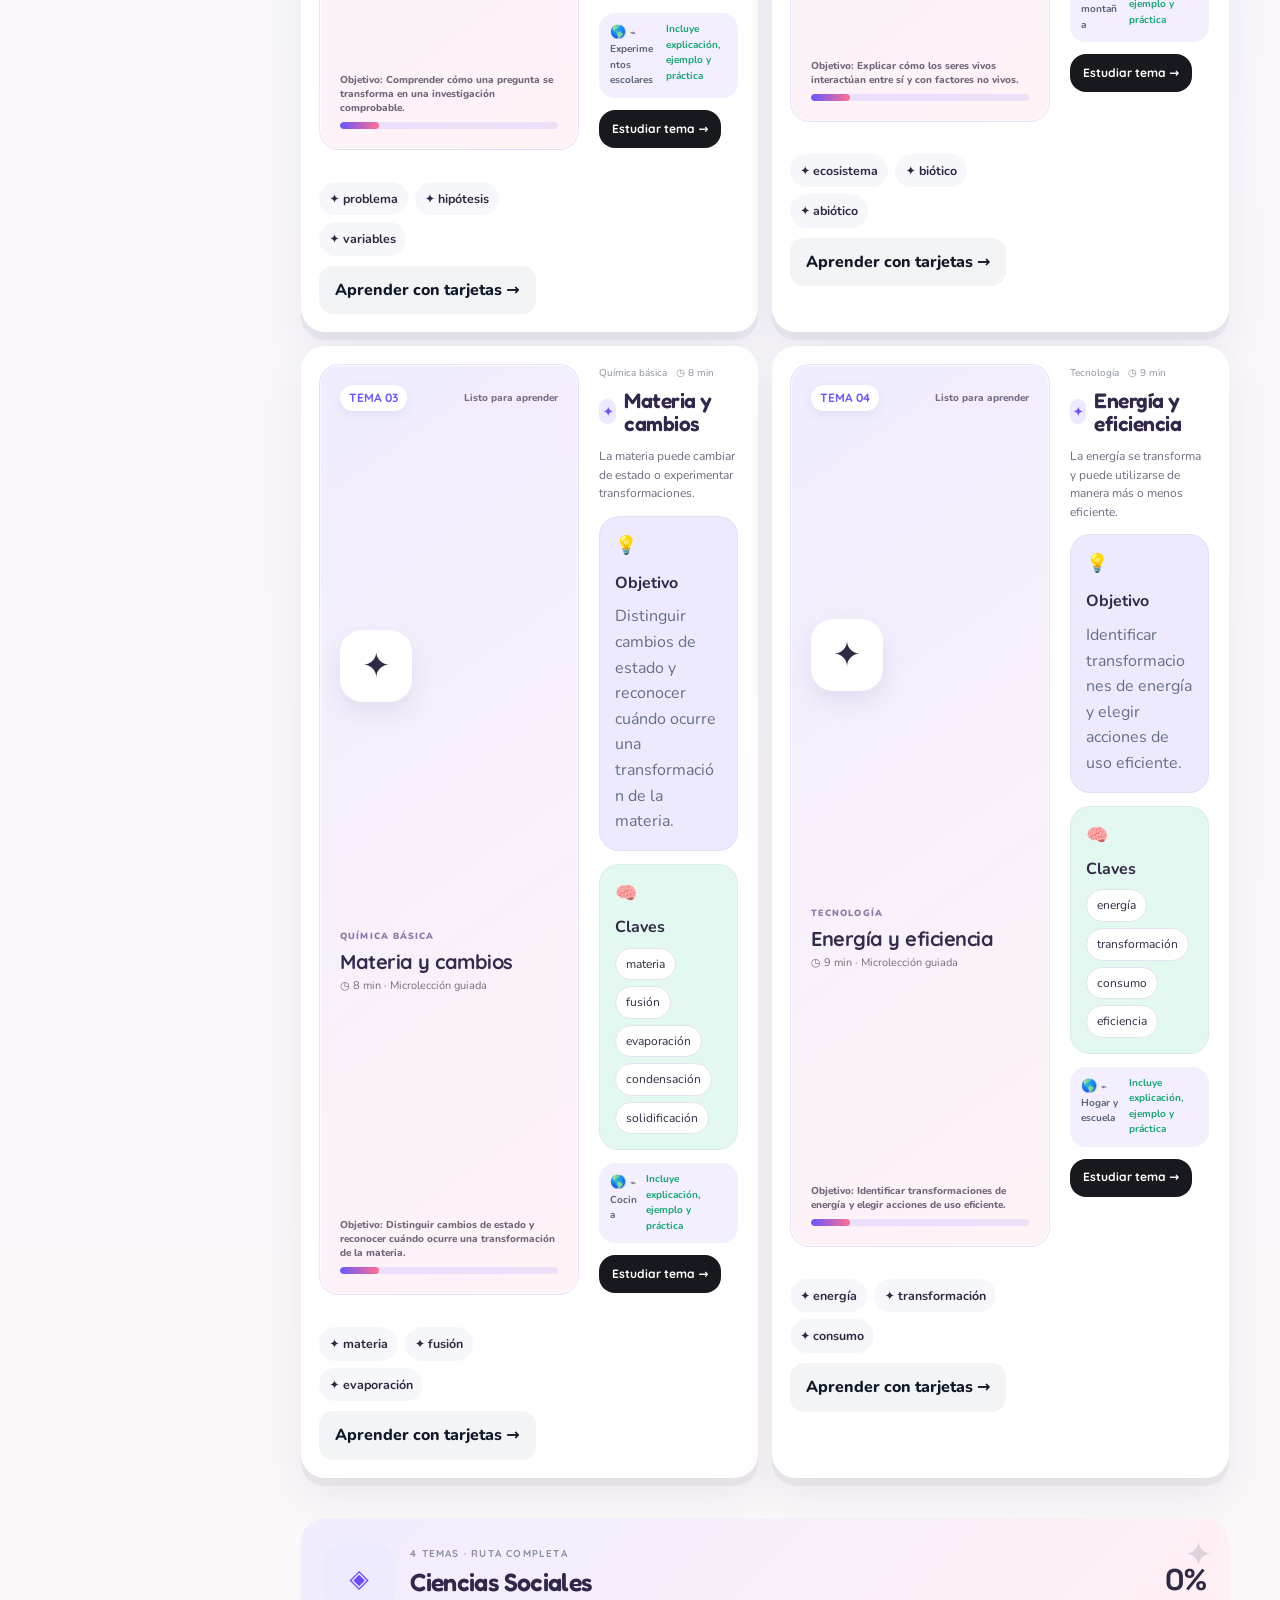
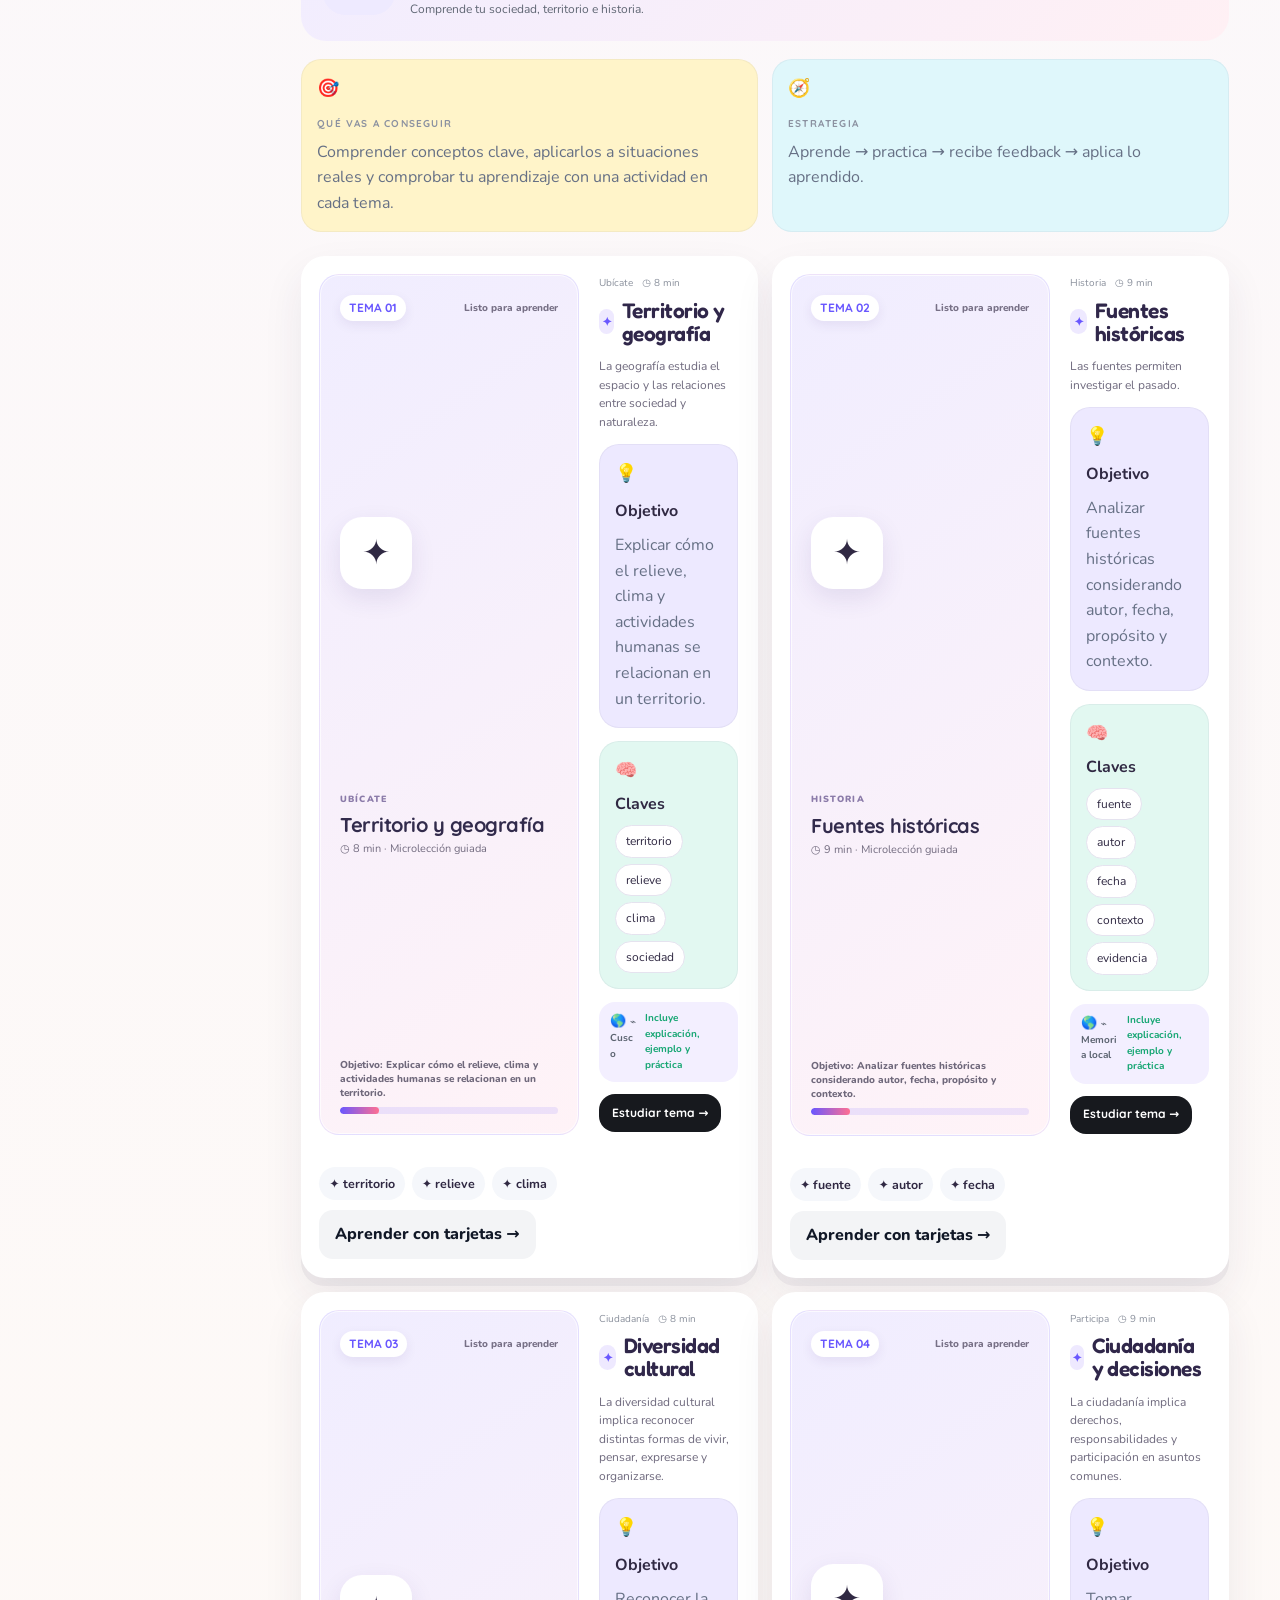
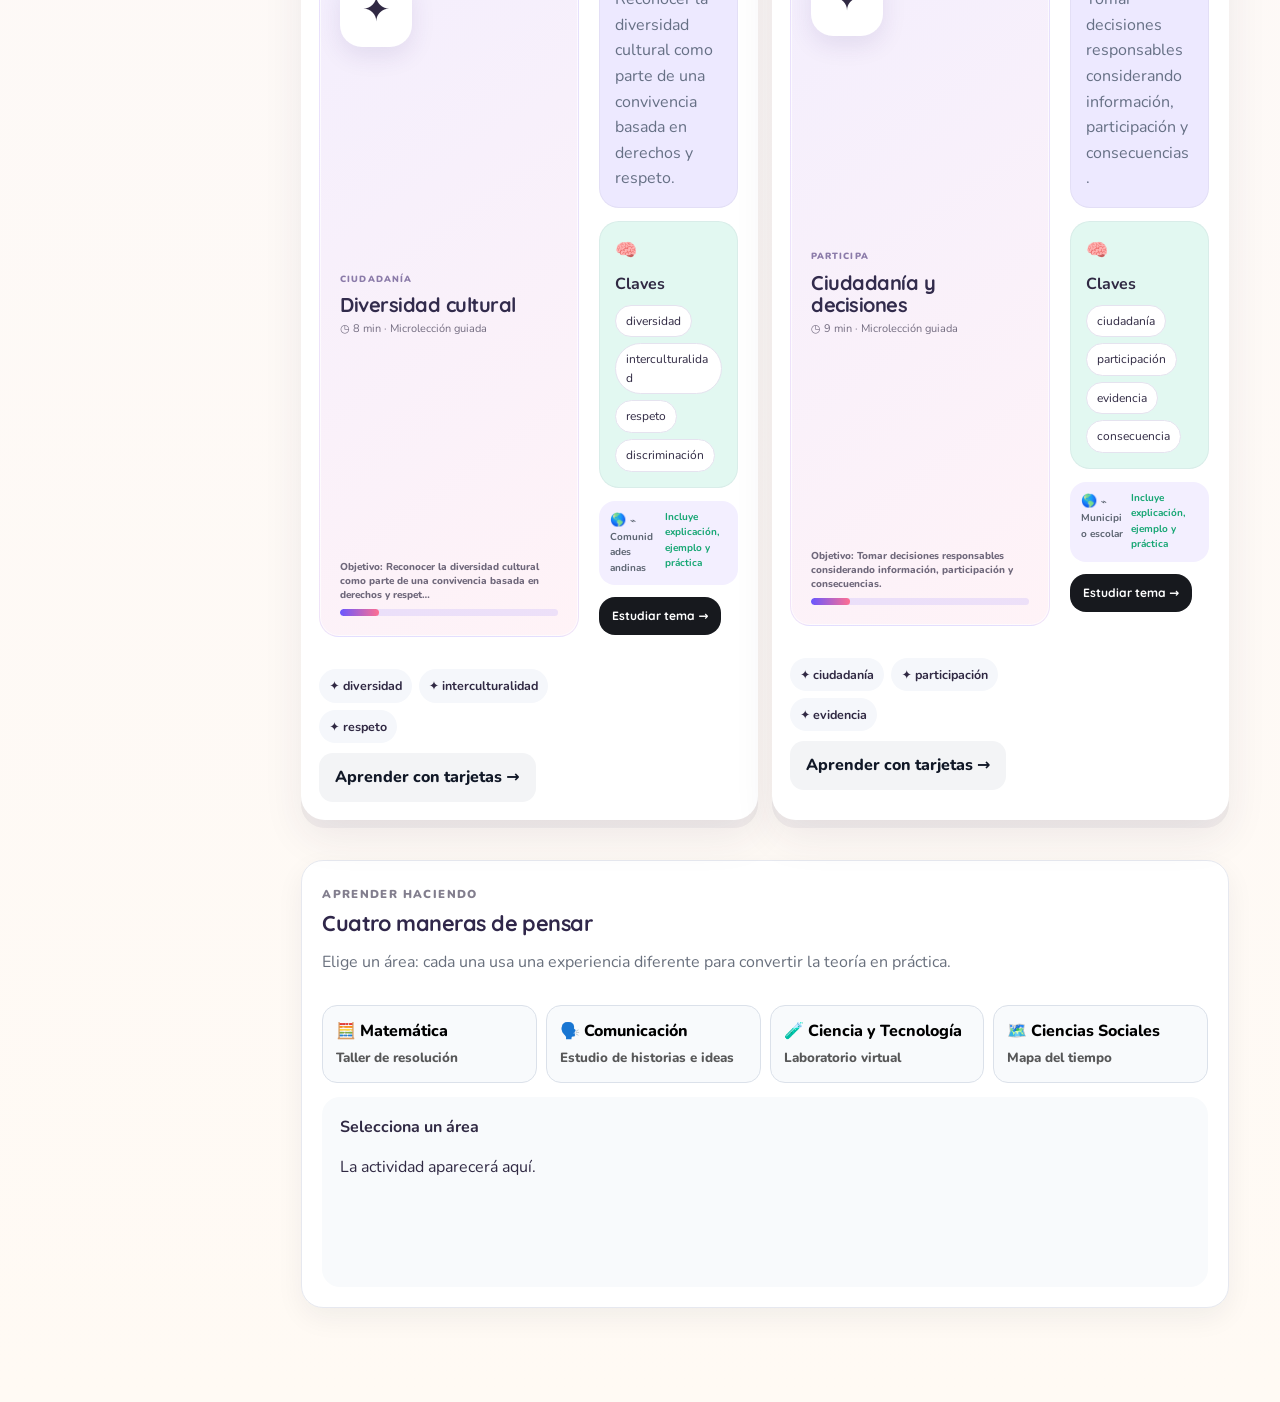
==== commit 39360247: "Load premium CSS statically before final responsive layer" ====
--- a/pages/aprender.html
+++ b/pages/aprender.html
@@ -1 +1 @@
-<!doctype html><html lang="es"><head><meta charset="utf-8"><meta name="viewport" content="width=device-width, initial-scale=1, viewport-fit=cover"><meta name="description" content="NEXT LEVEL — aprende, juega y supera retos."><title>NEXT LEVEL · Aprende</title><link rel="stylesheet" href="../css/style.css"><link rel="stylesheet" href="../css/components.css"><link rel="stylesheet" href="../css/responsive.css"><link rel="stylesheet" href="../css/friendly.css"><link rel="stylesheet" href="../css/enhance.css"></head><body data-page="aprender"><div id="app"></div><script src="../data/cursos.js"></script><script src="../data/preguntas.js"></script><script src="../data/retos.js"></script><script src="../data/insignias.js"></script><script src="../js/storage.js"></script><script src="../js/app.js"></script><script src="../js/enhance.js"></script><script src="../js/quality.js"></script><script src="../js/interactive.js"></script><script src="../js/active-learning.js"></script><script src="../js/learn-layout-fix.js"></script><script src="../js/site-stability-v2.js?v=6"></script><script src="../js/platform-responsive-v6.js"></script></body></html>+<!doctype html><html lang="es"><head><meta charset="utf-8"><meta name="viewport" content="width=device-width, initial-scale=1, viewport-fit=cover"><meta name="description" content="NEXT LEVEL — aprende, juega y supera retos."><title>NEXT LEVEL · Aprende</title><link rel="stylesheet" href="../css/style.css"><link rel="stylesheet" href="../css/components.css"><link rel="stylesheet" href="../css/responsive.css"><link rel="stylesheet" href="../css/friendly.css"><link rel="stylesheet" href="../css/enhance.css"><link rel="stylesheet" href="../css/premium.css"></head><body data-page="aprender"><div id="app"></div><script src="../data/cursos.js"></script><script src="../data/preguntas.js"></script><script src="../data/retos.js"></script><script src="../data/insignias.js"></script><script src="../js/storage.js"></script><script src="../js/app.js"></script><script src="../js/enhance.js"></script><script src="../js/quality.js"></script><script src="../js/interactive.js"></script><script src="../js/active-learning.js"></script><script src="../js/learn-layout-fix.js"></script><script src="../js/site-stability-v2.js?v=7"></script><script src="../js/platform-responsive-v6.js?v=7"></script></body></html>
--- a/css/premium.css
+++ b/css/premium.css
@@ -0,0 +1,5 @@
+:root{--p-cream:#fffaf2;--p-lav:#a895ff;--p-purple:#7257ff;--p-coral:#ff7895;--p-peach:#ffb36b;--p-sky:#62d9ef;--p-mint:#6ee0bd;--p-sun:#ffd96a;--p-ink:#302943;--p-soft:#f5f1ff}body{font-family:'Nunito',system-ui,sans-serif!important;background:linear-gradient(180deg,#fffdf8 0%,#f8f6ff 48%,#fffaf4 100%)!important;color:var(--p-ink)!important}h1,h2,h3,h4,.brand,.btn,.nav-item,.eyebrow,.tag,.pill,.streak-chip,.filter{font-family:'Quicksand','Nunito',system-ui,sans-serif!important}h1,h2,h3,h4{font-weight:800!important;letter-spacing:-.025em}.hero{background:linear-gradient(135deg,#765eff 0%,#9b79ff 34%,#ff7895 72%,#ffb76b 100%)!important;border-radius:32px!important}.hero:after{background:radial-gradient(circle,rgba(255,249,193,.72),transparent 68%)!important}.hero:before{background:radial-gradient(circle,rgba(98,217,239,.7),transparent 68%)!important}.hero-copy .pill,.pill{background:rgba(255,255,255,.2)!important;border:1px solid rgba(255,255,255,.32)!important}.hero .btn.primary{background:#fff!important;color:#654ce0!important}.hero .btn.ghost{border-color:rgba(255,255,255,.55)!important;color:#fff!important;background:rgba(255,255,255,.1)!important}.course-card,.challenge-card,.mode-card,.stat-card,.panel,.lesson-card,.recommendation{border-radius:24px!important;background:#fff!important}.course-card{border:0!important;box-shadow:0 8px 0 rgba(95,72,160,.06),0 20px 45px rgba(67,48,116,.10)!important}.course-card:after{background:var(--accent,#8d7bff)!important;opacity:.09}.course-card:nth-child(1){--accent:#8b76ff}.course-card:nth-child(2){--accent:#ff7895}.course-card:nth-child(3){--accent:#55cfe3}.course-card:nth-child(4){--accent:#ffbd61}.course-icon{border-radius:22px!important;width:72px!important;height:72px!important;display:grid;place-items:center!important}.challenge-card{box-shadow:0 8px 0 rgba(95,72,160,.05),0 18px 38px rgba(67,48,116,.08)!important}.challenge-card:before{width:7px!important;background:linear-gradient(180deg,var(--p-coral),var(--p-purple),var(--p-sky))!important}.stat-card{position:relative;overflow:hidden;box-shadow:0 8px 0 rgba(95,72,160,.05),0 16px 35px rgba(67,48,116,.07)!important}.stat-card:after{content:'✦';position:absolute;right:16px;top:10px;font-size:34px;color:rgba(114,87,255,.08);transform:rotate(12deg)}.recommendation{background:linear-gradient(110deg,#f1edff,#fff1f5 60%,#fff8e6)!important;border:1px solid rgba(114,87,255,.10)!important}.rec-icon{background:linear-gradient(135deg,var(--p-purple),var(--p-coral))!important;color:#fff!important;box-shadow:0 9px 22px rgba(114,87,255,.22)}.filter.active{background:linear-gradient(135deg,#7b62ff,#a68cff)!important;color:#fff!important;border-color:transparent!important;box-shadow:0 8px 18px rgba(114,87,255,.2)}.lesson-card.completed{border-color:rgba(110,224,189,.35)!important}.lesson-number{background:linear-gradient(135deg,#eee9ff,#fff0f5)!important;color:#7057df!important;border:0!important}.course-heading{border-radius:25px!important;background:linear-gradient(135deg,#f1edff,#fff0f4)!important}.course-heading.math{background:linear-gradient(135deg,#eee9ff,#f7f3ff)!important}.course-heading.comunicacion{background:linear-gradient(135deg,#fff0f4,#fff7f1)!important}.course-heading.ciencia{background:linear-gradient(135deg,#eafcff,#effff8)!important}.course-heading.sociales{background:linear-gradient(135deg,#fff7df,#fff0e8)!important}.nl-sticker{position:fixed;z-index:20;pointer-events:none;padding:9px 13px;border-radius:15px;background:#fff;box-shadow:0 8px 24px rgba(56,43,98,.12);font:800 12px Quicksand,sans-serif;animation:nlSticker 4.5s ease-in-out infinite}.nl-sticker.one{right:22px;top:23%;transform:rotate(5deg)}.nl-sticker.two{left:24px;bottom:18%;transform:rotate(-5deg);animation-delay:-2s}.nl-sticker.three{right:9%;top:72%;animation-delay:-3.2s}@keyframes nlSticker{0%,100%{translate:0 0}50%{translate:0 -9px}}.nl-mobile-dock{display:none}.nl-mobile-dock a{display:grid;place-items:center;gap:2px;text-decoration:none;color:#8b8798;font:800 10px Quicksand,sans-serif}.nl-mobile-dock a span{font-size:20px;line-height:1}.nl-mobile-dock a.active{color:#6f55e7}.nl-mobile-dock:before{content:'';position:absolute;inset:0;background:rgba(255,255,255,.9);backdrop-filter:blur(18px);z-index:-1;border-top:1px solid rgba(114,87,255,.10)}.area-mode{display:flex!important;flex-direction:column!important;min-height:100%!important}.area-mode p{max-width:58ch}.area-play{margin-top:auto!important;padding-top:14px;font-family:'Quicksand','Nunito',sans-serif;font-weight:900!important;color:#6f55e7}.area-play:after{content:'  ↗';display:inline-block;transition:transform .2s ease}.area-mode:hover .area-play:after{transform:translate(4px,-2px)}.area-mode-tag{display:inline-flex!important;width:max-content!important;margin-top:7px;padding:5px 9px;border-radius:999px;background:#f3efff;color:#7257ff}.area-mode:nth-child(2) .area-mode-tag{background:#fff0f4;color:#e85b7b}.area-mode:nth-child(3) .area-mode-tag{background:#eafcff;color:#159db2}.area-mode:nth-child(4) .area-mode-tag{background:#fff6df;color:#b47712}.area-mode:after{pointer-events:none}.nl-game-card-footer{border-top:1px dashed rgba(114,87,255,.16)!important}.nl-game-reward{box-shadow:inset 0 0 0 1px rgba(255,190,75,.12)}
+@media(max-width:700px){.nl-mobile-dock{position:fixed;display:grid;grid-template-columns:repeat(5,1fr);left:10px;right:10px;bottom:10px;height:64px;padding:8px 6px;border-radius:22px;z-index:1000;box-shadow:0 14px 40px rgba(45,35,84,.16)}.nl-mobile-dock a.active:after{content:'';width:5px;height:5px;border-radius:50%;background:var(--p-coral);position:absolute;bottom:5px}.hero{border-radius:24px!important}.hero h1{font-size:clamp(2.2rem,12vw,3.3rem)!important}.section{margin-top:28px}.course-grid,.challenge-grid,.game-modes{gap:13px!important}.nl-sticker{display:none}.main{padding-bottom:90px!important}.btn{min-height:46px}.topbar h1{font-size:2rem!important}}
+@media(orientation:landscape) and (max-height:600px){.nl-sticker,.nl-focus-badge,.floating-tip,.sticker,[class*="toast"],[class*="sticker"]{display:none!important}.hero-visual .orbit-card,.hero-visual .hero-note,.hero-visual .orbit-ring{display:none!important}.nl-particles{display:none!important}.nl-mobile-dock,.nl-mobile-nav{display:none!important}.nl-back-top{display:none!important}.main{padding-bottom:22px!important}.hero{min-height:250px!important}.hero-visual{min-height:180px!important}.game-hero:before,.challenge-banner:before,.progress-hero:before,.profile-hero:before{display:none!important}.area-modes-grid{grid-template-columns:repeat(2,minmax(0,1fr))!important}.area-mode{min-height:250px!important}}
+@media(min-width:701px){.hero-visual{transform:translateZ(0)}.hero-visual:hover .orbit-card{animation-duration:2.3s}}
+@media(prefers-reduced-motion:reduce){.nl-sticker{animation:none}.hero-visual:hover .orbit-card{animation:none}}
